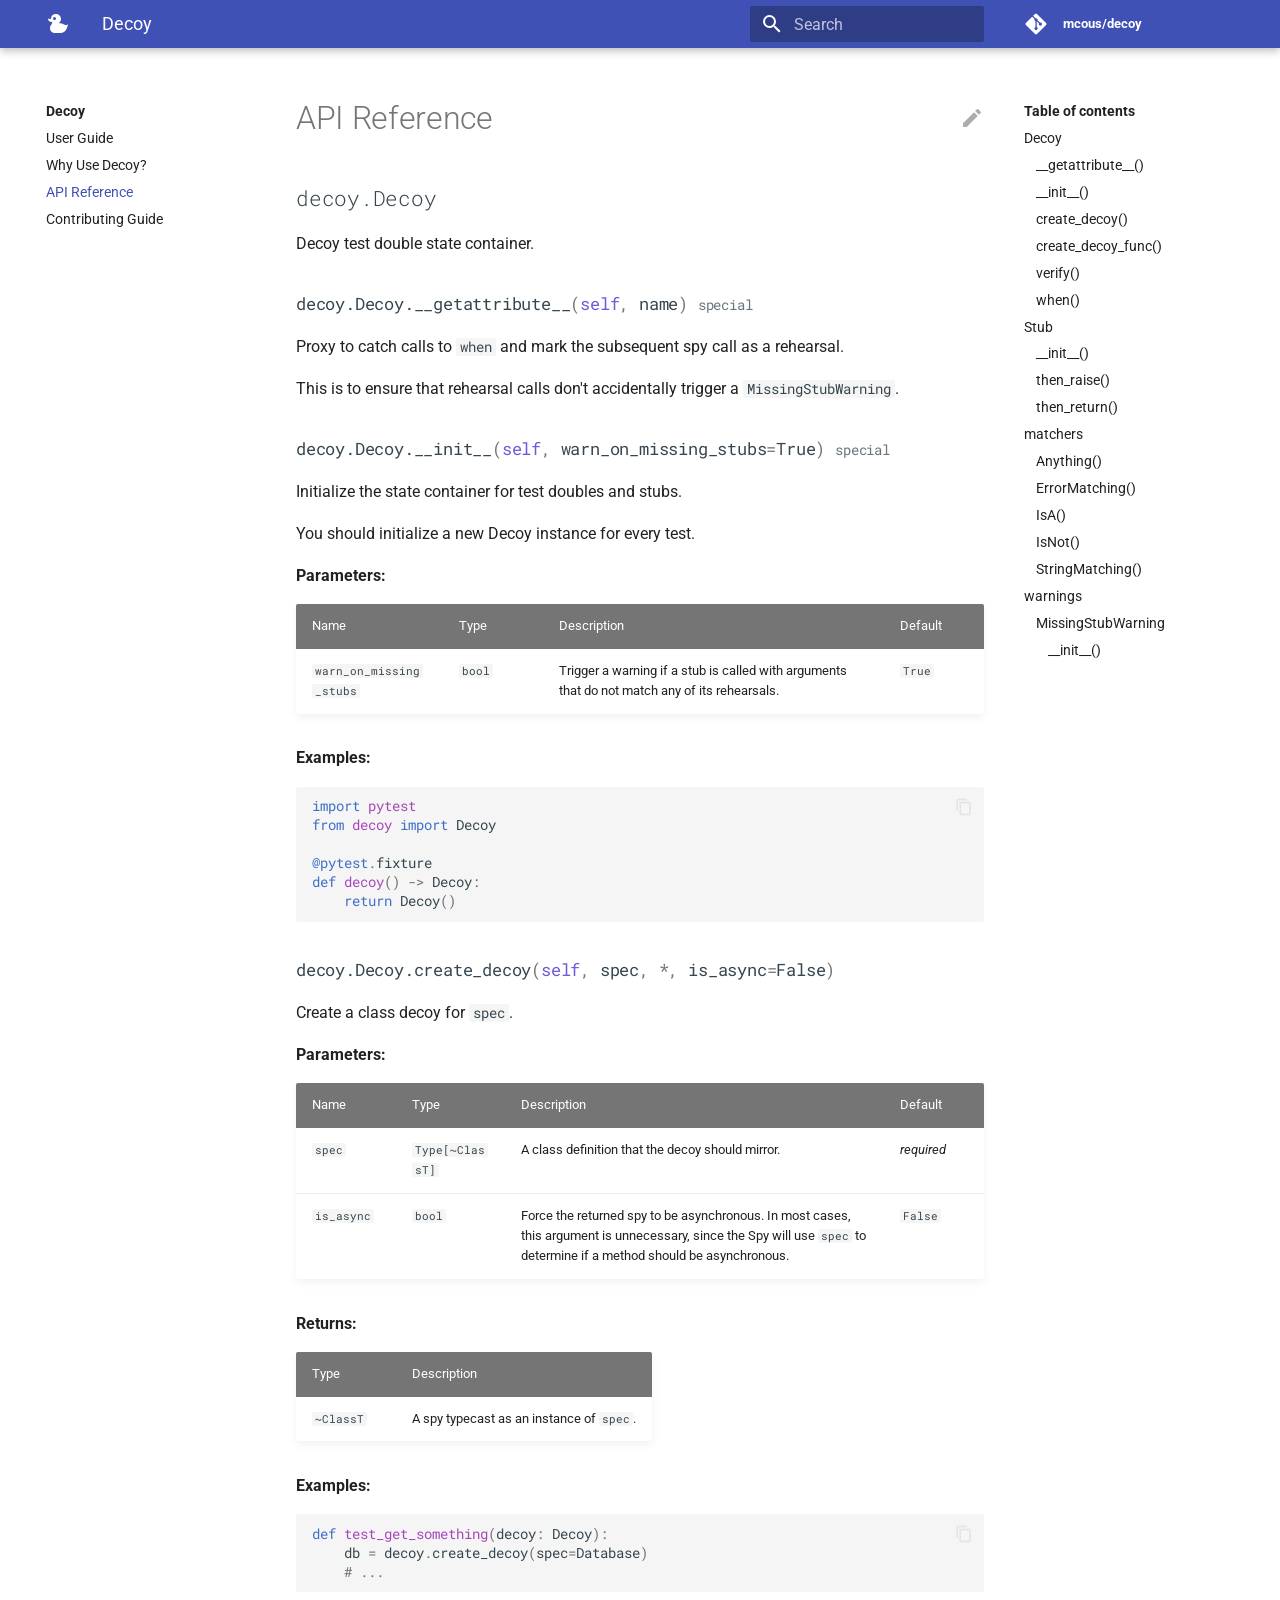
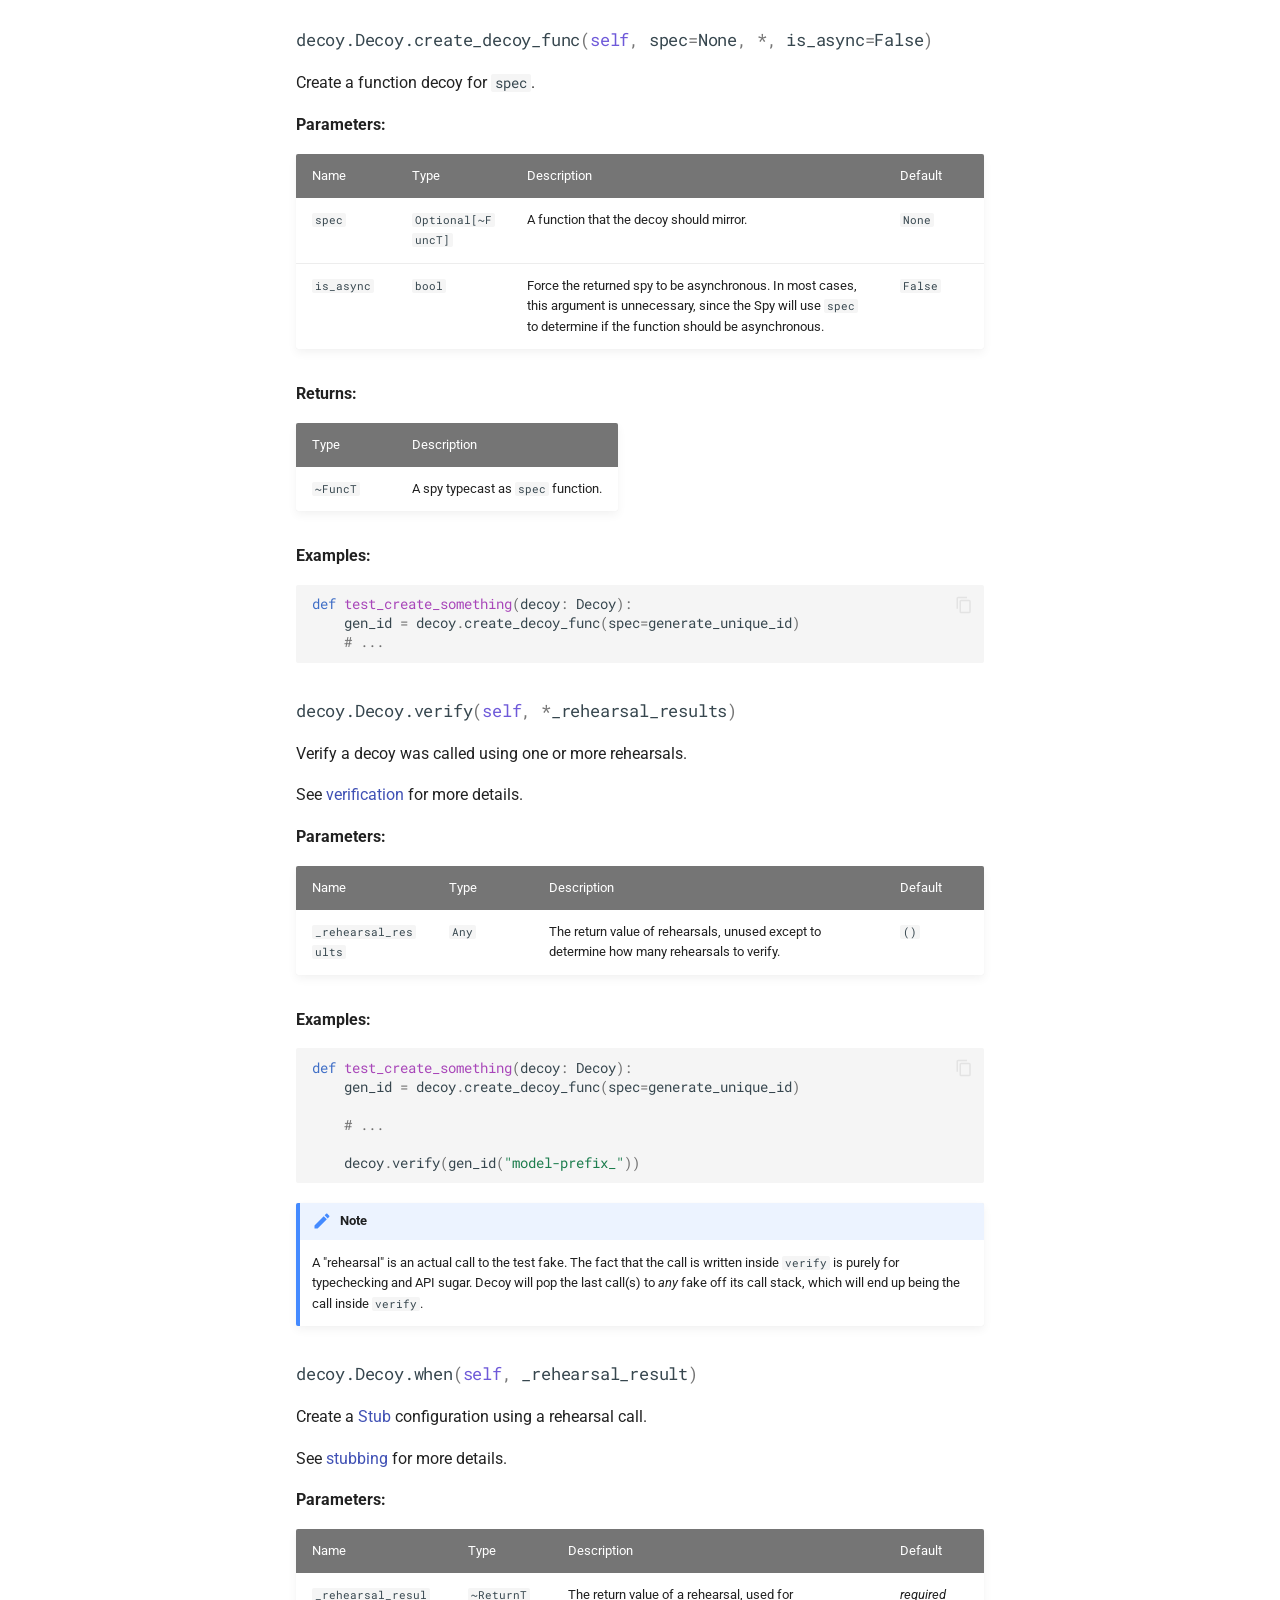
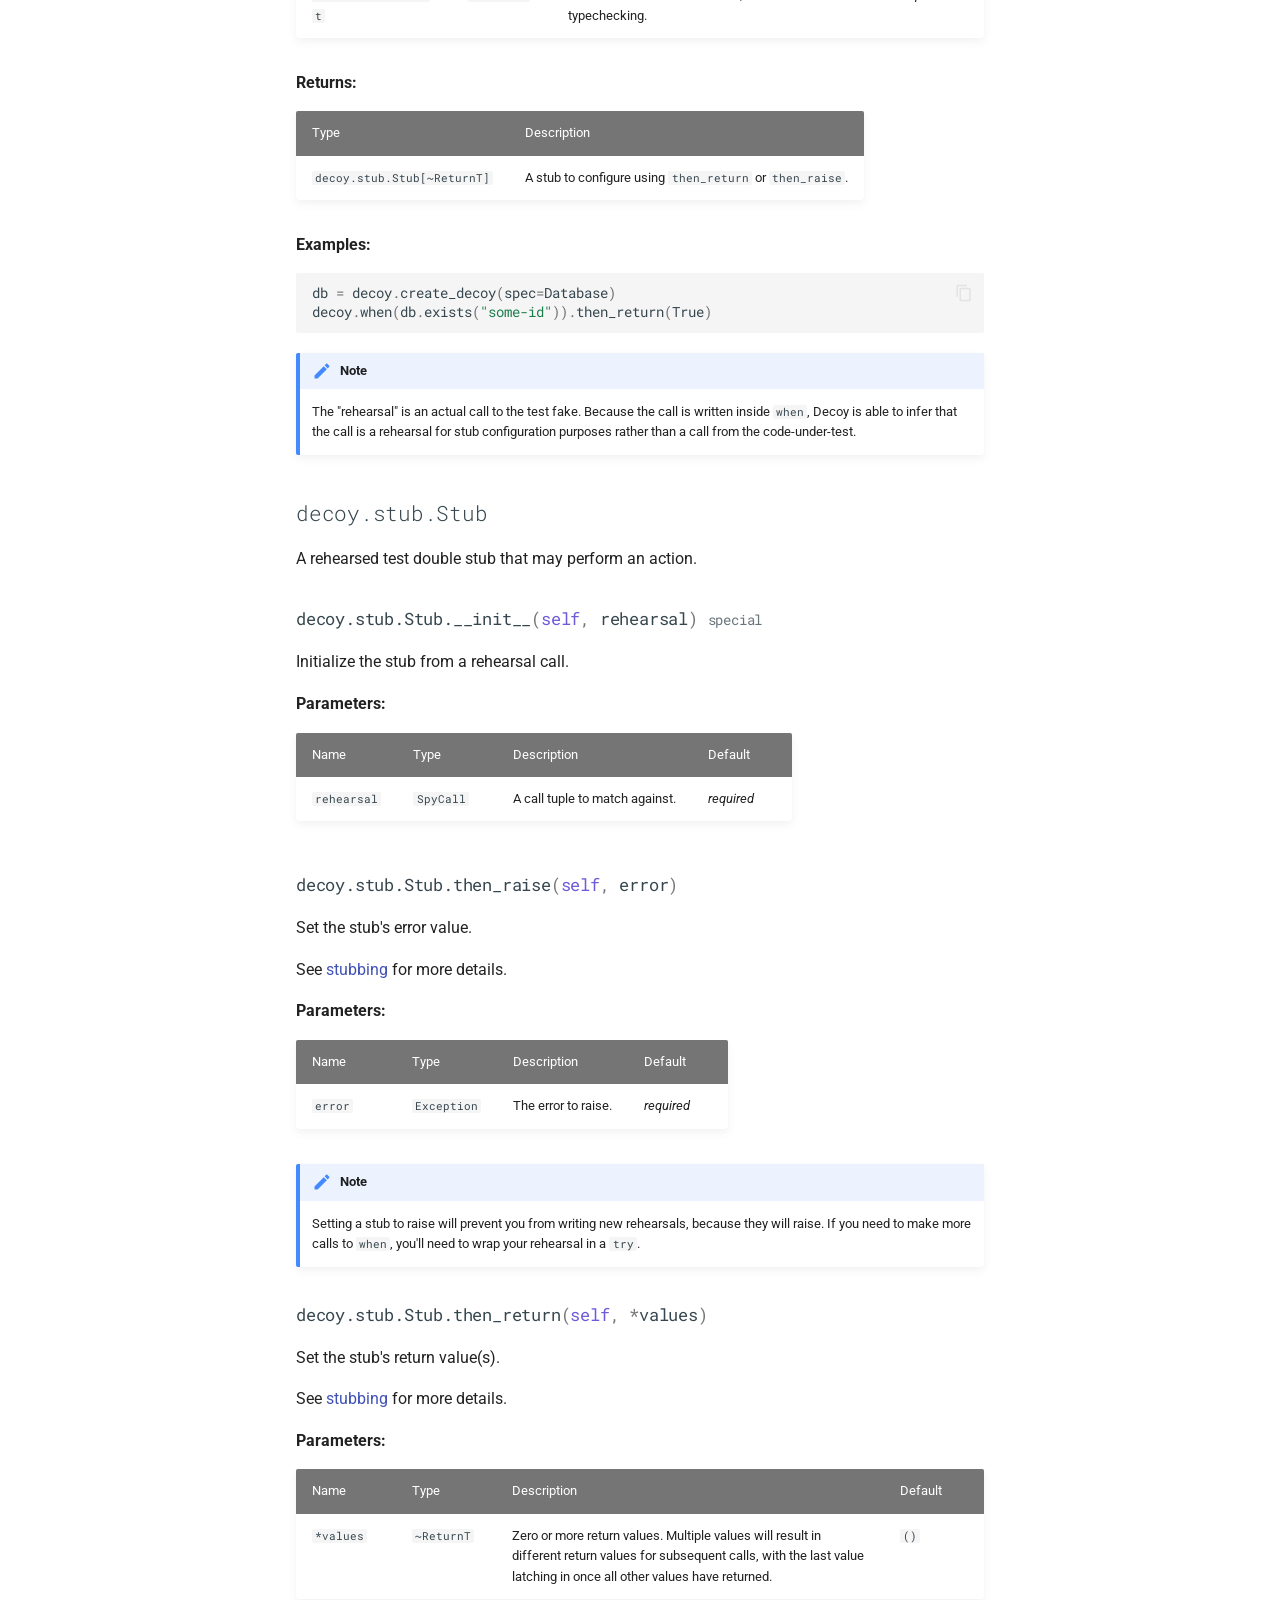
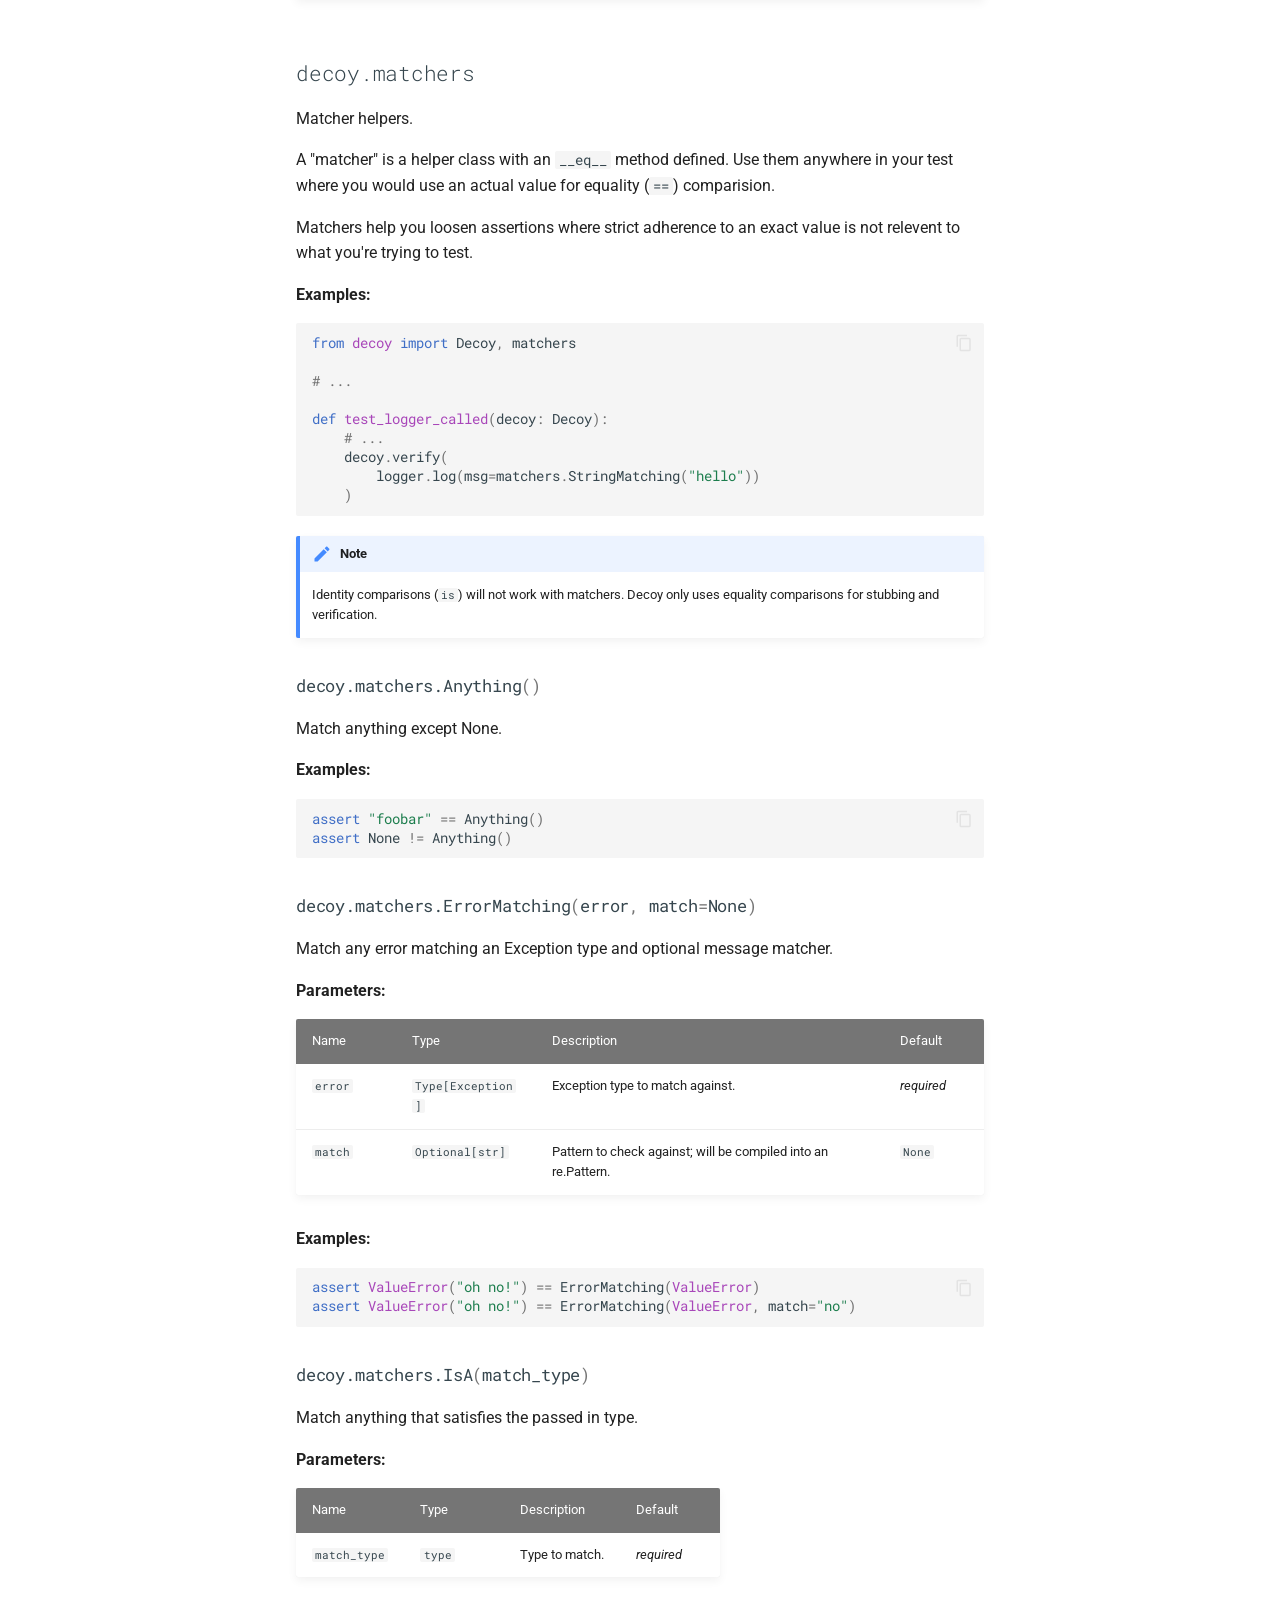
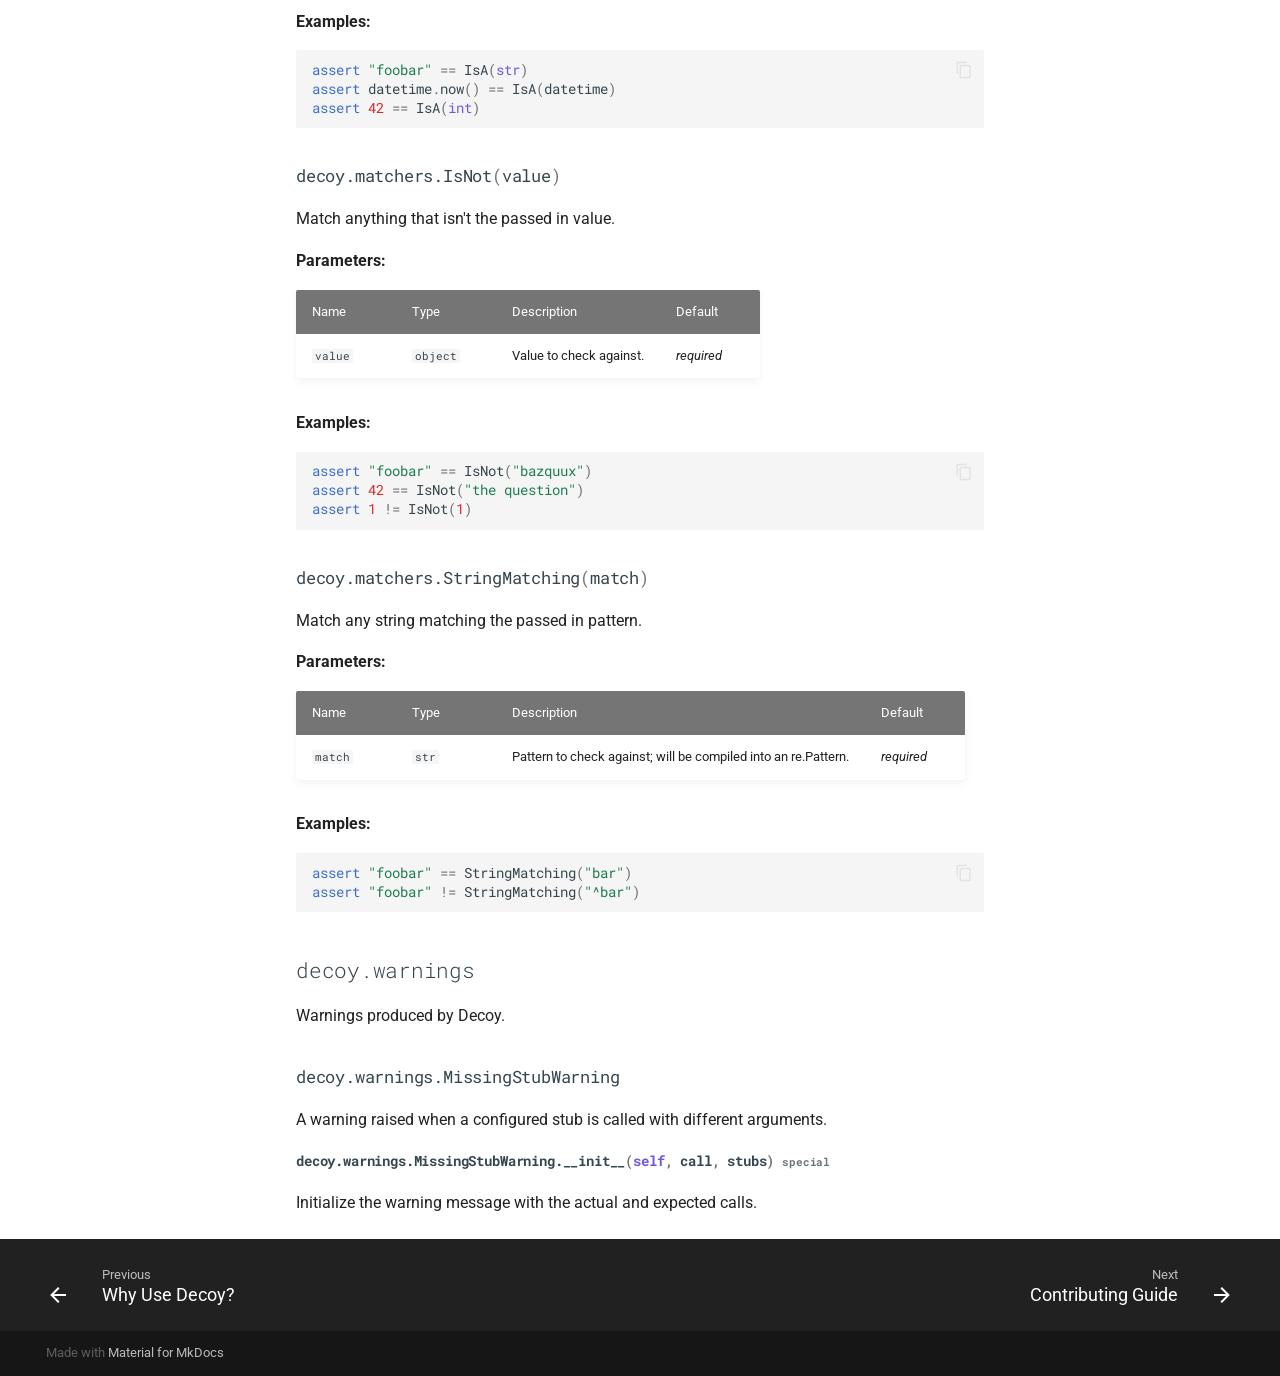
==== api/index.html @ 2e73f2b7 "Deployed 8b5aeaf with MkDocs version: 1.1.2" ====
<!DOCTYPE html>

<html class="no-js" lang="en">
<head>
<meta charset="utf-8"/>
<meta content="width=device-width,initial-scale=1" name="viewport"/>
<meta content="Opinionated, typed stubbing and verification library for Python." name="description"/>
<link href="https://mike.cousins.io/decoy/api/" rel="canonical"/>
<meta content="Mike Cousins" name="author"/>
<link href="../img/favicon.ico" rel="shortcut icon"/>
<meta content="mkdocs-1.1.2, mkdocs-material-6.1.6" name="generator"/>
<title>API Reference - Decoy</title>
<link href="../assets/stylesheets/main.6910b76c.min.css" rel="stylesheet"/>
<link href="../assets/stylesheets/palette.196e0c26.min.css" rel="stylesheet"/>
<link crossorigin="" href="https://fonts.gstatic.com" rel="preconnect"/>
<link href="https://fonts.googleapis.com/css?family=Roboto:300,400,400i,700%7CRoboto+Mono&amp;display=fallback" rel="stylesheet"/>
<style>body,input{font-family:"Roboto",-apple-system,BlinkMacSystemFont,Helvetica,Arial,sans-serif}code,kbd,pre{font-family:"Roboto Mono",SFMono-Regular,Consolas,Menlo,monospace}</style>
</head>
<body data-md-color-accent="" data-md-color-primary="" data-md-color-scheme="preference" dir="ltr">
<script>matchMedia("(prefers-color-scheme: dark)").matches&&document.body.setAttribute("data-md-color-scheme","slate")</script>
<input autocomplete="off" class="md-toggle" data-md-toggle="drawer" id="__drawer" type="checkbox"/>
<input autocomplete="off" class="md-toggle" data-md-toggle="search" id="__search" type="checkbox"/>
<label class="md-overlay" for="__drawer"></label>
<div data-md-component="skip">
<a class="md-skip" href="#api-reference">
          Skip to content
        </a>
</div>
<div data-md-component="announce">
</div>
<header class="md-header" data-md-component="header">
<nav aria-label="Header" class="md-header-nav md-grid">
<a aria-label="Decoy" class="md-header-nav__button md-logo" href="https://mike.cousins.io/decoy/" title="Decoy">
<svg viewbox="0 0 24 24" xmlns="http://www.w3.org/2000/svg"><path d="M8.5 5A1.5 1.5 0 007 6.5 1.5 1.5 0 008.5 8 1.5 1.5 0 0010 6.5 1.5 1.5 0 008.5 5M10 2a5 5 0 015 5c0 1.7-.85 3.2-2.14 4.1 1.58.15 3.36.51 5.14 1.4 3 1.5 4-.5 4-.5s-1 9-7 9H9s-5 0-5-5c0-3 3-4 2-6-4 0-4-3.5-4-3.5 1 .5 2.24.5 3 .15A5.02 5.02 0 0110 2z"></path></svg>
</a>
<label class="md-header-nav__button md-icon" for="__drawer">
<svg viewbox="0 0 24 24" xmlns="http://www.w3.org/2000/svg"><path d="M3 6h18v2H3V6m0 5h18v2H3v-2m0 5h18v2H3v-2z"></path></svg>
</label>
<div class="md-header-nav__title" data-md-component="header-title">
<div class="md-header-nav__ellipsis">
<span class="md-header-nav__topic md-ellipsis">
            Decoy
          </span>
<span class="md-header-nav__topic md-ellipsis">
            
              API Reference
            
          </span>
</div>
</div>
<label class="md-header-nav__button md-icon" for="__search">
<svg viewbox="0 0 24 24" xmlns="http://www.w3.org/2000/svg"><path d="M9.5 3A6.5 6.5 0 0116 9.5c0 1.61-.59 3.09-1.56 4.23l.27.27h.79l5 5-1.5 1.5-5-5v-.79l-.27-.27A6.516 6.516 0 019.5 16 6.5 6.5 0 013 9.5 6.5 6.5 0 019.5 3m0 2C7 5 5 7 5 9.5S7 14 9.5 14 14 12 14 9.5 12 5 9.5 5z"></path></svg>
</label>
<div class="md-search" data-md-component="search" role="dialog">
<label class="md-search__overlay" for="__search"></label>
<div class="md-search__inner" role="search">
<form class="md-search__form" name="search">
<input aria-label="Search" autocapitalize="off" autocomplete="off" autocorrect="off" class="md-search__input" data-md-component="search-query" data-md-state="active" name="query" placeholder="Search" required="" spellcheck="false" type="text"/>
<label class="md-search__icon md-icon" for="__search">
<svg viewbox="0 0 24 24" xmlns="http://www.w3.org/2000/svg"><path d="M9.5 3A6.5 6.5 0 0116 9.5c0 1.61-.59 3.09-1.56 4.23l.27.27h.79l5 5-1.5 1.5-5-5v-.79l-.27-.27A6.516 6.516 0 019.5 16 6.5 6.5 0 013 9.5 6.5 6.5 0 019.5 3m0 2C7 5 5 7 5 9.5S7 14 9.5 14 14 12 14 9.5 12 5 9.5 5z"></path></svg>
<svg viewbox="0 0 24 24" xmlns="http://www.w3.org/2000/svg"><path d="M20 11v2H8l5.5 5.5-1.42 1.42L4.16 12l7.92-7.92L13.5 5.5 8 11h12z"></path></svg>
</label>
<button aria-label="Clear" class="md-search__icon md-icon" data-md-component="search-reset" tabindex="-1" type="reset">
<svg viewbox="0 0 24 24" xmlns="http://www.w3.org/2000/svg"><path d="M19 6.41L17.59 5 12 10.59 6.41 5 5 6.41 10.59 12 5 17.59 6.41 19 12 13.41 17.59 19 19 17.59 13.41 12 19 6.41z"></path></svg>
</button>
</form>
<div class="md-search__output">
<div class="md-search__scrollwrap" data-md-scrollfix="">
<div class="md-search-result" data-md-component="search-result">
<div class="md-search-result__meta">
            Initializing search
          </div>
<ol class="md-search-result__list"></ol>
</div>
</div>
</div>
</div>
</div>
<div class="md-header-nav__source">
<a class="md-source" href="https://github.com/mcous/decoy/" title="Go to repository">
<div class="md-source__icon md-icon">
<svg viewbox="0 0 448 512" xmlns="http://www.w3.org/2000/svg"><path d="M439.55 236.05L244 40.45a28.87 28.87 0 00-40.81 0l-40.66 40.63 51.52 51.52c27.06-9.14 52.68 16.77 43.39 43.68l49.66 49.66c34.23-11.8 61.18 31 35.47 56.69-26.49 26.49-70.21-2.87-56-37.34L240.22 199v121.85c25.3 12.54 22.26 41.85 9.08 55a34.34 34.34 0 01-48.55 0c-17.57-17.6-11.07-46.91 11.25-56v-123c-20.8-8.51-24.6-30.74-18.64-45L142.57 101 8.45 235.14a28.86 28.86 0 000 40.81l195.61 195.6a28.86 28.86 0 0040.8 0l194.69-194.69a28.86 28.86 0 000-40.81z"></path></svg>
</div>
<div class="md-source__repository">
    mcous/decoy
  </div>
</a>
</div>
</nav>
</header>
<div class="md-container" data-md-component="container">
<main class="md-main" data-md-component="main">
<div class="md-main__inner md-grid">
<div class="md-sidebar md-sidebar--primary" data-md-component="navigation">
<div class="md-sidebar__scrollwrap">
<div class="md-sidebar__inner">
<nav aria-label="Navigation" class="md-nav md-nav--primary" data-md-level="0">
<label class="md-nav__title" for="__drawer">
<a aria-label="Decoy" class="md-nav__button md-logo" href="https://mike.cousins.io/decoy/" title="Decoy">
<svg viewbox="0 0 24 24" xmlns="http://www.w3.org/2000/svg"><path d="M8.5 5A1.5 1.5 0 007 6.5 1.5 1.5 0 008.5 8 1.5 1.5 0 0010 6.5 1.5 1.5 0 008.5 5M10 2a5 5 0 015 5c0 1.7-.85 3.2-2.14 4.1 1.58.15 3.36.51 5.14 1.4 3 1.5 4-.5 4-.5s-1 9-7 9H9s-5 0-5-5c0-3 3-4 2-6-4 0-4-3.5-4-3.5 1 .5 2.24.5 3 .15A5.02 5.02 0 0110 2z"></path></svg>
</a>
    Decoy
  </label>
<div class="md-nav__source">
<a class="md-source" href="https://github.com/mcous/decoy/" title="Go to repository">
<div class="md-source__icon md-icon">
<svg viewbox="0 0 448 512" xmlns="http://www.w3.org/2000/svg"><path d="M439.55 236.05L244 40.45a28.87 28.87 0 00-40.81 0l-40.66 40.63 51.52 51.52c27.06-9.14 52.68 16.77 43.39 43.68l49.66 49.66c34.23-11.8 61.18 31 35.47 56.69-26.49 26.49-70.21-2.87-56-37.34L240.22 199v121.85c25.3 12.54 22.26 41.85 9.08 55a34.34 34.34 0 01-48.55 0c-17.57-17.6-11.07-46.91 11.25-56v-123c-20.8-8.51-24.6-30.74-18.64-45L142.57 101 8.45 235.14a28.86 28.86 0 000 40.81l195.61 195.6a28.86 28.86 0 0040.8 0l194.69-194.69a28.86 28.86 0 000-40.81z"></path></svg>
</div>
<div class="md-source__repository">
    mcous/decoy
  </div>
</a>
</div>
<ul class="md-nav__list" data-md-scrollfix="">
<li class="md-nav__item">
<a class="md-nav__link" href="..">
      User Guide
    </a>
</li>
<li class="md-nav__item">
<a class="md-nav__link" href="../why/">
      Why Use Decoy?
    </a>
</li>
<li class="md-nav__item md-nav__item--active">
<input class="md-nav__toggle md-toggle" data-md-toggle="toc" id="__toc" type="checkbox"/>
<label class="md-nav__link md-nav__link--active" for="__toc">
        API Reference
        <span class="md-nav__icon md-icon"></span>
</label>
<a class="md-nav__link md-nav__link--active" href="./">
      API Reference
    </a>
<nav aria-label="Table of contents" class="md-nav md-nav--secondary">
<label class="md-nav__title" for="__toc">
<span class="md-nav__icon md-icon"></span>
      Table of contents
    </label>
<ul class="md-nav__list" data-md-scrollfix="">
<li class="md-nav__item">
<a class="md-nav__link" href="#decoy.Decoy">
    Decoy
  </a>
<nav aria-label="Decoy" class="md-nav">
<ul class="md-nav__list">
<li class="md-nav__item">
<a class="md-nav__link" href="#decoy.Decoy.__getattribute__">
    __getattribute__()
  </a>
</li>
<li class="md-nav__item">
<a class="md-nav__link" href="#decoy.Decoy.__init__">
    __init__()
  </a>
</li>
<li class="md-nav__item">
<a class="md-nav__link" href="#decoy.Decoy.create_decoy">
    create_decoy()
  </a>
</li>
<li class="md-nav__item">
<a class="md-nav__link" href="#decoy.Decoy.create_decoy_func">
    create_decoy_func()
  </a>
</li>
<li class="md-nav__item">
<a class="md-nav__link" href="#decoy.Decoy.verify">
    verify()
  </a>
</li>
<li class="md-nav__item">
<a class="md-nav__link" href="#decoy.Decoy.when">
    when()
  </a>
</li>
</ul>
</nav>
</li>
<li class="md-nav__item">
<a class="md-nav__link" href="#decoy.stub.Stub">
    Stub
  </a>
<nav aria-label="Stub" class="md-nav">
<ul class="md-nav__list">
<li class="md-nav__item">
<a class="md-nav__link" href="#decoy.stub.Stub.__init__">
    __init__()
  </a>
</li>
<li class="md-nav__item">
<a class="md-nav__link" href="#decoy.stub.Stub.then_raise">
    then_raise()
  </a>
</li>
<li class="md-nav__item">
<a class="md-nav__link" href="#decoy.stub.Stub.then_return">
    then_return()
  </a>
</li>
</ul>
</nav>
</li>
<li class="md-nav__item">
<a class="md-nav__link" href="#decoy.matchers">
    matchers
  </a>
<nav aria-label="matchers" class="md-nav">
<ul class="md-nav__list">
<li class="md-nav__item">
<a class="md-nav__link" href="#decoy.matchers.Anything">
    Anything()
  </a>
</li>
<li class="md-nav__item">
<a class="md-nav__link" href="#decoy.matchers.ErrorMatching">
    ErrorMatching()
  </a>
</li>
<li class="md-nav__item">
<a class="md-nav__link" href="#decoy.matchers.IsA">
    IsA()
  </a>
</li>
<li class="md-nav__item">
<a class="md-nav__link" href="#decoy.matchers.IsNot">
    IsNot()
  </a>
</li>
<li class="md-nav__item">
<a class="md-nav__link" href="#decoy.matchers.StringMatching">
    StringMatching()
  </a>
</li>
</ul>
</nav>
</li>
<li class="md-nav__item">
<a class="md-nav__link" href="#decoy.warnings">
    warnings
  </a>
<nav aria-label="warnings" class="md-nav">
<ul class="md-nav__list">
<li class="md-nav__item">
<a class="md-nav__link" href="#decoy.warnings.MissingStubWarning">
    MissingStubWarning
  </a>
<nav aria-label="MissingStubWarning" class="md-nav">
<ul class="md-nav__list">
<li class="md-nav__item">
<a class="md-nav__link" href="#decoy.warnings.MissingStubWarning.__init__">
    __init__()
  </a>
</li>
</ul>
</nav>
</li>
</ul>
</nav>
</li>
</ul>
</nav>
</li>
<li class="md-nav__item">
<a class="md-nav__link" href="../contributing/">
      Contributing Guide
    </a>
</li>
</ul>
</nav>
</div>
</div>
</div>
<div class="md-sidebar md-sidebar--secondary" data-md-component="toc">
<div class="md-sidebar__scrollwrap">
<div class="md-sidebar__inner">
<nav aria-label="Table of contents" class="md-nav md-nav--secondary">
<label class="md-nav__title" for="__toc">
<span class="md-nav__icon md-icon"></span>
      Table of contents
    </label>
<ul class="md-nav__list" data-md-scrollfix="">
<li class="md-nav__item">
<a class="md-nav__link" href="#decoy.Decoy">
    Decoy
  </a>
<nav aria-label="Decoy" class="md-nav">
<ul class="md-nav__list">
<li class="md-nav__item">
<a class="md-nav__link" href="#decoy.Decoy.__getattribute__">
    __getattribute__()
  </a>
</li>
<li class="md-nav__item">
<a class="md-nav__link" href="#decoy.Decoy.__init__">
    __init__()
  </a>
</li>
<li class="md-nav__item">
<a class="md-nav__link" href="#decoy.Decoy.create_decoy">
    create_decoy()
  </a>
</li>
<li class="md-nav__item">
<a class="md-nav__link" href="#decoy.Decoy.create_decoy_func">
    create_decoy_func()
  </a>
</li>
<li class="md-nav__item">
<a class="md-nav__link" href="#decoy.Decoy.verify">
    verify()
  </a>
</li>
<li class="md-nav__item">
<a class="md-nav__link" href="#decoy.Decoy.when">
    when()
  </a>
</li>
</ul>
</nav>
</li>
<li class="md-nav__item">
<a class="md-nav__link" href="#decoy.stub.Stub">
    Stub
  </a>
<nav aria-label="Stub" class="md-nav">
<ul class="md-nav__list">
<li class="md-nav__item">
<a class="md-nav__link" href="#decoy.stub.Stub.__init__">
    __init__()
  </a>
</li>
<li class="md-nav__item">
<a class="md-nav__link" href="#decoy.stub.Stub.then_raise">
    then_raise()
  </a>
</li>
<li class="md-nav__item">
<a class="md-nav__link" href="#decoy.stub.Stub.then_return">
    then_return()
  </a>
</li>
</ul>
</nav>
</li>
<li class="md-nav__item">
<a class="md-nav__link" href="#decoy.matchers">
    matchers
  </a>
<nav aria-label="matchers" class="md-nav">
<ul class="md-nav__list">
<li class="md-nav__item">
<a class="md-nav__link" href="#decoy.matchers.Anything">
    Anything()
  </a>
</li>
<li class="md-nav__item">
<a class="md-nav__link" href="#decoy.matchers.ErrorMatching">
    ErrorMatching()
  </a>
</li>
<li class="md-nav__item">
<a class="md-nav__link" href="#decoy.matchers.IsA">
    IsA()
  </a>
</li>
<li class="md-nav__item">
<a class="md-nav__link" href="#decoy.matchers.IsNot">
    IsNot()
  </a>
</li>
<li class="md-nav__item">
<a class="md-nav__link" href="#decoy.matchers.StringMatching">
    StringMatching()
  </a>
</li>
</ul>
</nav>
</li>
<li class="md-nav__item">
<a class="md-nav__link" href="#decoy.warnings">
    warnings
  </a>
<nav aria-label="warnings" class="md-nav">
<ul class="md-nav__list">
<li class="md-nav__item">
<a class="md-nav__link" href="#decoy.warnings.MissingStubWarning">
    MissingStubWarning
  </a>
<nav aria-label="MissingStubWarning" class="md-nav">
<ul class="md-nav__list">
<li class="md-nav__item">
<a class="md-nav__link" href="#decoy.warnings.MissingStubWarning.__init__">
    __init__()
  </a>
</li>
</ul>
</nav>
</li>
</ul>
</nav>
</li>
</ul>
</nav>
</div>
</div>
</div>
<div class="md-content">
<article class="md-content__inner md-typeset">
<a class="md-content__button md-icon" href="https://github.com/mcous/decoy/blob/main/docs/api.md" title="Edit this page">
<svg viewbox="0 0 24 24" xmlns="http://www.w3.org/2000/svg"><path d="M20.71 7.04c.39-.39.39-1.04 0-1.41l-2.34-2.34c-.37-.39-1.02-.39-1.41 0l-1.84 1.83 3.75 3.75M3 17.25V21h3.75L17.81 9.93l-3.75-3.75L3 17.25z"></path></svg>
</a>
<h1 id="api-reference">API Reference<a class="headerlink" href="#api-reference" title="Permanent link">#</a></h1>
<div class="doc doc-object doc-class">
<h2 class="doc doc-heading" id="decoy.Decoy">
<code>decoy.Decoy</code>
<a class="headerlink" href="#decoy.Decoy" title="Permanent link">#</a></h2>
<div class="doc doc-contents first">
<p>Decoy test double state container.</p>
<div class="doc doc-children">
<div class="doc doc-object doc-method">
<h3 class="doc doc-heading" id="decoy.Decoy.__getattribute__">
<code class="highlight language-python">
decoy.Decoy.__getattribute__<span class="p">(</span><span class="bp">self</span><span class="p">,</span> <span class="n">name</span><span class="p">)</span> </code>
<span class="doc doc-properties">
<small class="doc doc-property doc-property-special"><code>special</code></small>
</span>
<a class="headerlink" href="#decoy.Decoy.__getattribute__" title="Permanent link">#</a></h3>
<div class="doc doc-contents">
<p>Proxy to catch calls to <code>when</code> and mark the subsequent spy call as a rehearsal.</p>
<p>This is to ensure that rehearsal calls don't accidentally trigger a
<code>MissingStubWarning</code>.</p>
</div>
</div>
<div class="doc doc-object doc-method">
<h3 class="doc doc-heading" id="decoy.Decoy.__init__">
<code class="highlight language-python">
decoy.Decoy.__init__<span class="p">(</span><span class="bp">self</span><span class="p">,</span> <span class="n">warn_on_missing_stubs</span><span class="o">=</span><span class="kc">True</span><span class="p">)</span> </code>
<span class="doc doc-properties">
<small class="doc doc-property doc-property-special"><code>special</code></small>
</span>
<a class="headerlink" href="#decoy.Decoy.__init__" title="Permanent link">#</a></h3>
<div class="doc doc-contents">
<p>Initialize the state container for test doubles and stubs.</p>
<p>You should initialize a new Decoy instance for every test.</p>
<p><strong>Parameters:</strong></p>
<table>
<thead>
<tr>
<th>Name</th>
<th>Type</th>
<th>Description</th>
<th>Default</th>
</tr>
</thead>
<tbody>
<tr>
<td><code>warn_on_missing_stubs</code></td>
<td><code>bool</code></td>
<td>
<p>Trigger a warning if a stub is called
with arguments that do not match any of its rehearsals.</p>
</td>
<td><code>True</code></td>
</tr>
</tbody>
</table>
<p><strong>Examples:</strong></p>
<div class="highlight">
<pre><span></span><code><span class="kn">import</span> <span class="nn">pytest</span>
<span class="kn">from</span> <span class="nn">decoy</span> <span class="kn">import</span> <span class="n">Decoy</span>

<span class="nd">@pytest</span><span class="o">.</span><span class="n">fixture</span>
<span class="k">def</span> <span class="nf">decoy</span><span class="p">()</span> <span class="o">-&gt;</span> <span class="n">Decoy</span><span class="p">:</span>
    <span class="k">return</span> <span class="n">Decoy</span><span class="p">()</span>
</code></pre>
</div>
</div>
</div>
<div class="doc doc-object doc-method">
<h3 class="doc doc-heading" id="decoy.Decoy.create_decoy">
<code class="highlight language-python">
decoy.Decoy.create_decoy<span class="p">(</span><span class="bp">self</span><span class="p">,</span> <span class="n">spec</span><span class="p">,</span> <span class="o">*</span><span class="p">,</span> <span class="n">is_async</span><span class="o">=</span><span class="kc">False</span><span class="p">)</span> </code>
<a class="headerlink" href="#decoy.Decoy.create_decoy" title="Permanent link">#</a></h3>
<div class="doc doc-contents">
<p>Create a class decoy for <code>spec</code>.</p>
<p><strong>Parameters:</strong></p>
<table>
<thead>
<tr>
<th>Name</th>
<th>Type</th>
<th>Description</th>
<th>Default</th>
</tr>
</thead>
<tbody>
<tr>
<td><code>spec</code></td>
<td><code>Type[~ClassT]</code></td>
<td>
<p>A class definition that the decoy should mirror.</p>
</td>
<td><em>required</em></td>
</tr>
<tr>
<td><code>is_async</code></td>
<td><code>bool</code></td>
<td>
<p>Force the returned spy to be asynchronous. In most cases,
this argument is unnecessary, since the Spy will use <code>spec</code> to
determine if a method should be asynchronous.</p>
</td>
<td><code>False</code></td>
</tr>
</tbody>
</table>
<p><strong>Returns:</strong></p>
<table>
<thead>
<tr>
<th>Type</th>
<th>Description</th>
</tr>
</thead>
<tbody>
<tr>
<td><code>~ClassT</code></td>
<td>
<p>A spy typecast as an instance of <code>spec</code>.</p>
</td>
</tr>
</tbody>
</table>
<p><strong>Examples:</strong></p>
<div class="highlight">
<pre><span></span><code><span class="k">def</span> <span class="nf">test_get_something</span><span class="p">(</span><span class="n">decoy</span><span class="p">:</span> <span class="n">Decoy</span><span class="p">):</span>
    <span class="n">db</span> <span class="o">=</span> <span class="n">decoy</span><span class="o">.</span><span class="n">create_decoy</span><span class="p">(</span><span class="n">spec</span><span class="o">=</span><span class="n">Database</span><span class="p">)</span>
    <span class="c1"># ...</span>
</code></pre>
</div>
</div>
</div>
<div class="doc doc-object doc-method">
<h3 class="doc doc-heading" id="decoy.Decoy.create_decoy_func">
<code class="highlight language-python">
decoy.Decoy.create_decoy_func<span class="p">(</span><span class="bp">self</span><span class="p">,</span> <span class="n">spec</span><span class="o">=</span><span class="kc">None</span><span class="p">,</span> <span class="o">*</span><span class="p">,</span> <span class="n">is_async</span><span class="o">=</span><span class="kc">False</span><span class="p">)</span> </code>
<a class="headerlink" href="#decoy.Decoy.create_decoy_func" title="Permanent link">#</a></h3>
<div class="doc doc-contents">
<p>Create a function decoy for <code>spec</code>.</p>
<p><strong>Parameters:</strong></p>
<table>
<thead>
<tr>
<th>Name</th>
<th>Type</th>
<th>Description</th>
<th>Default</th>
</tr>
</thead>
<tbody>
<tr>
<td><code>spec</code></td>
<td><code>Optional[~FuncT]</code></td>
<td>
<p>A function that the decoy should mirror.</p>
</td>
<td><code>None</code></td>
</tr>
<tr>
<td><code>is_async</code></td>
<td><code>bool</code></td>
<td>
<p>Force the returned spy to be asynchronous. In most cases,
this argument is unnecessary, since the Spy will use <code>spec</code> to
determine if the function should be asynchronous.</p>
</td>
<td><code>False</code></td>
</tr>
</tbody>
</table>
<p><strong>Returns:</strong></p>
<table>
<thead>
<tr>
<th>Type</th>
<th>Description</th>
</tr>
</thead>
<tbody>
<tr>
<td><code>~FuncT</code></td>
<td>
<p>A spy typecast as <code>spec</code> function.</p>
</td>
</tr>
</tbody>
</table>
<p><strong>Examples:</strong></p>
<div class="highlight">
<pre><span></span><code><span class="k">def</span> <span class="nf">test_create_something</span><span class="p">(</span><span class="n">decoy</span><span class="p">:</span> <span class="n">Decoy</span><span class="p">):</span>
    <span class="n">gen_id</span> <span class="o">=</span> <span class="n">decoy</span><span class="o">.</span><span class="n">create_decoy_func</span><span class="p">(</span><span class="n">spec</span><span class="o">=</span><span class="n">generate_unique_id</span><span class="p">)</span>
    <span class="c1"># ...</span>
</code></pre>
</div>
</div>
</div>
<div class="doc doc-object doc-method">
<h3 class="doc doc-heading" id="decoy.Decoy.verify">
<code class="highlight language-python">
decoy.Decoy.verify<span class="p">(</span><span class="bp">self</span><span class="p">,</span> <span class="o">*</span><span class="n">_rehearsal_results</span><span class="p">)</span> </code>
<a class="headerlink" href="#decoy.Decoy.verify" title="Permanent link">#</a></h3>
<div class="doc doc-contents">
<p>Verify a decoy was called using one or more rehearsals.</p>
<p>See <a href="..#verification">verification</a> for more details.</p>
<p><strong>Parameters:</strong></p>
<table>
<thead>
<tr>
<th>Name</th>
<th>Type</th>
<th>Description</th>
<th>Default</th>
</tr>
</thead>
<tbody>
<tr>
<td><code>_rehearsal_results</code></td>
<td><code>Any</code></td>
<td>
<p>The return value of rehearsals, unused except
to determine how many rehearsals to verify.</p>
</td>
<td><code>()</code></td>
</tr>
</tbody>
</table>
<p><strong>Examples:</strong></p>
<div class="highlight">
<pre><span></span><code><span class="k">def</span> <span class="nf">test_create_something</span><span class="p">(</span><span class="n">decoy</span><span class="p">:</span> <span class="n">Decoy</span><span class="p">):</span>
    <span class="n">gen_id</span> <span class="o">=</span> <span class="n">decoy</span><span class="o">.</span><span class="n">create_decoy_func</span><span class="p">(</span><span class="n">spec</span><span class="o">=</span><span class="n">generate_unique_id</span><span class="p">)</span>

    <span class="c1"># ...</span>

    <span class="n">decoy</span><span class="o">.</span><span class="n">verify</span><span class="p">(</span><span class="n">gen_id</span><span class="p">(</span><span class="s2">"model-prefix_"</span><span class="p">))</span>
</code></pre>
</div>
<div class="admonition note">
<p class="admonition-title">Note</p>
<p>A "rehearsal" is an actual call to the test fake. The fact that
the call is written inside <code>verify</code> is purely for typechecking and
API sugar. Decoy will pop the last call(s) to <em>any</em> fake off its
call stack, which will end up being the call inside <code>verify</code>.</p>
</div>
</div>
</div>
<div class="doc doc-object doc-method">
<h3 class="doc doc-heading" id="decoy.Decoy.when">
<code class="highlight language-python">
decoy.Decoy.when<span class="p">(</span><span class="bp">self</span><span class="p">,</span> <span class="n">_rehearsal_result</span><span class="p">)</span> </code>
<a class="headerlink" href="#decoy.Decoy.when" title="Permanent link">#</a></h3>
<div class="doc doc-contents">
<p>Create a <a href="#decoy.stub.Stub">Stub</a> configuration using a rehearsal call.</p>
<p>See <a href="..#stubbing">stubbing</a> for more details.</p>
<p><strong>Parameters:</strong></p>
<table>
<thead>
<tr>
<th>Name</th>
<th>Type</th>
<th>Description</th>
<th>Default</th>
</tr>
</thead>
<tbody>
<tr>
<td><code>_rehearsal_result</code></td>
<td><code>~ReturnT</code></td>
<td>
<p>The return value of a rehearsal, used for typechecking.</p>
</td>
<td><em>required</em></td>
</tr>
</tbody>
</table>
<p><strong>Returns:</strong></p>
<table>
<thead>
<tr>
<th>Type</th>
<th>Description</th>
</tr>
</thead>
<tbody>
<tr>
<td><code>decoy.stub.Stub[~ReturnT]</code></td>
<td>
<p>A stub to configure using <code>then_return</code> or <code>then_raise</code>.</p>
</td>
</tr>
</tbody>
</table>
<p><strong>Examples:</strong></p>
<div class="highlight">
<pre><span></span><code><span class="n">db</span> <span class="o">=</span> <span class="n">decoy</span><span class="o">.</span><span class="n">create_decoy</span><span class="p">(</span><span class="n">spec</span><span class="o">=</span><span class="n">Database</span><span class="p">)</span>
<span class="n">decoy</span><span class="o">.</span><span class="n">when</span><span class="p">(</span><span class="n">db</span><span class="o">.</span><span class="n">exists</span><span class="p">(</span><span class="s2">"some-id"</span><span class="p">))</span><span class="o">.</span><span class="n">then_return</span><span class="p">(</span><span class="kc">True</span><span class="p">)</span>
</code></pre>
</div>
<div class="admonition note">
<p class="admonition-title">Note</p>
<p>The "rehearsal" is an actual call to the test fake. Because the
call is written inside <code>when</code>, Decoy is able to infer that the call
is a rehearsal for stub configuration purposes rather than a call
from the code-under-test.</p>
</div>
</div>
</div>
</div>
</div>
</div>
<div class="doc doc-object doc-class">
<h2 class="doc doc-heading" id="decoy.stub.Stub">
<code>decoy.stub.Stub</code>
<a class="headerlink" href="#decoy.stub.Stub" title="Permanent link">#</a></h2>
<div class="doc doc-contents first">
<p>A rehearsed test double stub that may perform an action.</p>
<div class="doc doc-children">
<div class="doc doc-object doc-method">
<h3 class="doc doc-heading" id="decoy.stub.Stub.__init__">
<code class="highlight language-python">
decoy.stub.Stub.__init__<span class="p">(</span><span class="bp">self</span><span class="p">,</span> <span class="n">rehearsal</span><span class="p">)</span> </code>
<span class="doc doc-properties">
<small class="doc doc-property doc-property-special"><code>special</code></small>
</span>
<a class="headerlink" href="#decoy.stub.Stub.__init__" title="Permanent link">#</a></h3>
<div class="doc doc-contents">
<p>Initialize the stub from a rehearsal call.</p>
<p><strong>Parameters:</strong></p>
<table>
<thead>
<tr>
<th>Name</th>
<th>Type</th>
<th>Description</th>
<th>Default</th>
</tr>
</thead>
<tbody>
<tr>
<td><code>rehearsal</code></td>
<td><code>SpyCall</code></td>
<td>
<p>A call tuple to match against.</p>
</td>
<td><em>required</em></td>
</tr>
</tbody>
</table>
</div>
</div>
<div class="doc doc-object doc-method">
<h3 class="doc doc-heading" id="decoy.stub.Stub.then_raise">
<code class="highlight language-python">
decoy.stub.Stub.then_raise<span class="p">(</span><span class="bp">self</span><span class="p">,</span> <span class="n">error</span><span class="p">)</span> </code>
<a class="headerlink" href="#decoy.stub.Stub.then_raise" title="Permanent link">#</a></h3>
<div class="doc doc-contents">
<p>Set the stub's error value.</p>
<p>See <a href="/#stubbing">stubbing</a> for more details.</p>
<p><strong>Parameters:</strong></p>
<table>
<thead>
<tr>
<th>Name</th>
<th>Type</th>
<th>Description</th>
<th>Default</th>
</tr>
</thead>
<tbody>
<tr>
<td><code>error</code></td>
<td><code>Exception</code></td>
<td>
<p>The error to raise.</p>
</td>
<td><em>required</em></td>
</tr>
</tbody>
</table>
<div class="admonition note">
<p class="admonition-title">Note</p>
<p>Setting a stub to raise will prevent you from writing new
rehearsals, because they will raise. If you need to make more calls
to <code>when</code>, you'll need to wrap your rehearsal in a <code>try</code>.</p>
</div>
</div>
</div>
<div class="doc doc-object doc-method">
<h3 class="doc doc-heading" id="decoy.stub.Stub.then_return">
<code class="highlight language-python">
decoy.stub.Stub.then_return<span class="p">(</span><span class="bp">self</span><span class="p">,</span> <span class="o">*</span><span class="n">values</span><span class="p">)</span> </code>
<a class="headerlink" href="#decoy.stub.Stub.then_return" title="Permanent link">#</a></h3>
<div class="doc doc-contents">
<p>Set the stub's return value(s).</p>
<p>See <a href="/#stubbing">stubbing</a> for more details.</p>
<p><strong>Parameters:</strong></p>
<table>
<thead>
<tr>
<th>Name</th>
<th>Type</th>
<th>Description</th>
<th>Default</th>
</tr>
</thead>
<tbody>
<tr>
<td><code>*values</code></td>
<td><code>~ReturnT</code></td>
<td>
<p>Zero or more return values. Multiple values will result
     in different return values for subsequent calls, with the
     last value latching in once all other values have returned.</p>
</td>
<td><code>()</code></td>
</tr>
</tbody>
</table>
</div>
</div>
</div>
</div>
</div>
<div class="doc doc-object doc-module">
<h2 class="doc doc-heading" id="decoy.matchers">
<code>decoy.matchers</code>
<a class="headerlink" href="#decoy.matchers" title="Permanent link">#</a></h2>
<div class="doc doc-contents first">
<p>Matcher helpers.</p>
<p>A "matcher" is a helper class with an <code>__eq__</code> method defined. Use them
anywhere in your test where you would use an actual value for equality
(<code>==</code>) comparision.</p>
<p>Matchers help you loosen assertions where strict adherence to an exact value
is not relevent to what you're trying to test.</p>
<p><strong>Examples:</strong></p>
<div class="highlight">
<pre><span></span><code><span class="kn">from</span> <span class="nn">decoy</span> <span class="kn">import</span> <span class="n">Decoy</span><span class="p">,</span> <span class="n">matchers</span>

<span class="c1"># ...</span>

<span class="k">def</span> <span class="nf">test_logger_called</span><span class="p">(</span><span class="n">decoy</span><span class="p">:</span> <span class="n">Decoy</span><span class="p">):</span>
    <span class="c1"># ...</span>
    <span class="n">decoy</span><span class="o">.</span><span class="n">verify</span><span class="p">(</span>
        <span class="n">logger</span><span class="o">.</span><span class="n">log</span><span class="p">(</span><span class="n">msg</span><span class="o">=</span><span class="n">matchers</span><span class="o">.</span><span class="n">StringMatching</span><span class="p">(</span><span class="s2">"hello"</span><span class="p">))</span>
    <span class="p">)</span>
</code></pre>
</div>
<div class="admonition note">
<p class="admonition-title">Note</p>
<p>Identity comparisons (<code>is</code>) will not work with matchers. Decoy only uses
equality comparisons for stubbing and verification.</p>
</div>
<div class="doc doc-children">
<div class="doc doc-object doc-function">
<h3 class="doc doc-heading" id="decoy.matchers.Anything">
<code class="highlight language-python">
decoy.matchers.Anything<span class="p">()</span> </code>
<a class="headerlink" href="#decoy.matchers.Anything" title="Permanent link">#</a></h3>
<div class="doc doc-contents">
<p>Match anything except None.</p>
<p><strong>Examples:</strong></p>
<div class="highlight">
<pre><span></span><code><span class="k">assert</span> <span class="s2">"foobar"</span> <span class="o">==</span> <span class="n">Anything</span><span class="p">()</span>
<span class="k">assert</span> <span class="kc">None</span> <span class="o">!=</span> <span class="n">Anything</span><span class="p">()</span>
</code></pre>
</div>
</div>
</div>
<div class="doc doc-object doc-function">
<h3 class="doc doc-heading" id="decoy.matchers.ErrorMatching">
<code class="highlight language-python">
decoy.matchers.ErrorMatching<span class="p">(</span><span class="n">error</span><span class="p">,</span> <span class="n">match</span><span class="o">=</span><span class="kc">None</span><span class="p">)</span> </code>
<a class="headerlink" href="#decoy.matchers.ErrorMatching" title="Permanent link">#</a></h3>
<div class="doc doc-contents">
<p>Match any error matching an Exception type and optional message matcher.</p>
<p><strong>Parameters:</strong></p>
<table>
<thead>
<tr>
<th>Name</th>
<th>Type</th>
<th>Description</th>
<th>Default</th>
</tr>
</thead>
<tbody>
<tr>
<td><code>error</code></td>
<td><code>Type[Exception]</code></td>
<td>
<p>Exception type to match against.</p>
</td>
<td><em>required</em></td>
</tr>
<tr>
<td><code>match</code></td>
<td><code>Optional[str]</code></td>
<td>
<p>Pattern to check against; will be compiled into an re.Pattern.</p>
</td>
<td><code>None</code></td>
</tr>
</tbody>
</table>
<p><strong>Examples:</strong></p>
<div class="highlight">
<pre><span></span><code><span class="k">assert</span> <span class="ne">ValueError</span><span class="p">(</span><span class="s2">"oh no!"</span><span class="p">)</span> <span class="o">==</span> <span class="n">ErrorMatching</span><span class="p">(</span><span class="ne">ValueError</span><span class="p">)</span>
<span class="k">assert</span> <span class="ne">ValueError</span><span class="p">(</span><span class="s2">"oh no!"</span><span class="p">)</span> <span class="o">==</span> <span class="n">ErrorMatching</span><span class="p">(</span><span class="ne">ValueError</span><span class="p">,</span> <span class="n">match</span><span class="o">=</span><span class="s2">"no"</span><span class="p">)</span>
</code></pre>
</div>
</div>
</div>
<div class="doc doc-object doc-function">
<h3 class="doc doc-heading" id="decoy.matchers.IsA">
<code class="highlight language-python">
decoy.matchers.IsA<span class="p">(</span><span class="n">match_type</span><span class="p">)</span> </code>
<a class="headerlink" href="#decoy.matchers.IsA" title="Permanent link">#</a></h3>
<div class="doc doc-contents">
<p>Match anything that satisfies the passed in type.</p>
<p><strong>Parameters:</strong></p>
<table>
<thead>
<tr>
<th>Name</th>
<th>Type</th>
<th>Description</th>
<th>Default</th>
</tr>
</thead>
<tbody>
<tr>
<td><code>match_type</code></td>
<td><code>type</code></td>
<td>
<p>Type to match.</p>
</td>
<td><em>required</em></td>
</tr>
</tbody>
</table>
<p><strong>Examples:</strong></p>
<div class="highlight">
<pre><span></span><code><span class="k">assert</span> <span class="s2">"foobar"</span> <span class="o">==</span> <span class="n">IsA</span><span class="p">(</span><span class="nb">str</span><span class="p">)</span>
<span class="k">assert</span> <span class="n">datetime</span><span class="o">.</span><span class="n">now</span><span class="p">()</span> <span class="o">==</span> <span class="n">IsA</span><span class="p">(</span><span class="n">datetime</span><span class="p">)</span>
<span class="k">assert</span> <span class="mi">42</span> <span class="o">==</span> <span class="n">IsA</span><span class="p">(</span><span class="nb">int</span><span class="p">)</span>
</code></pre>
</div>
</div>
</div>
<div class="doc doc-object doc-function">
<h3 class="doc doc-heading" id="decoy.matchers.IsNot">
<code class="highlight language-python">
decoy.matchers.IsNot<span class="p">(</span><span class="n">value</span><span class="p">)</span> </code>
<a class="headerlink" href="#decoy.matchers.IsNot" title="Permanent link">#</a></h3>
<div class="doc doc-contents">
<p>Match anything that isn't the passed in value.</p>
<p><strong>Parameters:</strong></p>
<table>
<thead>
<tr>
<th>Name</th>
<th>Type</th>
<th>Description</th>
<th>Default</th>
</tr>
</thead>
<tbody>
<tr>
<td><code>value</code></td>
<td><code>object</code></td>
<td>
<p>Value to check against.</p>
</td>
<td><em>required</em></td>
</tr>
</tbody>
</table>
<p><strong>Examples:</strong></p>
<div class="highlight">
<pre><span></span><code><span class="k">assert</span> <span class="s2">"foobar"</span> <span class="o">==</span> <span class="n">IsNot</span><span class="p">(</span><span class="s2">"bazquux"</span><span class="p">)</span>
<span class="k">assert</span> <span class="mi">42</span> <span class="o">==</span> <span class="n">IsNot</span><span class="p">(</span><span class="s2">"the question"</span><span class="p">)</span>
<span class="k">assert</span> <span class="mi">1</span> <span class="o">!=</span> <span class="n">IsNot</span><span class="p">(</span><span class="mi">1</span><span class="p">)</span>
</code></pre>
</div>
</div>
</div>
<div class="doc doc-object doc-function">
<h3 class="doc doc-heading" id="decoy.matchers.StringMatching">
<code class="highlight language-python">
decoy.matchers.StringMatching<span class="p">(</span><span class="n">match</span><span class="p">)</span> </code>
<a class="headerlink" href="#decoy.matchers.StringMatching" title="Permanent link">#</a></h3>
<div class="doc doc-contents">
<p>Match any string matching the passed in pattern.</p>
<p><strong>Parameters:</strong></p>
<table>
<thead>
<tr>
<th>Name</th>
<th>Type</th>
<th>Description</th>
<th>Default</th>
</tr>
</thead>
<tbody>
<tr>
<td><code>match</code></td>
<td><code>str</code></td>
<td>
<p>Pattern to check against; will be compiled into an re.Pattern.</p>
</td>
<td><em>required</em></td>
</tr>
</tbody>
</table>
<p><strong>Examples:</strong></p>
<div class="highlight">
<pre><span></span><code><span class="k">assert</span> <span class="s2">"foobar"</span> <span class="o">==</span> <span class="n">StringMatching</span><span class="p">(</span><span class="s2">"bar"</span><span class="p">)</span>
<span class="k">assert</span> <span class="s2">"foobar"</span> <span class="o">!=</span> <span class="n">StringMatching</span><span class="p">(</span><span class="s2">"^bar"</span><span class="p">)</span>
</code></pre>
</div>
</div>
</div>
</div>
</div>
</div>
<div class="doc doc-object doc-module">
<h2 class="doc doc-heading" id="decoy.warnings">
<code>decoy.warnings</code>
<a class="headerlink" href="#decoy.warnings" title="Permanent link">#</a></h2>
<div class="doc doc-contents first">
<p>Warnings produced by Decoy.</p>
<div class="doc doc-children">
<div class="doc doc-object doc-class">
<h3 class="doc doc-heading" id="decoy.warnings.MissingStubWarning">
<code>decoy.warnings.MissingStubWarning</code>
<a class="headerlink" href="#decoy.warnings.MissingStubWarning" title="Permanent link">#</a></h3>
<div class="doc doc-contents">
<p>A warning raised when a configured stub is called with different arguments.</p>
<div class="doc doc-children">
<div class="doc doc-object doc-method">
<h4 class="doc doc-heading" id="decoy.warnings.MissingStubWarning.__init__">
<code class="highlight language-python">
decoy.warnings.MissingStubWarning.__init__<span class="p">(</span><span class="bp">self</span><span class="p">,</span> <span class="n">call</span><span class="p">,</span> <span class="n">stubs</span><span class="p">)</span> </code>
<span class="doc doc-properties">
<small class="doc doc-property doc-property-special"><code>special</code></small>
</span>
<a class="headerlink" href="#decoy.warnings.MissingStubWarning.__init__" title="Permanent link">#</a></h4>
<div class="doc doc-contents">
<p>Initialize the warning message with the actual and expected calls.</p>
</div>
</div>
</div>
</div>
</div>
</div>
</div>
</div>
</article>
</div>
</div>
</main>
<footer class="md-footer">
<div class="md-footer-nav">
<nav aria-label="Footer" class="md-footer-nav__inner md-grid">
<a class="md-footer-nav__link md-footer-nav__link--prev" href="../why/" rel="prev">
<div class="md-footer-nav__button md-icon">
<svg viewbox="0 0 24 24" xmlns="http://www.w3.org/2000/svg"><path d="M20 11v2H8l5.5 5.5-1.42 1.42L4.16 12l7.92-7.92L13.5 5.5 8 11h12z"></path></svg>
</div>
<div class="md-footer-nav__title">
<div class="md-ellipsis">
<span class="md-footer-nav__direction">
                  Previous
                </span>
                Why Use Decoy?
              </div>
</div>
</a>
<a class="md-footer-nav__link md-footer-nav__link--next" href="../contributing/" rel="next">
<div class="md-footer-nav__title">
<div class="md-ellipsis">
<span class="md-footer-nav__direction">
                  Next
                </span>
                Contributing Guide
              </div>
</div>
<div class="md-footer-nav__button md-icon">
<svg viewbox="0 0 24 24" xmlns="http://www.w3.org/2000/svg"><path d="M4 11v2h12l-5.5 5.5 1.42 1.42L19.84 12l-7.92-7.92L10.5 5.5 16 11H4z"></path></svg>
</div>
</a>
</nav>
</div>
<div class="md-footer-meta md-typeset">
<div class="md-footer-meta__inner md-grid">
<div class="md-footer-copyright">
        
        Made with
        <a href="https://squidfunk.github.io/mkdocs-material/" rel="noopener" target="_blank">
          Material for MkDocs
        </a>
</div>
</div>
</div>
</footer>
</div>
<script src="../assets/javascripts/vendor.fd16492e.min.js"></script>
<script src="../assets/javascripts/bundle.7836ba4d.min.js"></script><script id="__lang" type="application/json">{"clipboard.copy": "Copy to clipboard", "clipboard.copied": "Copied to clipboard", "search.config.lang": "en", "search.config.pipeline": "trimmer, stopWordFilter", "search.config.separator": "[\\s\\-]+", "search.placeholder": "Search", "search.result.placeholder": "Type to start searching", "search.result.none": "No matching documents", "search.result.one": "1 matching document", "search.result.other": "# matching documents", "search.result.more.one": "1 more on this page", "search.result.more.other": "# more on this page", "search.result.term.missing": "Missing"}</script>
<script>
        app = initialize({
          base: "..",
          features: ['navigation.instant'],
          search: Object.assign({
            worker: "../assets/javascripts/worker/search.4ac00218.min.js"
          }, typeof search !== "undefined" && search)
        })
      </script>
</body>
</html>
---- assets/stylesheets/main.6910b76c.min.css ----
html{box-sizing:border-box;-webkit-text-size-adjust:none;-moz-text-size-adjust:none;-ms-text-size-adjust:none;text-size-adjust:none}*,*::before,*::after{box-sizing:inherit}body{margin:0}hr{box-sizing:content-box;overflow:visible}a,button,label,input{-webkit-tap-highlight-color:transparent}a{color:inherit;text-decoration:none}small{font-size:80%}sub,sup{line-height:1em}img{border-style:none}table{border-collapse:separate;border-spacing:0}td,th{font-weight:normal;vertical-align:top}button{margin:0;padding:0;font-size:inherit;background:transparent;border:0}input{border:0;outline:none}:root{--md-default-fg-color: hsla(0, 0%, 0%, 0.87);--md-default-fg-color--light: hsla(0, 0%, 0%, 0.54);--md-default-fg-color--lighter: hsla(0, 0%, 0%, 0.32);--md-default-fg-color--lightest: hsla(0, 0%, 0%, 0.07);--md-default-bg-color: hsla(0, 0%, 100%, 1);--md-default-bg-color--light: hsla(0, 0%, 100%, 0.7);--md-default-bg-color--lighter: hsla(0, 0%, 100%, 0.3);--md-default-bg-color--lightest: hsla(0, 0%, 100%, 0.12);--md-primary-fg-color: hsla(231, 48%, 48%, 1);--md-primary-fg-color--light: hsla(231, 44%, 56%, 1);--md-primary-fg-color--dark: hsla(232, 54%, 41%, 1);--md-primary-bg-color: hsla(0, 0%, 100%, 1);--md-primary-bg-color--light: hsla(0, 0%, 100%, 0.7);--md-accent-fg-color: hsla(231, 99%, 66%, 1);--md-accent-fg-color--transparent: hsla(231, 99%, 66%, 0.1);--md-accent-bg-color: hsla(0, 0%, 100%, 1);--md-accent-bg-color--light: hsla(0, 0%, 100%, 0.7)}:root>*{--md-code-fg-color: hsla(200, 18%, 26%, 1);--md-code-bg-color: hsla(0, 0%, 96%, 1);--md-code-hl-color: hsla(60, 100%, 50%, 0.5);--md-code-hl-number-color: hsla(0, 67%, 50%, 1);--md-code-hl-special-color: hsla(340, 83%, 47%, 1);--md-code-hl-function-color: hsla(291, 45%, 50%, 1);--md-code-hl-constant-color: hsla(250, 63%, 60%, 1);--md-code-hl-keyword-color: hsla(219, 54%, 51%, 1);--md-code-hl-string-color: hsla(150, 63%, 30%, 1);--md-code-hl-name-color: var(--md-code-fg-color);--md-code-hl-operator-color: var(--md-default-fg-color--light);--md-code-hl-punctuation-color: var(--md-default-fg-color--light);--md-code-hl-comment-color: var(--md-default-fg-color--light);--md-code-hl-generic-color: var(--md-default-fg-color--light);--md-code-hl-variable-color: var(--md-default-fg-color--light);--md-typeset-color: var(--md-default-fg-color);--md-typeset-a-color: var(--md-primary-fg-color);--md-typeset-mark-color: hsla(60, 100%, 50%, 0.5);--md-typeset-del-color: hsla(6, 90%, 60%, 0.15);--md-typeset-ins-color: hsla(150, 90%, 44%, 0.15);--md-typeset-kbd-color: hsla(0, 0%, 98%, 1);--md-typeset-kbd-accent-color: hsla(0, 100%, 100%, 1);--md-typeset-kbd-border-color: hsla(0, 0%, 72%, 1);--md-admonition-fg-color: var(--md-default-fg-color);--md-admonition-bg-color: var(--md-default-bg-color);--md-footer-fg-color: hsla(0, 0%, 100%, 1);--md-footer-fg-color--light: hsla(0, 0%, 100%, 0.7);--md-footer-fg-color--lighter: hsla(0, 0%, 100%, 0.3);--md-footer-bg-color: hsla(0, 0%, 0%, 0.87);--md-footer-bg-color--dark: hsla(0, 0%, 0%, 0.32)}.md-icon svg{display:block;width:1.2rem;height:1.2rem;margin:0 auto;fill:currentColor}body{-webkit-font-smoothing:antialiased;-moz-osx-font-smoothing:grayscale}body,input{color:var(--md-typeset-color);font-feature-settings:"kern","liga";font-family:-apple-system,BlinkMacSystemFont,Helvetica,Arial,sans-serif}code,pre,kbd{color:var(--md-typeset-color);font-feature-settings:"kern";font-family:SFMono-Regular,Consolas,Menlo,monospace}:root{--md-typeset-table--ascending: url("data:image/svg+xml;charset=utf-8,<?xml version='1.0' encoding='UTF-8'?><!DOCTYPE svg PUBLIC '-//W3C//DTD SVG 1.1//EN' 'http://www.w3.org/Graphics/SVG/1.1/DTD/svg11.dtd'><svg xmlns='http://www.w3.org/2000/svg' xmlns:xlink='http://www.w3.org/1999/xlink' version='1.1' id='mdi-arrow-down' width='24' height='24' viewBox='0 0 24 24'><path d='M11,4H13V16L18.5,10.5L19.92,11.92L12,19.84L4.08,11.92L5.5,10.5L11,16V4Z'/></svg>");--md-typeset-table--descending: url("data:image/svg+xml;charset=utf-8,<?xml version='1.0' encoding='UTF-8'?><!DOCTYPE svg PUBLIC '-//W3C//DTD SVG 1.1//EN' 'http://www.w3.org/Graphics/SVG/1.1/DTD/svg11.dtd'><svg xmlns='http://www.w3.org/2000/svg' xmlns:xlink='http://www.w3.org/1999/xlink' version='1.1' id='mdi-arrow-up' width='24' height='24' viewBox='0 0 24 24'><path d='M13,20H11V8L5.5,13.5L4.08,12.08L12,4.16L19.92,12.08L18.5,13.5L13,8V20Z'/></svg>")}.md-typeset{font-size:.8rem;line-height:1.6;-webkit-print-color-adjust:exact;color-adjust:exact}@media print{.md-typeset{font-size:.68rem}}.md-typeset p,.md-typeset ul,.md-typeset ol,.md-typeset blockquote{margin:1em 0}.md-typeset h1{margin:0 0 1.25em;color:var(--md-default-fg-color--light);font-weight:300;font-size:2em;line-height:1.3;letter-spacing:-0.01em}.md-typeset h2{margin:1.6em 0 .64em;font-weight:300;font-size:1.5625em;line-height:1.4;letter-spacing:-0.01em}.md-typeset h3{margin:1.6em 0 .8em;font-weight:400;font-size:1.25em;line-height:1.5;letter-spacing:-0.01em}.md-typeset h2+h3{margin-top:.8em}.md-typeset h4{margin:1em 0;font-weight:700;letter-spacing:-0.01em}.md-typeset h5,.md-typeset h6{margin:1.25em 0;color:var(--md-default-fg-color--light);font-weight:700;font-size:.8em;letter-spacing:-0.01em}.md-typeset h5{text-transform:uppercase}.md-typeset hr{margin:1.5em 0;border-bottom:.05rem dotted var(--md-default-fg-color--lighter)}.md-typeset a{color:var(--md-typeset-a-color);word-break:break-word}.md-typeset a,.md-typeset a::before{transition:color 125ms}.md-typeset a:focus,.md-typeset a:hover{color:var(--md-accent-fg-color)}.md-typeset code,.md-typeset pre,.md-typeset kbd{color:var(--md-code-fg-color);direction:ltr}@media print{.md-typeset code,.md-typeset pre,.md-typeset kbd{white-space:pre-wrap}}.md-typeset code{padding:0 .2941176471em;font-size:.85em;word-break:break-word;background-color:var(--md-code-bg-color);border-radius:.1rem;-webkit-box-decoration-break:clone;box-decoration-break:clone}.md-typeset code:not(.focus-visible){outline:none;-webkit-tap-highlight-color:transparent}.md-typeset h1 code,.md-typeset h2 code,.md-typeset h3 code,.md-typeset h4 code,.md-typeset h5 code,.md-typeset h6 code{margin:initial;padding:initial;background-color:transparent;box-shadow:none}.md-typeset a>code{color:currentColor}.md-typeset pre{position:relative;margin:1em 0;line-height:1.4}.md-typeset pre>code{display:block;margin:0;padding:.7720588235em 1.1764705882em;overflow:auto;word-break:normal;box-shadow:none;-webkit-box-decoration-break:slice;box-decoration-break:slice;touch-action:auto;scrollbar-width:thin;scrollbar-color:var(--md-default-fg-color--lighter) transparent}.md-typeset pre>code:hover{scrollbar-color:var(--md-accent-fg-color) transparent}.md-typeset pre>code::-webkit-scrollbar{width:.2rem;height:.2rem}.md-typeset pre>code::-webkit-scrollbar-thumb{background-color:var(--md-default-fg-color--lighter)}.md-typeset pre>code::-webkit-scrollbar-thumb:hover{background-color:var(--md-accent-fg-color)}@media screen and (max-width: 44.9375em){.md-typeset>pre{margin:1em -0.8rem}.md-typeset>pre code{border-radius:0}}.md-typeset kbd{display:inline-block;padding:0 .6666666667em;color:var(--md-default-fg-color);font-size:.75em;vertical-align:text-top;word-break:break-word;background-color:var(--md-typeset-kbd-color);border-radius:.1rem;box-shadow:0 .1rem 0 .05rem var(--md-typeset-kbd-border-color),0 .1rem 0 var(--md-typeset-kbd-border-color),0 -0.1rem .2rem var(--md-typeset-kbd-accent-color) inset}.md-typeset mark{color:inherit;word-break:break-word;background-color:var(--md-typeset-mark-color);-webkit-box-decoration-break:clone;box-decoration-break:clone}.md-typeset abbr{text-decoration:none;border-bottom:.05rem dotted var(--md-default-fg-color--light);cursor:help}@media(hover: none){.md-typeset abbr{position:relative}.md-typeset abbr[title]:focus::after,.md-typeset abbr[title]:hover::after{box-shadow:0 2px 2px 0 rgba(0,0,0,.14),0 1px 5px 0 rgba(0,0,0,.12),0 3px 1px -2px rgba(0,0,0,.2);position:absolute;left:0;display:inline-block;width:auto;min-width:-webkit-max-content;min-width:-moz-max-content;min-width:max-content;max-width:80%;margin-top:2em;padding:.2rem .3rem;color:var(--md-default-bg-color);font-size:.7rem;background:var(--md-default-fg-color);border-radius:.1rem;content:attr(title)}}.md-typeset small{opacity:.75}.md-typeset sup,.md-typeset sub{margin-left:.078125em}[dir=rtl] .md-typeset sup,[dir=rtl] .md-typeset sub{margin-right:.078125em;margin-left:initial}.md-typeset blockquote{padding-left:.6rem;color:var(--md-default-fg-color--light);border-left:.2rem solid var(--md-default-fg-color--lighter)}[dir=rtl] .md-typeset blockquote{padding-right:.6rem;padding-left:initial;border-right:.2rem solid var(--md-default-fg-color--lighter);border-left:initial}.md-typeset ul{list-style-type:disc}.md-typeset ul,.md-typeset ol{margin-left:.625em;padding:0}[dir=rtl] .md-typeset ul,[dir=rtl] .md-typeset ol{margin-right:.625em;margin-left:initial}.md-typeset ul ol,.md-typeset ol ol{list-style-type:lower-alpha}.md-typeset ul ol ol,.md-typeset ol ol ol{list-style-type:lower-roman}.md-typeset ul li,.md-typeset ol li{margin-bottom:.5em;margin-left:1.25em}[dir=rtl] .md-typeset ul li,[dir=rtl] .md-typeset ol li{margin-right:1.25em;margin-left:initial}.md-typeset ul li p,.md-typeset ul li blockquote,.md-typeset ol li p,.md-typeset ol li blockquote{margin:.5em 0}.md-typeset ul li:last-child,.md-typeset ol li:last-child{margin-bottom:0}.md-typeset ul li ul,.md-typeset ul li ol,.md-typeset ol li ul,.md-typeset ol li ol{margin:.5em 0 .5em .625em}[dir=rtl] .md-typeset ul li ul,[dir=rtl] .md-typeset ul li ol,[dir=rtl] .md-typeset ol li ul,[dir=rtl] .md-typeset ol li ol{margin-right:.625em;margin-left:initial}.md-typeset dd{margin:1em 0 1.5em 1.875em}[dir=rtl] .md-typeset dd{margin-right:1.875em;margin-left:initial}.md-typeset img,.md-typeset svg{max-width:100%;height:auto}.md-typeset img[align=left],.md-typeset svg[align=left]{margin:1em;margin-left:0}.md-typeset img[align=right],.md-typeset svg[align=right]{margin:1em;margin-right:0}.md-typeset img[align]:only-child,.md-typeset svg[align]:only-child{margin-top:0}.md-typeset figure{width:-webkit-fit-content;width:-moz-fit-content;width:fit-content;max-width:100%;margin:0 auto;text-align:center}.md-typeset figcaption{max-width:24rem;margin:.5em auto 2em;font-style:italic}.md-typeset iframe{max-width:100%}.md-typeset table:not([class]){display:inline-block;max-width:100%;overflow:auto;font-size:.64rem;background:var(--md-default-bg-color);border-radius:.1rem;box-shadow:0 .2rem .5rem rgba(0,0,0,.05),0 0 .05rem rgba(0,0,0,.1);touch-action:auto}@media print{.md-typeset table:not([class]){display:table}}.md-typeset table:not([class])+*{margin-top:1.5em}.md-typeset table:not([class]) th>*:first-child,.md-typeset table:not([class]) td>*:first-child{margin-top:0}.md-typeset table:not([class]) th>*:last-child,.md-typeset table:not([class]) td>*:last-child{margin-bottom:0}.md-typeset table:not([class]) th:not([align]),.md-typeset table:not([class]) td:not([align]){text-align:left}[dir=rtl] .md-typeset table:not([class]) th:not([align]),[dir=rtl] .md-typeset table:not([class]) td:not([align]){text-align:right}.md-typeset table:not([class]) th{min-width:5rem;padding:.9375em 1.25em;color:var(--md-default-bg-color);vertical-align:top;background-color:var(--md-default-fg-color--light)}.md-typeset table:not([class]) th a{color:inherit}.md-typeset table:not([class]) td{padding:.9375em 1.25em;vertical-align:top;border-top:.05rem solid var(--md-default-fg-color--lightest)}.md-typeset table:not([class]) tr{transition:background-color 125ms}.md-typeset table:not([class]) tr:hover{background-color:rgba(0,0,0,.035);box-shadow:0 .05rem 0 var(--md-default-bg-color) inset}.md-typeset table:not([class]) tr:first-child td{border-top:0}.md-typeset table:not([class]) a{word-break:normal}.md-typeset table th[role=columnheader]{cursor:pointer}.md-typeset table th[role=columnheader]::after{display:inline-block;width:1.2em;height:1.2em;margin-left:.5em;vertical-align:sub;-webkit-mask-repeat:no-repeat;mask-repeat:no-repeat;-webkit-mask-size:contain;mask-size:contain;content:""}.md-typeset table th[role=columnheader][aria-sort=ascending]::after{background-color:currentColor;-webkit-mask-image:var(--md-typeset-table--ascending);mask-image:var(--md-typeset-table--ascending)}.md-typeset table th[role=columnheader][aria-sort=descending]::after{background-color:currentColor;-webkit-mask-image:var(--md-typeset-table--descending);mask-image:var(--md-typeset-table--descending)}.md-typeset__scrollwrap{margin:1em -0.8rem;overflow-x:auto;touch-action:auto}.md-typeset__table{display:inline-block;margin-bottom:.5em;padding:0 .8rem}@media print{.md-typeset__table{display:block}}html .md-typeset__table table{display:table;width:100%;margin:0;overflow:hidden}html{height:100%;overflow-x:hidden;font-size:125%}@media screen and (min-width: 100em){html{font-size:137.5%}}@media screen and (min-width: 125em){html{font-size:150%}}body{position:relative;display:flex;flex-direction:column;width:100%;min-height:100%;font-size:.5rem;background-color:var(--md-default-bg-color)}@media screen and (max-width: 59.9375em){body[data-md-state=lock]{position:fixed}}@media print{body{display:block}}hr{display:block;height:.05rem;padding:0;border:0}.md-grid{max-width:61rem;margin-right:auto;margin-left:auto}.md-container{display:flex;flex-direction:column;flex-grow:1}@media print{.md-container{display:block}}.md-main{flex-grow:1}.md-main__inner{display:flex;height:100%;margin-top:1.5rem}.md-ellipsis{display:block;overflow:hidden;white-space:nowrap;text-overflow:ellipsis}.md-toggle{display:none}.md-overlay{position:fixed;top:0;z-index:3;width:0;height:0;background-color:rgba(0,0,0,.54);opacity:0;transition:width 0ms 250ms,height 0ms 250ms,opacity 250ms}@media screen and (max-width: 76.1875em){[data-md-toggle=drawer]:checked~.md-overlay{width:100%;height:100%;opacity:1;transition:width 0ms,height 0ms,opacity 250ms}}.md-skip{position:fixed;z-index:-1;margin:.5rem;padding:.3rem .5rem;color:var(--md-default-bg-color);font-size:.64rem;background-color:var(--md-default-fg-color);border-radius:.1rem;transform:translateY(0.4rem);opacity:0}.md-skip:focus{z-index:10;transform:translateY(0);opacity:1;transition:transform 250ms cubic-bezier(0.4, 0, 0.2, 1),opacity 175ms 75ms}@page{margin:25mm}.md-announce{overflow:auto;background-color:var(--md-footer-bg-color)}.md-announce__inner{margin:.6rem auto;padding:0 .8rem;color:var(--md-footer-fg-color);font-size:.7rem}@media print{.md-announce{display:none}}.md-typeset .md-button{display:inline-block;padding:.625em 2em;color:var(--md-primary-fg-color);font-weight:700;border:.1rem solid currentColor;border-radius:.1rem;transition:color 125ms,background-color 125ms,border-color 125ms}.md-typeset .md-button--primary{color:var(--md-primary-bg-color);background-color:var(--md-primary-fg-color);border-color:var(--md-primary-fg-color)}.md-typeset .md-button:focus,.md-typeset .md-button:hover{color:var(--md-accent-bg-color);background-color:var(--md-accent-fg-color);border-color:var(--md-accent-fg-color)}:root{--md-clipboard-icon: url("data:image/svg+xml;charset=utf-8,<?xml version='1.0' encoding='UTF-8'?><!DOCTYPE svg PUBLIC '-//W3C//DTD SVG 1.1//EN' 'http://www.w3.org/Graphics/SVG/1.1/DTD/svg11.dtd'><svg xmlns='http://www.w3.org/2000/svg' xmlns:xlink='http://www.w3.org/1999/xlink' version='1.1' id='mdi-content-copy' width='24' height='24' viewBox='0 0 24 24'><path d='M19,21H8V7H19M19,5H8A2,2 0 0,0 6,7V21A2,2 0 0,0 8,23H19A2,2 0 0,0 21,21V7A2,2 0 0,0 19,5M16,1H4A2,2 0 0,0 2,3V17H4V3H16V1Z'/></svg>")}.md-clipboard{position:absolute;top:.5em;right:.5em;z-index:1;width:1.5em;height:1.5em;color:var(--md-default-fg-color--lightest);border-radius:.1rem;cursor:pointer;transition:color 125ms}@media print{.md-clipboard{display:none}}.md-clipboard::after{display:block;width:1.125em;height:1.125em;margin:0 auto;background-color:currentColor;-webkit-mask-image:var(--md-clipboard-icon);mask-image:var(--md-clipboard-icon);-webkit-mask-repeat:no-repeat;mask-repeat:no-repeat;-webkit-mask-size:contain;mask-size:contain;content:""}pre:hover .md-clipboard{color:var(--md-default-fg-color--light)}pre .md-clipboard:focus,pre .md-clipboard:hover{color:var(--md-accent-fg-color)}.md-content{flex:1;max-width:100%}@media screen and (min-width: 60em)and (max-width: 76.1875em){.md-content{max-width:calc(100% - 12.1rem)}}@media screen and (min-width: 76.25em){.md-content{max-width:calc(100% - 12.1rem * 2)}}.md-content__inner{margin:0 .8rem 1.2rem;padding-top:.6rem}@media screen and (min-width: 76.25em){.md-content__inner{margin-right:1.2rem;margin-left:1.2rem}}.md-content__inner::before{display:block;height:.4rem;content:""}.md-content__inner>:last-child{margin-bottom:0}.md-content__button{float:right;margin:.4rem 0;margin-left:.4rem;padding:0}[dir=rtl] .md-content__button{float:left;margin-right:.4rem;margin-left:initial}[dir=rtl] .md-content__button svg{transform:scaleX(-1)}.md-typeset .md-content__button{color:var(--md-default-fg-color--lighter)}.md-content__button svg{display:inline;vertical-align:top}@media print{.md-content__button{display:none}}.md-dialog{box-shadow:0 2px 2px 0 rgba(0,0,0,.14),0 1px 5px 0 rgba(0,0,0,.12),0 3px 1px -2px rgba(0,0,0,.2);position:fixed;right:.8rem;bottom:.8rem;left:initial;z-index:2;display:block;min-width:11.1rem;padding:.4rem .6rem;color:var(--md-default-bg-color);font-size:.7rem;background:var(--md-default-fg-color);border:none;border-radius:.1rem;transform:translateY(100%);opacity:0;transition:transform 0ms 400ms,opacity 400ms}[dir=rtl] .md-dialog{right:initial;left:.8rem}.md-dialog[data-md-state=open]{transform:translateY(0);opacity:1;transition:transform 400ms cubic-bezier(0.075, 0.85, 0.175, 1),opacity 400ms}@media print{.md-dialog{display:none}}.md-header{position:-webkit-sticky;position:sticky;top:0;right:0;left:0;z-index:2;height:2.4rem;color:var(--md-primary-bg-color);background-color:var(--md-primary-fg-color);box-shadow:0 0 .2rem rgba(0,0,0,0),0 .2rem .4rem rgba(0,0,0,0);transition:color 250ms,background-color 250ms}.no-js .md-header{box-shadow:none;transition:none}.md-header[data-md-state=shadow]{box-shadow:0 0 .2rem rgba(0,0,0,.1),0 .2rem .4rem rgba(0,0,0,.2);transition:color 250ms,background-color 250ms,box-shadow 250ms}@media print{.md-header{display:none}}.md-header-nav{display:flex;padding:0 .2rem}.md-header-nav__button{position:relative;z-index:1;display:block;margin:.2rem;padding:.4rem;cursor:pointer;transition:opacity 250ms}[dir=rtl] .md-header-nav__button svg{transform:scaleX(-1)}.md-header-nav__button:focus,.md-header-nav__button:hover{opacity:.7}.md-header-nav__button.md-logo{margin:.2rem;padding:.4rem}.md-header-nav__button.md-logo img,.md-header-nav__button.md-logo svg{display:block;width:1.2rem;height:1.2rem;fill:currentColor}.no-js .md-header-nav__button[for=__search]{display:none}@media screen and (min-width: 60em){.md-header-nav__button[for=__search]{display:none}}@media screen and (max-width: 76.1875em){.md-header-nav__button.md-logo{display:none}}@media screen and (min-width: 76.25em){.md-header-nav__button[for=__drawer]{display:none}}.md-header-nav__topic{position:absolute;width:100%;transition:transform 400ms cubic-bezier(0.1, 0.7, 0.1, 1),opacity 150ms}.md-header-nav__topic+.md-header-nav__topic{z-index:-1;transform:translateX(1.25rem);opacity:0;transition:transform 400ms cubic-bezier(1, 0.7, 0.1, 0.1),opacity 150ms;pointer-events:none}[dir=rtl] .md-header-nav__topic+.md-header-nav__topic{transform:translateX(-1.25rem)}.no-js .md-header-nav__topic{position:initial}.no-js .md-header-nav__topic+.md-header-nav__topic{display:none}.md-header-nav__title{flex-grow:1;padding:0 1rem;font-size:.9rem;line-height:2.4rem}.md-header-nav__title[data-md-state=active] .md-header-nav__topic{z-index:-1;transform:translateX(-1.25rem);opacity:0;transition:transform 400ms cubic-bezier(1, 0.7, 0.1, 0.1),opacity 150ms;pointer-events:none}[dir=rtl] .md-header-nav__title[data-md-state=active] .md-header-nav__topic{transform:translateX(1.25rem)}.md-header-nav__title[data-md-state=active] .md-header-nav__topic+.md-header-nav__topic{z-index:0;transform:translateX(0);opacity:1;transition:transform 400ms cubic-bezier(0.1, 0.7, 0.1, 1),opacity 150ms;pointer-events:initial}.md-header-nav__title>.md-header-nav__ellipsis{position:relative;width:100%;height:100%}.md-header-nav__source{display:none}@media screen and (min-width: 60em){.md-header-nav__source{display:block;width:11.7rem;max-width:11.7rem;margin-left:1rem}[dir=rtl] .md-header-nav__source{margin-right:1rem;margin-left:initial}}@media screen and (min-width: 76.25em){.md-header-nav__source{margin-left:1.4rem}[dir=rtl] .md-header-nav__source{margin-right:1.4rem}}.md-footer{color:var(--md-footer-fg-color);background-color:var(--md-footer-bg-color)}@media print{.md-footer{display:none}}.md-footer-nav__inner{padding:.2rem;overflow:auto}.md-footer-nav__link{display:flex;padding-top:1.4rem;padding-bottom:.4rem;transition:opacity 250ms}@media screen and (min-width: 45em){.md-footer-nav__link{width:50%}}.md-footer-nav__link:focus,.md-footer-nav__link:hover{opacity:.7}.md-footer-nav__link--prev{float:left}[dir=rtl] .md-footer-nav__link--prev{float:right}[dir=rtl] .md-footer-nav__link--prev svg{transform:scaleX(-1)}@media screen and (max-width: 44.9375em){.md-footer-nav__link--prev{width:25%}.md-footer-nav__link--prev .md-footer-nav__title{display:none}}.md-footer-nav__link--next{float:right;text-align:right}[dir=rtl] .md-footer-nav__link--next{float:left;text-align:left}[dir=rtl] .md-footer-nav__link--next svg{transform:scaleX(-1)}@media screen and (max-width: 44.9375em){.md-footer-nav__link--next{width:75%}}.md-footer-nav__title{position:relative;flex-grow:1;max-width:calc(100% - 2.4rem);padding:0 1rem;font-size:.9rem;line-height:2.4rem}.md-footer-nav__button{margin:.2rem;padding:.4rem}.md-footer-nav__direction{position:absolute;right:0;left:0;margin-top:-1rem;padding:0 1rem;font-size:.64rem;opacity:.7}.md-footer-meta{background-color:var(--md-footer-bg-color--dark)}.md-footer-meta__inner{display:flex;flex-wrap:wrap;justify-content:space-between;padding:.2rem}html .md-footer-meta.md-typeset a{color:var(--md-footer-fg-color--light)}html .md-footer-meta.md-typeset a:focus,html .md-footer-meta.md-typeset a:hover{color:var(--md-footer-fg-color)}.md-footer-copyright{width:100%;margin:auto .6rem;padding:.4rem 0;color:var(--md-footer-fg-color--lighter);font-size:.64rem}@media screen and (min-width: 45em){.md-footer-copyright{width:auto}}.md-footer-copyright__highlight{color:var(--md-footer-fg-color--light)}.md-footer-social{margin:0 .4rem;padding:.2rem 0 .6rem}@media screen and (min-width: 45em){.md-footer-social{padding:.6rem 0}}.md-footer-social__link{display:inline-block;width:1.6rem;height:1.6rem;text-align:center}.md-footer-social__link::before{line-height:1.9}.md-footer-social__link svg{max-height:.8rem;vertical-align:-25%;fill:currentColor}:root{--md-nav-icon--prev: url("data:image/svg+xml;charset=utf-8,<?xml version='1.0' encoding='UTF-8'?><!DOCTYPE svg PUBLIC '-//W3C//DTD SVG 1.1//EN' 'http://www.w3.org/Graphics/SVG/1.1/DTD/svg11.dtd'><svg xmlns='http://www.w3.org/2000/svg' xmlns:xlink='http://www.w3.org/1999/xlink' version='1.1' id='mdi-arrow-left' width='24' height='24' viewBox='0 0 24 24'><path d='M20,11V13H8L13.5,18.5L12.08,19.92L4.16,12L12.08,4.08L13.5,5.5L8,11H20Z'/></svg>");--md-nav-icon--next: url("data:image/svg+xml;charset=utf-8,<?xml version='1.0' encoding='UTF-8'?><!DOCTYPE svg PUBLIC '-//W3C//DTD SVG 1.1//EN' 'http://www.w3.org/Graphics/SVG/1.1/DTD/svg11.dtd'><svg xmlns='http://www.w3.org/2000/svg' xmlns:xlink='http://www.w3.org/1999/xlink' version='1.1' id='mdi-chevron-right' width='24' height='24' viewBox='0 0 24 24'><path d='M8.59,16.58L13.17,12L8.59,7.41L10,6L16,12L10,18L8.59,16.58Z'/></svg>");--md-toc-icon: url("data:image/svg+xml;charset=utf-8,<?xml version='1.0' encoding='UTF-8'?><!DOCTYPE svg PUBLIC '-//W3C//DTD SVG 1.1//EN' 'http://www.w3.org/Graphics/SVG/1.1/DTD/svg11.dtd'><svg xmlns='http://www.w3.org/2000/svg' xmlns:xlink='http://www.w3.org/1999/xlink' version='1.1' id='mdi-table-of-contents' width='24' height='24' viewBox='0 0 24 24'><path d='M3,9H17V7H3V9M3,13H17V11H3V13M3,17H17V15H3V17M19,17H21V15H19V17M19,7V9H21V7H19M19,13H21V11H19V13Z'/></svg>")}.md-nav{font-size:.7rem;line-height:1.3}.md-nav__title{display:block;padding:0 .6rem;overflow:hidden;font-weight:700;text-overflow:ellipsis}.md-nav__title .md-nav__button{display:none}.md-nav__title .md-nav__button img{width:100%;height:auto}.md-nav__title .md-nav__button.md-logo img,.md-nav__title .md-nav__button.md-logo svg{display:block;width:2.4rem;height:2.4rem}.md-nav__title .md-nav__button.md-logo svg{fill:currentColor}.md-nav__list{margin:0;padding:0;list-style:none}.md-nav__item{padding:0 .6rem}.md-nav__item:last-child{padding-bottom:.6rem}.md-nav__item .md-nav__item{padding-right:0}[dir=rtl] .md-nav__item .md-nav__item{padding-right:.6rem;padding-left:0}.md-nav__item .md-nav__item:last-child{padding-bottom:0}.md-nav__link{display:block;margin-top:.625em;overflow:hidden;text-overflow:ellipsis;cursor:pointer;transition:color 125ms;scroll-snap-align:start}html .md-nav__link[for=__toc]{display:none}html .md-nav__link[for=__toc]~.md-nav{display:none}.md-nav__link[data-md-state=blur]{color:var(--md-default-fg-color--light)}.md-nav__item .md-nav__link--active{color:var(--md-typeset-a-color)}.md-nav__item--nested>.md-nav__link{color:inherit}.md-nav__link:focus,.md-nav__link:hover{color:var(--md-accent-fg-color)}.md-nav__source{display:none}@media screen and (max-width: 76.1875em){.md-nav--primary,.md-nav--primary .md-nav{position:absolute;top:0;right:0;left:0;z-index:1;display:flex;flex-direction:column;height:100%;background-color:var(--md-default-bg-color)}.md-nav--primary .md-nav__title,.md-nav--primary .md-nav__item{font-size:.8rem;line-height:1.5}.md-nav--primary .md-nav__title{position:relative;height:5.6rem;padding:3rem .8rem .2rem;color:var(--md-default-fg-color--light);font-weight:400;line-height:2.4rem;white-space:nowrap;background-color:var(--md-default-fg-color--lightest);cursor:pointer}.md-nav--primary .md-nav__title .md-nav__icon{position:absolute;top:.4rem;left:.4rem;display:block;width:1.2rem;height:1.2rem;margin:.2rem}.md-nav--primary .md-nav__title .md-nav__icon::after{display:block;width:100%;height:100%;background-color:currentColor;-webkit-mask-image:var(--md-nav-icon--prev);mask-image:var(--md-nav-icon--prev);-webkit-mask-repeat:no-repeat;mask-repeat:no-repeat;-webkit-mask-size:contain;mask-size:contain;content:""}[dir=rtl] .md-nav--primary .md-nav__title .md-nav__icon{right:.4rem;left:initial}.md-nav--primary .md-nav__title~.md-nav__list{overflow-y:auto;background-color:var(--md-default-bg-color);box-shadow:0 .05rem 0 var(--md-default-fg-color--lightest) inset;-webkit-scroll-snap-type:y mandatory;-ms-scroll-snap-type:y mandatory;scroll-snap-type:y mandatory;touch-action:pan-y}.md-nav--primary .md-nav__title~.md-nav__list>.md-nav__item:first-child{border-top:0}.md-nav--primary .md-nav__title[for=__drawer]{position:relative;color:var(--md-primary-bg-color);background-color:var(--md-primary-fg-color)}.md-nav--primary .md-nav__title[for=__drawer] .md-nav__button{position:absolute;top:.2rem;left:.2rem;display:block;margin:.2rem;padding:.4rem;font-size:2.4rem}html [dir=rtl] .md-nav--primary .md-nav__title[for=__drawer] .md-nav__button{right:.2rem;left:initial}.md-nav--primary .md-nav__list{flex:1}.md-nav--primary .md-nav__item{padding:0;border-top:.05rem solid var(--md-default-fg-color--lightest)}[dir=rtl] .md-nav--primary .md-nav__item{padding:0}.md-nav--primary .md-nav__item--nested>.md-nav__link{padding-right:2.4rem}[dir=rtl] .md-nav--primary .md-nav__item--nested>.md-nav__link{padding-right:.8rem;padding-left:2.4rem}.md-nav--primary .md-nav__item--active>.md-nav__link{color:var(--md-typeset-a-color)}.md-nav--primary .md-nav__item--active>.md-nav__link:focus,.md-nav--primary .md-nav__item--active>.md-nav__link:hover{color:var(--md-accent-fg-color)}.md-nav--primary .md-nav__link{position:relative;margin-top:0;padding:.6rem .8rem}.md-nav--primary .md-nav__link .md-nav__icon{position:absolute;top:50%;right:.6rem;width:1.2rem;height:1.2rem;margin-top:-0.6rem;color:inherit;font-size:1.2rem}.md-nav--primary .md-nav__link .md-nav__icon::after{display:block;width:100%;height:100%;background-color:currentColor;-webkit-mask-image:var(--md-nav-icon--next);mask-image:var(--md-nav-icon--next);-webkit-mask-repeat:no-repeat;mask-repeat:no-repeat;-webkit-mask-size:contain;mask-size:contain;content:""}[dir=rtl] .md-nav--primary .md-nav__link .md-nav__icon{right:initial;left:.6rem}[dir=rtl] .md-nav--primary .md-nav__icon::after{transform:scale(-1)}.md-nav--primary .md-nav--secondary .md-nav__link{position:static}.md-nav--primary .md-nav--secondary .md-nav{position:static;background-color:transparent}.md-nav--primary .md-nav--secondary .md-nav .md-nav__link{padding-left:1.4rem}[dir=rtl] .md-nav--primary .md-nav--secondary .md-nav .md-nav__link{padding-right:1.4rem;padding-left:initial}.md-nav--primary .md-nav--secondary .md-nav .md-nav .md-nav__link{padding-left:2rem}[dir=rtl] .md-nav--primary .md-nav--secondary .md-nav .md-nav .md-nav__link{padding-right:2rem;padding-left:initial}.md-nav--primary .md-nav--secondary .md-nav .md-nav .md-nav .md-nav__link{padding-left:2.6rem}[dir=rtl] .md-nav--primary .md-nav--secondary .md-nav .md-nav .md-nav .md-nav__link{padding-right:2.6rem;padding-left:initial}.md-nav--primary .md-nav--secondary .md-nav .md-nav .md-nav .md-nav .md-nav__link{padding-left:3.2rem}[dir=rtl] .md-nav--primary .md-nav--secondary .md-nav .md-nav .md-nav .md-nav .md-nav__link{padding-right:3.2rem;padding-left:initial}.md-nav--secondary{background-color:transparent}.md-nav__toggle~.md-nav{display:flex;transform:translateX(100%);opacity:0;transition:transform 250ms cubic-bezier(0.8, 0, 0.6, 1),opacity 125ms 50ms}[dir=rtl] .md-nav__toggle~.md-nav{transform:translateX(-100%)}.md-nav__toggle:checked~.md-nav{transform:translateX(0);opacity:1;transition:transform 250ms cubic-bezier(0.4, 0, 0.2, 1),opacity 125ms 125ms}.md-nav__toggle:checked~.md-nav>.md-nav__list{-webkit-backface-visibility:hidden;backface-visibility:hidden}}@media screen and (max-width: 59.9375em){html .md-nav__link[for=__toc]{display:block;padding-right:2.4rem}html .md-nav__link[for=__toc]+.md-nav__link{display:none}html .md-nav__link[for=__toc] .md-icon::after{display:block;width:100%;height:100%;-webkit-mask-image:var(--md-toc-icon);mask-image:var(--md-toc-icon);background-color:currentColor;content:""}html .md-nav__link[for=__toc]~.md-nav{display:flex}html [dir=rtl] .md-nav__link{padding-right:.8rem;padding-left:2.4rem}.md-nav__source{display:block;padding:0 .2rem;color:var(--md-primary-bg-color);background-color:var(--md-primary-fg-color--dark)}}@media screen and (min-width: 60em){.md-nav--secondary .md-nav__title[for=__toc]{scroll-snap-align:start}.md-nav--secondary .md-nav__title .md-nav__icon{display:none}}@media screen and (min-width: 76.25em){.md-nav{transition:max-height 250ms cubic-bezier(0.86, 0, 0.07, 1)}.md-nav--primary .md-nav__title[for=__drawer]{scroll-snap-align:start}.md-nav--primary .md-nav__title .md-nav__icon{display:none}.md-nav__toggle~.md-nav{display:none}.md-nav__toggle:checked~.md-nav{display:block}.md-nav__item--nested>.md-nav>.md-nav__title{display:none}.md-nav__icon{float:right;width:.9rem;height:.9rem;transition:transform 250ms}[dir=rtl] .md-nav__icon{float:left;transform:rotate(180deg)}.md-nav__icon::after{display:inline-block;width:100%;height:100%;vertical-align:-0.1rem;background-color:currentColor;-webkit-mask-image:var(--md-nav-icon--next);mask-image:var(--md-nav-icon--next);-webkit-mask-repeat:no-repeat;mask-repeat:no-repeat;-webkit-mask-size:contain;mask-size:contain;content:""}.md-nav__item--nested .md-nav__toggle:checked~.md-nav__link .md-nav__icon{transform:rotate(90deg)}}:root{--md-search-result-icon: url("data:image/svg+xml;charset=utf-8,<?xml version='1.0' encoding='UTF-8'?><!DOCTYPE svg PUBLIC '-//W3C//DTD SVG 1.1//EN' 'http://www.w3.org/Graphics/SVG/1.1/DTD/svg11.dtd'><svg xmlns='http://www.w3.org/2000/svg' xmlns:xlink='http://www.w3.org/1999/xlink' version='1.1' id='mdi-file-search-outline' width='24' height='24' viewBox='0 0 24 24'><path d='M14,2H6A2,2 0 0,0 4,4V20A2,2 0 0,0 6,22H13C12.59,21.75 12.2,21.44 11.86,21.1C11.53,20.77 11.25,20.4 11,20H6V4H13V9H18V10.18C18.71,10.34 19.39,10.61 20,11V8L14,2M20.31,18.9C21.64,16.79 21,14 18.91,12.68C16.8,11.35 14,12 12.69,14.08C11.35,16.19 12,18.97 14.09,20.3C15.55,21.23 17.41,21.23 18.88,20.32L22,23.39L23.39,22L20.31,18.9M16.5,19A2.5,2.5 0 0,1 14,16.5A2.5,2.5 0 0,1 16.5,14A2.5,2.5 0 0,1 19,16.5A2.5,2.5 0 0,1 16.5,19Z'/></svg>")}.md-search{position:relative}.no-js .md-search{display:none}@media screen and (min-width: 60em){.md-search{padding:.2rem 0}}.md-search__overlay{z-index:1;opacity:0}@media screen and (max-width: 59.9375em){.md-search__overlay{position:absolute;top:.2rem;left:-2.2rem;width:2rem;height:2rem;overflow:hidden;background-color:var(--md-default-bg-color);border-radius:1rem;transform-origin:center;transition:transform 300ms 100ms,opacity 200ms 200ms;pointer-events:none}[dir=rtl] .md-search__overlay{right:-2.2rem;left:initial}[data-md-toggle=search]:checked~.md-header .md-search__overlay{opacity:1;transition:transform 400ms,opacity 100ms}}@media screen and (max-width: 29.9375em){[data-md-toggle=search]:checked~.md-header .md-search__overlay{transform:scale(45)}}@media screen and (min-width: 30em)and (max-width: 44.9375em){[data-md-toggle=search]:checked~.md-header .md-search__overlay{transform:scale(60)}}@media screen and (min-width: 45em)and (max-width: 59.9375em){[data-md-toggle=search]:checked~.md-header .md-search__overlay{transform:scale(75)}}@media screen and (min-width: 60em){.md-search__overlay{position:fixed;top:0;left:0;width:0;height:0;background-color:rgba(0,0,0,.54);cursor:pointer;transition:width 0ms 250ms,height 0ms 250ms,opacity 250ms}[dir=rtl] .md-search__overlay{right:0;left:initial}[data-md-toggle=search]:checked~.md-header .md-search__overlay{width:100%;height:100%;opacity:1;transition:width 0ms,height 0ms,opacity 250ms}}.md-search__inner{-webkit-backface-visibility:hidden;backface-visibility:hidden}@media screen and (max-width: 59.9375em){.md-search__inner{position:fixed;top:0;left:100%;z-index:2;width:100%;height:100%;transform:translateX(5%);opacity:0;transition:right 0ms 300ms,left 0ms 300ms,transform 150ms 150ms cubic-bezier(0.4, 0, 0.2, 1),opacity 150ms 150ms}[data-md-toggle=search]:checked~.md-header .md-search__inner{left:0;transform:translateX(0);opacity:1;transition:right 0ms 0ms,left 0ms 0ms,transform 150ms 150ms cubic-bezier(0.1, 0.7, 0.1, 1),opacity 150ms 150ms}[dir=rtl] [data-md-toggle=search]:checked~.md-header .md-search__inner{right:0;left:initial}html [dir=rtl] .md-search__inner{right:100%;left:initial;transform:translateX(-5%)}}@media screen and (min-width: 60em){.md-search__inner{position:relative;float:right;width:11.7rem;padding:.1rem 0;transition:width 250ms cubic-bezier(0.1, 0.7, 0.1, 1)}[dir=rtl] .md-search__inner{float:left}}@media screen and (min-width: 60em)and (max-width: 76.1875em){[data-md-toggle=search]:checked~.md-header .md-search__inner{width:23.4rem}}@media screen and (min-width: 76.25em){[data-md-toggle=search]:checked~.md-header .md-search__inner{width:34.4rem}}.md-search__form{position:relative}@media screen and (min-width: 60em){.md-search__form{border-radius:.1rem}}.md-search__input{position:relative;z-index:2;padding:0 2.2rem 0 3.6rem;text-overflow:ellipsis;background-color:var(--md-default-bg-color);transition:color 250ms,background-color 250ms}[dir=rtl] .md-search__input{padding:0 3.6rem 0 2.2rem}.md-search__input::-webkit-input-placeholder{-webkit-transition:color 250ms;transition:color 250ms}.md-search__input::-moz-placeholder{-moz-transition:color 250ms;transition:color 250ms}.md-search__input::-ms-input-placeholder{-ms-transition:color 250ms;transition:color 250ms}.md-search__input::placeholder{transition:color 250ms}.md-search__input::-webkit-input-placeholder{color:var(--md-default-fg-color--light)}.md-search__input::-moz-placeholder{color:var(--md-default-fg-color--light)}.md-search__input::-ms-input-placeholder{color:var(--md-default-fg-color--light)}.md-search__input~.md-search__icon,.md-search__input::placeholder{color:var(--md-default-fg-color--light)}.md-search__input::-ms-clear{display:none}@media screen and (max-width: 59.9375em){.md-search__input{width:100%;height:2.4rem;font-size:.9rem}}@media screen and (min-width: 60em){.md-search__input{width:100%;height:1.8rem;padding-left:2.2rem;color:inherit;font-size:.8rem;background-color:rgba(0,0,0,.26);border-radius:.1rem}[dir=rtl] .md-search__input{padding-right:2.2rem}.md-search__input+.md-search__icon{color:var(--md-primary-bg-color)}.md-search__input::-webkit-input-placeholder{color:var(--md-primary-bg-color--light)}.md-search__input::-moz-placeholder{color:var(--md-primary-bg-color--light)}.md-search__input::-ms-input-placeholder{color:var(--md-primary-bg-color--light)}.md-search__input::placeholder{color:var(--md-primary-bg-color--light)}.md-search__input:hover{background-color:rgba(255,255,255,.12)}[data-md-toggle=search]:checked~.md-header .md-search__input{color:var(--md-default-fg-color);text-overflow:clip;background-color:var(--md-default-bg-color);border-radius:.1rem .1rem 0 0}[data-md-toggle=search]:checked~.md-header .md-search__input::-webkit-input-placeholder{color:var(--md-default-fg-color--light)}[data-md-toggle=search]:checked~.md-header .md-search__input::-moz-placeholder{color:var(--md-default-fg-color--light)}[data-md-toggle=search]:checked~.md-header .md-search__input::-ms-input-placeholder{color:var(--md-default-fg-color--light)}[data-md-toggle=search]:checked~.md-header .md-search__input+.md-search__icon,[data-md-toggle=search]:checked~.md-header .md-search__input::placeholder{color:var(--md-default-fg-color--light)}}.md-search__icon{position:absolute;z-index:2;width:1.2rem;height:1.2rem;cursor:pointer;transition:color 250ms,opacity 250ms}.md-search__icon:hover{opacity:.7}.md-search__icon[for=__search]{top:.3rem;left:.5rem}[dir=rtl] .md-search__icon[for=__search]{right:.5rem;left:initial}[dir=rtl] .md-search__icon[for=__search] svg{transform:scaleX(-1)}@media screen and (max-width: 59.9375em){.md-search__icon[for=__search]{top:.6rem;left:.8rem}[dir=rtl] .md-search__icon[for=__search]{right:.8rem;left:initial}.md-search__icon[for=__search] svg:first-child{display:none}}@media screen and (min-width: 60em){.md-search__icon[for=__search]{pointer-events:none}.md-search__icon[for=__search] svg:last-child{display:none}}.md-search__icon[type=reset]{top:.3rem;right:.5rem;transform:scale(0.75);opacity:0;transition:transform 150ms cubic-bezier(0.1, 0.7, 0.1, 1),opacity 150ms;pointer-events:none}[dir=rtl] .md-search__icon[type=reset]{right:initial;left:.5rem}@media screen and (max-width: 59.9375em){.md-search__icon[type=reset]{top:.6rem;right:.8rem}[dir=rtl] .md-search__icon[type=reset]{right:initial;left:.8rem}}[data-md-toggle=search]:checked~.md-header .md-search__input:valid~.md-search__icon[type=reset]{transform:scale(1);opacity:1;pointer-events:initial}[data-md-toggle=search]:checked~.md-header .md-search__input:valid~.md-search__icon[type=reset]:hover{opacity:.7}.md-search__output{position:absolute;z-index:1;width:100%;overflow:hidden;border-radius:0 0 .1rem .1rem}@media screen and (max-width: 59.9375em){.md-search__output{top:2.4rem;bottom:0}}@media screen and (min-width: 60em){.md-search__output{top:1.9rem;opacity:0;transition:opacity 400ms}[data-md-toggle=search]:checked~.md-header .md-search__output{box-shadow:0 6px 10px 0 rgba(0,0,0,.14),0 1px 18px 0 rgba(0,0,0,.12),0 3px 5px -1px rgba(0,0,0,.4);opacity:1}}.md-search__scrollwrap{height:100%;overflow-y:auto;background-color:var(--md-default-bg-color);-webkit-backface-visibility:hidden;backface-visibility:hidden;-webkit-scroll-snap-type:y mandatory;-ms-scroll-snap-type:y mandatory;scroll-snap-type:y mandatory;touch-action:pan-y}@media(-webkit-max-device-pixel-ratio: 1), (max-resolution: 1dppx){.md-search__scrollwrap{transform:translateZ(0)}}@media screen and (min-width: 60em)and (max-width: 76.1875em){.md-search__scrollwrap{width:23.4rem}}@media screen and (min-width: 76.25em){.md-search__scrollwrap{width:34.4rem}}@media screen and (min-width: 60em){.md-search__scrollwrap{max-height:0;scrollbar-width:thin;scrollbar-color:var(--md-default-fg-color--lighter) transparent}[data-md-toggle=search]:checked~.md-header .md-search__scrollwrap{max-height:75vh}.md-search__scrollwrap:hover{scrollbar-color:var(--md-accent-fg-color) transparent}.md-search__scrollwrap::-webkit-scrollbar{width:.2rem;height:.2rem}.md-search__scrollwrap::-webkit-scrollbar-thumb{background-color:var(--md-default-fg-color--lighter)}.md-search__scrollwrap::-webkit-scrollbar-thumb:hover{background-color:var(--md-accent-fg-color)}}.md-search-result{color:var(--md-default-fg-color);word-break:break-word}.md-search-result__meta{padding:0 .8rem;color:var(--md-default-fg-color--light);font-size:.64rem;line-height:1.8rem;background-color:var(--md-default-fg-color--lightest);scroll-snap-align:start}@media screen and (min-width: 60em){.md-search-result__meta{padding-left:2.2rem}[dir=rtl] .md-search-result__meta{padding-right:2.2rem;padding-left:initial}}.md-search-result__list{margin:0;padding:0;list-style:none}.md-search-result__item{box-shadow:0 -0.05rem 0 var(--md-default-fg-color--lightest)}.md-search-result__item:first-child{box-shadow:none}.md-search-result__link{display:block;outline:none;transition:background 250ms;scroll-snap-align:start}.md-search-result__link:focus,.md-search-result__link:hover{background-color:var(--md-accent-fg-color--transparent)}.md-search-result__link:focus .md-search-result__article::before,.md-search-result__link:hover .md-search-result__article::before{opacity:.7}.md-search-result__link:last-child p:last-child{margin-bottom:.6rem}.md-search-result__more summary{display:block;padding:.75em .8rem;color:var(--md-typeset-a-color);font-size:.64rem;outline:0;cursor:pointer;transition:color 250ms,background-color 250ms;scroll-snap-align:start}.md-search-result__more summary:focus,.md-search-result__more summary:hover{color:var(--md-accent-fg-color);background-color:var(--md-accent-fg-color--transparent)}@media screen and (min-width: 60em){.md-search-result__more summary{padding-left:2.2rem}[dir=rtl] .md-search-result__more summary{padding-right:2.2rem;padding-left:.8rem}}.md-search-result__more summary::-webkit-details-marker{display:none}.md-search-result__more summary~*>*{opacity:.65}.md-search-result__article{position:relative;padding:0 .8rem;overflow:hidden}@media screen and (min-width: 60em){.md-search-result__article{padding-left:2.2rem}[dir=rtl] .md-search-result__article{padding-right:2.2rem;padding-left:.8rem}}.md-search-result__article--document .md-search-result__title{margin:.55rem 0;font-weight:400;font-size:.8rem;line-height:1.4}.md-search-result__icon{position:absolute;left:0;width:1.2rem;height:1.2rem;margin:.5rem;color:var(--md-default-fg-color--light)}.md-search-result__icon::after{display:inline-block;width:100%;height:100%;background-color:currentColor;-webkit-mask-image:var(--md-search-result-icon);mask-image:var(--md-search-result-icon);-webkit-mask-repeat:no-repeat;mask-repeat:no-repeat;-webkit-mask-size:contain;mask-size:contain;content:""}[dir=rtl] .md-search-result__icon{right:0;left:initial}[dir=rtl] .md-search-result__icon::after{transform:scaleX(-1)}@media screen and (max-width: 59.9375em){.md-search-result__icon{display:none}}.md-search-result__title{margin:.5em 0;font-weight:700;font-size:.64rem;line-height:1.6}.md-search-result__teaser{display:-webkit-box;max-height:2rem;margin:.5em 0;overflow:hidden;color:var(--md-default-fg-color--light);font-size:.64rem;line-height:1.6;text-overflow:ellipsis;-webkit-box-orient:vertical;-webkit-line-clamp:2}@media screen and (max-width: 44.9375em){.md-search-result__teaser{max-height:3rem;-webkit-line-clamp:3}}@media screen and (min-width: 60em)and (max-width: 76.1875em){.md-search-result__teaser{max-height:3rem;-webkit-line-clamp:3}}.md-search-result__teaser mark{text-decoration:underline;background-color:transparent}.md-search-result__terms{margin:.5em 0;font-size:.64rem;font-style:italic}.md-search-result mark{color:var(--md-accent-fg-color);background-color:transparent}@-webkit-keyframes md-sidebar__scrollwrap--hack{0%,99%{-webkit-scroll-snap-type:none;scroll-snap-type:none}100%{-webkit-scroll-snap-type:y mandatory;scroll-snap-type:y mandatory}}@keyframes md-sidebar__scrollwrap--hack{0%,99%{-webkit-scroll-snap-type:none;-ms-scroll-snap-type:none;scroll-snap-type:none}100%{-webkit-scroll-snap-type:y mandatory;-ms-scroll-snap-type:y mandatory;scroll-snap-type:y mandatory}}.md-sidebar{position:-webkit-sticky;position:sticky;top:2.4rem;align-self:flex-start;width:12.1rem;height:0;padding:1.2rem 0}@media print{.md-sidebar{display:none}}@media screen and (max-width: 76.1875em){.md-sidebar--primary{position:fixed;top:0;left:-12.1rem;z-index:3;width:12.1rem;height:100%;background-color:var(--md-default-bg-color);transform:translateX(0);transition:transform 250ms cubic-bezier(0.4, 0, 0.2, 1),box-shadow 250ms}[dir=rtl] .md-sidebar--primary{right:-12.1rem;left:initial}[data-md-toggle=drawer]:checked~.md-container .md-sidebar--primary{box-shadow:0 8px 10px 1px rgba(0,0,0,.14),0 3px 14px 2px rgba(0,0,0,.12),0 5px 5px -3px rgba(0,0,0,.4);transform:translateX(12.1rem)}[dir=rtl] [data-md-toggle=drawer]:checked~.md-container .md-sidebar--primary{transform:translateX(-12.1rem)}.md-sidebar--primary .md-sidebar__scrollwrap{overflow:hidden}}@media screen and (min-width: 76.25em){.md-sidebar{height:0}.no-js .md-sidebar{height:auto}}.md-sidebar--secondary{display:none;order:2}@media screen and (min-width: 60em){.md-sidebar--secondary{display:block;height:0}.no-js .md-sidebar--secondary{height:auto}.md-sidebar--secondary .md-sidebar__scrollwrap{touch-action:pan-y}}.md-sidebar__scrollwrap{margin:0 .2rem;overflow-y:auto;-webkit-backface-visibility:hidden;backface-visibility:hidden;scrollbar-width:thin;scrollbar-color:var(--md-default-fg-color--lighter) transparent}.js .md-sidebar__scrollwrap{-webkit-animation:md-sidebar__scrollwrap--hack 1000ms forwards;animation:md-sidebar__scrollwrap--hack 1000ms forwards}@media screen and (max-width: 76.1875em){.md-sidebar--primary .md-sidebar__scrollwrap{position:absolute;top:0;right:0;bottom:0;left:0;margin:0;-webkit-scroll-snap-type:none;-ms-scroll-snap-type:none;scroll-snap-type:none}}.md-sidebar__scrollwrap:hover{scrollbar-color:var(--md-accent-fg-color) transparent}.md-sidebar__scrollwrap::-webkit-scrollbar{width:.2rem;height:.2rem}.md-sidebar__scrollwrap::-webkit-scrollbar-thumb{background-color:var(--md-default-fg-color--lighter)}.md-sidebar__scrollwrap::-webkit-scrollbar-thumb:hover{background-color:var(--md-accent-fg-color)}@-webkit-keyframes md-source__facts--done{0%{height:0}100%{height:.65rem}}@keyframes md-source__facts--done{0%{height:0}100%{height:.65rem}}@-webkit-keyframes md-source__fact--done{0%{transform:translateY(100%);opacity:0}50%{opacity:0}100%{transform:translateY(0%);opacity:1}}@keyframes md-source__fact--done{0%{transform:translateY(100%);opacity:0}50%{opacity:0}100%{transform:translateY(0%);opacity:1}}.md-source{display:block;font-size:.65rem;line-height:1.2;white-space:nowrap;-webkit-backface-visibility:hidden;backface-visibility:hidden;transition:opacity 250ms}.md-source:hover{opacity:.7}.md-source__icon{display:inline-block;width:2.4rem;height:2.4rem;vertical-align:middle}.md-source__icon svg{margin-top:.6rem;margin-left:.6rem}[dir=rtl] .md-source__icon svg{margin-right:.6rem;margin-left:initial}.md-source__icon+.md-source__repository{margin-left:-2rem;padding-left:2rem}[dir=rtl] .md-source__icon+.md-source__repository{margin-right:-2rem;margin-left:initial;padding-right:2rem;padding-left:initial}.md-source__repository{display:inline-block;max-width:calc(100% - 1.2rem);margin-left:.6rem;overflow:hidden;font-weight:700;text-overflow:ellipsis;vertical-align:middle}.md-source__facts{margin:0;padding:0;overflow:hidden;font-weight:700;font-size:.55rem;list-style-type:none;opacity:.75}[data-md-state=done] .md-source__facts{-webkit-animation:md-source__facts--done 250ms ease-in;animation:md-source__facts--done 250ms ease-in}.md-source__fact{float:left}[dir=rtl] .md-source__fact{float:right}[data-md-state=done] .md-source__fact{-webkit-animation:md-source__fact--done 400ms ease-out;animation:md-source__fact--done 400ms ease-out}.md-source__fact::before{margin:0 .1rem;content:"·"}.md-source__fact:first-child::before{display:none}.md-tabs{width:100%;overflow:auto;color:var(--md-primary-bg-color);background-color:var(--md-primary-fg-color);transition:background 250ms}.no-js .md-tabs{transition:none}@media screen and (max-width: 76.1875em){.md-tabs{display:none}}@media print{.md-tabs{display:none}}.md-tabs__list{margin:0;margin-left:.2rem;padding:0;white-space:nowrap;list-style:none;contain:content}[dir=rtl] .md-tabs__list{margin-right:.2rem;margin-left:initial}.md-tabs__item{display:inline-block;height:2.4rem;padding-right:.6rem;padding-left:.6rem}.md-tabs__link{display:block;margin-top:.8rem;font-size:.7rem;-webkit-backface-visibility:hidden;backface-visibility:hidden;opacity:.7;transition:transform 400ms cubic-bezier(0.1, 0.7, 0.1, 1),opacity 250ms}.no-js .md-tabs__link{transition:none}.md-tabs__link--active,.md-tabs__link:hover{color:inherit;opacity:1}.md-tabs__item:nth-child(2) .md-tabs__link{transition-delay:20ms}.md-tabs__item:nth-child(3) .md-tabs__link{transition-delay:40ms}.md-tabs__item:nth-child(4) .md-tabs__link{transition-delay:60ms}.md-tabs__item:nth-child(5) .md-tabs__link{transition-delay:80ms}.md-tabs__item:nth-child(6) .md-tabs__link{transition-delay:100ms}.md-tabs__item:nth-child(7) .md-tabs__link{transition-delay:120ms}.md-tabs__item:nth-child(8) .md-tabs__link{transition-delay:140ms}.md-tabs__item:nth-child(9) .md-tabs__link{transition-delay:160ms}.md-tabs__item:nth-child(10) .md-tabs__link{transition-delay:180ms}.md-tabs__item:nth-child(11) .md-tabs__link{transition-delay:200ms}.md-tabs__item:nth-child(12) .md-tabs__link{transition-delay:220ms}.md-tabs__item:nth-child(13) .md-tabs__link{transition-delay:240ms}.md-tabs__item:nth-child(14) .md-tabs__link{transition-delay:260ms}.md-tabs__item:nth-child(15) .md-tabs__link{transition-delay:280ms}.md-tabs__item:nth-child(16) .md-tabs__link{transition-delay:300ms}.md-tabs[data-md-state=hidden]{pointer-events:none}.md-tabs[data-md-state=hidden] .md-tabs__link{transform:translateY(50%);opacity:0;transition:transform 0ms 100ms,opacity 100ms}@media screen and (min-width: 76.25em){.md-tabs~.md-main .md-nav--primary>.md-nav__list>.md-nav__item--nested{display:none}.md-tabs--active~.md-main .md-nav--primary .md-nav__title{display:block;padding:0 .6rem;pointer-events:none;scroll-snap-align:start}.md-tabs--active~.md-main .md-nav--primary .md-nav__title[for=__drawer]{display:none}.md-tabs--active~.md-main .md-nav--primary>.md-nav__list>.md-nav__item{display:none}.md-tabs--active~.md-main .md-nav--primary>.md-nav__list>.md-nav__item--active{display:block;padding:0}.md-tabs--active~.md-main .md-nav--primary>.md-nav__list>.md-nav__item--active>.md-nav__link{display:none}.md-tabs--active~.md-main .md-nav[data-md-level="1"]{display:block}.md-tabs--active~.md-main .md-nav[data-md-level="1"]>.md-nav__list>.md-nav__item{padding:0 .6rem}.md-tabs--active~.md-main .md-nav[data-md-level="1"]>.md-nav__list>.md-nav__item:last-child{padding-bottom:.6rem}.md-tabs--active~.md-main .md-nav[data-md-level="1"]>.md-nav__list>.md-nav__item:last-child .md-nav__item{padding-bottom:0}.md-tabs--active~.md-main .md-nav[data-md-level="1"] .md-nav .md-nav__title{display:none}}:root{--md-admonition-icon--note: url("data:image/svg+xml;charset=utf-8,<?xml version='1.0' encoding='UTF-8'?><!DOCTYPE svg PUBLIC '-//W3C//DTD SVG 1.1//EN' 'http://www.w3.org/Graphics/SVG/1.1/DTD/svg11.dtd'><svg xmlns='http://www.w3.org/2000/svg' xmlns:xlink='http://www.w3.org/1999/xlink' version='1.1' id='mdi-pencil' width='24' height='24' viewBox='0 0 24 24'><path d='M20.71,7.04C21.1,6.65 21.1,6 20.71,5.63L18.37,3.29C18,2.9 17.35,2.9 16.96,3.29L15.12,5.12L18.87,8.87M3,17.25V21H6.75L17.81,9.93L14.06,6.18L3,17.25Z'/></svg>");--md-admonition-icon--abstract: url("data:image/svg+xml;charset=utf-8,<?xml version='1.0' encoding='UTF-8'?><!DOCTYPE svg PUBLIC '-//W3C//DTD SVG 1.1//EN' 'http://www.w3.org/Graphics/SVG/1.1/DTD/svg11.dtd'><svg xmlns='http://www.w3.org/2000/svg' xmlns:xlink='http://www.w3.org/1999/xlink' version='1.1' id='mdi-text-subject' width='24' height='24' viewBox='0 0 24 24'><path d='M4,5H20V7H4V5M4,9H20V11H4V9M4,13H20V15H4V13M4,17H14V19H4V17Z'/></svg>");--md-admonition-icon--info: url("data:image/svg+xml;charset=utf-8,<?xml version='1.0' encoding='UTF-8'?><!DOCTYPE svg PUBLIC '-//W3C//DTD SVG 1.1//EN' 'http://www.w3.org/Graphics/SVG/1.1/DTD/svg11.dtd'><svg xmlns='http://www.w3.org/2000/svg' xmlns:xlink='http://www.w3.org/1999/xlink' version='1.1' id='mdi-information' width='24' height='24' viewBox='0 0 24 24'><path d='M13,9H11V7H13M13,17H11V11H13M12,2A10,10 0 0,0 2,12A10,10 0 0,0 12,22A10,10 0 0,0 22,12A10,10 0 0,0 12,2Z'/></svg>");--md-admonition-icon--tip: url("data:image/svg+xml;charset=utf-8,<?xml version='1.0' encoding='UTF-8'?><!DOCTYPE svg PUBLIC '-//W3C//DTD SVG 1.1//EN' 'http://www.w3.org/Graphics/SVG/1.1/DTD/svg11.dtd'><svg xmlns='http://www.w3.org/2000/svg' xmlns:xlink='http://www.w3.org/1999/xlink' version='1.1' id='mdi-fire' width='24' height='24' viewBox='0 0 24 24'><path d='M17.66 11.2C17.43 10.9 17.15 10.64 16.89 10.38C16.22 9.78 15.46 9.35 14.82 8.72C13.33 7.26 13 4.85 13.95 3C13 3.23 12.17 3.75 11.46 4.32C8.87 6.4 7.85 10.07 9.07 13.22C9.11 13.32 9.15 13.42 9.15 13.55C9.15 13.77 9 13.97 8.8 14.05C8.57 14.15 8.33 14.09 8.14 13.93C8.08 13.88 8.04 13.83 8 13.76C6.87 12.33 6.69 10.28 7.45 8.64C5.78 10 4.87 12.3 5 14.47C5.06 14.97 5.12 15.47 5.29 15.97C5.43 16.57 5.7 17.17 6 17.7C7.08 19.43 8.95 20.67 10.96 20.92C13.1 21.19 15.39 20.8 17.03 19.32C18.86 17.66 19.5 15 18.56 12.72L18.43 12.46C18.22 12 17.66 11.2 17.66 11.2M14.5 17.5C14.22 17.74 13.76 18 13.4 18.1C12.28 18.5 11.16 17.94 10.5 17.28C11.69 17 12.4 16.12 12.61 15.23C12.78 14.43 12.46 13.77 12.33 13C12.21 12.26 12.23 11.63 12.5 10.94C12.69 11.32 12.89 11.7 13.13 12C13.9 13 15.11 13.44 15.37 14.8C15.41 14.94 15.43 15.08 15.43 15.23C15.46 16.05 15.1 16.95 14.5 17.5H14.5Z'/></svg>");--md-admonition-icon--success: url("data:image/svg+xml;charset=utf-8,<?xml version='1.0' encoding='UTF-8'?><!DOCTYPE svg PUBLIC '-//W3C//DTD SVG 1.1//EN' 'http://www.w3.org/Graphics/SVG/1.1/DTD/svg11.dtd'><svg xmlns='http://www.w3.org/2000/svg' xmlns:xlink='http://www.w3.org/1999/xlink' version='1.1' id='mdi-check-circle' width='24' height='24' viewBox='0 0 24 24'><path d='M12 2C6.5 2 2 6.5 2 12S6.5 22 12 22 22 17.5 22 12 17.5 2 12 2M10 17L5 12L6.41 10.59L10 14.17L17.59 6.58L19 8L10 17Z'/></svg>");--md-admonition-icon--question: url("data:image/svg+xml;charset=utf-8,<?xml version='1.0' encoding='UTF-8'?><!DOCTYPE svg PUBLIC '-//W3C//DTD SVG 1.1//EN' 'http://www.w3.org/Graphics/SVG/1.1/DTD/svg11.dtd'><svg xmlns='http://www.w3.org/2000/svg' xmlns:xlink='http://www.w3.org/1999/xlink' version='1.1' id='mdi-help-circle' width='24' height='24' viewBox='0 0 24 24'><path d='M15.07,11.25L14.17,12.17C13.45,12.89 13,13.5 13,15H11V14.5C11,13.39 11.45,12.39 12.17,11.67L13.41,10.41C13.78,10.05 14,9.55 14,9C14,7.89 13.1,7 12,7A2,2 0 0,0 10,9H8A4,4 0 0,1 12,5A4,4 0 0,1 16,9C16,9.88 15.64,10.67 15.07,11.25M13,19H11V17H13M12,2A10,10 0 0,0 2,12A10,10 0 0,0 12,22A10,10 0 0,0 22,12C22,6.47 17.5,2 12,2Z'/></svg>");--md-admonition-icon--warning: url("data:image/svg+xml;charset=utf-8,<?xml version='1.0' encoding='UTF-8'?><!DOCTYPE svg PUBLIC '-//W3C//DTD SVG 1.1//EN' 'http://www.w3.org/Graphics/SVG/1.1/DTD/svg11.dtd'><svg xmlns='http://www.w3.org/2000/svg' xmlns:xlink='http://www.w3.org/1999/xlink' version='1.1' id='mdi-alert' width='24' height='24' viewBox='0 0 24 24'><path d='M13 14H11V9H13M13 18H11V16H13M1 21H23L12 2L1 21Z'/></svg>");--md-admonition-icon--failure: url("data:image/svg+xml;charset=utf-8,<?xml version='1.0' encoding='UTF-8'?><!DOCTYPE svg PUBLIC '-//W3C//DTD SVG 1.1//EN' 'http://www.w3.org/Graphics/SVG/1.1/DTD/svg11.dtd'><svg xmlns='http://www.w3.org/2000/svg' xmlns:xlink='http://www.w3.org/1999/xlink' version='1.1' id='mdi-close-circle' width='24' height='24' viewBox='0 0 24 24'><path d='M12,2C17.53,2 22,6.47 22,12C22,17.53 17.53,22 12,22C6.47,22 2,17.53 2,12C2,6.47 6.47,2 12,2M15.59,7L12,10.59L8.41,7L7,8.41L10.59,12L7,15.59L8.41,17L12,13.41L15.59,17L17,15.59L13.41,12L17,8.41L15.59,7Z'/></svg>");--md-admonition-icon--danger: url("data:image/svg+xml;charset=utf-8,<?xml version='1.0' encoding='UTF-8'?><!DOCTYPE svg PUBLIC '-//W3C//DTD SVG 1.1//EN' 'http://www.w3.org/Graphics/SVG/1.1/DTD/svg11.dtd'><svg xmlns='http://www.w3.org/2000/svg' xmlns:xlink='http://www.w3.org/1999/xlink' version='1.1' id='mdi-flash-circle' width='24' height='24' viewBox='0 0 24 24'><path d='M11.5,20L16.36,10.27H13V4L8,13.73H11.5V20M12,2C14.75,2 17.1,3 19.05,4.95C21,6.9 22,9.25 22,12C22,14.75 21,17.1 19.05,19.05C17.1,21 14.75,22 12,22C9.25,22 6.9,21 4.95,19.05C3,17.1 2,14.75 2,12C2,9.25 3,6.9 4.95,4.95C6.9,3 9.25,2 12,2Z'/></svg>");--md-admonition-icon--bug: url("data:image/svg+xml;charset=utf-8,<?xml version='1.0' encoding='UTF-8'?><!DOCTYPE svg PUBLIC '-//W3C//DTD SVG 1.1//EN' 'http://www.w3.org/Graphics/SVG/1.1/DTD/svg11.dtd'><svg xmlns='http://www.w3.org/2000/svg' xmlns:xlink='http://www.w3.org/1999/xlink' version='1.1' id='mdi-bug' width='24' height='24' viewBox='0 0 24 24'><path d='M14,12H10V10H14M14,16H10V14H14M20,8H17.19C16.74,7.22 16.12,6.55 15.37,6.04L17,4.41L15.59,3L13.42,5.17C12.96,5.06 12.5,5 12,5C11.5,5 11.04,5.06 10.59,5.17L8.41,3L7,4.41L8.62,6.04C7.88,6.55 7.26,7.22 6.81,8H4V10H6.09C6.04,10.33 6,10.66 6,11V12H4V14H6V15C6,15.34 6.04,15.67 6.09,16H4V18H6.81C7.85,19.79 9.78,21 12,21C14.22,21 16.15,19.79 17.19,18H20V16H17.91C17.96,15.67 18,15.34 18,15V14H20V12H18V11C18,10.66 17.96,10.33 17.91,10H20V8Z'/></svg>");--md-admonition-icon--example: url("data:image/svg+xml;charset=utf-8,<?xml version='1.0' encoding='UTF-8'?><!DOCTYPE svg PUBLIC '-//W3C//DTD SVG 1.1//EN' 'http://www.w3.org/Graphics/SVG/1.1/DTD/svg11.dtd'><svg xmlns='http://www.w3.org/2000/svg' xmlns:xlink='http://www.w3.org/1999/xlink' version='1.1' id='mdi-format-list-numbered' width='24' height='24' viewBox='0 0 24 24'><path d='M7,13V11H21V13H7M7,19V17H21V19H7M7,7V5H21V7H7M3,8V5H2V4H4V8H3M2,17V16H5V20H2V19H4V18.5H3V17.5H4V17H2M4.25,10A0.75,0.75 0 0,1 5,10.75C5,10.95 4.92,11.14 4.79,11.27L3.12,13H5V14H2V13.08L4,11H2V10H4.25Z'/></svg>");--md-admonition-icon--quote: url("data:image/svg+xml;charset=utf-8,<?xml version='1.0' encoding='UTF-8'?><!DOCTYPE svg PUBLIC '-//W3C//DTD SVG 1.1//EN' 'http://www.w3.org/Graphics/SVG/1.1/DTD/svg11.dtd'><svg xmlns='http://www.w3.org/2000/svg' xmlns:xlink='http://www.w3.org/1999/xlink' version='1.1' id='mdi-format-quote-close' width='24' height='24' viewBox='0 0 24 24'><path d='M14,17H17L19,13V7H13V13H16M6,17H9L11,13V7H5V13H8L6,17Z'/></svg>")}.md-typeset .admonition,.md-typeset details{margin:1.5625em 0;padding:0 .6rem;overflow:hidden;color:var(--md-admonition-fg-color);font-size:.64rem;page-break-inside:avoid;background-color:var(--md-admonition-bg-color);border-left:.2rem solid #448aff;border-radius:.1rem;box-shadow:0 .2rem .5rem rgba(0,0,0,.05),0 0 .05rem rgba(0,0,0,.1)}[dir=rtl] .md-typeset .admonition,[dir=rtl] .md-typeset details{border-right:.2rem solid #448aff;border-left:none}@media print{.md-typeset .admonition,.md-typeset details{box-shadow:none}}html .md-typeset .admonition>:last-child,html .md-typeset details>:last-child{margin-bottom:.6rem}.md-typeset .admonition .admonition,.md-typeset details .admonition,.md-typeset .admonition details,.md-typeset details details{margin:1em 0}.md-typeset .admonition .md-typeset__scrollwrap,.md-typeset details .md-typeset__scrollwrap{margin:1em -0.6rem}.md-typeset .admonition .md-typeset__table,.md-typeset details .md-typeset__table{padding:0 .6rem}.md-typeset .admonition>.tabbed-set:only-child,.md-typeset details>.tabbed-set:only-child{margin-top:0}.md-typeset .admonition-title,.md-typeset summary{position:relative;margin:0 -0.6rem 0 -0.8rem;padding:.4rem .6rem .4rem 2rem;font-weight:700;background-color:rgba(68,138,255,.1);border-left:.2rem solid #448aff}[dir=rtl] .md-typeset .admonition-title,[dir=rtl] .md-typeset summary{margin:0 -0.8rem 0 -0.6rem;padding:.4rem 2rem .4rem .6rem}html .md-typeset .admonition-title:last-child,html .md-typeset summary:last-child{margin-bottom:0}.md-typeset .admonition-title::before,.md-typeset summary::before{position:absolute;left:.6rem;width:1rem;height:1rem;background-color:#448aff;-webkit-mask-image:var(--md-admonition-icon--note);mask-image:var(--md-admonition-icon--note);-webkit-mask-repeat:no-repeat;mask-repeat:no-repeat;-webkit-mask-size:contain;mask-size:contain;content:""}[dir=rtl] .md-typeset .admonition-title::before,[dir=rtl] .md-typeset summary::before{right:.8rem;left:initial}.md-typeset .admonition-title code,.md-typeset summary code{margin:initial;padding:initial;color:currentColor;background-color:transparent;border-radius:initial;box-shadow:none}.md-typeset .admonition-title+.tabbed-set:last-child,.md-typeset summary+.tabbed-set:last-child{margin-top:0}.md-typeset .admonition.note,.md-typeset details.note{border-color:#448aff}.md-typeset .note>.admonition-title,.md-typeset .note>summary{background-color:rgba(68,138,255,.1);border-color:#448aff}.md-typeset .note>.admonition-title::before,.md-typeset .note>summary::before{background-color:#448aff;-webkit-mask-image:var(--md-admonition-icon--note);mask-image:var(--md-admonition-icon--note);-webkit-mask-repeat:no-repeat;mask-repeat:no-repeat;-webkit-mask-size:contain;mask-size:contain}.md-typeset .admonition.abstract,.md-typeset details.abstract,.md-typeset .admonition.tldr,.md-typeset details.tldr,.md-typeset .admonition.summary,.md-typeset details.summary{border-color:#00b0ff}.md-typeset .abstract>.admonition-title,.md-typeset .abstract>summary,.md-typeset .tldr>.admonition-title,.md-typeset .tldr>summary,.md-typeset .summary>.admonition-title,.md-typeset .summary>summary{background-color:rgba(0,176,255,.1);border-color:#00b0ff}.md-typeset .abstract>.admonition-title::before,.md-typeset .abstract>summary::before,.md-typeset .tldr>.admonition-title::before,.md-typeset .tldr>summary::before,.md-typeset .summary>.admonition-title::before,.md-typeset .summary>summary::before{background-color:#00b0ff;-webkit-mask-image:var(--md-admonition-icon--abstract);mask-image:var(--md-admonition-icon--abstract);-webkit-mask-repeat:no-repeat;mask-repeat:no-repeat;-webkit-mask-size:contain;mask-size:contain}.md-typeset .admonition.info,.md-typeset details.info,.md-typeset .admonition.todo,.md-typeset details.todo{border-color:#00b8d4}.md-typeset .info>.admonition-title,.md-typeset .info>summary,.md-typeset .todo>.admonition-title,.md-typeset .todo>summary{background-color:rgba(0,184,212,.1);border-color:#00b8d4}.md-typeset .info>.admonition-title::before,.md-typeset .info>summary::before,.md-typeset .todo>.admonition-title::before,.md-typeset .todo>summary::before{background-color:#00b8d4;-webkit-mask-image:var(--md-admonition-icon--info);mask-image:var(--md-admonition-icon--info);-webkit-mask-repeat:no-repeat;mask-repeat:no-repeat;-webkit-mask-size:contain;mask-size:contain}.md-typeset .admonition.tip,.md-typeset details.tip,.md-typeset .admonition.important,.md-typeset details.important,.md-typeset .admonition.hint,.md-typeset details.hint{border-color:#00bfa5}.md-typeset .tip>.admonition-title,.md-typeset .tip>summary,.md-typeset .important>.admonition-title,.md-typeset .important>summary,.md-typeset .hint>.admonition-title,.md-typeset .hint>summary{background-color:rgba(0,191,165,.1);border-color:#00bfa5}.md-typeset .tip>.admonition-title::before,.md-typeset .tip>summary::before,.md-typeset .important>.admonition-title::before,.md-typeset .important>summary::before,.md-typeset .hint>.admonition-title::before,.md-typeset .hint>summary::before{background-color:#00bfa5;-webkit-mask-image:var(--md-admonition-icon--tip);mask-image:var(--md-admonition-icon--tip);-webkit-mask-repeat:no-repeat;mask-repeat:no-repeat;-webkit-mask-size:contain;mask-size:contain}.md-typeset .admonition.success,.md-typeset details.success,.md-typeset .admonition.done,.md-typeset details.done,.md-typeset .admonition.check,.md-typeset details.check{border-color:#00c853}.md-typeset .success>.admonition-title,.md-typeset .success>summary,.md-typeset .done>.admonition-title,.md-typeset .done>summary,.md-typeset .check>.admonition-title,.md-typeset .check>summary{background-color:rgba(0,200,83,.1);border-color:#00c853}.md-typeset .success>.admonition-title::before,.md-typeset .success>summary::before,.md-typeset .done>.admonition-title::before,.md-typeset .done>summary::before,.md-typeset .check>.admonition-title::before,.md-typeset .check>summary::before{background-color:#00c853;-webkit-mask-image:var(--md-admonition-icon--success);mask-image:var(--md-admonition-icon--success);-webkit-mask-repeat:no-repeat;mask-repeat:no-repeat;-webkit-mask-size:contain;mask-size:contain}.md-typeset .admonition.question,.md-typeset details.question,.md-typeset .admonition.faq,.md-typeset details.faq,.md-typeset .admonition.help,.md-typeset details.help{border-color:#64dd17}.md-typeset .question>.admonition-title,.md-typeset .question>summary,.md-typeset .faq>.admonition-title,.md-typeset .faq>summary,.md-typeset .help>.admonition-title,.md-typeset .help>summary{background-color:rgba(100,221,23,.1);border-color:#64dd17}.md-typeset .question>.admonition-title::before,.md-typeset .question>summary::before,.md-typeset .faq>.admonition-title::before,.md-typeset .faq>summary::before,.md-typeset .help>.admonition-title::before,.md-typeset .help>summary::before{background-color:#64dd17;-webkit-mask-image:var(--md-admonition-icon--question);mask-image:var(--md-admonition-icon--question);-webkit-mask-repeat:no-repeat;mask-repeat:no-repeat;-webkit-mask-size:contain;mask-size:contain}.md-typeset .admonition.warning,.md-typeset details.warning,.md-typeset .admonition.attention,.md-typeset details.attention,.md-typeset .admonition.caution,.md-typeset details.caution{border-color:#ff9100}.md-typeset .warning>.admonition-title,.md-typeset .warning>summary,.md-typeset .attention>.admonition-title,.md-typeset .attention>summary,.md-typeset .caution>.admonition-title,.md-typeset .caution>summary{background-color:rgba(255,145,0,.1);border-color:#ff9100}.md-typeset .warning>.admonition-title::before,.md-typeset .warning>summary::before,.md-typeset .attention>.admonition-title::before,.md-typeset .attention>summary::before,.md-typeset .caution>.admonition-title::before,.md-typeset .caution>summary::before{background-color:#ff9100;-webkit-mask-image:var(--md-admonition-icon--warning);mask-image:var(--md-admonition-icon--warning);-webkit-mask-repeat:no-repeat;mask-repeat:no-repeat;-webkit-mask-size:contain;mask-size:contain}.md-typeset .admonition.failure,.md-typeset details.failure,.md-typeset .admonition.missing,.md-typeset details.missing,.md-typeset .admonition.fail,.md-typeset details.fail{border-color:#ff5252}.md-typeset .failure>.admonition-title,.md-typeset .failure>summary,.md-typeset .missing>.admonition-title,.md-typeset .missing>summary,.md-typeset .fail>.admonition-title,.md-typeset .fail>summary{background-color:rgba(255,82,82,.1);border-color:#ff5252}.md-typeset .failure>.admonition-title::before,.md-typeset .failure>summary::before,.md-typeset .missing>.admonition-title::before,.md-typeset .missing>summary::before,.md-typeset .fail>.admonition-title::before,.md-typeset .fail>summary::before{background-color:#ff5252;-webkit-mask-image:var(--md-admonition-icon--failure);mask-image:var(--md-admonition-icon--failure);-webkit-mask-repeat:no-repeat;mask-repeat:no-repeat;-webkit-mask-size:contain;mask-size:contain}.md-typeset .admonition.danger,.md-typeset details.danger,.md-typeset .admonition.error,.md-typeset details.error{border-color:#ff1744}.md-typeset .danger>.admonition-title,.md-typeset .danger>summary,.md-typeset .error>.admonition-title,.md-typeset .error>summary{background-color:rgba(255,23,68,.1);border-color:#ff1744}.md-typeset .danger>.admonition-title::before,.md-typeset .danger>summary::before,.md-typeset .error>.admonition-title::before,.md-typeset .error>summary::before{background-color:#ff1744;-webkit-mask-image:var(--md-admonition-icon--danger);mask-image:var(--md-admonition-icon--danger);-webkit-mask-repeat:no-repeat;mask-repeat:no-repeat;-webkit-mask-size:contain;mask-size:contain}.md-typeset .admonition.bug,.md-typeset details.bug{border-color:#f50057}.md-typeset .bug>.admonition-title,.md-typeset .bug>summary{background-color:rgba(245,0,87,.1);border-color:#f50057}.md-typeset .bug>.admonition-title::before,.md-typeset .bug>summary::before{background-color:#f50057;-webkit-mask-image:var(--md-admonition-icon--bug);mask-image:var(--md-admonition-icon--bug);-webkit-mask-repeat:no-repeat;mask-repeat:no-repeat;-webkit-mask-size:contain;mask-size:contain}.md-typeset .admonition.example,.md-typeset details.example{border-color:#651fff}.md-typeset .example>.admonition-title,.md-typeset .example>summary{background-color:rgba(101,31,255,.1);border-color:#651fff}.md-typeset .example>.admonition-title::before,.md-typeset .example>summary::before{background-color:#651fff;-webkit-mask-image:var(--md-admonition-icon--example);mask-image:var(--md-admonition-icon--example);-webkit-mask-repeat:no-repeat;mask-repeat:no-repeat;-webkit-mask-size:contain;mask-size:contain}.md-typeset .admonition.quote,.md-typeset details.quote,.md-typeset .admonition.cite,.md-typeset details.cite{border-color:#9e9e9e}.md-typeset .quote>.admonition-title,.md-typeset .quote>summary,.md-typeset .cite>.admonition-title,.md-typeset .cite>summary{background-color:rgba(158,158,158,.1);border-color:#9e9e9e}.md-typeset .quote>.admonition-title::before,.md-typeset .quote>summary::before,.md-typeset .cite>.admonition-title::before,.md-typeset .cite>summary::before{background-color:#9e9e9e;-webkit-mask-image:var(--md-admonition-icon--quote);mask-image:var(--md-admonition-icon--quote);-webkit-mask-repeat:no-repeat;mask-repeat:no-repeat;-webkit-mask-size:contain;mask-size:contain}.codehilite .o,.highlight .o,.codehilite .ow,.highlight .ow{color:var(--md-code-hl-operator-color)}.codehilite .p,.highlight .p{color:var(--md-code-hl-punctuation-color)}.codehilite .cpf,.highlight .cpf,.codehilite .l,.highlight .l,.codehilite .s,.highlight .s,.codehilite .sb,.highlight .sb,.codehilite .sc,.highlight .sc,.codehilite .s2,.highlight .s2,.codehilite .si,.highlight .si,.codehilite .s1,.highlight .s1,.codehilite .ss,.highlight .ss{color:var(--md-code-hl-string-color)}.codehilite .cp,.highlight .cp,.codehilite .se,.highlight .se,.codehilite .sh,.highlight .sh,.codehilite .sr,.highlight .sr,.codehilite .sx,.highlight .sx{color:var(--md-code-hl-special-color)}.codehilite .m,.highlight .m,.codehilite .mf,.highlight .mf,.codehilite .mh,.highlight .mh,.codehilite .mi,.highlight .mi,.codehilite .il,.highlight .il,.codehilite .mo,.highlight .mo{color:var(--md-code-hl-number-color)}.codehilite .k,.highlight .k,.codehilite .kd,.highlight .kd,.codehilite .kn,.highlight .kn,.codehilite .kp,.highlight .kp,.codehilite .kr,.highlight .kr,.codehilite .kt,.highlight .kt{color:var(--md-code-hl-keyword-color)}.codehilite .kc,.highlight .kc,.codehilite .n,.highlight .n{color:var(--md-code-hl-name-color)}.codehilite .no,.highlight .no,.codehilite .nb,.highlight .nb,.codehilite .bp,.highlight .bp{color:var(--md-code-hl-constant-color)}.codehilite .nc,.highlight .nc,.codehilite .ne,.highlight .ne,.codehilite .nf,.highlight .nf,.codehilite .nn,.highlight .nn{color:var(--md-code-hl-function-color)}.codehilite .nd,.highlight .nd,.codehilite .ni,.highlight .ni,.codehilite .nl,.highlight .nl,.codehilite .nt,.highlight .nt{color:var(--md-code-hl-keyword-color)}.codehilite .c,.highlight .c,.codehilite .cm,.highlight .cm,.codehilite .c1,.highlight .c1,.codehilite .ch,.highlight .ch,.codehilite .cs,.highlight .cs,.codehilite .sd,.highlight .sd{color:var(--md-code-hl-comment-color)}.codehilite .na,.highlight .na,.codehilite .nv,.highlight .nv,.codehilite .vc,.highlight .vc,.codehilite .vg,.highlight .vg,.codehilite .vi,.highlight .vi{color:var(--md-code-hl-variable-color)}.codehilite .ge,.highlight .ge,.codehilite .gr,.highlight .gr,.codehilite .gh,.highlight .gh,.codehilite .go,.highlight .go,.codehilite .gp,.highlight .gp,.codehilite .gs,.highlight .gs,.codehilite .gu,.highlight .gu,.codehilite .gt,.highlight .gt{color:var(--md-code-hl-generic-color)}.codehilite .gd,.highlight .gd,.codehilite .gi,.highlight .gi{margin:0 -0.125em;padding:0 .125em;border-radius:.1rem}.codehilite .gd,.highlight .gd{background-color:var(--md-typeset-del-color)}.codehilite .gi,.highlight .gi{background-color:var(--md-typeset-ins-color)}.codehilite .hll,.highlight .hll{display:block;margin:0 -1.1764705882em;padding:0 1.1764705882em;background-color:var(--md-code-hl-color)}.codehilitetable,.highlighttable{display:block;overflow:hidden}.codehilitetable tbody,.highlighttable tbody,.codehilitetable td,.highlighttable td{display:block;padding:0}.codehilitetable tr,.highlighttable tr{display:flex}.codehilitetable pre,.highlighttable pre{margin:0}.codehilitetable .linenos,.highlighttable .linenos{padding:.7720588235em 1.1764705882em;padding-right:0;font-size:.85em;background-color:var(--md-code-bg-color);-webkit-user-select:none;-moz-user-select:none;-ms-user-select:none;user-select:none}.codehilitetable .linenodiv,.highlighttable .linenodiv{padding-right:.5882352941em;box-shadow:-0.05rem 0 var(--md-default-fg-color--lighter) inset}.codehilitetable .linenodiv pre,.highlighttable .linenodiv pre{color:var(--md-default-fg-color--light);text-align:right}.codehilitetable .code,.highlighttable .code{flex:1;overflow:hidden}.md-typeset .codehilitetable,.md-typeset .highlighttable{margin:1em 0;direction:ltr;border-radius:.1rem}.md-typeset .codehilitetable code,.md-typeset .highlighttable code{border-radius:0}@media screen and (max-width: 44.9375em){.md-typeset>.codehilite,.md-typeset>.highlight{margin:1em -0.8rem}.md-typeset>.codehilite .hll,.md-typeset>.highlight .hll{margin:0 -0.8rem;padding:0 .8rem}.md-typeset>.codehilite code,.md-typeset>.highlight code{border-radius:0}.md-typeset>.codehilitetable,.md-typeset>.highlighttable{margin:1em -0.8rem;border-radius:0}.md-typeset>.codehilitetable .hll,.md-typeset>.highlighttable .hll{margin:0 -0.8rem;padding:0 .8rem}}:root{--md-footnotes-icon: url("data:image/svg+xml;charset=utf-8,<?xml version='1.0' encoding='UTF-8'?><!DOCTYPE svg PUBLIC '-//W3C//DTD SVG 1.1//EN' 'http://www.w3.org/Graphics/SVG/1.1/DTD/svg11.dtd'><svg xmlns='http://www.w3.org/2000/svg' xmlns:xlink='http://www.w3.org/1999/xlink' version='1.1' id='mdi-keyboard-return' width='24' height='24' viewBox='0 0 24 24'><path d='M19,7V11H5.83L9.41,7.41L8,6L2,12L8,18L9.41,16.58L5.83,13H21V7H19Z'/></svg>")}.md-typeset [id^="fnref:"]{display:inline-block}.md-typeset [id^="fnref:"]:target{margin-top:-3.8rem;padding-top:3.8rem;pointer-events:none;scroll-margin-top:initial}.md-typeset [id^="fn:"]::before{display:none;height:0;content:""}.md-typeset [id^="fn:"]:target{scroll-margin-top:initial}.md-typeset [id^="fn:"]:target::before{display:block;margin-top:-3.5rem;padding-top:3.5rem;pointer-events:none}.md-typeset .footnote{color:var(--md-default-fg-color--light);font-size:.64rem}.md-typeset .footnote ol{margin-left:0}.md-typeset .footnote li{transition:color 125ms}.md-typeset .footnote li:target{color:var(--md-default-fg-color)}.md-typeset .footnote li :first-child{margin-top:0}.md-typeset .footnote li:hover .footnote-backref,.md-typeset .footnote li:target .footnote-backref{transform:translateX(0);opacity:1}.md-typeset .footnote li:hover .footnote-backref:hover{color:var(--md-accent-fg-color)}.md-typeset .footnote-ref{display:inline-block;pointer-events:initial}.md-typeset .footnote-backref{display:inline-block;color:var(--md-typeset-a-color);font-size:0;vertical-align:text-bottom;transform:translateX(0.25rem);opacity:0;transition:color 250ms,transform 250ms 250ms,opacity 125ms 250ms}[dir=rtl] .md-typeset .footnote-backref{transform:translateX(-0.25rem)}.md-typeset .footnote-backref::before{display:inline-block;width:.8rem;height:.8rem;background-color:currentColor;-webkit-mask-image:var(--md-footnotes-icon);mask-image:var(--md-footnotes-icon);-webkit-mask-repeat:no-repeat;mask-repeat:no-repeat;-webkit-mask-size:contain;mask-size:contain;content:""}[dir=rtl] .md-typeset .footnote-backref::before svg{transform:scaleX(-1)}@media print{.md-typeset .footnote-backref{color:var(--md-typeset-a-color);transform:translateX(0);opacity:1}}.md-typeset .headerlink{display:inline-block;margin-left:.5rem;visibility:hidden;opacity:0;transition:color 250ms,visibility 0ms 500ms,opacity 125ms}[dir=rtl] .md-typeset .headerlink{margin-right:.5rem;margin-left:initial}html body .md-typeset .headerlink{color:var(--md-default-fg-color--lighter)}@media print{.md-typeset .headerlink{display:none}}.md-typeset :hover>.headerlink,.md-typeset :target>.headerlink,.md-typeset .headerlink:focus{visibility:visible;opacity:1;transition:color 250ms,visibility 0ms,opacity 125ms}.md-typeset :target>.headerlink,.md-typeset .headerlink:focus,.md-typeset .headerlink:hover{color:var(--md-accent-fg-color)}.md-typeset :target{scroll-margin-top:3.6rem}.md-typeset h3[id]:target,.md-typeset h2[id]:target,.md-typeset h1[id]:target{scroll-margin-top:initial}.md-typeset h3[id]::before,.md-typeset h2[id]::before,.md-typeset h1[id]::before{display:block;margin-top:-0.4rem;padding-top:.4rem;content:""}.md-typeset h3[id]:target::before,.md-typeset h2[id]:target::before,.md-typeset h1[id]:target::before{margin-top:-3.4rem;padding-top:3.4rem}.md-typeset h4[id]:target{scroll-margin-top:initial}.md-typeset h4[id]::before{display:block;margin-top:-0.45rem;padding-top:.45rem;content:""}.md-typeset h4[id]:target::before{margin-top:-3.45rem;padding-top:3.45rem}.md-typeset h6[id]:target,.md-typeset h5[id]:target{scroll-margin-top:initial}.md-typeset h6[id]::before,.md-typeset h5[id]::before{display:block;margin-top:-0.6rem;padding-top:.6rem;content:""}.md-typeset h6[id]:target::before,.md-typeset h5[id]:target::before{margin-top:-3.6rem;padding-top:3.6rem}.md-typeset div.arithmatex{overflow:auto}@media screen and (max-width: 44.9375em){.md-typeset div.arithmatex{margin:0 -0.8rem}}.md-typeset div.arithmatex>*{width:-webkit-min-content;width:-moz-min-content;width:min-content;margin:1em auto !important;padding:0 .8rem;overflow:auto;touch-action:auto}.md-typeset del.critic,.md-typeset ins.critic,.md-typeset .critic.comment{-webkit-box-decoration-break:clone;box-decoration-break:clone}.md-typeset del.critic{background-color:var(--md-typeset-del-color)}.md-typeset ins.critic{background-color:var(--md-typeset-ins-color)}.md-typeset .critic.comment{color:var(--md-code-hl-comment-color)}.md-typeset .critic.comment::before{content:"/* "}.md-typeset .critic.comment::after{content:" */"}.md-typeset .critic.block{display:block;margin:1em 0;padding-right:.8rem;padding-left:.8rem;overflow:auto;box-shadow:none}.md-typeset .critic.block :first-child{margin-top:.5em}.md-typeset .critic.block :last-child{margin-bottom:.5em}:root{--md-details-icon: url("data:image/svg+xml;charset=utf-8,<?xml version='1.0' encoding='UTF-8'?><!DOCTYPE svg PUBLIC '-//W3C//DTD SVG 1.1//EN' 'http://www.w3.org/Graphics/SVG/1.1/DTD/svg11.dtd'><svg xmlns='http://www.w3.org/2000/svg' xmlns:xlink='http://www.w3.org/1999/xlink' version='1.1' id='mdi-chevron-right' width='24' height='24' viewBox='0 0 24 24'><path d='M8.59,16.58L13.17,12L8.59,7.41L10,6L16,12L10,18L8.59,16.58Z'/></svg>")}.md-typeset details{display:block;padding-top:0;overflow:visible}.md-typeset details[open]>summary::after{transform:rotate(90deg)}.md-typeset details:not([open]){padding-bottom:0}.md-typeset details:not([open])>summary{border-radius:.1rem}.md-typeset details::after{display:table;content:""}.md-typeset summary{display:block;min-height:1rem;padding:.4rem 1.8rem .4rem 2rem;border-top-left-radius:.1rem;border-top-right-radius:.1rem;cursor:pointer}.md-typeset summary:not(.focus-visible){outline:none;-webkit-tap-highlight-color:transparent}[dir=rtl] .md-typeset summary{padding:.4rem 2.2rem .4rem 1.8rem}.md-typeset summary::-webkit-details-marker{display:none}.md-typeset summary::after{position:absolute;top:.4rem;right:.4rem;width:1rem;height:1rem;background-color:currentColor;-webkit-mask-image:var(--md-details-icon);mask-image:var(--md-details-icon);-webkit-mask-repeat:no-repeat;mask-repeat:no-repeat;-webkit-mask-size:contain;mask-size:contain;transform:rotate(0deg);transition:transform 250ms;content:""}[dir=rtl] .md-typeset summary::after{right:initial;left:.4rem;transform:rotate(180deg)}.md-typeset img.emojione,.md-typeset img.twemoji,.md-typeset img.gemoji{width:1.125em;max-height:100%;vertical-align:-15%}.md-typeset span.twemoji{display:inline-block;height:1.125em;vertical-align:text-top}.md-typeset span.twemoji svg{width:1.125em;max-height:100%;fill:currentColor}.highlight [data-linenos]::before{position:-webkit-sticky;position:sticky;left:-1.1764705882em;float:left;margin-right:1.1764705882em;margin-left:-1.1764705882em;padding-left:1.1764705882em;color:var(--md-default-fg-color--light);background-color:var(--md-code-bg-color);box-shadow:-0.05rem 0 var(--md-default-fg-color--lighter) inset;content:attr(data-linenos);-webkit-user-select:none;-moz-user-select:none;-ms-user-select:none;user-select:none}.md-typeset .keys kbd::before,.md-typeset .keys kbd::after{position:relative;margin:0;color:inherit;-moz-osx-font-smoothing:initial;-webkit-font-smoothing:initial}.md-typeset .keys span{padding:0 .2em;color:var(--md-default-fg-color--light)}.md-typeset .keys .key-alt::before{padding-right:.4em;content:"⎇"}.md-typeset .keys .key-left-alt::before{padding-right:.4em;content:"⎇"}.md-typeset .keys .key-right-alt::before{padding-right:.4em;content:"⎇"}.md-typeset .keys .key-command::before{padding-right:.4em;content:"⌘"}.md-typeset .keys .key-left-command::before{padding-right:.4em;content:"⌘"}.md-typeset .keys .key-right-command::before{padding-right:.4em;content:"⌘"}.md-typeset .keys .key-control::before{padding-right:.4em;content:"⌃"}.md-typeset .keys .key-left-control::before{padding-right:.4em;content:"⌃"}.md-typeset .keys .key-right-control::before{padding-right:.4em;content:"⌃"}.md-typeset .keys .key-meta::before{padding-right:.4em;content:"◆"}.md-typeset .keys .key-left-meta::before{padding-right:.4em;content:"◆"}.md-typeset .keys .key-right-meta::before{padding-right:.4em;content:"◆"}.md-typeset .keys .key-option::before{padding-right:.4em;content:"⌥"}.md-typeset .keys .key-left-option::before{padding-right:.4em;content:"⌥"}.md-typeset .keys .key-right-option::before{padding-right:.4em;content:"⌥"}.md-typeset .keys .key-shift::before{padding-right:.4em;content:"⇧"}.md-typeset .keys .key-left-shift::before{padding-right:.4em;content:"⇧"}.md-typeset .keys .key-right-shift::before{padding-right:.4em;content:"⇧"}.md-typeset .keys .key-super::before{padding-right:.4em;content:"❖"}.md-typeset .keys .key-left-super::before{padding-right:.4em;content:"❖"}.md-typeset .keys .key-right-super::before{padding-right:.4em;content:"❖"}.md-typeset .keys .key-windows::before{padding-right:.4em;content:"⊞"}.md-typeset .keys .key-left-windows::before{padding-right:.4em;content:"⊞"}.md-typeset .keys .key-right-windows::before{padding-right:.4em;content:"⊞"}.md-typeset .keys .key-arrow-down::before{padding-right:.4em;content:"↓"}.md-typeset .keys .key-arrow-left::before{padding-right:.4em;content:"←"}.md-typeset .keys .key-arrow-right::before{padding-right:.4em;content:"→"}.md-typeset .keys .key-arrow-up::before{padding-right:.4em;content:"↑"}.md-typeset .keys .key-backspace::before{padding-right:.4em;content:"⌫"}.md-typeset .keys .key-backtab::before{padding-right:.4em;content:"⇤"}.md-typeset .keys .key-caps-lock::before{padding-right:.4em;content:"⇪"}.md-typeset .keys .key-clear::before{padding-right:.4em;content:"⌧"}.md-typeset .keys .key-context-menu::before{padding-right:.4em;content:"☰"}.md-typeset .keys .key-delete::before{padding-right:.4em;content:"⌦"}.md-typeset .keys .key-eject::before{padding-right:.4em;content:"⏏"}.md-typeset .keys .key-end::before{padding-right:.4em;content:"⤓"}.md-typeset .keys .key-escape::before{padding-right:.4em;content:"⎋"}.md-typeset .keys .key-home::before{padding-right:.4em;content:"⤒"}.md-typeset .keys .key-insert::before{padding-right:.4em;content:"⎀"}.md-typeset .keys .key-page-down::before{padding-right:.4em;content:"⇟"}.md-typeset .keys .key-page-up::before{padding-right:.4em;content:"⇞"}.md-typeset .keys .key-print-screen::before{padding-right:.4em;content:"⎙"}.md-typeset .keys .key-tab::after{padding-left:.4em;content:"⇥"}.md-typeset .keys .key-num-enter::after{padding-left:.4em;content:"⌤"}.md-typeset .keys .key-enter::after{padding-left:.4em;content:"⏎"}.md-typeset .tabbed-content{display:none;order:99;width:100%;box-shadow:0 -0.05rem var(--md-default-fg-color--lightest)}@media print{.md-typeset .tabbed-content{display:block;order:initial}}.md-typeset .tabbed-content>pre:only-child,.md-typeset .tabbed-content>.codehilite:only-child pre,.md-typeset .tabbed-content>.codehilitetable:only-child,.md-typeset .tabbed-content>.highlight:only-child pre,.md-typeset .tabbed-content>.highlighttable:only-child{margin:0}.md-typeset .tabbed-content>pre:only-child>code,.md-typeset .tabbed-content>.codehilite:only-child pre>code,.md-typeset .tabbed-content>.codehilitetable:only-child>code,.md-typeset .tabbed-content>.highlight:only-child pre>code,.md-typeset .tabbed-content>.highlighttable:only-child>code{border-top-left-radius:0;border-top-right-radius:0}.md-typeset .tabbed-content>.tabbed-set{margin:0}.md-typeset .tabbed-set{position:relative;display:flex;flex-wrap:wrap;margin:1em 0;border-radius:.1rem}.md-typeset .tabbed-set>input{position:absolute;width:0;height:0;opacity:0}.md-typeset .tabbed-set>input:checked+label{color:var(--md-accent-fg-color);border-color:var(--md-accent-fg-color)}.md-typeset .tabbed-set>input:checked+label+.tabbed-content{display:block}.md-typeset .tabbed-set>input:focus+label{outline-style:auto}.md-typeset .tabbed-set>input:not(.focus-visible)+label{outline:none;-webkit-tap-highlight-color:transparent}.md-typeset .tabbed-set>label{z-index:1;width:auto;padding:.9375em 1.25em .78125em;color:var(--md-default-fg-color--light);font-weight:700;font-size:.64rem;border-bottom:.1rem solid transparent;cursor:pointer;transition:color 250ms}html .md-typeset .tabbed-set>label:hover{color:var(--md-accent-fg-color)}:root{--md-tasklist-icon: url( "data:image/svg+xml;charset=utf-8,<svg xmlns='http://www.w3.org/2000/svg' width='24' height='24' viewBox='0 0 24 24'><path fill-rule='evenodd' d='M1 12C1 5.925 5.925 1 12 1s11 4.925 11 11-4.925 11-11 11S1 18.075 1 12zm16.28-2.72a.75.75 0 00-1.06-1.06l-5.97 5.97-2.47-2.47a.75.75 0 00-1.06 1.06l3 3a.75.75 0 001.06 0l6.5-6.5z'/></svg>" );--md-tasklist-icon--checked: url( "data:image/svg+xml;charset=utf-8,<svg xmlns='http://www.w3.org/2000/svg' width='24' height='24' viewBox='0 0 24 24'><path fill-rule='evenodd' d='M1 12C1 5.925 5.925 1 12 1s11 4.925 11 11-4.925 11-11 11S1 18.075 1 12zm16.28-2.72a.75.75 0 00-1.06-1.06l-5.97 5.97-2.47-2.47a.75.75 0 00-1.06 1.06l3 3a.75.75 0 001.06 0l6.5-6.5z'/></svg>" )}.md-typeset .task-list-item{position:relative;list-style-type:none}.md-typeset .task-list-item [type=checkbox]{position:absolute;top:.45em;left:-2em}[dir=rtl] .md-typeset .task-list-item [type=checkbox]{right:-2em;left:initial}.md-typeset .task-list-control .task-list-indicator::before{position:absolute;top:.15em;left:-1.5em;width:1.25em;height:1.25em;background-color:var(--md-default-fg-color--lightest);-webkit-mask-image:var(--md-tasklist-icon);mask-image:var(--md-tasklist-icon);-webkit-mask-repeat:no-repeat;mask-repeat:no-repeat;-webkit-mask-size:contain;mask-size:contain;content:""}[dir=rtl] .md-typeset .task-list-control .task-list-indicator::before{right:-1.5em;left:initial}.md-typeset .task-list-control [type=checkbox]:checked+.task-list-indicator::before{background-color:#00e676;-webkit-mask-image:var(--md-tasklist-icon--checked);mask-image:var(--md-tasklist-icon--checked)}.md-typeset .task-list-control [type=checkbox]{z-index:-1;opacity:0}

/*# sourceMappingURL=main.6910b76c.min.css.map*/
---- assets/stylesheets/palette.196e0c26.min.css ----
[data-md-color-accent=red]{--md-accent-fg-color: hsla(348, 100%, 55%, 1);--md-accent-fg-color--transparent: hsla(348, 100%, 55%, 0.1);--md-accent-bg-color: hsla(0, 0%, 100%, 1);--md-accent-bg-color--light: hsla(0, 0%, 100%, 0.7)}[data-md-color-accent=pink]{--md-accent-fg-color: hsla(339, 100%, 48%, 1);--md-accent-fg-color--transparent: hsla(339, 100%, 48%, 0.1);--md-accent-bg-color: hsla(0, 0%, 100%, 1);--md-accent-bg-color--light: hsla(0, 0%, 100%, 0.7)}[data-md-color-accent=purple]{--md-accent-fg-color: hsla(291, 96%, 62%, 1);--md-accent-fg-color--transparent: hsla(291, 96%, 62%, 0.1);--md-accent-bg-color: hsla(0, 0%, 100%, 1);--md-accent-bg-color--light: hsla(0, 0%, 100%, 0.7)}[data-md-color-accent=deep-purple]{--md-accent-fg-color: hsla(256, 100%, 65%, 1);--md-accent-fg-color--transparent: hsla(256, 100%, 65%, 0.1);--md-accent-bg-color: hsla(0, 0%, 100%, 1);--md-accent-bg-color--light: hsla(0, 0%, 100%, 0.7)}[data-md-color-accent=indigo]{--md-accent-fg-color: hsla(231, 99%, 66%, 1);--md-accent-fg-color--transparent: hsla(231, 99%, 66%, 0.1);--md-accent-bg-color: hsla(0, 0%, 100%, 1);--md-accent-bg-color--light: hsla(0, 0%, 100%, 0.7)}[data-md-color-accent=blue]{--md-accent-fg-color: hsla(218, 100%, 63%, 1);--md-accent-fg-color--transparent: hsla(218, 100%, 63%, 0.1);--md-accent-bg-color: hsla(0, 0%, 100%, 1);--md-accent-bg-color--light: hsla(0, 0%, 100%, 0.7)}[data-md-color-accent=light-blue]{--md-accent-fg-color: hsla(203, 100%, 46%, 1);--md-accent-fg-color--transparent: hsla(203, 100%, 46%, 0.1);--md-accent-bg-color: hsla(0, 0%, 100%, 1);--md-accent-bg-color--light: hsla(0, 0%, 100%, 0.7)}[data-md-color-accent=cyan]{--md-accent-fg-color: hsla(188, 100%, 42%, 1);--md-accent-fg-color--transparent: hsla(188, 100%, 42%, 0.1);--md-accent-bg-color: hsla(0, 0%, 100%, 1);--md-accent-bg-color--light: hsla(0, 0%, 100%, 0.7)}[data-md-color-accent=teal]{--md-accent-fg-color: hsla(172, 100%, 37%, 1);--md-accent-fg-color--transparent: hsla(172, 100%, 37%, 0.1);--md-accent-bg-color: hsla(0, 0%, 100%, 1);--md-accent-bg-color--light: hsla(0, 0%, 100%, 0.7)}[data-md-color-accent=green]{--md-accent-fg-color: hsla(145, 100%, 39%, 1);--md-accent-fg-color--transparent: hsla(145, 100%, 39%, 0.1);--md-accent-bg-color: hsla(0, 0%, 100%, 1);--md-accent-bg-color--light: hsla(0, 0%, 100%, 0.7)}[data-md-color-accent=light-green]{--md-accent-fg-color: hsla(97, 81%, 48%, 1);--md-accent-fg-color--transparent: hsla(97, 81%, 48%, 0.1);--md-accent-bg-color: hsla(0, 0%, 100%, 1);--md-accent-bg-color--light: hsla(0, 0%, 100%, 0.7)}[data-md-color-accent=lime]{--md-accent-fg-color: hsla(75, 100%, 46%, 1);--md-accent-fg-color--transparent: hsla(75, 100%, 46%, 0.1);--md-accent-bg-color: hsla(0, 0%, 0%, 0.87);--md-accent-bg-color--light: hsla(0, 0%, 0%, 0.54)}[data-md-color-accent=yellow]{--md-accent-fg-color: hsla(50, 100%, 50%, 1);--md-accent-fg-color--transparent: hsla(50, 100%, 50%, 0.1);--md-accent-bg-color: hsla(0, 0%, 0%, 0.87);--md-accent-bg-color--light: hsla(0, 0%, 0%, 0.54)}[data-md-color-accent=amber]{--md-accent-fg-color: hsla(40, 100%, 50%, 1);--md-accent-fg-color--transparent: hsla(40, 100%, 50%, 0.1);--md-accent-bg-color: hsla(0, 0%, 0%, 0.87);--md-accent-bg-color--light: hsla(0, 0%, 0%, 0.54)}[data-md-color-accent=orange]{--md-accent-fg-color: hsla(34, 100%, 50%, 1);--md-accent-fg-color--transparent: hsla(34, 100%, 50%, 0.1);--md-accent-bg-color: hsla(0, 0%, 0%, 0.87);--md-accent-bg-color--light: hsla(0, 0%, 0%, 0.54)}[data-md-color-accent=deep-orange]{--md-accent-fg-color: hsla(14, 100%, 63%, 1);--md-accent-fg-color--transparent: hsla(14, 100%, 63%, 0.1);--md-accent-bg-color: hsla(0, 0%, 100%, 1);--md-accent-bg-color--light: hsla(0, 0%, 100%, 0.7)}[data-md-color-primary=red]{--md-primary-fg-color: hsla(1, 83%, 63%, 1);--md-primary-fg-color--light: hsla(0, 69%, 67%, 1);--md-primary-fg-color--dark: hsla(1, 77%, 55%, 1);--md-primary-bg-color: hsla(0, 0%, 100%, 1);--md-primary-bg-color--light: hsla(0, 0%, 100%, 0.7)}[data-md-color-primary=pink]{--md-primary-fg-color: hsla(340, 82%, 52%, 1);--md-primary-fg-color--light: hsla(340, 82%, 59%, 1);--md-primary-fg-color--dark: hsla(336, 78%, 43%, 1);--md-primary-bg-color: hsla(0, 0%, 100%, 1);--md-primary-bg-color--light: hsla(0, 0%, 100%, 0.7)}[data-md-color-primary=purple]{--md-primary-fg-color: hsla(291, 47%, 51%, 1);--md-primary-fg-color--light: hsla(291, 47%, 60%, 1);--md-primary-fg-color--dark: hsla(287, 65%, 40%, 1);--md-primary-bg-color: hsla(0, 0%, 100%, 1);--md-primary-bg-color--light: hsla(0, 0%, 100%, 0.7)}[data-md-color-primary=deep-purple]{--md-primary-fg-color: hsla(262, 47%, 55%, 1);--md-primary-fg-color--light: hsla(262, 47%, 63%, 1);--md-primary-fg-color--dark: hsla(262, 52%, 47%, 1);--md-primary-bg-color: hsla(0, 0%, 100%, 1);--md-primary-bg-color--light: hsla(0, 0%, 100%, 0.7)}[data-md-color-primary=indigo]{--md-primary-fg-color: hsla(231, 48%, 48%, 1);--md-primary-fg-color--light: hsla(231, 44%, 56%, 1);--md-primary-fg-color--dark: hsla(232, 54%, 41%, 1);--md-primary-bg-color: hsla(0, 0%, 100%, 1);--md-primary-bg-color--light: hsla(0, 0%, 100%, 0.7)}[data-md-color-primary=blue]{--md-primary-fg-color: hsla(207, 90%, 54%, 1);--md-primary-fg-color--light: hsla(207, 90%, 61%, 1);--md-primary-fg-color--dark: hsla(210, 79%, 46%, 1);--md-primary-bg-color: hsla(0, 0%, 100%, 1);--md-primary-bg-color--light: hsla(0, 0%, 100%, 0.7)}[data-md-color-primary=light-blue]{--md-primary-fg-color: hsla(199, 98%, 48%, 1);--md-primary-fg-color--light: hsla(199, 92%, 56%, 1);--md-primary-fg-color--dark: hsla(201, 98%, 41%, 1);--md-primary-bg-color: hsla(0, 0%, 100%, 1);--md-primary-bg-color--light: hsla(0, 0%, 100%, 0.7)}[data-md-color-primary=cyan]{--md-primary-fg-color: hsla(187, 100%, 42%, 1);--md-primary-fg-color--light: hsla(187, 71%, 50%, 1);--md-primary-fg-color--dark: hsla(186, 100%, 33%, 1);--md-primary-bg-color: hsla(0, 0%, 100%, 1);--md-primary-bg-color--light: hsla(0, 0%, 100%, 0.7)}[data-md-color-primary=teal]{--md-primary-fg-color: hsla(174, 100%, 29%, 1);--md-primary-fg-color--light: hsla(174, 63%, 40%, 1);--md-primary-fg-color--dark: hsla(173, 100%, 24%, 1);--md-primary-bg-color: hsla(0, 0%, 100%, 1);--md-primary-bg-color--light: hsla(0, 0%, 100%, 0.7)}[data-md-color-primary=green]{--md-primary-fg-color: hsla(122, 39%, 49%, 1);--md-primary-fg-color--light: hsla(123, 38%, 57%, 1);--md-primary-fg-color--dark: hsla(123, 43%, 39%, 1);--md-primary-bg-color: hsla(0, 0%, 100%, 1);--md-primary-bg-color--light: hsla(0, 0%, 100%, 0.7)}[data-md-color-primary=light-green]{--md-primary-fg-color: hsla(88, 50%, 53%, 1);--md-primary-fg-color--light: hsla(88, 50%, 60%, 1);--md-primary-fg-color--dark: hsla(92, 48%, 42%, 1);--md-primary-bg-color: hsla(0, 0%, 100%, 1);--md-primary-bg-color--light: hsla(0, 0%, 100%, 0.7)}[data-md-color-primary=lime]{--md-primary-fg-color: hsla(66, 70%, 54%, 1);--md-primary-fg-color--light: hsla(66, 70%, 61%, 1);--md-primary-fg-color--dark: hsla(62, 61%, 44%, 1);--md-primary-bg-color: hsla(0, 0%, 0%, 0.87);--md-primary-bg-color--light: hsla(0, 0%, 0%, 0.54)}[data-md-color-primary=yellow]{--md-primary-fg-color: hsla(54, 100%, 62%, 1);--md-primary-fg-color--light: hsla(54, 100%, 67%, 1);--md-primary-fg-color--dark: hsla(43, 96%, 58%, 1);--md-primary-bg-color: hsla(0, 0%, 0%, 0.87);--md-primary-bg-color--light: hsla(0, 0%, 0%, 0.54)}[data-md-color-primary=amber]{--md-primary-fg-color: hsla(45, 100%, 51%, 1);--md-primary-fg-color--light: hsla(45, 100%, 58%, 1);--md-primary-fg-color--dark: hsla(38, 100%, 50%, 1);--md-primary-bg-color: hsla(0, 0%, 0%, 0.87);--md-primary-bg-color--light: hsla(0, 0%, 0%, 0.54)}[data-md-color-primary=orange]{--md-primary-fg-color: hsla(36, 100%, 57%, 1);--md-primary-fg-color--light: hsla(36, 100%, 57%, 1);--md-primary-fg-color--dark: hsla(33, 100%, 49%, 1);--md-primary-bg-color: hsla(0, 0%, 0%, 0.87);--md-primary-bg-color--light: hsla(0, 0%, 0%, 0.54)}[data-md-color-primary=deep-orange]{--md-primary-fg-color: hsla(14, 100%, 63%, 1);--md-primary-fg-color--light: hsla(14, 100%, 70%, 1);--md-primary-fg-color--dark: hsla(14, 91%, 54%, 1);--md-primary-bg-color: hsla(0, 0%, 100%, 1);--md-primary-bg-color--light: hsla(0, 0%, 100%, 0.7)}[data-md-color-primary=brown]{--md-primary-fg-color: hsla(16, 25%, 38%, 1);--md-primary-fg-color--light: hsla(16, 18%, 47%, 1);--md-primary-fg-color--dark: hsla(14, 26%, 29%, 1);--md-primary-bg-color: hsla(0, 0%, 100%, 1);--md-primary-bg-color--light: hsla(0, 0%, 100%, 0.7)}[data-md-color-primary=grey]{--md-primary-fg-color: hsla(0, 0%, 46%, 1);--md-primary-fg-color--light: hsla(0, 0%, 62%, 1);--md-primary-fg-color--dark: hsla(0, 0%, 38%, 1);--md-primary-bg-color: hsla(0, 0%, 100%, 1);--md-primary-bg-color--light: hsla(0, 0%, 100%, 0.7)}[data-md-color-primary=blue-grey]{--md-primary-fg-color: hsla(199, 18%, 40%, 1);--md-primary-fg-color--light: hsla(200, 18%, 46%, 1);--md-primary-fg-color--dark: hsla(199, 18%, 33%, 1);--md-primary-bg-color: hsla(0, 0%, 100%, 1);--md-primary-bg-color--light: hsla(0, 0%, 100%, 0.7)}[data-md-color-primary=white]{--md-primary-fg-color: hsla(0, 0%, 100%, 1);--md-primary-fg-color--light: hsla(0, 0%, 100%, 0.7);--md-primary-fg-color--dark: hsla(0, 0%, 0%, 0.07);--md-primary-bg-color: hsla(0, 0%, 0%, 0.87);--md-primary-bg-color--light: hsla(0, 0%, 0%, 0.54);--md-typeset-a-color: hsla(231, 48%, 48%, 1)}@media screen and (min-width: 60em){[data-md-color-primary=white] .md-search__input{background-color:rgba(0,0,0,.07)}[data-md-color-primary=white] .md-search__input+.md-search__icon{color:rgba(0,0,0,.87)}[data-md-color-primary=white] .md-search__input::-webkit-input-placeholder{color:rgba(0,0,0,.54)}[data-md-color-primary=white] .md-search__input::-moz-placeholder{color:rgba(0,0,0,.54)}[data-md-color-primary=white] .md-search__input::-ms-input-placeholder{color:rgba(0,0,0,.54)}[data-md-color-primary=white] .md-search__input::placeholder{color:rgba(0,0,0,.54)}[data-md-color-primary=white] .md-search__input:hover{background-color:rgba(0,0,0,.32)}}@media screen and (min-width: 76.25em){[data-md-color-primary=white] .md-tabs{border-bottom:.05rem solid rgba(0,0,0,.07)}}[data-md-color-primary=black]{--md-primary-fg-color: hsla(0, 0%, 0%, 1);--md-primary-fg-color--light: hsla(0, 0%, 0%, 0.54);--md-primary-fg-color--dark: hsla(0, 0%, 0%, 1);--md-primary-bg-color: hsla(0, 0%, 100%, 1);--md-primary-bg-color--light: hsla(0, 0%, 100%, 0.7);--md-typeset-a-color: hsla(231, 48%, 48%, 1)}[data-md-color-primary=black] .md-header{background-color:#000}@media screen and (max-width: 59.9375em){[data-md-color-primary=black] .md-nav__source{background-color:rgba(0,0,0,.87)}}@media screen and (min-width: 60em){[data-md-color-primary=black] .md-search__input{background-color:rgba(255,255,255,.12)}[data-md-color-primary=black] .md-search__input:hover{background-color:rgba(255,255,255,.3)}}@media screen and (max-width: 76.1875em){html [data-md-color-primary=black] .md-nav--primary .md-nav__title[for=__drawer]{background-color:#000}}@media screen and (min-width: 76.25em){[data-md-color-primary=black] .md-tabs{background-color:#000}}@media screen{[data-md-color-scheme=slate]{--md-hue: 232;--md-default-fg-color: hsla(var(--md-hue), 75%, 95%, 1);--md-default-fg-color--light: hsla(var(--md-hue), 75%, 90%, 0.62);--md-default-fg-color--lighter: hsla(var(--md-hue), 75%, 90%, 0.32);--md-default-fg-color--lightest: hsla(var(--md-hue), 75%, 90%, 0.12);--md-default-bg-color: hsla(var(--md-hue), 15%, 21%, 1);--md-default-bg-color--light: hsla(var(--md-hue), 15%, 21%, 0.54);--md-default-bg-color--lighter: hsla(var(--md-hue), 15%, 21%, 0.26);--md-default-bg-color--lightest: hsla(var(--md-hue), 15%, 21%, 0.07);--md-code-fg-color: hsla(var(--md-hue), 18%, 86%, 1);--md-code-bg-color: hsla(var(--md-hue), 15%, 15%, 1);--md-code-hl-color: hsla(218, 100%, 63%, 0.15);--md-code-hl-number-color: hsla(6, 74%, 63%, 1);--md-code-hl-special-color: hsla(340, 83%, 66%, 1);--md-code-hl-function-color: hsla(291, 57%, 65%, 1);--md-code-hl-constant-color: hsla(250, 62%, 70%, 1);--md-code-hl-keyword-color: hsla(219, 66%, 64%, 1);--md-code-hl-string-color: hsla(150, 58%, 44%, 1);--md-typeset-a-color: var(--md-primary-fg-color--light);--md-typeset-mark-color: hsla(218, 100%, 63%, 0.3);--md-typeset-kbd-color: hsla(var(--md-hue), 15%, 94%, 0.12);--md-typeset-kbd-accent-color: hsla(var(--md-hue), 15%, 94%, 0.2);--md-typeset-kbd-border-color: hsla(var(--md-hue), 15%, 14%, 1);--md-admonition-bg-color: hsla(var(--md-hue), 0%, 100%, 0.025);--md-footer-bg-color: hsla(var(--md-hue), 15%, 12%, 0.87);--md-footer-bg-color--dark: hsla(var(--md-hue), 15%, 10%, 1)}[data-md-color-scheme=slate][data-md-color-primary=black],[data-md-color-scheme=slate][data-md-color-primary=white]{--md-typeset-a-color: hsla(231, 44%, 56%, 1)}}

/*# sourceMappingURL=palette.196e0c26.min.css.map*/
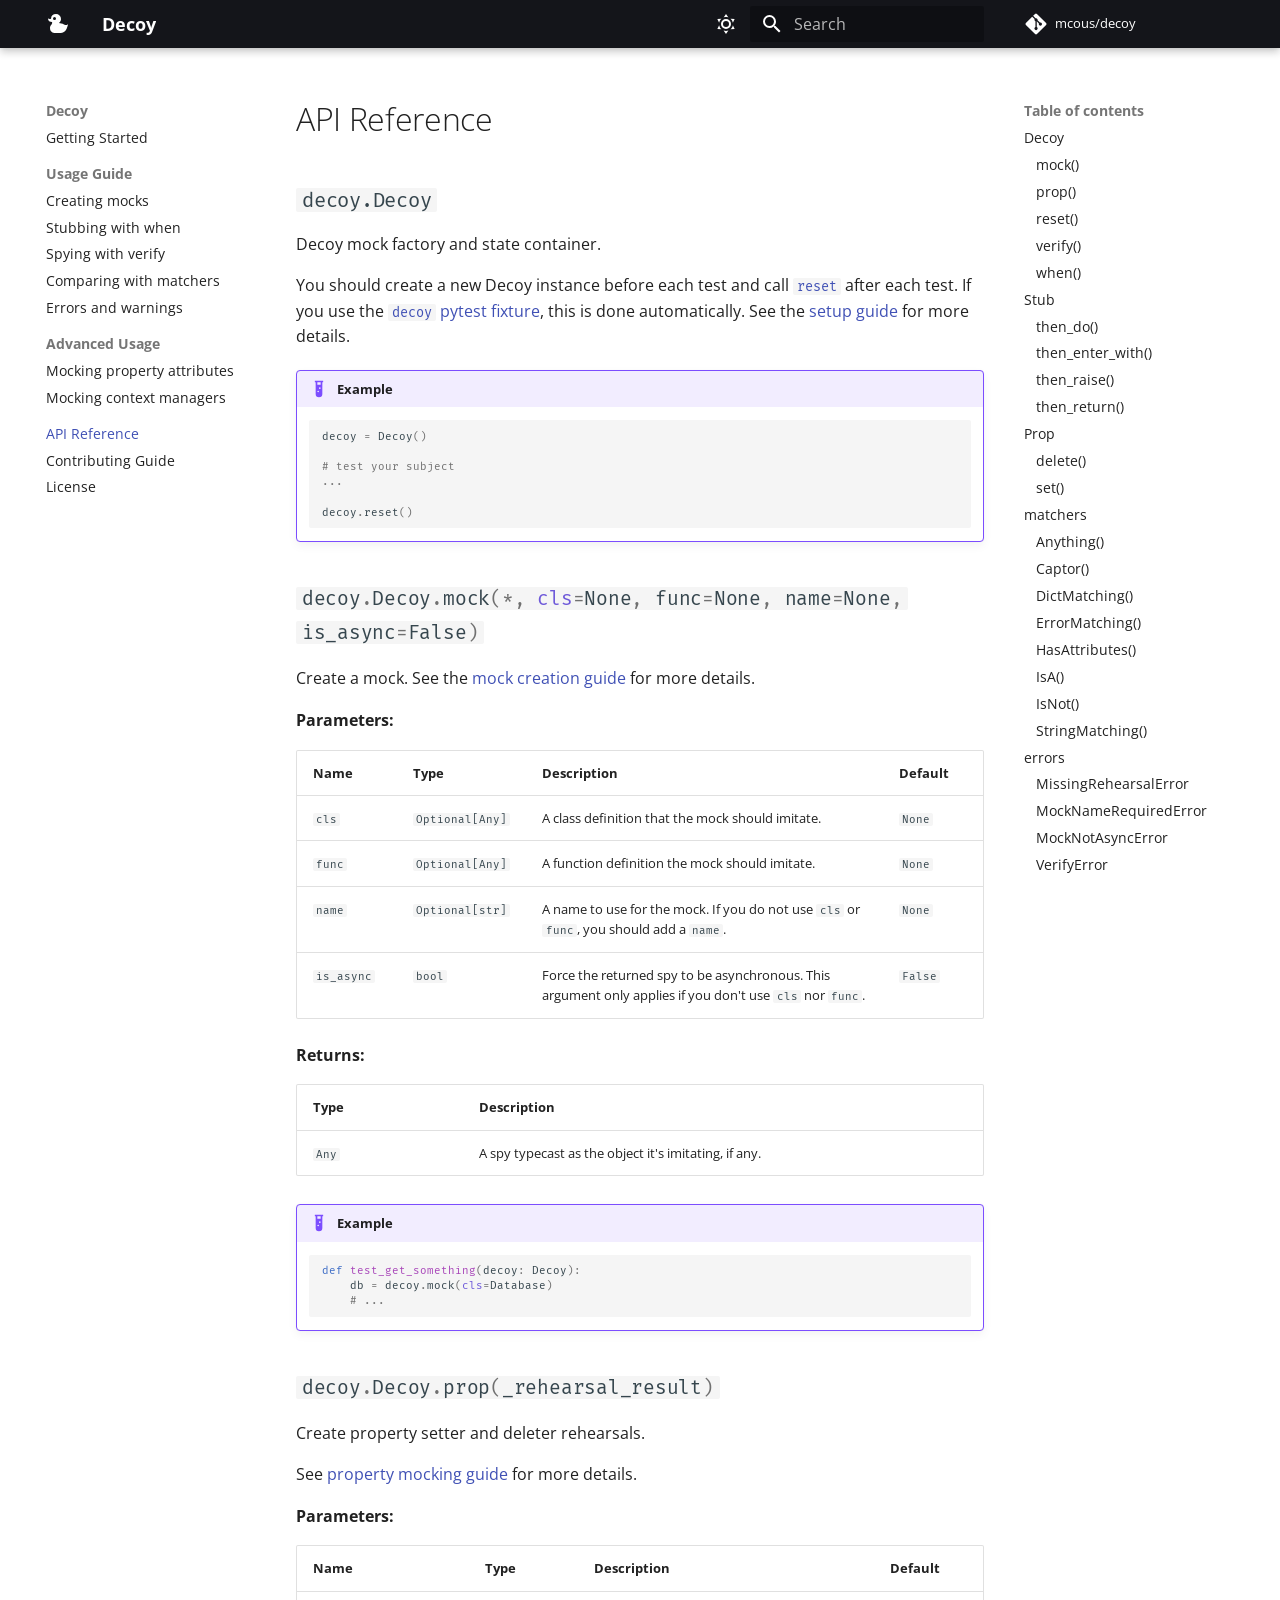
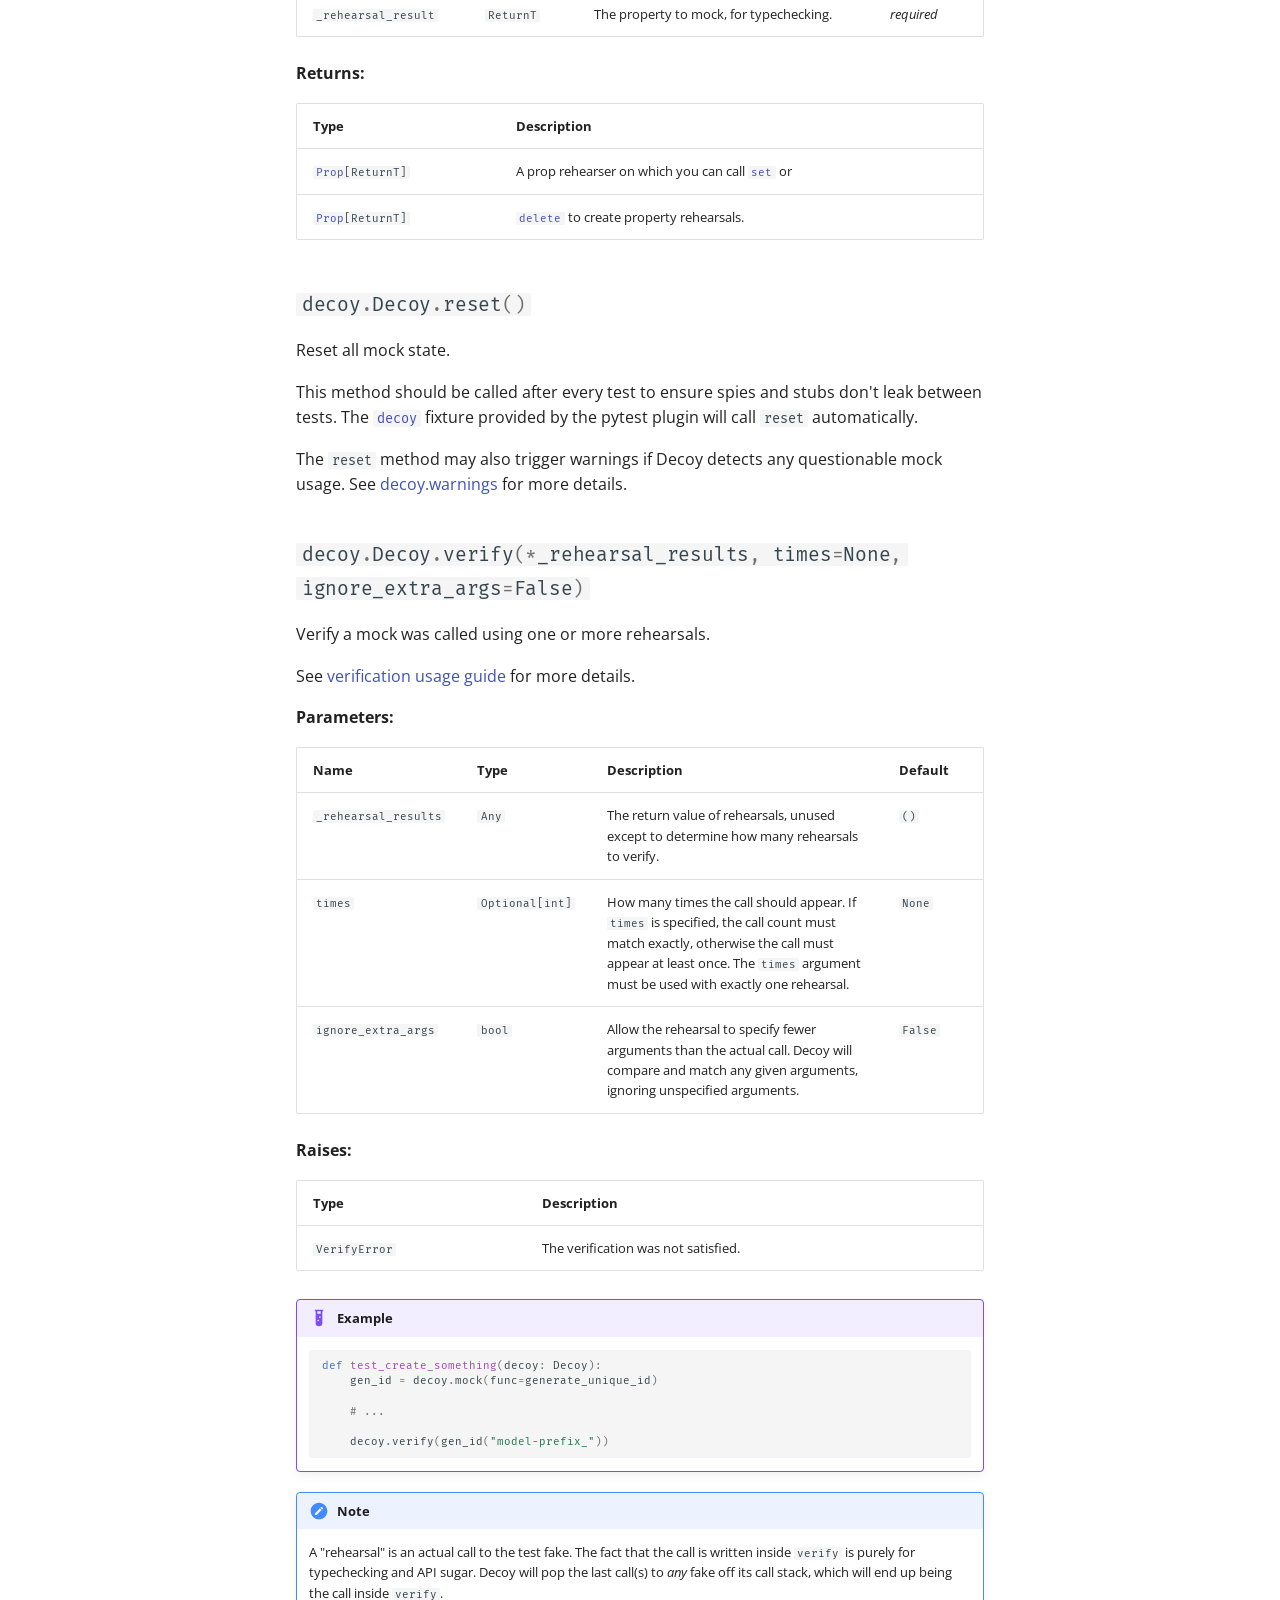
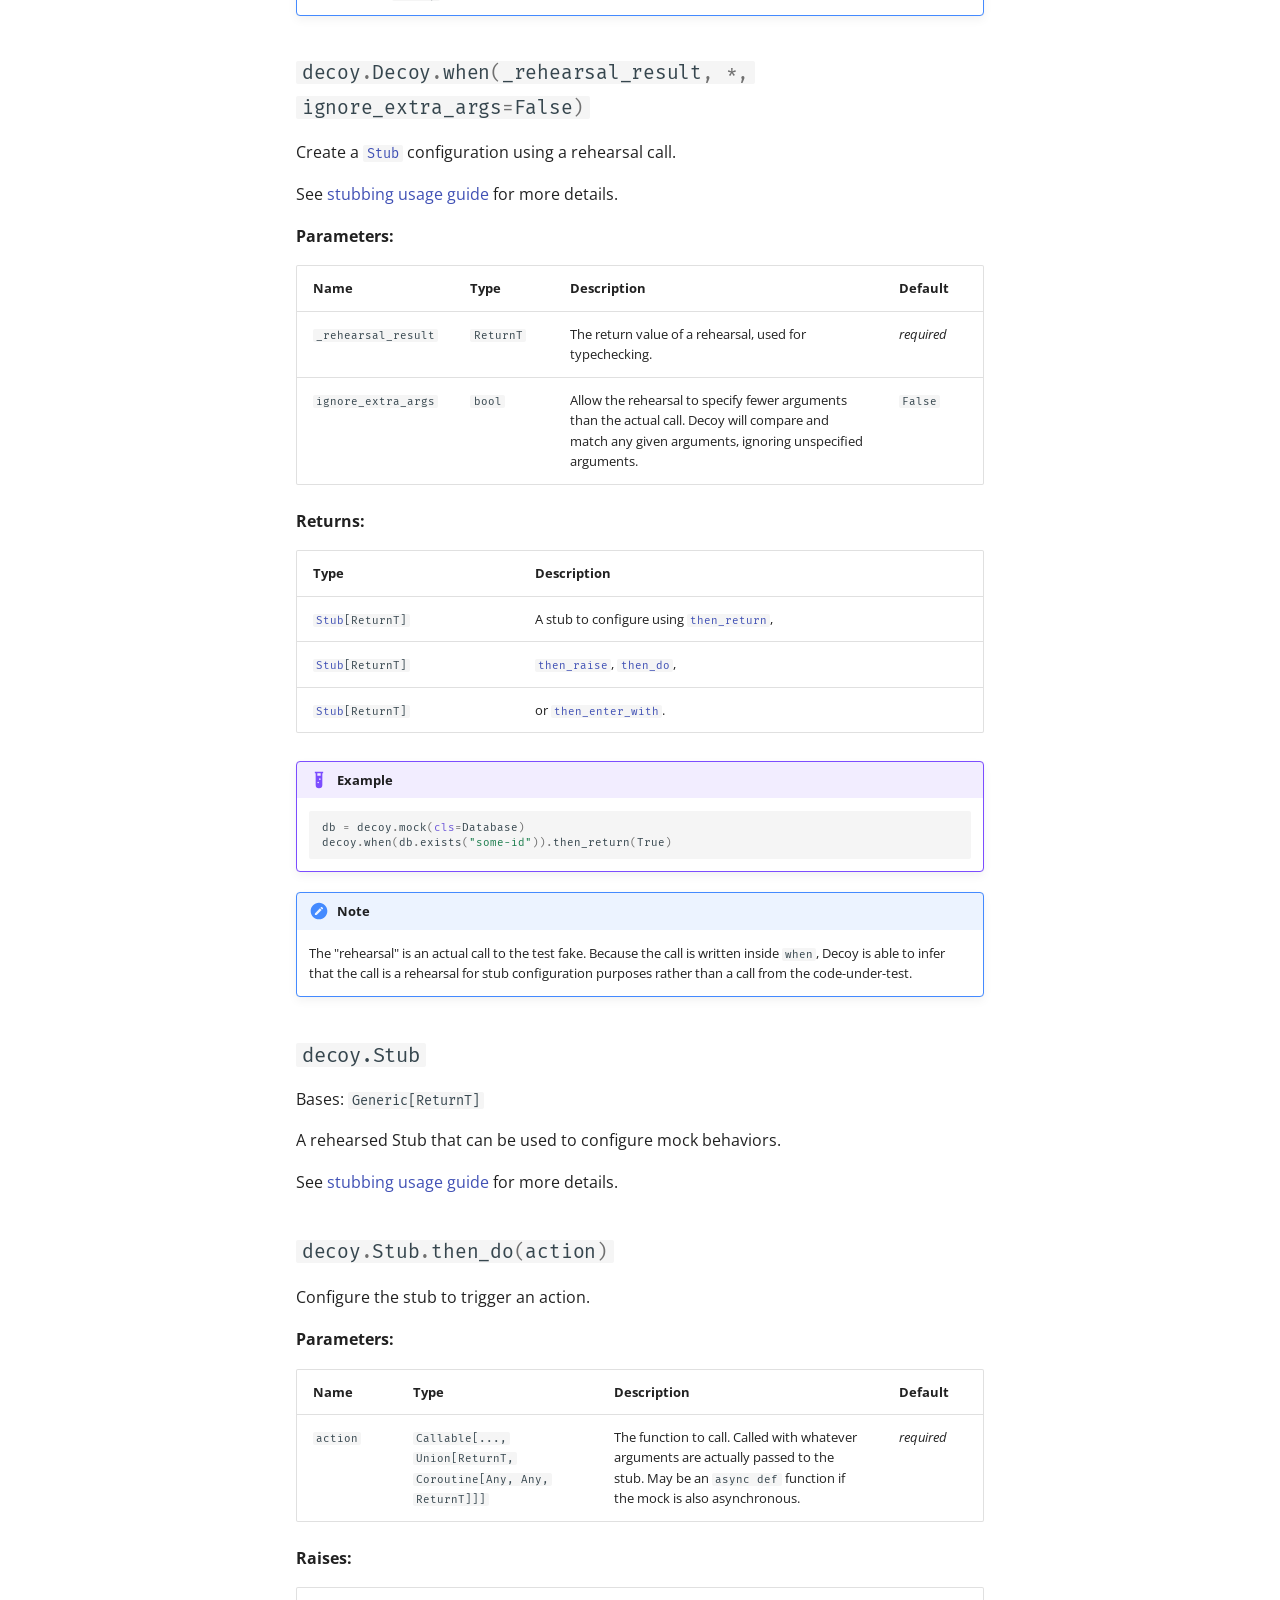
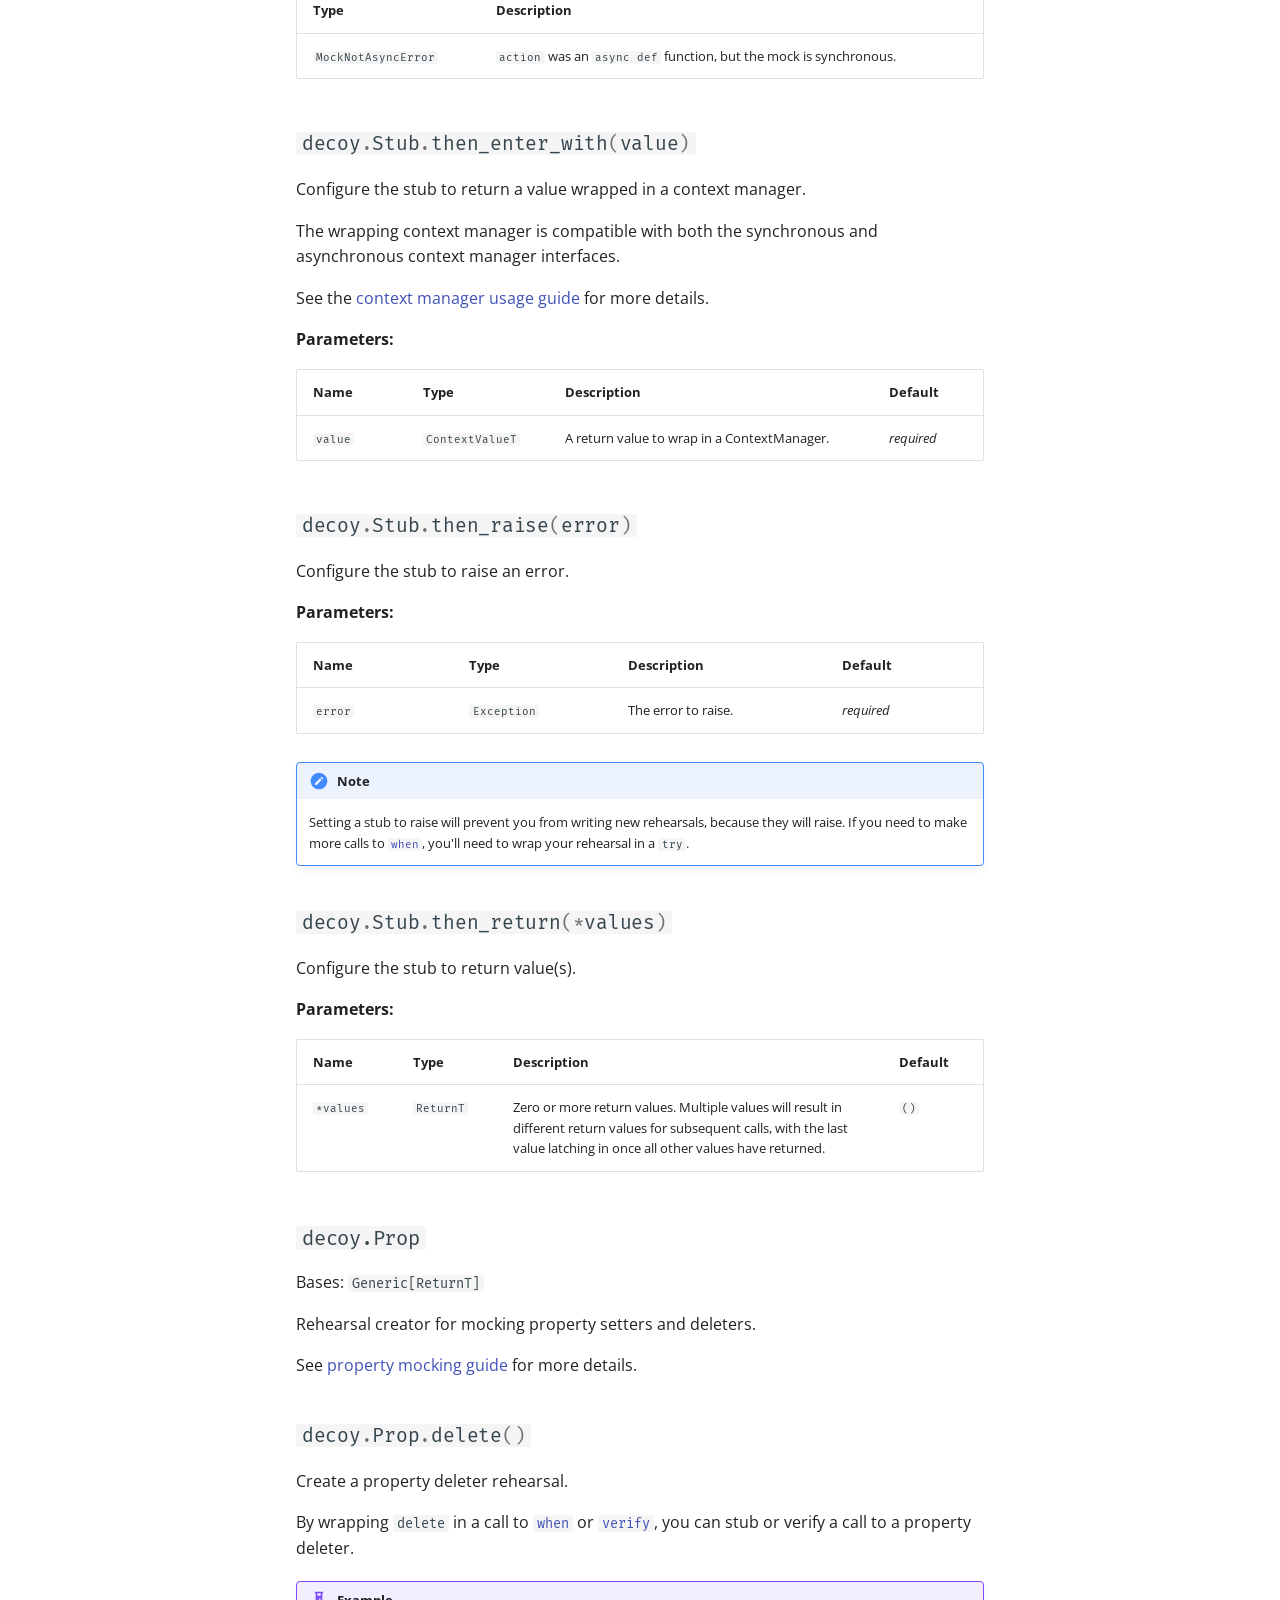
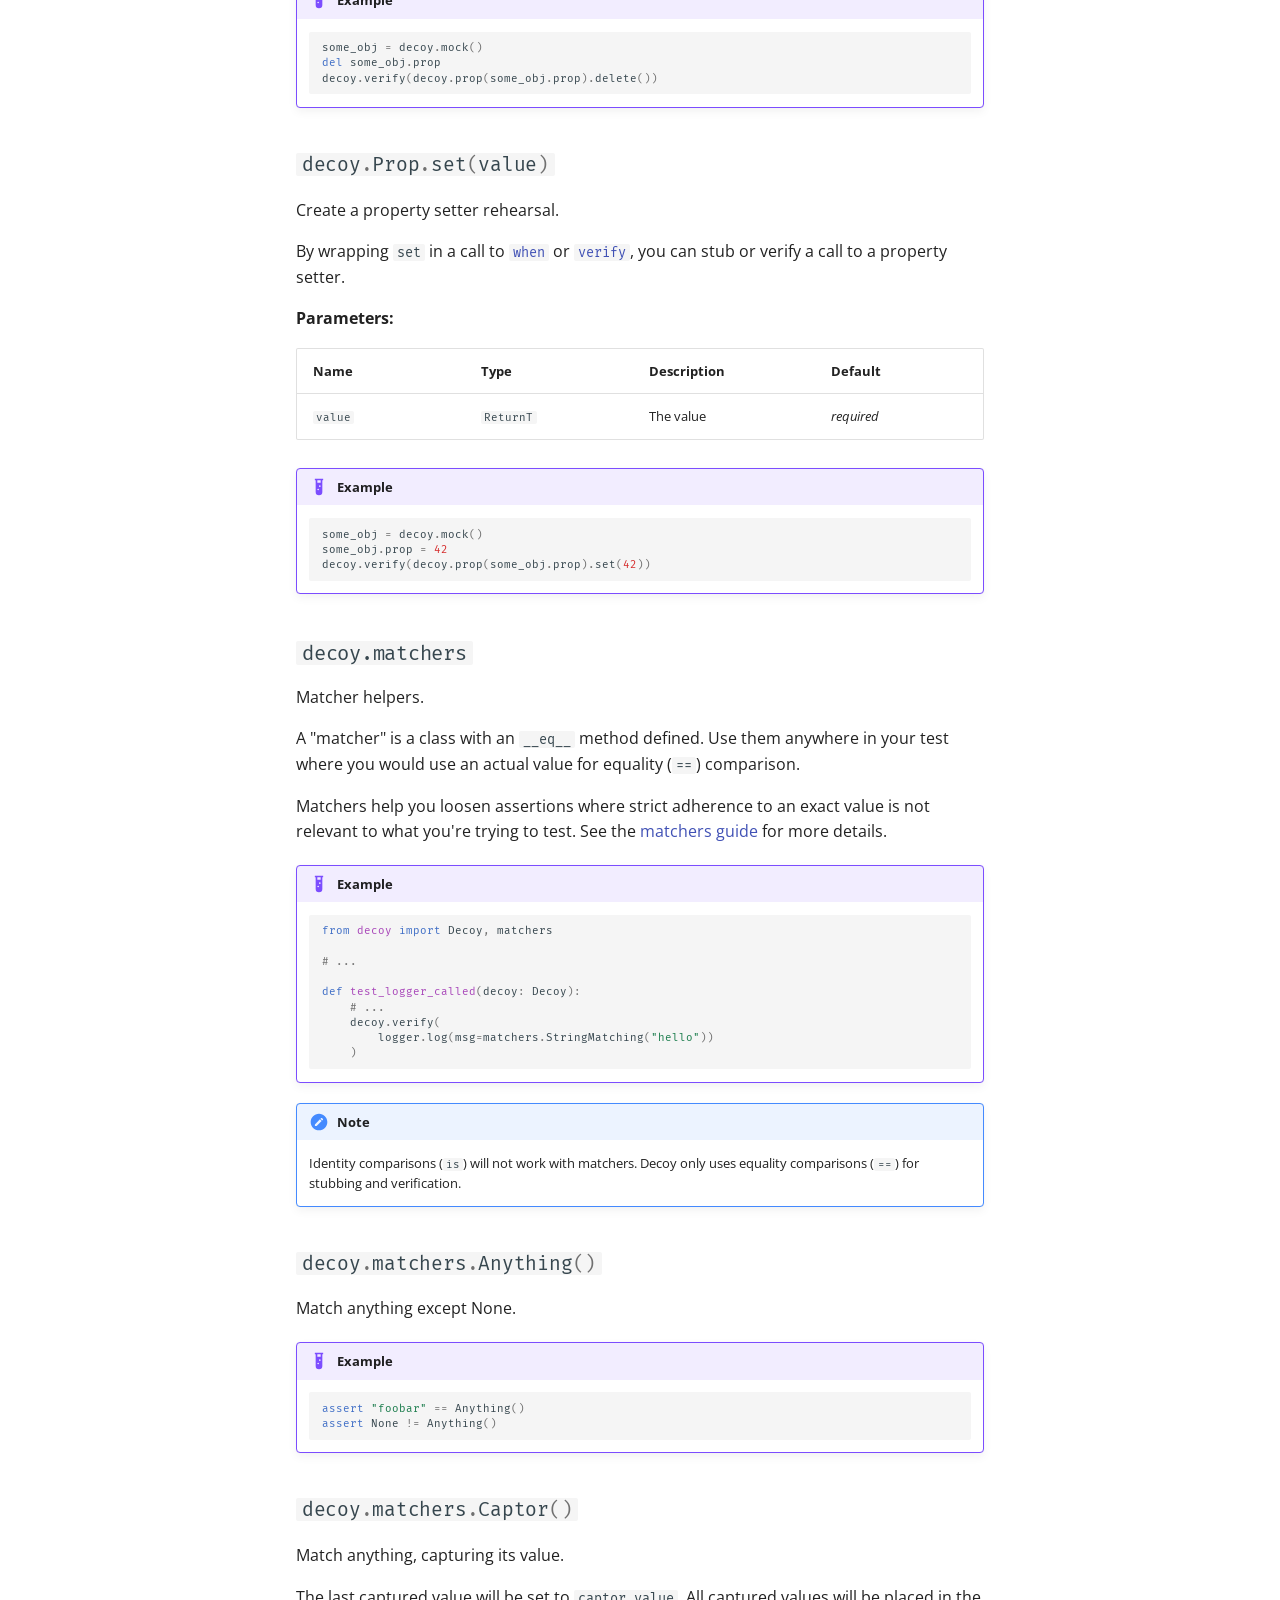
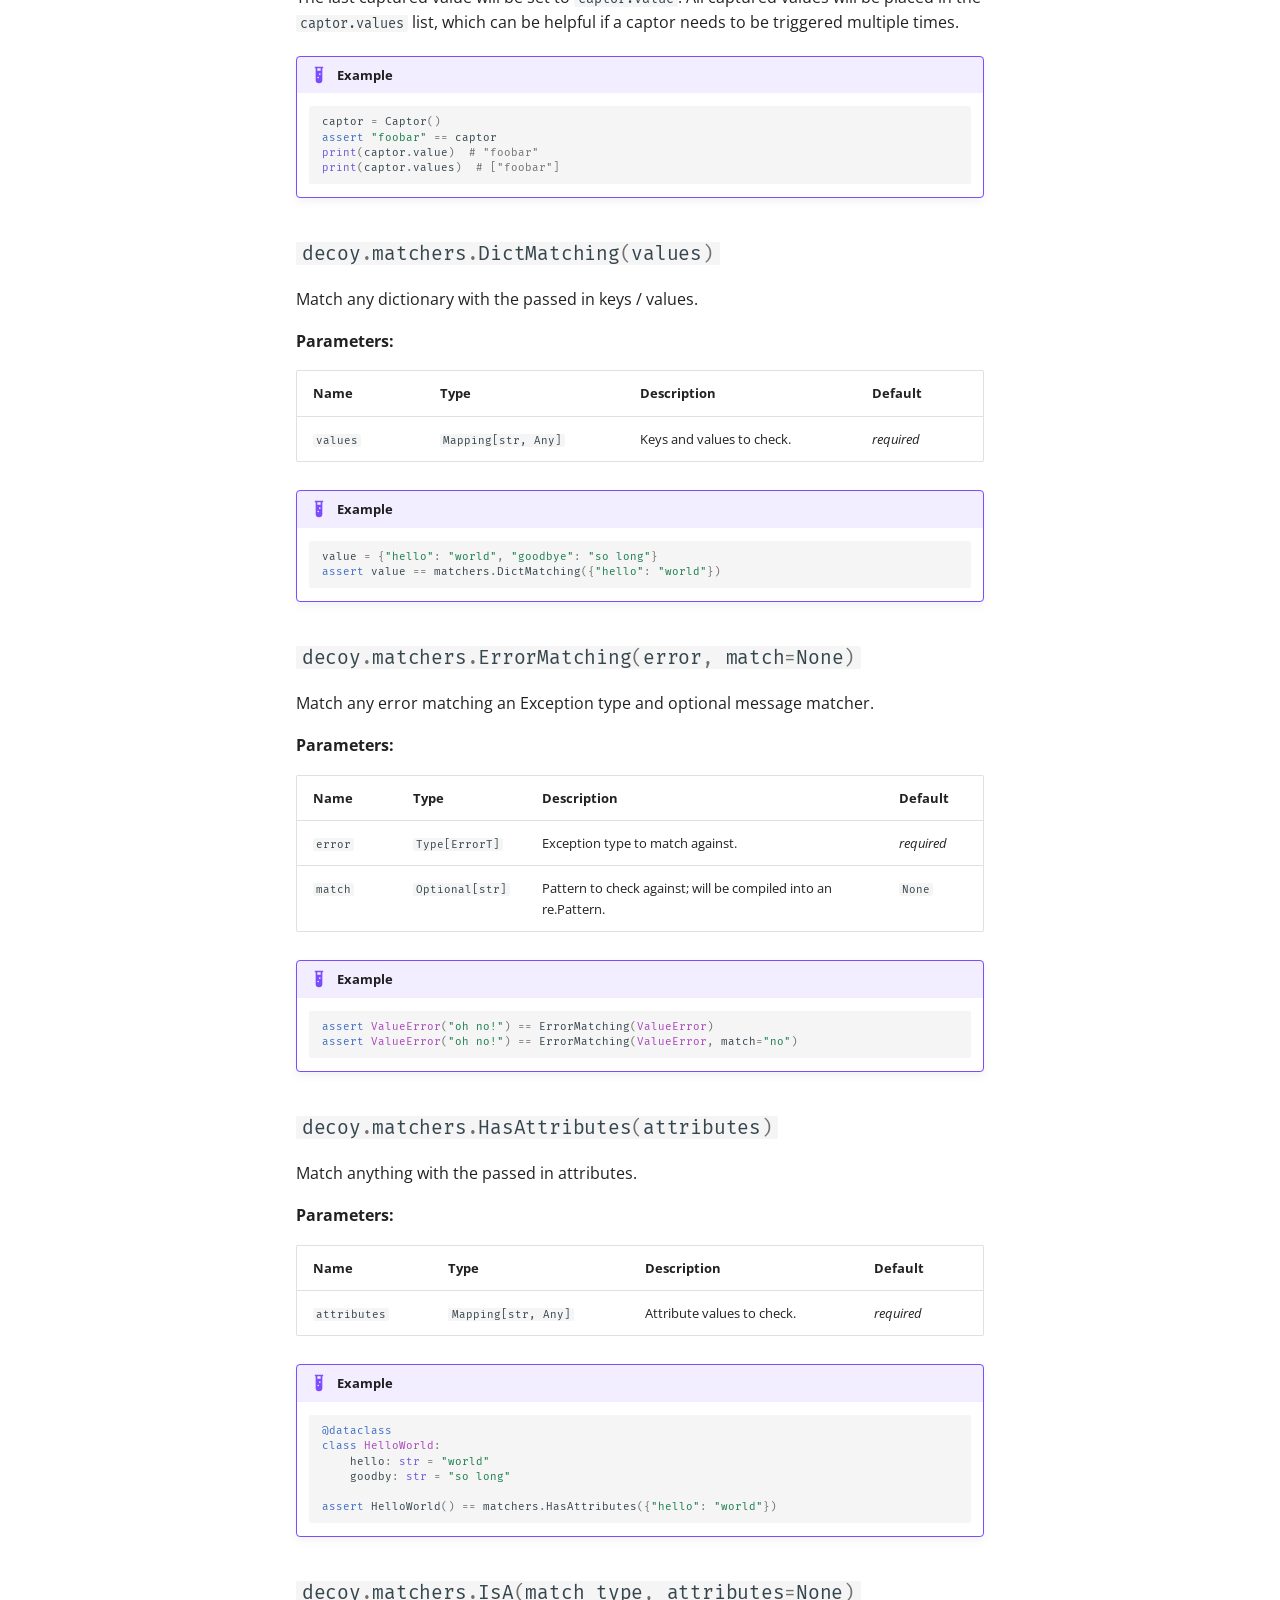
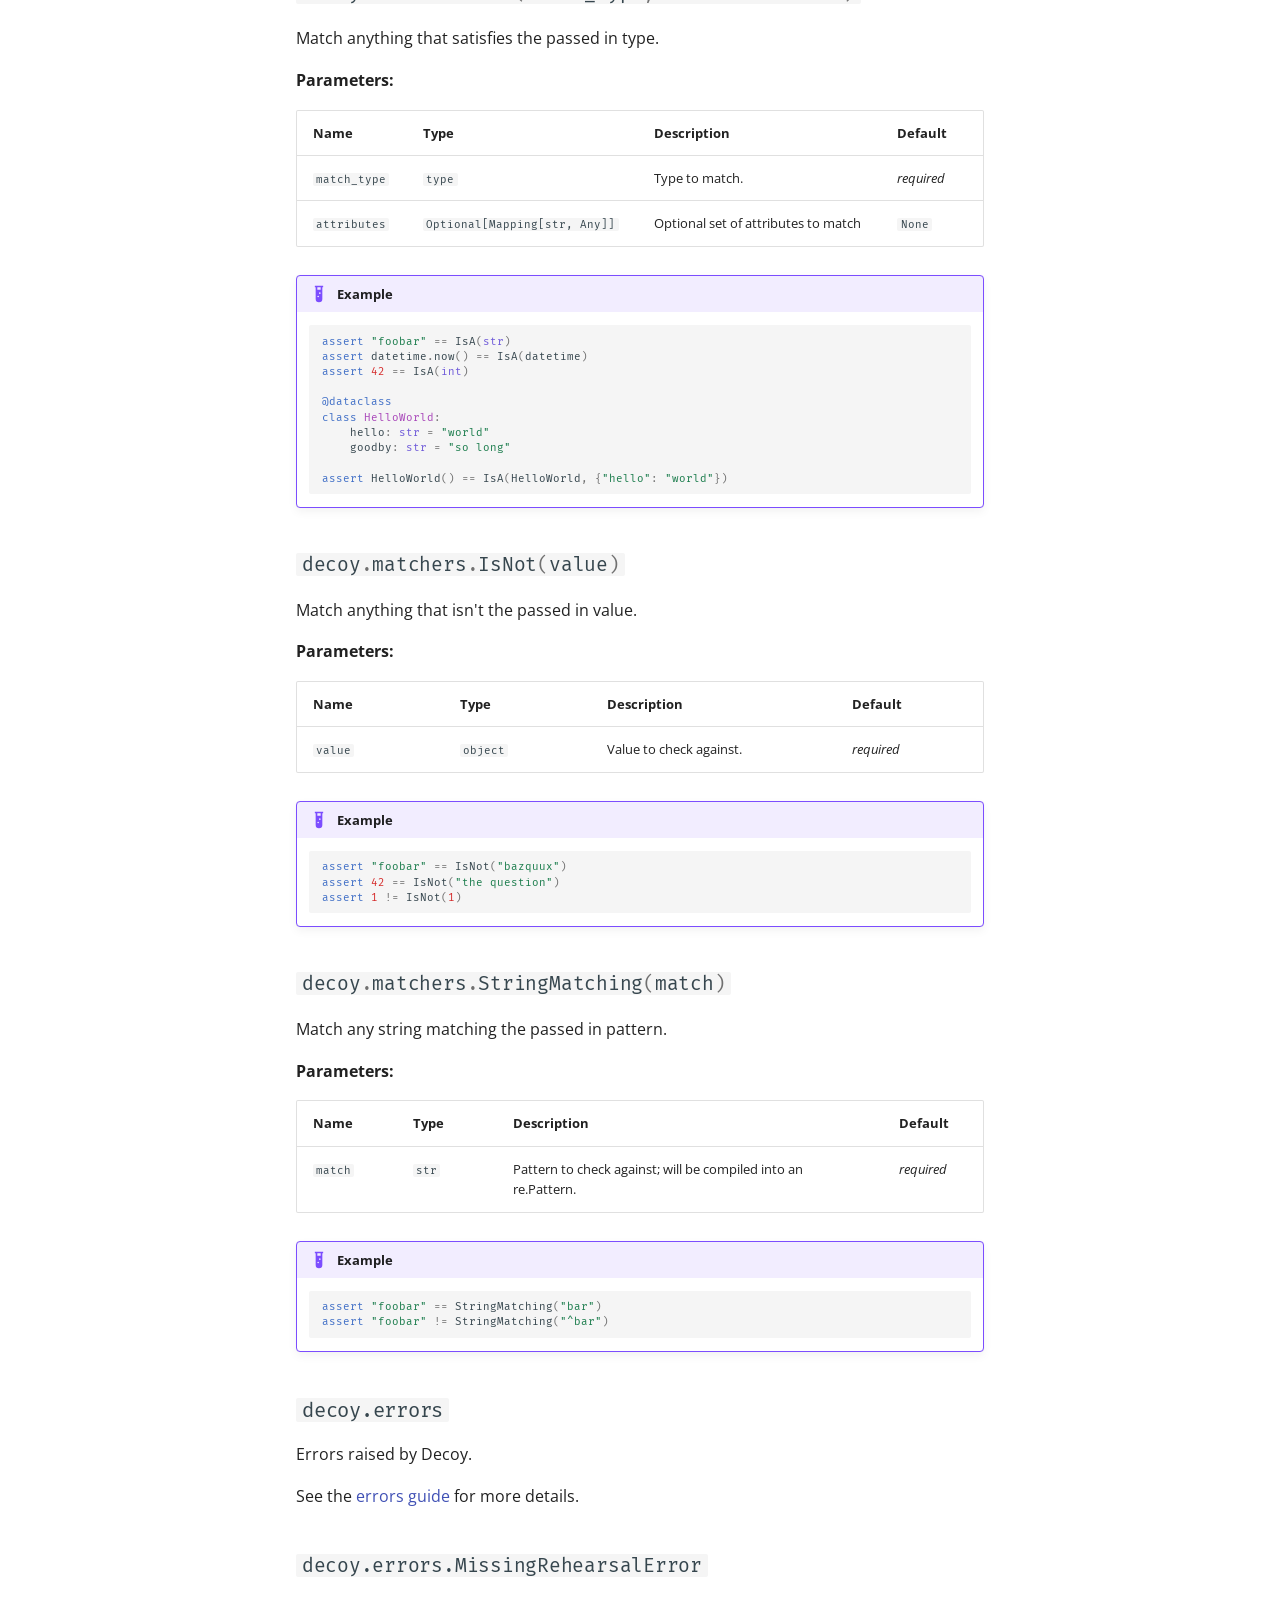
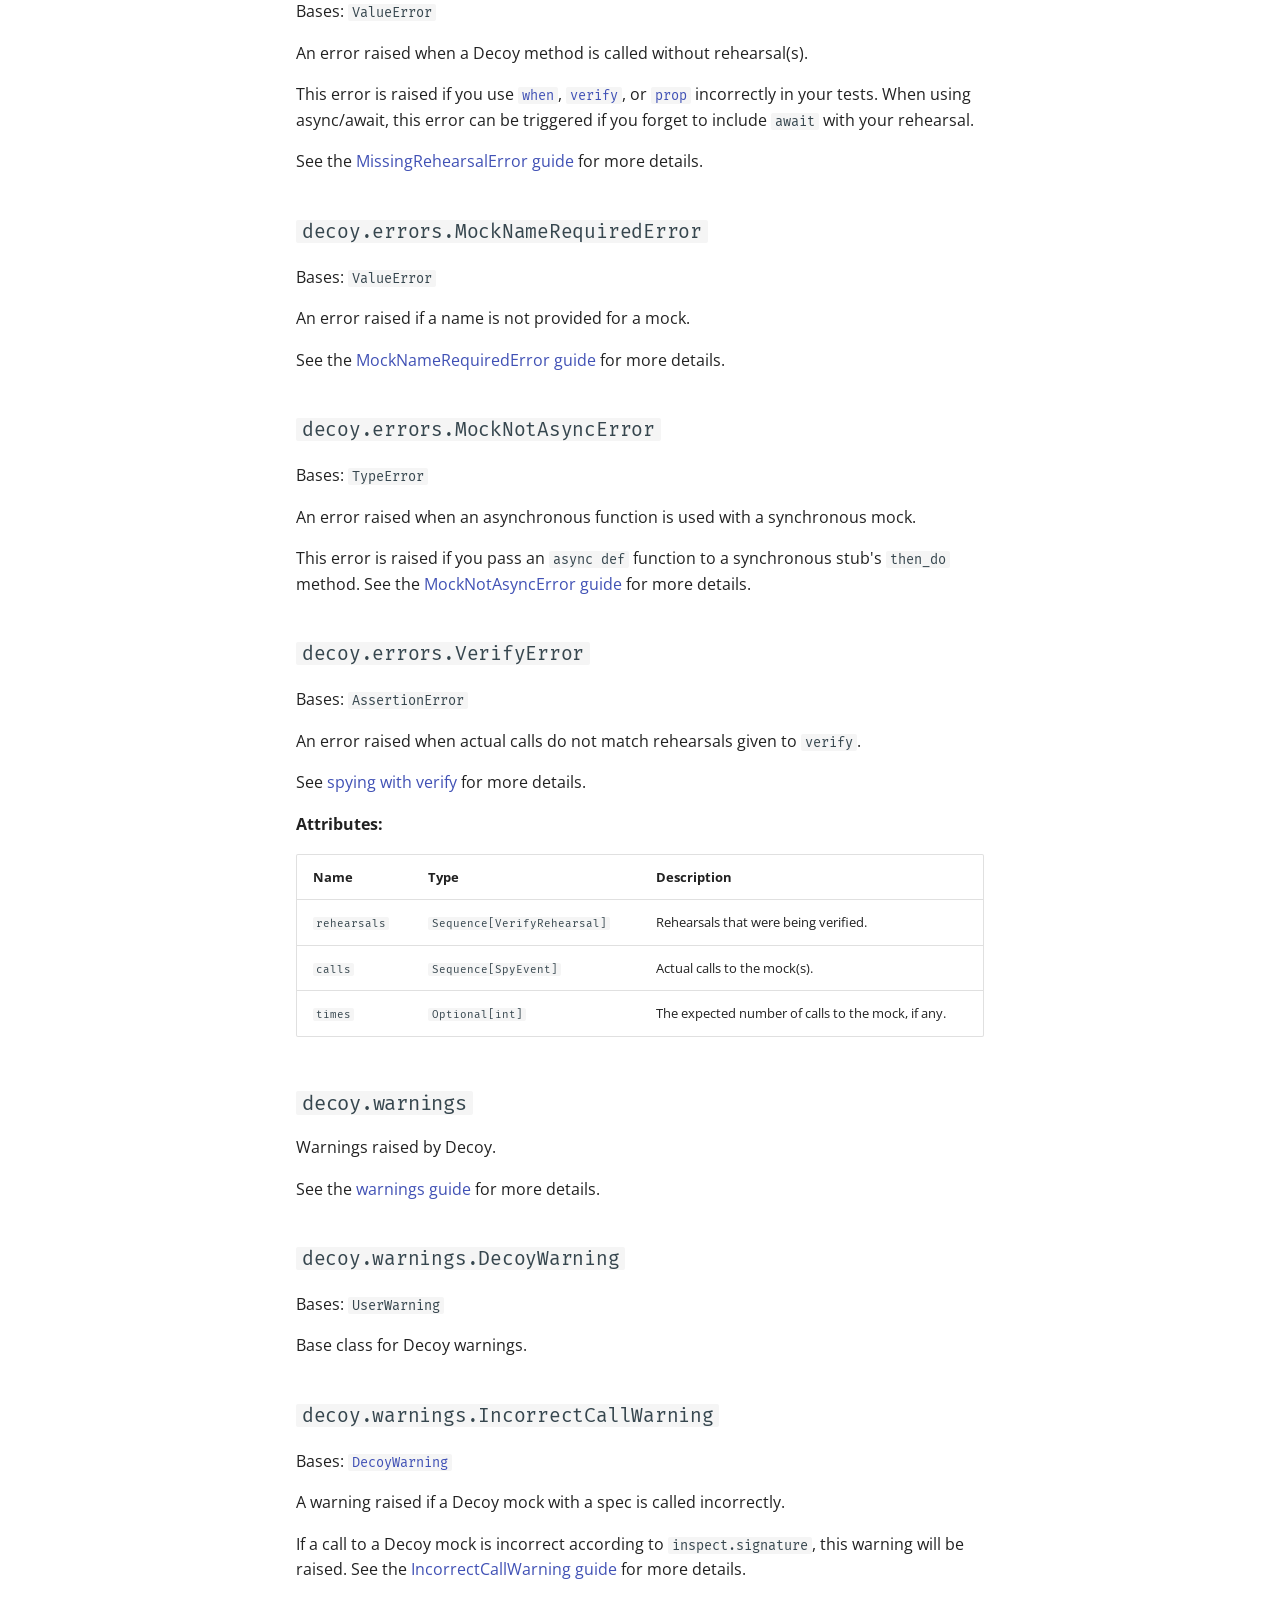
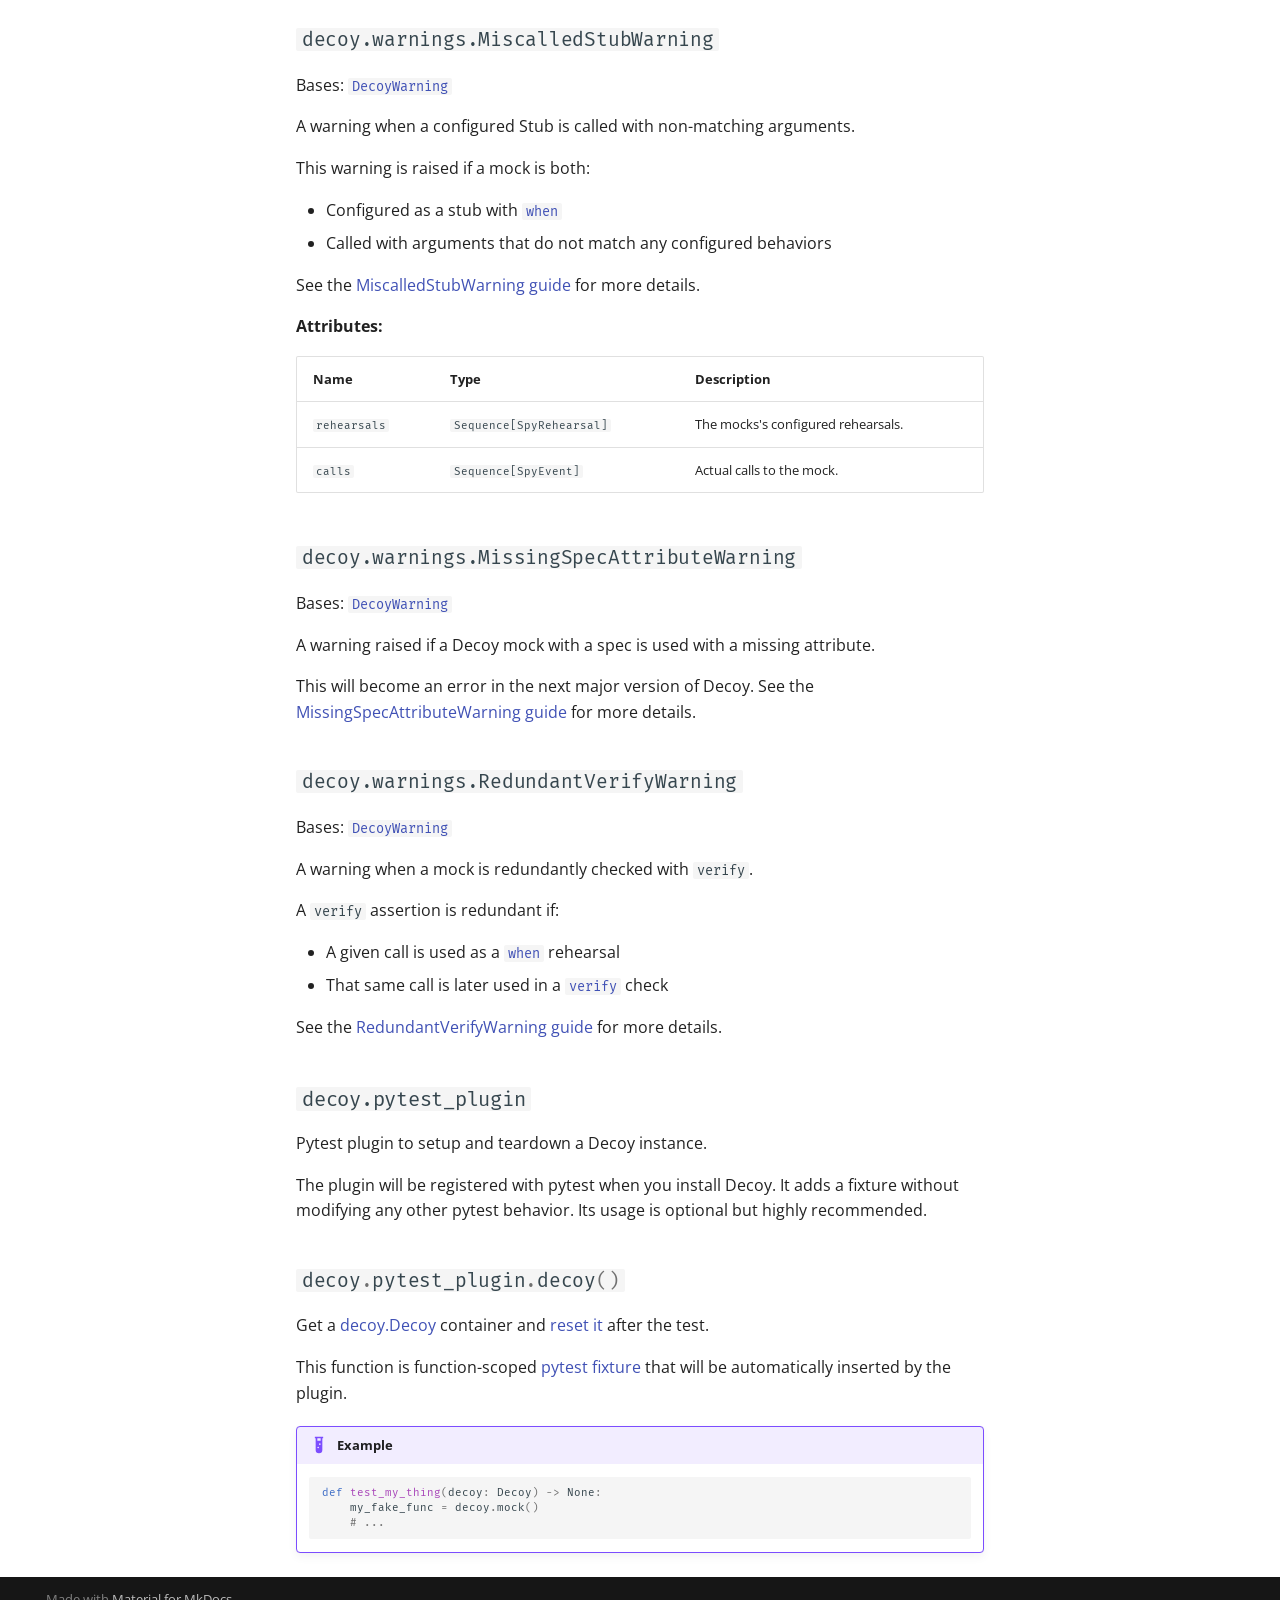
==== commit 2e2d41d1: "Deployed ed3b22b with MkDocs version: 1.5.3" ====
--- a/api/index.html
+++ b/api/index.html
@@ -1,649 +1,1626 @@
 
-<!DOCTYPE html>
-
-<html class="no-js" lang="en">
-<head>
-<meta charset="utf-8"/>
-<meta content="width=device-width,initial-scale=1" name="viewport"/>
-<meta content="Opinionated, typed stubbing and verification library for Python." name="description"/>
-<link href="https://mike.cousins.io/decoy/api/" rel="canonical"/>
-<meta content="Mike Cousins" name="author"/>
-<link href="../img/favicon.ico" rel="shortcut icon"/>
-<meta content="mkdocs-1.1.2, mkdocs-material-6.1.6" name="generator"/>
-<title>API Reference - Decoy</title>
-<link href="../assets/stylesheets/main.6910b76c.min.css" rel="stylesheet"/>
-<link href="../assets/stylesheets/palette.196e0c26.min.css" rel="stylesheet"/>
-<link crossorigin="" href="https://fonts.gstatic.com" rel="preconnect"/>
-<link href="https://fonts.googleapis.com/css?family=Roboto:300,400,400i,700%7CRoboto+Mono&amp;display=fallback" rel="stylesheet"/>
-<style>body,input{font-family:"Roboto",-apple-system,BlinkMacSystemFont,Helvetica,Arial,sans-serif}code,kbd,pre{font-family:"Roboto Mono",SFMono-Regular,Consolas,Menlo,monospace}</style>
-</head>
-<body data-md-color-accent="" data-md-color-primary="" data-md-color-scheme="preference" dir="ltr">
-<script>matchMedia("(prefers-color-scheme: dark)").matches&&document.body.setAttribute("data-md-color-scheme","slate")</script>
-<input autocomplete="off" class="md-toggle" data-md-toggle="drawer" id="__drawer" type="checkbox"/>
-<input autocomplete="off" class="md-toggle" data-md-toggle="search" id="__search" type="checkbox"/>
-<label class="md-overlay" for="__drawer"></label>
-<div data-md-component="skip">
-<a class="md-skip" href="#api-reference">
+<!doctype html>
+<html lang="en" class="no-js">
+  <head>
+    
+      <meta charset="utf-8">
+      <meta name="viewport" content="width=device-width,initial-scale=1">
+      
+        <meta name="description" content="Opinionated mocking library for Python.">
+      
+      
+        <meta name="author" content="Michael Cousins">
+      
+      
+        <link rel="canonical" href="https://michael.cousins.io/decoy/api/">
+      
+      
+        <link rel="prev" href="../advanced/context-managers/">
+      
+      
+        <link rel="next" href="../contributing/">
+      
+      
+      <link rel="icon" href="../img/favicon.ico">
+      <meta name="generator" content="mkdocs-1.5.3, mkdocs-material-9.4.8">
+    
+    
+      
+        <title>API Reference - Decoy</title>
+      
+    
+    
+      <link rel="stylesheet" href="../assets/stylesheets/main.4b4a2bd9.min.css">
+      
+        
+        <link rel="stylesheet" href="../assets/stylesheets/palette.356b1318.min.css">
+      
+      
+
+
+    
+    
+      
+    
+    
+      
+        
+        
+        <link rel="preconnect" href="https://fonts.gstatic.com" crossorigin>
+        <link rel="stylesheet" href="https://fonts.googleapis.com/css?family=Open+Sans:300,300i,400,400i,700,700i%7CFira+Mono:400,400i,700,700i&display=fallback">
+        <style>:root{--md-text-font:"Open Sans";--md-code-font:"Fira Mono"}</style>
+      
+    
+    
+      <link rel="stylesheet" href="../assets/_mkdocstrings.css">
+    
+      <link rel="stylesheet" href="../stylesheets/extra.css">
+    
+    <script>__md_scope=new URL("..",location),__md_hash=e=>[...e].reduce((e,_)=>(e<<5)-e+_.charCodeAt(0),0),__md_get=(e,_=localStorage,t=__md_scope)=>JSON.parse(_.getItem(t.pathname+"."+e)),__md_set=(e,_,t=localStorage,a=__md_scope)=>{try{t.setItem(a.pathname+"."+e,JSON.stringify(_))}catch(e){}}</script>
+    
+      
+
+    
+    
+    
+  </head>
+  
+  
+    
+    
+      
+    
+    
+    
+    
+    <body dir="ltr" data-md-color-scheme="default" data-md-color-primary="black" data-md-color-accent="indigo">
+  
+    
+    
+      <script>var palette=__md_get("__palette");if(palette&&"object"==typeof palette.color)for(var key of Object.keys(palette.color))document.body.setAttribute("data-md-color-"+key,palette.color[key])</script>
+    
+    <input class="md-toggle" data-md-toggle="drawer" type="checkbox" id="__drawer" autocomplete="off">
+    <input class="md-toggle" data-md-toggle="search" type="checkbox" id="__search" autocomplete="off">
+    <label class="md-overlay" for="__drawer"></label>
+    <div data-md-component="skip">
+      
+        
+        <a href="#api-reference" class="md-skip">
           Skip to content
         </a>
-</div>
-<div data-md-component="announce">
-</div>
-<header class="md-header" data-md-component="header">
-<nav aria-label="Header" class="md-header-nav md-grid">
-<a aria-label="Decoy" class="md-header-nav__button md-logo" href="https://mike.cousins.io/decoy/" title="Decoy">
-<svg viewbox="0 0 24 24" xmlns="http://www.w3.org/2000/svg"><path d="M8.5 5A1.5 1.5 0 007 6.5 1.5 1.5 0 008.5 8 1.5 1.5 0 0010 6.5 1.5 1.5 0 008.5 5M10 2a5 5 0 015 5c0 1.7-.85 3.2-2.14 4.1 1.58.15 3.36.51 5.14 1.4 3 1.5 4-.5 4-.5s-1 9-7 9H9s-5 0-5-5c0-3 3-4 2-6-4 0-4-3.5-4-3.5 1 .5 2.24.5 3 .15A5.02 5.02 0 0110 2z"></path></svg>
-</a>
-<label class="md-header-nav__button md-icon" for="__drawer">
-<svg viewbox="0 0 24 24" xmlns="http://www.w3.org/2000/svg"><path d="M3 6h18v2H3V6m0 5h18v2H3v-2m0 5h18v2H3v-2z"></path></svg>
-</label>
-<div class="md-header-nav__title" data-md-component="header-title">
-<div class="md-header-nav__ellipsis">
-<span class="md-header-nav__topic md-ellipsis">
+      
+    </div>
+    <div data-md-component="announce">
+      
+    </div>
+    
+    
+      
+
+  
+
+<header class="md-header md-header--shadow" data-md-component="header">
+  <nav class="md-header__inner md-grid" aria-label="Header">
+    <a href=".." title="Decoy" class="md-header__button md-logo" aria-label="Decoy" data-md-component="logo">
+      
+  
+  <svg xmlns="http://www.w3.org/2000/svg" viewBox="0 0 24 24"><path d="M8.5 5A1.5 1.5 0 0 0 7 6.5 1.5 1.5 0 0 0 8.5 8 1.5 1.5 0 0 0 10 6.5 1.5 1.5 0 0 0 8.5 5M10 2a5 5 0 0 1 5 5c0 1.7-.85 3.2-2.14 4.1 1.58.15 3.36.51 5.14 1.4 3 1.5 4-.5 4-.5s-1 9-7 9H9s-5 0-5-5c0-3 3-4 2-6-4 0-4-3.5-4-3.5 1 .5 2.24.5 3 .15A5.02 5.02 0 0 1 10 2Z"/></svg>
+
+    </a>
+    <label class="md-header__button md-icon" for="__drawer">
+      
+      <svg xmlns="http://www.w3.org/2000/svg" viewBox="0 0 24 24"><path d="M3 6h18v2H3V6m0 5h18v2H3v-2m0 5h18v2H3v-2Z"/></svg>
+    </label>
+    <div class="md-header__title" data-md-component="header-title">
+      <div class="md-header__ellipsis">
+        <div class="md-header__topic">
+          <span class="md-ellipsis">
             Decoy
           </span>
-<span class="md-header-nav__topic md-ellipsis">
+        </div>
+        <div class="md-header__topic" data-md-component="header-topic">
+          <span class="md-ellipsis">
             
               API Reference
             
           </span>
-</div>
-</div>
-<label class="md-header-nav__button md-icon" for="__search">
-<svg viewbox="0 0 24 24" xmlns="http://www.w3.org/2000/svg"><path d="M9.5 3A6.5 6.5 0 0116 9.5c0 1.61-.59 3.09-1.56 4.23l.27.27h.79l5 5-1.5 1.5-5-5v-.79l-.27-.27A6.516 6.516 0 019.5 16 6.5 6.5 0 013 9.5 6.5 6.5 0 019.5 3m0 2C7 5 5 7 5 9.5S7 14 9.5 14 14 12 14 9.5 12 5 9.5 5z"></path></svg>
-</label>
-<div class="md-search" data-md-component="search" role="dialog">
-<label class="md-search__overlay" for="__search"></label>
-<div class="md-search__inner" role="search">
-<form class="md-search__form" name="search">
-<input aria-label="Search" autocapitalize="off" autocomplete="off" autocorrect="off" class="md-search__input" data-md-component="search-query" data-md-state="active" name="query" placeholder="Search" required="" spellcheck="false" type="text"/>
-<label class="md-search__icon md-icon" for="__search">
-<svg viewbox="0 0 24 24" xmlns="http://www.w3.org/2000/svg"><path d="M9.5 3A6.5 6.5 0 0116 9.5c0 1.61-.59 3.09-1.56 4.23l.27.27h.79l5 5-1.5 1.5-5-5v-.79l-.27-.27A6.516 6.516 0 019.5 16 6.5 6.5 0 013 9.5 6.5 6.5 0 019.5 3m0 2C7 5 5 7 5 9.5S7 14 9.5 14 14 12 14 9.5 12 5 9.5 5z"></path></svg>
-<svg viewbox="0 0 24 24" xmlns="http://www.w3.org/2000/svg"><path d="M20 11v2H8l5.5 5.5-1.42 1.42L4.16 12l7.92-7.92L13.5 5.5 8 11h12z"></path></svg>
-</label>
-<button aria-label="Clear" class="md-search__icon md-icon" data-md-component="search-reset" tabindex="-1" type="reset">
-<svg viewbox="0 0 24 24" xmlns="http://www.w3.org/2000/svg"><path d="M19 6.41L17.59 5 12 10.59 6.41 5 5 6.41 10.59 12 5 17.59 6.41 19 12 13.41 17.59 19 19 17.59 13.41 12 19 6.41z"></path></svg>
-</button>
+        </div>
+      </div>
+    </div>
+    
+      
+        <form class="md-header__option" data-md-component="palette">
+  
+    
+    
+    
+    <input class="md-option" data-md-color-media="(prefers-color-scheme: light)" data-md-color-scheme="default" data-md-color-primary="black" data-md-color-accent="indigo"  aria-label="Switch to dark mode"  type="radio" name="__palette" id="__palette_1">
+    
+      <label class="md-header__button md-icon" title="Switch to dark mode" for="__palette_2" hidden>
+        <svg xmlns="http://www.w3.org/2000/svg" viewBox="0 0 24 24"><path d="M12 7a5 5 0 0 1 5 5 5 5 0 0 1-5 5 5 5 0 0 1-5-5 5 5 0 0 1 5-5m0 2a3 3 0 0 0-3 3 3 3 0 0 0 3 3 3 3 0 0 0 3-3 3 3 0 0 0-3-3m0-7 2.39 3.42C13.65 5.15 12.84 5 12 5c-.84 0-1.65.15-2.39.42L12 2M3.34 7l4.16-.35A7.2 7.2 0 0 0 5.94 8.5c-.44.74-.69 1.5-.83 2.29L3.34 7m.02 10 1.76-3.77a7.131 7.131 0 0 0 2.38 4.14L3.36 17M20.65 7l-1.77 3.79a7.023 7.023 0 0 0-2.38-4.15l4.15.36m-.01 10-4.14.36c.59-.51 1.12-1.14 1.54-1.86.42-.73.69-1.5.83-2.29L20.64 17M12 22l-2.41-3.44c.74.27 1.55.44 2.41.44.82 0 1.63-.17 2.37-.44L12 22Z"/></svg>
+      </label>
+    
+  
+    
+    
+    
+    <input class="md-option" data-md-color-media="(prefers-color-scheme: dark)" data-md-color-scheme="slate" data-md-color-primary="amber" data-md-color-accent="yellow"  aria-label="Switch to light mode"  type="radio" name="__palette" id="__palette_2">
+    
+      <label class="md-header__button md-icon" title="Switch to light mode" for="__palette_1" hidden>
+        <svg xmlns="http://www.w3.org/2000/svg" viewBox="0 0 24 24"><path d="m17.75 4.09-2.53 1.94.91 3.06-2.63-1.81-2.63 1.81.91-3.06-2.53-1.94L12.44 4l1.06-3 1.06 3 3.19.09m3.5 6.91-1.64 1.25.59 1.98-1.7-1.17-1.7 1.17.59-1.98L15.75 11l2.06-.05L18.5 9l.69 1.95 2.06.05m-2.28 4.95c.83-.08 1.72 1.1 1.19 1.85-.32.45-.66.87-1.08 1.27C15.17 23 8.84 23 4.94 19.07c-3.91-3.9-3.91-10.24 0-14.14.4-.4.82-.76 1.27-1.08.75-.53 1.93.36 1.85 1.19-.27 2.86.69 5.83 2.89 8.02a9.96 9.96 0 0 0 8.02 2.89m-1.64 2.02a12.08 12.08 0 0 1-7.8-3.47c-2.17-2.19-3.33-5-3.49-7.82-2.81 3.14-2.7 7.96.31 10.98 3.02 3.01 7.84 3.12 10.98.31Z"/></svg>
+      </label>
+    
+  
 </form>
-<div class="md-search__output">
-<div class="md-search__scrollwrap" data-md-scrollfix="">
-<div class="md-search-result" data-md-component="search-result">
-<div class="md-search-result__meta">
+      
+    
+    
+    
+      <label class="md-header__button md-icon" for="__search">
+        
+        <svg xmlns="http://www.w3.org/2000/svg" viewBox="0 0 24 24"><path d="M9.5 3A6.5 6.5 0 0 1 16 9.5c0 1.61-.59 3.09-1.56 4.23l.27.27h.79l5 5-1.5 1.5-5-5v-.79l-.27-.27A6.516 6.516 0 0 1 9.5 16 6.5 6.5 0 0 1 3 9.5 6.5 6.5 0 0 1 9.5 3m0 2C7 5 5 7 5 9.5S7 14 9.5 14 14 12 14 9.5 12 5 9.5 5Z"/></svg>
+      </label>
+      <div class="md-search" data-md-component="search" role="dialog">
+  <label class="md-search__overlay" for="__search"></label>
+  <div class="md-search__inner" role="search">
+    <form class="md-search__form" name="search">
+      <input type="text" class="md-search__input" name="query" aria-label="Search" placeholder="Search" autocapitalize="off" autocorrect="off" autocomplete="off" spellcheck="false" data-md-component="search-query" required>
+      <label class="md-search__icon md-icon" for="__search">
+        
+        <svg xmlns="http://www.w3.org/2000/svg" viewBox="0 0 24 24"><path d="M9.5 3A6.5 6.5 0 0 1 16 9.5c0 1.61-.59 3.09-1.56 4.23l.27.27h.79l5 5-1.5 1.5-5-5v-.79l-.27-.27A6.516 6.516 0 0 1 9.5 16 6.5 6.5 0 0 1 3 9.5 6.5 6.5 0 0 1 9.5 3m0 2C7 5 5 7 5 9.5S7 14 9.5 14 14 12 14 9.5 12 5 9.5 5Z"/></svg>
+        
+        <svg xmlns="http://www.w3.org/2000/svg" viewBox="0 0 24 24"><path d="M20 11v2H8l5.5 5.5-1.42 1.42L4.16 12l7.92-7.92L13.5 5.5 8 11h12Z"/></svg>
+      </label>
+      <nav class="md-search__options" aria-label="Search">
+        
+        <button type="reset" class="md-search__icon md-icon" title="Clear" aria-label="Clear" tabindex="-1">
+          
+          <svg xmlns="http://www.w3.org/2000/svg" viewBox="0 0 24 24"><path d="M19 6.41 17.59 5 12 10.59 6.41 5 5 6.41 10.59 12 5 17.59 6.41 19 12 13.41 17.59 19 19 17.59 13.41 12 19 6.41Z"/></svg>
+        </button>
+      </nav>
+      
+    </form>
+    <div class="md-search__output">
+      <div class="md-search__scrollwrap" data-md-scrollfix>
+        <div class="md-search-result" data-md-component="search-result">
+          <div class="md-search-result__meta">
             Initializing search
           </div>
-<ol class="md-search-result__list"></ol>
-</div>
-</div>
-</div>
-</div>
-</div>
-<div class="md-header-nav__source">
-<a class="md-source" href="https://github.com/mcous/decoy/" title="Go to repository">
-<div class="md-source__icon md-icon">
-<svg viewbox="0 0 448 512" xmlns="http://www.w3.org/2000/svg"><path d="M439.55 236.05L244 40.45a28.87 28.87 0 00-40.81 0l-40.66 40.63 51.52 51.52c27.06-9.14 52.68 16.77 43.39 43.68l49.66 49.66c34.23-11.8 61.18 31 35.47 56.69-26.49 26.49-70.21-2.87-56-37.34L240.22 199v121.85c25.3 12.54 22.26 41.85 9.08 55a34.34 34.34 0 01-48.55 0c-17.57-17.6-11.07-46.91 11.25-56v-123c-20.8-8.51-24.6-30.74-18.64-45L142.57 101 8.45 235.14a28.86 28.86 0 000 40.81l195.61 195.6a28.86 28.86 0 0040.8 0l194.69-194.69a28.86 28.86 0 000-40.81z"></path></svg>
-</div>
-<div class="md-source__repository">
+          <ol class="md-search-result__list" role="presentation"></ol>
+        </div>
+      </div>
+    </div>
+  </div>
+</div>
+    
+    
+      <div class="md-header__source">
+        <a href="https://github.com/mcous/decoy" title="Go to repository" class="md-source" data-md-component="source">
+  <div class="md-source__icon md-icon">
+    
+    <svg xmlns="http://www.w3.org/2000/svg" viewBox="0 0 448 512"><!--! Font Awesome Free 6.4.2 by @fontawesome - https://fontawesome.com License - https://fontawesome.com/license/free (Icons: CC BY 4.0, Fonts: SIL OFL 1.1, Code: MIT License) Copyright 2023 Fonticons, Inc.--><path d="M439.55 236.05 244 40.45a28.87 28.87 0 0 0-40.81 0l-40.66 40.63 51.52 51.52c27.06-9.14 52.68 16.77 43.39 43.68l49.66 49.66c34.23-11.8 61.18 31 35.47 56.69-26.49 26.49-70.21-2.87-56-37.34L240.22 199v121.85c25.3 12.54 22.26 41.85 9.08 55a34.34 34.34 0 0 1-48.55 0c-17.57-17.6-11.07-46.91 11.25-56v-123c-20.8-8.51-24.6-30.74-18.64-45L142.57 101 8.45 235.14a28.86 28.86 0 0 0 0 40.81l195.61 195.6a28.86 28.86 0 0 0 40.8 0l194.69-194.69a28.86 28.86 0 0 0 0-40.81z"/></svg>
+  </div>
+  <div class="md-source__repository">
     mcous/decoy
   </div>
 </a>
-</div>
-</nav>
+      </div>
+    
+  </nav>
+  
 </header>
-<div class="md-container" data-md-component="container">
-<main class="md-main" data-md-component="main">
-<div class="md-main__inner md-grid">
-<div class="md-sidebar md-sidebar--primary" data-md-component="navigation">
-<div class="md-sidebar__scrollwrap">
-<div class="md-sidebar__inner">
-<nav aria-label="Navigation" class="md-nav md-nav--primary" data-md-level="0">
-<label class="md-nav__title" for="__drawer">
-<a aria-label="Decoy" class="md-nav__button md-logo" href="https://mike.cousins.io/decoy/" title="Decoy">
-<svg viewbox="0 0 24 24" xmlns="http://www.w3.org/2000/svg"><path d="M8.5 5A1.5 1.5 0 007 6.5 1.5 1.5 0 008.5 8 1.5 1.5 0 0010 6.5 1.5 1.5 0 008.5 5M10 2a5 5 0 015 5c0 1.7-.85 3.2-2.14 4.1 1.58.15 3.36.51 5.14 1.4 3 1.5 4-.5 4-.5s-1 9-7 9H9s-5 0-5-5c0-3 3-4 2-6-4 0-4-3.5-4-3.5 1 .5 2.24.5 3 .15A5.02 5.02 0 0110 2z"></path></svg>
-</a>
+    
+    <div class="md-container" data-md-component="container">
+      
+      
+        
+          
+        
+      
+      <main class="md-main" data-md-component="main">
+        <div class="md-main__inner md-grid">
+          
+            
+              
+              <div class="md-sidebar md-sidebar--primary" data-md-component="sidebar" data-md-type="navigation" >
+                <div class="md-sidebar__scrollwrap">
+                  <div class="md-sidebar__inner">
+                    
+
+
+
+<nav class="md-nav md-nav--primary" aria-label="Navigation" data-md-level="0">
+  <label class="md-nav__title" for="__drawer">
+    <a href=".." title="Decoy" class="md-nav__button md-logo" aria-label="Decoy" data-md-component="logo">
+      
+  
+  <svg xmlns="http://www.w3.org/2000/svg" viewBox="0 0 24 24"><path d="M8.5 5A1.5 1.5 0 0 0 7 6.5 1.5 1.5 0 0 0 8.5 8 1.5 1.5 0 0 0 10 6.5 1.5 1.5 0 0 0 8.5 5M10 2a5 5 0 0 1 5 5c0 1.7-.85 3.2-2.14 4.1 1.58.15 3.36.51 5.14 1.4 3 1.5 4-.5 4-.5s-1 9-7 9H9s-5 0-5-5c0-3 3-4 2-6-4 0-4-3.5-4-3.5 1 .5 2.24.5 3 .15A5.02 5.02 0 0 1 10 2Z"/></svg>
+
+    </a>
     Decoy
   </label>
-<div class="md-nav__source">
-<a class="md-source" href="https://github.com/mcous/decoy/" title="Go to repository">
-<div class="md-source__icon md-icon">
-<svg viewbox="0 0 448 512" xmlns="http://www.w3.org/2000/svg"><path d="M439.55 236.05L244 40.45a28.87 28.87 0 00-40.81 0l-40.66 40.63 51.52 51.52c27.06-9.14 52.68 16.77 43.39 43.68l49.66 49.66c34.23-11.8 61.18 31 35.47 56.69-26.49 26.49-70.21-2.87-56-37.34L240.22 199v121.85c25.3 12.54 22.26 41.85 9.08 55a34.34 34.34 0 01-48.55 0c-17.57-17.6-11.07-46.91 11.25-56v-123c-20.8-8.51-24.6-30.74-18.64-45L142.57 101 8.45 235.14a28.86 28.86 0 000 40.81l195.61 195.6a28.86 28.86 0 0040.8 0l194.69-194.69a28.86 28.86 0 000-40.81z"></path></svg>
-</div>
-<div class="md-source__repository">
+  
+    <div class="md-nav__source">
+      <a href="https://github.com/mcous/decoy" title="Go to repository" class="md-source" data-md-component="source">
+  <div class="md-source__icon md-icon">
+    
+    <svg xmlns="http://www.w3.org/2000/svg" viewBox="0 0 448 512"><!--! Font Awesome Free 6.4.2 by @fontawesome - https://fontawesome.com License - https://fontawesome.com/license/free (Icons: CC BY 4.0, Fonts: SIL OFL 1.1, Code: MIT License) Copyright 2023 Fonticons, Inc.--><path d="M439.55 236.05 244 40.45a28.87 28.87 0 0 0-40.81 0l-40.66 40.63 51.52 51.52c27.06-9.14 52.68 16.77 43.39 43.68l49.66 49.66c34.23-11.8 61.18 31 35.47 56.69-26.49 26.49-70.21-2.87-56-37.34L240.22 199v121.85c25.3 12.54 22.26 41.85 9.08 55a34.34 34.34 0 0 1-48.55 0c-17.57-17.6-11.07-46.91 11.25-56v-123c-20.8-8.51-24.6-30.74-18.64-45L142.57 101 8.45 235.14a28.86 28.86 0 0 0 0 40.81l195.61 195.6a28.86 28.86 0 0 0 40.8 0l194.69-194.69a28.86 28.86 0 0 0 0-40.81z"/></svg>
+  </div>
+  <div class="md-source__repository">
     mcous/decoy
   </div>
 </a>
-</div>
-<ul class="md-nav__list" data-md-scrollfix="">
-<li class="md-nav__item">
-<a class="md-nav__link" href="..">
-      User Guide
-    </a>
-</li>
-<li class="md-nav__item">
-<a class="md-nav__link" href="../why/">
-      Why Use Decoy?
-    </a>
-</li>
-<li class="md-nav__item md-nav__item--active">
-<input class="md-nav__toggle md-toggle" data-md-toggle="toc" id="__toc" type="checkbox"/>
-<label class="md-nav__link md-nav__link--active" for="__toc">
-        API Reference
-        <span class="md-nav__icon md-icon"></span>
-</label>
-<a class="md-nav__link md-nav__link--active" href="./">
-      API Reference
-    </a>
-<nav aria-label="Table of contents" class="md-nav md-nav--secondary">
-<label class="md-nav__title" for="__toc">
-<span class="md-nav__icon md-icon"></span>
+    </div>
+  
+  <ul class="md-nav__list" data-md-scrollfix>
+    
+      
+      
+  
+  
+  
+    <li class="md-nav__item">
+      <a href=".." class="md-nav__link">
+        
+  
+  <span class="md-ellipsis">
+    Getting Started
+  </span>
+  
+
+      </a>
+    </li>
+  
+
+    
+      
+      
+  
+  
+  
+    
+    
+    
+    
+    
+      
+      
+    
+    <li class="md-nav__item md-nav__item--section md-nav__item--nested">
+      
+        
+        
+        
+        <input class="md-nav__toggle md-toggle " type="checkbox" id="__nav_2" >
+        
+          
+          <label class="md-nav__link" for="__nav_2" id="__nav_2_label" tabindex="">
+            
+  
+  <span class="md-ellipsis">
+    Usage Guide
+  </span>
+  
+
+            <span class="md-nav__icon md-icon"></span>
+          </label>
+        
+        <nav class="md-nav" data-md-level="1" aria-labelledby="__nav_2_label" aria-expanded="false">
+          <label class="md-nav__title" for="__nav_2">
+            <span class="md-nav__icon md-icon"></span>
+            Usage Guide
+          </label>
+          <ul class="md-nav__list" data-md-scrollfix>
+            
+              
+                
+  
+  
+  
+    <li class="md-nav__item">
+      <a href="../usage/create/" class="md-nav__link">
+        
+  
+  <span class="md-ellipsis">
+    Creating mocks
+  </span>
+  
+
+      </a>
+    </li>
+  
+
+              
+            
+              
+                
+  
+  
+  
+    <li class="md-nav__item">
+      <a href="../usage/when/" class="md-nav__link">
+        
+  
+  <span class="md-ellipsis">
+    Stubbing with when
+  </span>
+  
+
+      </a>
+    </li>
+  
+
+              
+            
+              
+                
+  
+  
+  
+    <li class="md-nav__item">
+      <a href="../usage/verify/" class="md-nav__link">
+        
+  
+  <span class="md-ellipsis">
+    Spying with verify
+  </span>
+  
+
+      </a>
+    </li>
+  
+
+              
+            
+              
+                
+  
+  
+  
+    <li class="md-nav__item">
+      <a href="../usage/matchers/" class="md-nav__link">
+        
+  
+  <span class="md-ellipsis">
+    Comparing with matchers
+  </span>
+  
+
+      </a>
+    </li>
+  
+
+              
+            
+              
+                
+  
+  
+  
+    <li class="md-nav__item">
+      <a href="../usage/errors-and-warnings/" class="md-nav__link">
+        
+  
+  <span class="md-ellipsis">
+    Errors and warnings
+  </span>
+  
+
+      </a>
+    </li>
+  
+
+              
+            
+          </ul>
+        </nav>
+      
+    </li>
+  
+
+    
+      
+      
+  
+  
+  
+    
+    
+    
+    
+    
+      
+      
+    
+    <li class="md-nav__item md-nav__item--section md-nav__item--nested">
+      
+        
+        
+        
+        <input class="md-nav__toggle md-toggle " type="checkbox" id="__nav_3" >
+        
+          
+          <label class="md-nav__link" for="__nav_3" id="__nav_3_label" tabindex="">
+            
+  
+  <span class="md-ellipsis">
+    Advanced Usage
+  </span>
+  
+
+            <span class="md-nav__icon md-icon"></span>
+          </label>
+        
+        <nav class="md-nav" data-md-level="1" aria-labelledby="__nav_3_label" aria-expanded="false">
+          <label class="md-nav__title" for="__nav_3">
+            <span class="md-nav__icon md-icon"></span>
+            Advanced Usage
+          </label>
+          <ul class="md-nav__list" data-md-scrollfix>
+            
+              
+                
+  
+  
+  
+    <li class="md-nav__item">
+      <a href="../advanced/properties/" class="md-nav__link">
+        
+  
+  <span class="md-ellipsis">
+    Mocking property attributes
+  </span>
+  
+
+      </a>
+    </li>
+  
+
+              
+            
+              
+                
+  
+  
+  
+    <li class="md-nav__item">
+      <a href="../advanced/context-managers/" class="md-nav__link">
+        
+  
+  <span class="md-ellipsis">
+    Mocking context managers
+  </span>
+  
+
+      </a>
+    </li>
+  
+
+              
+            
+          </ul>
+        </nav>
+      
+    </li>
+  
+
+    
+      
+      
+  
+  
+    
+  
+  
+    <li class="md-nav__item md-nav__item--active">
+      
+      <input class="md-nav__toggle md-toggle" type="checkbox" id="__toc">
+      
+      
+        
+      
+      
+        <label class="md-nav__link md-nav__link--active" for="__toc">
+          
+  
+  <span class="md-ellipsis">
+    API Reference
+  </span>
+  
+
+          <span class="md-nav__icon md-icon"></span>
+        </label>
+      
+      <a href="./" class="md-nav__link md-nav__link--active">
+        
+  
+  <span class="md-ellipsis">
+    API Reference
+  </span>
+  
+
+      </a>
+      
+        
+
+<nav class="md-nav md-nav--secondary" aria-label="Table of contents">
+  
+  
+  
+    
+  
+  
+    <label class="md-nav__title" for="__toc">
+      <span class="md-nav__icon md-icon"></span>
       Table of contents
     </label>
-<ul class="md-nav__list" data-md-scrollfix="">
-<li class="md-nav__item">
-<a class="md-nav__link" href="#decoy.Decoy">
+    <ul class="md-nav__list" data-md-component="toc" data-md-scrollfix>
+      
+        <li class="md-nav__item">
+  <a href="#decoy.Decoy" class="md-nav__link">
     Decoy
   </a>
-<nav aria-label="Decoy" class="md-nav">
-<ul class="md-nav__list">
-<li class="md-nav__item">
-<a class="md-nav__link" href="#decoy.Decoy.__getattribute__">
-    __getattribute__()
-  </a>
-</li>
-<li class="md-nav__item">
-<a class="md-nav__link" href="#decoy.Decoy.__init__">
-    __init__()
-  </a>
-</li>
-<li class="md-nav__item">
-<a class="md-nav__link" href="#decoy.Decoy.create_decoy">
-    create_decoy()
-  </a>
-</li>
-<li class="md-nav__item">
-<a class="md-nav__link" href="#decoy.Decoy.create_decoy_func">
-    create_decoy_func()
-  </a>
-</li>
-<li class="md-nav__item">
-<a class="md-nav__link" href="#decoy.Decoy.verify">
+  
+    <nav class="md-nav" aria-label="Decoy">
+      <ul class="md-nav__list">
+        
+          <li class="md-nav__item">
+  <a href="#decoy.Decoy.mock" class="md-nav__link">
+    mock()
+  </a>
+  
+</li>
+        
+          <li class="md-nav__item">
+  <a href="#decoy.Decoy.prop" class="md-nav__link">
+    prop()
+  </a>
+  
+</li>
+        
+          <li class="md-nav__item">
+  <a href="#decoy.Decoy.reset" class="md-nav__link">
+    reset()
+  </a>
+  
+</li>
+        
+          <li class="md-nav__item">
+  <a href="#decoy.Decoy.verify" class="md-nav__link">
     verify()
   </a>
-</li>
-<li class="md-nav__item">
-<a class="md-nav__link" href="#decoy.Decoy.when">
+  
+</li>
+        
+          <li class="md-nav__item">
+  <a href="#decoy.Decoy.when" class="md-nav__link">
     when()
   </a>
-</li>
-</ul>
+  
+</li>
+        
+      </ul>
+    </nav>
+  
+</li>
+      
+        <li class="md-nav__item">
+  <a href="#decoy.Stub" class="md-nav__link">
+    Stub
+  </a>
+  
+    <nav class="md-nav" aria-label="Stub">
+      <ul class="md-nav__list">
+        
+          <li class="md-nav__item">
+  <a href="#decoy.Stub.then_do" class="md-nav__link">
+    then_do()
+  </a>
+  
+</li>
+        
+          <li class="md-nav__item">
+  <a href="#decoy.Stub.then_enter_with" class="md-nav__link">
+    then_enter_with()
+  </a>
+  
+</li>
+        
+          <li class="md-nav__item">
+  <a href="#decoy.Stub.then_raise" class="md-nav__link">
+    then_raise()
+  </a>
+  
+</li>
+        
+          <li class="md-nav__item">
+  <a href="#decoy.Stub.then_return" class="md-nav__link">
+    then_return()
+  </a>
+  
+</li>
+        
+      </ul>
+    </nav>
+  
+</li>
+      
+        <li class="md-nav__item">
+  <a href="#decoy.Prop" class="md-nav__link">
+    Prop
+  </a>
+  
+    <nav class="md-nav" aria-label="Prop">
+      <ul class="md-nav__list">
+        
+          <li class="md-nav__item">
+  <a href="#decoy.Prop.delete" class="md-nav__link">
+    delete()
+  </a>
+  
+</li>
+        
+          <li class="md-nav__item">
+  <a href="#decoy.Prop.set" class="md-nav__link">
+    set()
+  </a>
+  
+</li>
+        
+      </ul>
+    </nav>
+  
+</li>
+      
+        <li class="md-nav__item">
+  <a href="#decoy.matchers" class="md-nav__link">
+    matchers
+  </a>
+  
+    <nav class="md-nav" aria-label="matchers">
+      <ul class="md-nav__list">
+        
+          <li class="md-nav__item">
+  <a href="#decoy.matchers.Anything" class="md-nav__link">
+    Anything()
+  </a>
+  
+</li>
+        
+          <li class="md-nav__item">
+  <a href="#decoy.matchers.Captor" class="md-nav__link">
+    Captor()
+  </a>
+  
+</li>
+        
+          <li class="md-nav__item">
+  <a href="#decoy.matchers.DictMatching" class="md-nav__link">
+    DictMatching()
+  </a>
+  
+</li>
+        
+          <li class="md-nav__item">
+  <a href="#decoy.matchers.ErrorMatching" class="md-nav__link">
+    ErrorMatching()
+  </a>
+  
+</li>
+        
+          <li class="md-nav__item">
+  <a href="#decoy.matchers.HasAttributes" class="md-nav__link">
+    HasAttributes()
+  </a>
+  
+</li>
+        
+          <li class="md-nav__item">
+  <a href="#decoy.matchers.IsA" class="md-nav__link">
+    IsA()
+  </a>
+  
+</li>
+        
+          <li class="md-nav__item">
+  <a href="#decoy.matchers.IsNot" class="md-nav__link">
+    IsNot()
+  </a>
+  
+</li>
+        
+          <li class="md-nav__item">
+  <a href="#decoy.matchers.StringMatching" class="md-nav__link">
+    StringMatching()
+  </a>
+  
+</li>
+        
+      </ul>
+    </nav>
+  
+</li>
+      
+        <li class="md-nav__item">
+  <a href="#decoy.errors" class="md-nav__link">
+    errors
+  </a>
+  
+    <nav class="md-nav" aria-label="errors">
+      <ul class="md-nav__list">
+        
+          <li class="md-nav__item">
+  <a href="#decoy.errors.MissingRehearsalError" class="md-nav__link">
+    MissingRehearsalError
+  </a>
+  
+</li>
+        
+          <li class="md-nav__item">
+  <a href="#decoy.errors.MockNameRequiredError" class="md-nav__link">
+    MockNameRequiredError
+  </a>
+  
+</li>
+        
+          <li class="md-nav__item">
+  <a href="#decoy.errors.MockNotAsyncError" class="md-nav__link">
+    MockNotAsyncError
+  </a>
+  
+</li>
+        
+          <li class="md-nav__item">
+  <a href="#decoy.errors.VerifyError" class="md-nav__link">
+    VerifyError
+  </a>
+  
+</li>
+        
+      </ul>
+    </nav>
+  
+</li>
+      
+        <li class="md-nav__item">
+  <a href="#decoy.warnings" class="md-nav__link">
+    warnings
+  </a>
+  
+    <nav class="md-nav" aria-label="warnings">
+      <ul class="md-nav__list">
+        
+          <li class="md-nav__item">
+  <a href="#decoy.warnings.DecoyWarning" class="md-nav__link">
+    DecoyWarning
+  </a>
+  
+</li>
+        
+          <li class="md-nav__item">
+  <a href="#decoy.warnings.IncorrectCallWarning" class="md-nav__link">
+    IncorrectCallWarning
+  </a>
+  
+</li>
+        
+          <li class="md-nav__item">
+  <a href="#decoy.warnings.MiscalledStubWarning" class="md-nav__link">
+    MiscalledStubWarning
+  </a>
+  
+</li>
+        
+          <li class="md-nav__item">
+  <a href="#decoy.warnings.MissingSpecAttributeWarning" class="md-nav__link">
+    MissingSpecAttributeWarning
+  </a>
+  
+</li>
+        
+          <li class="md-nav__item">
+  <a href="#decoy.warnings.RedundantVerifyWarning" class="md-nav__link">
+    RedundantVerifyWarning
+  </a>
+  
+</li>
+        
+      </ul>
+    </nav>
+  
+</li>
+      
+        <li class="md-nav__item">
+  <a href="#decoy.pytest_plugin" class="md-nav__link">
+    pytest_plugin
+  </a>
+  
+    <nav class="md-nav" aria-label="pytest_plugin">
+      <ul class="md-nav__list">
+        
+          <li class="md-nav__item">
+  <a href="#decoy.pytest_plugin.decoy" class="md-nav__link">
+    decoy()
+  </a>
+  
+</li>
+        
+      </ul>
+    </nav>
+  
+</li>
+      
+    </ul>
+  
 </nav>
-</li>
-<li class="md-nav__item">
-<a class="md-nav__link" href="#decoy.stub.Stub">
-    Stub
-  </a>
-<nav aria-label="Stub" class="md-nav">
-<ul class="md-nav__list">
-<li class="md-nav__item">
-<a class="md-nav__link" href="#decoy.stub.Stub.__init__">
-    __init__()
-  </a>
-</li>
-<li class="md-nav__item">
-<a class="md-nav__link" href="#decoy.stub.Stub.then_raise">
-    then_raise()
-  </a>
-</li>
-<li class="md-nav__item">
-<a class="md-nav__link" href="#decoy.stub.Stub.then_return">
-    then_return()
-  </a>
-</li>
-</ul>
+      
+    </li>
+  
+
+    
+      
+      
+  
+  
+  
+    <li class="md-nav__item">
+      <a href="../contributing/" class="md-nav__link">
+        
+  
+  <span class="md-ellipsis">
+    Contributing Guide
+  </span>
+  
+
+      </a>
+    </li>
+  
+
+    
+      
+      
+  
+  
+  
+    <li class="md-nav__item">
+      <a href="../license/" class="md-nav__link">
+        
+  
+  <span class="md-ellipsis">
+    License
+  </span>
+  
+
+      </a>
+    </li>
+  
+
+    
+  </ul>
 </nav>
-</li>
-<li class="md-nav__item">
-<a class="md-nav__link" href="#decoy.matchers">
-    matchers
-  </a>
-<nav aria-label="matchers" class="md-nav">
-<ul class="md-nav__list">
-<li class="md-nav__item">
-<a class="md-nav__link" href="#decoy.matchers.Anything">
-    Anything()
-  </a>
-</li>
-<li class="md-nav__item">
-<a class="md-nav__link" href="#decoy.matchers.ErrorMatching">
-    ErrorMatching()
-  </a>
-</li>
-<li class="md-nav__item">
-<a class="md-nav__link" href="#decoy.matchers.IsA">
-    IsA()
-  </a>
-</li>
-<li class="md-nav__item">
-<a class="md-nav__link" href="#decoy.matchers.IsNot">
-    IsNot()
-  </a>
-</li>
-<li class="md-nav__item">
-<a class="md-nav__link" href="#decoy.matchers.StringMatching">
-    StringMatching()
-  </a>
-</li>
-</ul>
-</nav>
-</li>
-<li class="md-nav__item">
-<a class="md-nav__link" href="#decoy.warnings">
-    warnings
-  </a>
-<nav aria-label="warnings" class="md-nav">
-<ul class="md-nav__list">
-<li class="md-nav__item">
-<a class="md-nav__link" href="#decoy.warnings.MissingStubWarning">
-    MissingStubWarning
-  </a>
-<nav aria-label="MissingStubWarning" class="md-nav">
-<ul class="md-nav__list">
-<li class="md-nav__item">
-<a class="md-nav__link" href="#decoy.warnings.MissingStubWarning.__init__">
-    __init__()
-  </a>
-</li>
-</ul>
-</nav>
-</li>
-</ul>
-</nav>
-</li>
-</ul>
-</nav>
-</li>
-<li class="md-nav__item">
-<a class="md-nav__link" href="../contributing/">
-      Contributing Guide
-    </a>
-</li>
-</ul>
-</nav>
-</div>
-</div>
-</div>
-<div class="md-sidebar md-sidebar--secondary" data-md-component="toc">
-<div class="md-sidebar__scrollwrap">
-<div class="md-sidebar__inner">
-<nav aria-label="Table of contents" class="md-nav md-nav--secondary">
-<label class="md-nav__title" for="__toc">
-<span class="md-nav__icon md-icon"></span>
+                  </div>
+                </div>
+              </div>
+            
+            
+              
+              <div class="md-sidebar md-sidebar--secondary" data-md-component="sidebar" data-md-type="toc" >
+                <div class="md-sidebar__scrollwrap">
+                  <div class="md-sidebar__inner">
+                    
+
+<nav class="md-nav md-nav--secondary" aria-label="Table of contents">
+  
+  
+  
+    
+  
+  
+    <label class="md-nav__title" for="__toc">
+      <span class="md-nav__icon md-icon"></span>
       Table of contents
     </label>
-<ul class="md-nav__list" data-md-scrollfix="">
-<li class="md-nav__item">
-<a class="md-nav__link" href="#decoy.Decoy">
+    <ul class="md-nav__list" data-md-component="toc" data-md-scrollfix>
+      
+        <li class="md-nav__item">
+  <a href="#decoy.Decoy" class="md-nav__link">
     Decoy
   </a>
-<nav aria-label="Decoy" class="md-nav">
-<ul class="md-nav__list">
-<li class="md-nav__item">
-<a class="md-nav__link" href="#decoy.Decoy.__getattribute__">
-    __getattribute__()
-  </a>
-</li>
-<li class="md-nav__item">
-<a class="md-nav__link" href="#decoy.Decoy.__init__">
-    __init__()
-  </a>
-</li>
-<li class="md-nav__item">
-<a class="md-nav__link" href="#decoy.Decoy.create_decoy">
-    create_decoy()
-  </a>
-</li>
-<li class="md-nav__item">
-<a class="md-nav__link" href="#decoy.Decoy.create_decoy_func">
-    create_decoy_func()
-  </a>
-</li>
-<li class="md-nav__item">
-<a class="md-nav__link" href="#decoy.Decoy.verify">
+  
+    <nav class="md-nav" aria-label="Decoy">
+      <ul class="md-nav__list">
+        
+          <li class="md-nav__item">
+  <a href="#decoy.Decoy.mock" class="md-nav__link">
+    mock()
+  </a>
+  
+</li>
+        
+          <li class="md-nav__item">
+  <a href="#decoy.Decoy.prop" class="md-nav__link">
+    prop()
+  </a>
+  
+</li>
+        
+          <li class="md-nav__item">
+  <a href="#decoy.Decoy.reset" class="md-nav__link">
+    reset()
+  </a>
+  
+</li>
+        
+          <li class="md-nav__item">
+  <a href="#decoy.Decoy.verify" class="md-nav__link">
     verify()
   </a>
-</li>
-<li class="md-nav__item">
-<a class="md-nav__link" href="#decoy.Decoy.when">
+  
+</li>
+        
+          <li class="md-nav__item">
+  <a href="#decoy.Decoy.when" class="md-nav__link">
     when()
   </a>
-</li>
-</ul>
+  
+</li>
+        
+      </ul>
+    </nav>
+  
+</li>
+      
+        <li class="md-nav__item">
+  <a href="#decoy.Stub" class="md-nav__link">
+    Stub
+  </a>
+  
+    <nav class="md-nav" aria-label="Stub">
+      <ul class="md-nav__list">
+        
+          <li class="md-nav__item">
+  <a href="#decoy.Stub.then_do" class="md-nav__link">
+    then_do()
+  </a>
+  
+</li>
+        
+          <li class="md-nav__item">
+  <a href="#decoy.Stub.then_enter_with" class="md-nav__link">
+    then_enter_with()
+  </a>
+  
+</li>
+        
+          <li class="md-nav__item">
+  <a href="#decoy.Stub.then_raise" class="md-nav__link">
+    then_raise()
+  </a>
+  
+</li>
+        
+          <li class="md-nav__item">
+  <a href="#decoy.Stub.then_return" class="md-nav__link">
+    then_return()
+  </a>
+  
+</li>
+        
+      </ul>
+    </nav>
+  
+</li>
+      
+        <li class="md-nav__item">
+  <a href="#decoy.Prop" class="md-nav__link">
+    Prop
+  </a>
+  
+    <nav class="md-nav" aria-label="Prop">
+      <ul class="md-nav__list">
+        
+          <li class="md-nav__item">
+  <a href="#decoy.Prop.delete" class="md-nav__link">
+    delete()
+  </a>
+  
+</li>
+        
+          <li class="md-nav__item">
+  <a href="#decoy.Prop.set" class="md-nav__link">
+    set()
+  </a>
+  
+</li>
+        
+      </ul>
+    </nav>
+  
+</li>
+      
+        <li class="md-nav__item">
+  <a href="#decoy.matchers" class="md-nav__link">
+    matchers
+  </a>
+  
+    <nav class="md-nav" aria-label="matchers">
+      <ul class="md-nav__list">
+        
+          <li class="md-nav__item">
+  <a href="#decoy.matchers.Anything" class="md-nav__link">
+    Anything()
+  </a>
+  
+</li>
+        
+          <li class="md-nav__item">
+  <a href="#decoy.matchers.Captor" class="md-nav__link">
+    Captor()
+  </a>
+  
+</li>
+        
+          <li class="md-nav__item">
+  <a href="#decoy.matchers.DictMatching" class="md-nav__link">
+    DictMatching()
+  </a>
+  
+</li>
+        
+          <li class="md-nav__item">
+  <a href="#decoy.matchers.ErrorMatching" class="md-nav__link">
+    ErrorMatching()
+  </a>
+  
+</li>
+        
+          <li class="md-nav__item">
+  <a href="#decoy.matchers.HasAttributes" class="md-nav__link">
+    HasAttributes()
+  </a>
+  
+</li>
+        
+          <li class="md-nav__item">
+  <a href="#decoy.matchers.IsA" class="md-nav__link">
+    IsA()
+  </a>
+  
+</li>
+        
+          <li class="md-nav__item">
+  <a href="#decoy.matchers.IsNot" class="md-nav__link">
+    IsNot()
+  </a>
+  
+</li>
+        
+          <li class="md-nav__item">
+  <a href="#decoy.matchers.StringMatching" class="md-nav__link">
+    StringMatching()
+  </a>
+  
+</li>
+        
+      </ul>
+    </nav>
+  
+</li>
+      
+        <li class="md-nav__item">
+  <a href="#decoy.errors" class="md-nav__link">
+    errors
+  </a>
+  
+    <nav class="md-nav" aria-label="errors">
+      <ul class="md-nav__list">
+        
+          <li class="md-nav__item">
+  <a href="#decoy.errors.MissingRehearsalError" class="md-nav__link">
+    MissingRehearsalError
+  </a>
+  
+</li>
+        
+          <li class="md-nav__item">
+  <a href="#decoy.errors.MockNameRequiredError" class="md-nav__link">
+    MockNameRequiredError
+  </a>
+  
+</li>
+        
+          <li class="md-nav__item">
+  <a href="#decoy.errors.MockNotAsyncError" class="md-nav__link">
+    MockNotAsyncError
+  </a>
+  
+</li>
+        
+          <li class="md-nav__item">
+  <a href="#decoy.errors.VerifyError" class="md-nav__link">
+    VerifyError
+  </a>
+  
+</li>
+        
+      </ul>
+    </nav>
+  
+</li>
+      
+        <li class="md-nav__item">
+  <a href="#decoy.warnings" class="md-nav__link">
+    warnings
+  </a>
+  
+    <nav class="md-nav" aria-label="warnings">
+      <ul class="md-nav__list">
+        
+          <li class="md-nav__item">
+  <a href="#decoy.warnings.DecoyWarning" class="md-nav__link">
+    DecoyWarning
+  </a>
+  
+</li>
+        
+          <li class="md-nav__item">
+  <a href="#decoy.warnings.IncorrectCallWarning" class="md-nav__link">
+    IncorrectCallWarning
+  </a>
+  
+</li>
+        
+          <li class="md-nav__item">
+  <a href="#decoy.warnings.MiscalledStubWarning" class="md-nav__link">
+    MiscalledStubWarning
+  </a>
+  
+</li>
+        
+          <li class="md-nav__item">
+  <a href="#decoy.warnings.MissingSpecAttributeWarning" class="md-nav__link">
+    MissingSpecAttributeWarning
+  </a>
+  
+</li>
+        
+          <li class="md-nav__item">
+  <a href="#decoy.warnings.RedundantVerifyWarning" class="md-nav__link">
+    RedundantVerifyWarning
+  </a>
+  
+</li>
+        
+      </ul>
+    </nav>
+  
+</li>
+      
+        <li class="md-nav__item">
+  <a href="#decoy.pytest_plugin" class="md-nav__link">
+    pytest_plugin
+  </a>
+  
+    <nav class="md-nav" aria-label="pytest_plugin">
+      <ul class="md-nav__list">
+        
+          <li class="md-nav__item">
+  <a href="#decoy.pytest_plugin.decoy" class="md-nav__link">
+    decoy()
+  </a>
+  
+</li>
+        
+      </ul>
+    </nav>
+  
+</li>
+      
+    </ul>
+  
 </nav>
-</li>
-<li class="md-nav__item">
-<a class="md-nav__link" href="#decoy.stub.Stub">
-    Stub
-  </a>
-<nav aria-label="Stub" class="md-nav">
-<ul class="md-nav__list">
-<li class="md-nav__item">
-<a class="md-nav__link" href="#decoy.stub.Stub.__init__">
-    __init__()
-  </a>
-</li>
-<li class="md-nav__item">
-<a class="md-nav__link" href="#decoy.stub.Stub.then_raise">
-    then_raise()
-  </a>
-</li>
-<li class="md-nav__item">
-<a class="md-nav__link" href="#decoy.stub.Stub.then_return">
-    then_return()
-  </a>
-</li>
-</ul>
-</nav>
-</li>
-<li class="md-nav__item">
-<a class="md-nav__link" href="#decoy.matchers">
-    matchers
-  </a>
-<nav aria-label="matchers" class="md-nav">
-<ul class="md-nav__list">
-<li class="md-nav__item">
-<a class="md-nav__link" href="#decoy.matchers.Anything">
-    Anything()
-  </a>
-</li>
-<li class="md-nav__item">
-<a class="md-nav__link" href="#decoy.matchers.ErrorMatching">
-    ErrorMatching()
-  </a>
-</li>
-<li class="md-nav__item">
-<a class="md-nav__link" href="#decoy.matchers.IsA">
-    IsA()
-  </a>
-</li>
-<li class="md-nav__item">
-<a class="md-nav__link" href="#decoy.matchers.IsNot">
-    IsNot()
-  </a>
-</li>
-<li class="md-nav__item">
-<a class="md-nav__link" href="#decoy.matchers.StringMatching">
-    StringMatching()
-  </a>
-</li>
-</ul>
-</nav>
-</li>
-<li class="md-nav__item">
-<a class="md-nav__link" href="#decoy.warnings">
-    warnings
-  </a>
-<nav aria-label="warnings" class="md-nav">
-<ul class="md-nav__list">
-<li class="md-nav__item">
-<a class="md-nav__link" href="#decoy.warnings.MissingStubWarning">
-    MissingStubWarning
-  </a>
-<nav aria-label="MissingStubWarning" class="md-nav">
-<ul class="md-nav__list">
-<li class="md-nav__item">
-<a class="md-nav__link" href="#decoy.warnings.MissingStubWarning.__init__">
-    __init__()
-  </a>
-</li>
-</ul>
-</nav>
-</li>
-</ul>
-</nav>
-</li>
-</ul>
-</nav>
-</div>
-</div>
-</div>
-<div class="md-content">
-<article class="md-content__inner md-typeset">
-<a class="md-content__button md-icon" href="https://github.com/mcous/decoy/blob/main/docs/api.md" title="Edit this page">
-<svg viewbox="0 0 24 24" xmlns="http://www.w3.org/2000/svg"><path d="M20.71 7.04c.39-.39.39-1.04 0-1.41l-2.34-2.34c-.37-.39-1.02-.39-1.41 0l-1.84 1.83 3.75 3.75M3 17.25V21h3.75L17.81 9.93l-3.75-3.75L3 17.25z"></path></svg>
-</a>
+                  </div>
+                </div>
+              </div>
+            
+          
+          
+            <div class="md-content" data-md-component="content">
+              <article class="md-content__inner md-typeset">
+                
+                  
+
+
 <h1 id="api-reference">API Reference<a class="headerlink" href="#api-reference" title="Permanent link">#</a></h1>
+
+
 <div class="doc doc-object doc-class">
-<h2 class="doc doc-heading" id="decoy.Decoy">
-<code>decoy.Decoy</code>
-<a class="headerlink" href="#decoy.Decoy" title="Permanent link">#</a></h2>
-<div class="doc doc-contents first">
-<p>Decoy test double state container.</p>
-<div class="doc doc-children">
-<div class="doc doc-object doc-method">
-<h3 class="doc doc-heading" id="decoy.Decoy.__getattribute__">
-<code class="highlight language-python">
-decoy.Decoy.__getattribute__<span class="p">(</span><span class="bp">self</span><span class="p">,</span> <span class="n">name</span><span class="p">)</span> </code>
-<span class="doc doc-properties">
-<small class="doc doc-property doc-property-special"><code>special</code></small>
-</span>
-<a class="headerlink" href="#decoy.Decoy.__getattribute__" title="Permanent link">#</a></h3>
-<div class="doc doc-contents">
-<p>Proxy to catch calls to <code>when</code> and mark the subsequent spy call as a rehearsal.</p>
-<p>This is to ensure that rehearsal calls don't accidentally trigger a
-<code>MissingStubWarning</code>.</p>
-</div>
-</div>
-<div class="doc doc-object doc-method">
-<h3 class="doc doc-heading" id="decoy.Decoy.__init__">
-<code class="highlight language-python">
-decoy.Decoy.__init__<span class="p">(</span><span class="bp">self</span><span class="p">,</span> <span class="n">warn_on_missing_stubs</span><span class="o">=</span><span class="kc">True</span><span class="p">)</span> </code>
-<span class="doc doc-properties">
-<small class="doc doc-property doc-property-special"><code>special</code></small>
-</span>
-<a class="headerlink" href="#decoy.Decoy.__init__" title="Permanent link">#</a></h3>
-<div class="doc doc-contents">
-<p>Initialize the state container for test doubles and stubs.</p>
-<p>You should initialize a new Decoy instance for every test.</p>
-<p><strong>Parameters:</strong></p>
-<table>
-<thead>
-<tr>
-<th>Name</th>
-<th>Type</th>
-<th>Description</th>
-<th>Default</th>
-</tr>
-</thead>
-<tbody>
-<tr>
-<td><code>warn_on_missing_stubs</code></td>
-<td><code>bool</code></td>
-<td>
-<p>Trigger a warning if a stub is called
-with arguments that do not match any of its rehearsals.</p>
-</td>
-<td><code>True</code></td>
-</tr>
-</tbody>
-</table>
-<p><strong>Examples:</strong></p>
-<div class="highlight">
-<pre><span></span><code><span class="kn">import</span> <span class="nn">pytest</span>
-<span class="kn">from</span> <span class="nn">decoy</span> <span class="kn">import</span> <span class="n">Decoy</span>
-
-<span class="nd">@pytest</span><span class="o">.</span><span class="n">fixture</span>
-<span class="k">def</span> <span class="nf">decoy</span><span class="p">()</span> <span class="o">-&gt;</span> <span class="n">Decoy</span><span class="p">:</span>
-    <span class="k">return</span> <span class="n">Decoy</span><span class="p">()</span>
-</code></pre>
-</div>
-</div>
-</div>
-<div class="doc doc-object doc-method">
-<h3 class="doc doc-heading" id="decoy.Decoy.create_decoy">
-<code class="highlight language-python">
-decoy.Decoy.create_decoy<span class="p">(</span><span class="bp">self</span><span class="p">,</span> <span class="n">spec</span><span class="p">,</span> <span class="o">*</span><span class="p">,</span> <span class="n">is_async</span><span class="o">=</span><span class="kc">False</span><span class="p">)</span> </code>
-<a class="headerlink" href="#decoy.Decoy.create_decoy" title="Permanent link">#</a></h3>
-<div class="doc doc-contents">
-<p>Create a class decoy for <code>spec</code>.</p>
-<p><strong>Parameters:</strong></p>
-<table>
-<thead>
-<tr>
-<th>Name</th>
-<th>Type</th>
-<th>Description</th>
-<th>Default</th>
-</tr>
-</thead>
-<tbody>
-<tr>
-<td><code>spec</code></td>
-<td><code>Type[~ClassT]</code></td>
-<td>
-<p>A class definition that the decoy should mirror.</p>
-</td>
-<td><em>required</em></td>
-</tr>
-<tr>
-<td><code>is_async</code></td>
-<td><code>bool</code></td>
-<td>
-<p>Force the returned spy to be asynchronous. In most cases,
-this argument is unnecessary, since the Spy will use <code>spec</code> to
-determine if a method should be asynchronous.</p>
-</td>
-<td><code>False</code></td>
-</tr>
-</tbody>
-</table>
-<p><strong>Returns:</strong></p>
-<table>
-<thead>
-<tr>
-<th>Type</th>
-<th>Description</th>
-</tr>
-</thead>
-<tbody>
-<tr>
-<td><code>~ClassT</code></td>
-<td>
-<p>A spy typecast as an instance of <code>spec</code>.</p>
-</td>
-</tr>
-</tbody>
-</table>
-<p><strong>Examples:</strong></p>
-<div class="highlight">
-<pre><span></span><code><span class="k">def</span> <span class="nf">test_get_something</span><span class="p">(</span><span class="n">decoy</span><span class="p">:</span> <span class="n">Decoy</span><span class="p">):</span>
-    <span class="n">db</span> <span class="o">=</span> <span class="n">decoy</span><span class="o">.</span><span class="n">create_decoy</span><span class="p">(</span><span class="n">spec</span><span class="o">=</span><span class="n">Database</span><span class="p">)</span>
+
+
+
+<h2 id="decoy.Decoy" class="doc doc-heading">
+          <code>decoy.Decoy</code>
+
+
+<a href="#decoy.Decoy" class="headerlink" title="Permanent link">#</a></h2>
+
+
+  <div class="doc doc-contents first">
+
+  
+      <p>Decoy mock factory and state container.</p>
+<p>You should create a new Decoy instance before each test and call
+<a class="autorefs autorefs-internal" href="#decoy.Decoy.reset"><code>reset</code></a> after each test. If you use the
+<a class="autorefs autorefs-internal" href="#decoy.pytest_plugin.decoy"><code>decoy</code> pytest fixture</a>, this is done
+automatically. See the <a href="../#setup">setup guide</a> for more details.</p>
+<div class="admonition example">
+<p class="admonition-title">Example</p>
+<div class="highlight"><pre><span></span><code><span class="n">decoy</span> <span class="o">=</span> <span class="n">Decoy</span><span class="p">()</span>
+
+<span class="c1"># test your subject</span>
+<span class="o">...</span>
+
+<span class="n">decoy</span><span class="o">.</span><span class="n">reset</span><span class="p">()</span>
+</code></pre></div>
+</div>
+
+
+  
+
+  <div class="doc doc-children">
+
+
+
+
+
+
+
+
+
+
+<div class="doc doc-object doc-function">
+
+
+
+<h3 id="decoy.Decoy.mock" class="doc doc-heading">
+<code class="highlight language-python"><span class="n">decoy</span><span class="o">.</span><span class="n">Decoy</span><span class="o">.</span><span class="n">mock</span><span class="p">(</span><span class="o">*</span><span class="p">,</span> <span class="bp">cls</span><span class="o">=</span><span class="kc">None</span><span class="p">,</span> <span class="n">func</span><span class="o">=</span><span class="kc">None</span><span class="p">,</span> <span class="n">name</span><span class="o">=</span><span class="kc">None</span><span class="p">,</span> <span class="n">is_async</span><span class="o">=</span><span class="kc">False</span><span class="p">)</span></code>
+
+<a href="#decoy.Decoy.mock" class="headerlink" title="Permanent link">#</a></h3>
+
+
+  <div class="doc doc-contents ">
+  
+      <p>Create a mock. See the <a href="../usage/create/">mock creation guide</a> for more details.</p>
+
+
+
+  <p><strong>Parameters:</strong></p>
+  <table>
+    <thead>
+      <tr>
+        <th>Name</th>
+        <th>Type</th>
+        <th>Description</th>
+        <th>Default</th>
+      </tr>
+    </thead>
+    <tbody>
+        <tr>
+          <td><code>cls</code></td>
+          <td>
+                <code><span title="typing.Optional">Optional</span>[<span title="typing.Any">Any</span>]</code>
+          </td>
+          <td>
+            <div class="doc-md-description">
+              <p>A class definition that the mock should imitate.</p>
+            </div>
+          </td>
+          <td>
+                <code>None</code>
+          </td>
+        </tr>
+        <tr>
+          <td><code>func</code></td>
+          <td>
+                <code><span title="typing.Optional">Optional</span>[<span title="typing.Any">Any</span>]</code>
+          </td>
+          <td>
+            <div class="doc-md-description">
+              <p>A function definition the mock should imitate.</p>
+            </div>
+          </td>
+          <td>
+                <code>None</code>
+          </td>
+        </tr>
+        <tr>
+          <td><code>name</code></td>
+          <td>
+                <code><span title="typing.Optional">Optional</span>[str]</code>
+          </td>
+          <td>
+            <div class="doc-md-description">
+              <p>A name to use for the mock. If you do not use
+<code>cls</code> or <code>func</code>, you should add a <code>name</code>.</p>
+            </div>
+          </td>
+          <td>
+                <code>None</code>
+          </td>
+        </tr>
+        <tr>
+          <td><code>is_async</code></td>
+          <td>
+                <code>bool</code>
+          </td>
+          <td>
+            <div class="doc-md-description">
+              <p>Force the returned spy to be asynchronous. This argument
+only applies if you don't use <code>cls</code> nor <code>func</code>.</p>
+            </div>
+          </td>
+          <td>
+                <code>False</code>
+          </td>
+        </tr>
+    </tbody>
+  </table>
+
+
+
+  <p><strong>Returns:</strong></p>
+  <table>
+    <thead>
+      <tr>
+        <th>Type</th>
+        <th>Description</th>
+      </tr>
+    </thead>
+    <tbody>
+        <tr>
+          <td>
+                <code><span title="typing.Any">Any</span></code>
+          </td>
+          <td>
+            <div class="doc-md-description">
+              <p>A spy typecast as the object it's imitating, if any.</p>
+            </div>
+          </td>
+        </tr>
+    </tbody>
+  </table>
+      <div class="admonition example">
+<p class="admonition-title">Example</p>
+<div class="highlight"><pre><span></span><code><span class="k">def</span> <span class="nf">test_get_something</span><span class="p">(</span><span class="n">decoy</span><span class="p">:</span> <span class="n">Decoy</span><span class="p">):</span>
+    <span class="n">db</span> <span class="o">=</span> <span class="n">decoy</span><span class="o">.</span><span class="n">mock</span><span class="p">(</span><span class="bp">cls</span><span class="o">=</span><span class="n">Database</span><span class="p">)</span>
     <span class="c1"># ...</span>
-</code></pre>
-</div>
-</div>
-</div>
-<div class="doc doc-object doc-method">
-<h3 class="doc doc-heading" id="decoy.Decoy.create_decoy_func">
-<code class="highlight language-python">
-decoy.Decoy.create_decoy_func<span class="p">(</span><span class="bp">self</span><span class="p">,</span> <span class="n">spec</span><span class="o">=</span><span class="kc">None</span><span class="p">,</span> <span class="o">*</span><span class="p">,</span> <span class="n">is_async</span><span class="o">=</span><span class="kc">False</span><span class="p">)</span> </code>
-<a class="headerlink" href="#decoy.Decoy.create_decoy_func" title="Permanent link">#</a></h3>
-<div class="doc doc-contents">
-<p>Create a function decoy for <code>spec</code>.</p>
-<p><strong>Parameters:</strong></p>
-<table>
-<thead>
-<tr>
-<th>Name</th>
-<th>Type</th>
-<th>Description</th>
-<th>Default</th>
-</tr>
-</thead>
-<tbody>
-<tr>
-<td><code>spec</code></td>
-<td><code>Optional[~FuncT]</code></td>
-<td>
-<p>A function that the decoy should mirror.</p>
-</td>
-<td><code>None</code></td>
-</tr>
-<tr>
-<td><code>is_async</code></td>
-<td><code>bool</code></td>
-<td>
-<p>Force the returned spy to be asynchronous. In most cases,
-this argument is unnecessary, since the Spy will use <code>spec</code> to
-determine if the function should be asynchronous.</p>
-</td>
-<td><code>False</code></td>
-</tr>
-</tbody>
-</table>
-<p><strong>Returns:</strong></p>
-<table>
-<thead>
-<tr>
-<th>Type</th>
-<th>Description</th>
-</tr>
-</thead>
-<tbody>
-<tr>
-<td><code>~FuncT</code></td>
-<td>
-<p>A spy typecast as <code>spec</code> function.</p>
-</td>
-</tr>
-</tbody>
-</table>
-<p><strong>Examples:</strong></p>
-<div class="highlight">
-<pre><span></span><code><span class="k">def</span> <span class="nf">test_create_something</span><span class="p">(</span><span class="n">decoy</span><span class="p">:</span> <span class="n">Decoy</span><span class="p">):</span>
-    <span class="n">gen_id</span> <span class="o">=</span> <span class="n">decoy</span><span class="o">.</span><span class="n">create_decoy_func</span><span class="p">(</span><span class="n">spec</span><span class="o">=</span><span class="n">generate_unique_id</span><span class="p">)</span>
+</code></pre></div>
+</div>
+
+  </div>
+
+</div>
+
+
+<div class="doc doc-object doc-function">
+
+
+
+<h3 id="decoy.Decoy.prop" class="doc doc-heading">
+<code class="highlight language-python"><span class="n">decoy</span><span class="o">.</span><span class="n">Decoy</span><span class="o">.</span><span class="n">prop</span><span class="p">(</span><span class="n">_rehearsal_result</span><span class="p">)</span></code>
+
+<a href="#decoy.Decoy.prop" class="headerlink" title="Permanent link">#</a></h3>
+
+
+  <div class="doc doc-contents ">
+  
+      <p>Create property setter and deleter rehearsals.</p>
+<p>See <a href="../advanced/properties/">property mocking guide</a> for more details.</p>
+
+
+
+  <p><strong>Parameters:</strong></p>
+  <table>
+    <thead>
+      <tr>
+        <th>Name</th>
+        <th>Type</th>
+        <th>Description</th>
+        <th>Default</th>
+      </tr>
+    </thead>
+    <tbody>
+        <tr>
+          <td><code>_rehearsal_result</code></td>
+          <td>
+                <code><span title="decoy.types.ReturnT">ReturnT</span></code>
+          </td>
+          <td>
+            <div class="doc-md-description">
+              <p>The property to mock, for typechecking.</p>
+            </div>
+          </td>
+          <td>
+              <em>required</em>
+          </td>
+        </tr>
+    </tbody>
+  </table>
+
+
+
+  <p><strong>Returns:</strong></p>
+  <table>
+    <thead>
+      <tr>
+        <th>Type</th>
+        <th>Description</th>
+      </tr>
+    </thead>
+    <tbody>
+        <tr>
+          <td>
+                <code><a class="autorefs autorefs-internal" title="decoy.Prop" href="#decoy.Prop">Prop</a>[<span title="decoy.types.ReturnT">ReturnT</span>]</code>
+          </td>
+          <td>
+            <div class="doc-md-description">
+              <p>A prop rehearser on which you can call <a class="autorefs autorefs-internal" href="#decoy.Prop.set"><code>set</code></a> or</p>
+            </div>
+          </td>
+        </tr>
+        <tr>
+          <td>
+                <code><a class="autorefs autorefs-internal" title="decoy.Prop" href="#decoy.Prop">Prop</a>[<span title="decoy.types.ReturnT">ReturnT</span>]</code>
+          </td>
+          <td>
+            <div class="doc-md-description">
+              <p><a class="autorefs autorefs-internal" href="#decoy.Prop.delete"><code>delete</code></a> to create property rehearsals.</p>
+            </div>
+          </td>
+        </tr>
+    </tbody>
+  </table>
+
+  </div>
+
+</div>
+
+
+<div class="doc doc-object doc-function">
+
+
+
+<h3 id="decoy.Decoy.reset" class="doc doc-heading">
+<code class="highlight language-python"><span class="n">decoy</span><span class="o">.</span><span class="n">Decoy</span><span class="o">.</span><span class="n">reset</span><span class="p">()</span></code>
+
+<a href="#decoy.Decoy.reset" class="headerlink" title="Permanent link">#</a></h3>
+
+
+  <div class="doc doc-contents ">
+  
+      <p>Reset all mock state.</p>
+<p>This method should be called after every test to ensure spies and stubs
+don't leak between tests. The <a class="autorefs autorefs-internal" href="#decoy.pytest_plugin.decoy"><code>decoy</code></a> fixture
+provided by the pytest plugin will call <code>reset</code> automatically.</p>
+<p>The <code>reset</code> method may also trigger warnings if Decoy detects any questionable
+mock usage. See <a class="autorefs autorefs-internal" href="#decoy.warnings">decoy.warnings</a> for more details.</p>
+
+  </div>
+
+</div>
+
+
+<div class="doc doc-object doc-function">
+
+
+
+<h3 id="decoy.Decoy.verify" class="doc doc-heading">
+<code class="highlight language-python"><span class="n">decoy</span><span class="o">.</span><span class="n">Decoy</span><span class="o">.</span><span class="n">verify</span><span class="p">(</span><span class="o">*</span><span class="n">_rehearsal_results</span><span class="p">,</span> <span class="n">times</span><span class="o">=</span><span class="kc">None</span><span class="p">,</span> <span class="n">ignore_extra_args</span><span class="o">=</span><span class="kc">False</span><span class="p">)</span></code>
+
+<a href="#decoy.Decoy.verify" class="headerlink" title="Permanent link">#</a></h3>
+
+
+  <div class="doc doc-contents ">
+  
+      <p>Verify a mock was called using one or more rehearsals.</p>
+<p>See <a href="../usage/verify/">verification usage guide</a> for more details.</p>
+
+
+
+  <p><strong>Parameters:</strong></p>
+  <table>
+    <thead>
+      <tr>
+        <th>Name</th>
+        <th>Type</th>
+        <th>Description</th>
+        <th>Default</th>
+      </tr>
+    </thead>
+    <tbody>
+        <tr>
+          <td><code>_rehearsal_results</code></td>
+          <td>
+                <code><span title="typing.Any">Any</span></code>
+          </td>
+          <td>
+            <div class="doc-md-description">
+              <p>The return value of rehearsals, unused except
+to determine how many rehearsals to verify.</p>
+            </div>
+          </td>
+          <td>
+                <code>()</code>
+          </td>
+        </tr>
+        <tr>
+          <td><code>times</code></td>
+          <td>
+                <code><span title="typing.Optional">Optional</span>[int]</code>
+          </td>
+          <td>
+            <div class="doc-md-description">
+              <p>How many times the call should appear. If <code>times</code> is specified,
+the call count must match exactly, otherwise the call must appear
+at least once. The <code>times</code> argument must be used with exactly one
+rehearsal.</p>
+            </div>
+          </td>
+          <td>
+                <code>None</code>
+          </td>
+        </tr>
+        <tr>
+          <td><code>ignore_extra_args</code></td>
+          <td>
+                <code>bool</code>
+          </td>
+          <td>
+            <div class="doc-md-description">
+              <p>Allow the rehearsal to specify fewer arguments than
+the actual call. Decoy will compare and match any given arguments,
+ignoring unspecified arguments.</p>
+            </div>
+          </td>
+          <td>
+                <code>False</code>
+          </td>
+        </tr>
+    </tbody>
+  </table>
+
+
+
+  <p><strong>Raises:</strong></p>
+  <table>
+    <thead>
+      <tr>
+        <th>Type</th>
+        <th>Description</th>
+      </tr>
+    </thead>
+    <tbody>
+        <tr>
+          <td>
+                <code>VerifyError</code>
+          </td>
+          <td>
+            <div class="doc-md-description">
+              <p>The verification was not satisfied.</p>
+            </div>
+          </td>
+        </tr>
+    </tbody>
+  </table>
+      <div class="admonition example">
+<p class="admonition-title">Example</p>
+<div class="highlight"><pre><span></span><code><span class="k">def</span> <span class="nf">test_create_something</span><span class="p">(</span><span class="n">decoy</span><span class="p">:</span> <span class="n">Decoy</span><span class="p">):</span>
+    <span class="n">gen_id</span> <span class="o">=</span> <span class="n">decoy</span><span class="o">.</span><span class="n">mock</span><span class="p">(</span><span class="n">func</span><span class="o">=</span><span class="n">generate_unique_id</span><span class="p">)</span>
+
     <span class="c1"># ...</span>
-</code></pre>
-</div>
-</div>
-</div>
-<div class="doc doc-object doc-method">
-<h3 class="doc doc-heading" id="decoy.Decoy.verify">
-<code class="highlight language-python">
-decoy.Decoy.verify<span class="p">(</span><span class="bp">self</span><span class="p">,</span> <span class="o">*</span><span class="n">_rehearsal_results</span><span class="p">)</span> </code>
-<a class="headerlink" href="#decoy.Decoy.verify" title="Permanent link">#</a></h3>
-<div class="doc doc-contents">
-<p>Verify a decoy was called using one or more rehearsals.</p>
-<p>See <a href="..#verification">verification</a> for more details.</p>
-<p><strong>Parameters:</strong></p>
-<table>
-<thead>
-<tr>
-<th>Name</th>
-<th>Type</th>
-<th>Description</th>
-<th>Default</th>
-</tr>
-</thead>
-<tbody>
-<tr>
-<td><code>_rehearsal_results</code></td>
-<td><code>Any</code></td>
-<td>
-<p>The return value of rehearsals, unused except
-to determine how many rehearsals to verify.</p>
-</td>
-<td><code>()</code></td>
-</tr>
-</tbody>
-</table>
-<p><strong>Examples:</strong></p>
-<div class="highlight">
-<pre><span></span><code><span class="k">def</span> <span class="nf">test_create_something</span><span class="p">(</span><span class="n">decoy</span><span class="p">:</span> <span class="n">Decoy</span><span class="p">):</span>
-    <span class="n">gen_id</span> <span class="o">=</span> <span class="n">decoy</span><span class="o">.</span><span class="n">create_decoy_func</span><span class="p">(</span><span class="n">spec</span><span class="o">=</span><span class="n">generate_unique_id</span><span class="p">)</span>
-
-    <span class="c1"># ...</span>
-
-    <span class="n">decoy</span><span class="o">.</span><span class="n">verify</span><span class="p">(</span><span class="n">gen_id</span><span class="p">(</span><span class="s2">"model-prefix_"</span><span class="p">))</span>
-</code></pre>
+
+    <span class="n">decoy</span><span class="o">.</span><span class="n">verify</span><span class="p">(</span><span class="n">gen_id</span><span class="p">(</span><span class="s2">&quot;model-prefix_&quot;</span><span class="p">))</span>
+</code></pre></div>
 </div>
 <div class="admonition note">
 <p class="admonition-title">Note</p>
@@ -652,59 +1629,121 @@
 API sugar. Decoy will pop the last call(s) to <em>any</em> fake off its
 call stack, which will end up being the call inside <code>verify</code>.</p>
 </div>
-</div>
-</div>
-<div class="doc doc-object doc-method">
-<h3 class="doc doc-heading" id="decoy.Decoy.when">
-<code class="highlight language-python">
-decoy.Decoy.when<span class="p">(</span><span class="bp">self</span><span class="p">,</span> <span class="n">_rehearsal_result</span><span class="p">)</span> </code>
-<a class="headerlink" href="#decoy.Decoy.when" title="Permanent link">#</a></h3>
-<div class="doc doc-contents">
-<p>Create a <a href="#decoy.stub.Stub">Stub</a> configuration using a rehearsal call.</p>
-<p>See <a href="..#stubbing">stubbing</a> for more details.</p>
-<p><strong>Parameters:</strong></p>
-<table>
-<thead>
-<tr>
-<th>Name</th>
-<th>Type</th>
-<th>Description</th>
-<th>Default</th>
-</tr>
-</thead>
-<tbody>
-<tr>
-<td><code>_rehearsal_result</code></td>
-<td><code>~ReturnT</code></td>
-<td>
-<p>The return value of a rehearsal, used for typechecking.</p>
-</td>
-<td><em>required</em></td>
-</tr>
-</tbody>
-</table>
-<p><strong>Returns:</strong></p>
-<table>
-<thead>
-<tr>
-<th>Type</th>
-<th>Description</th>
-</tr>
-</thead>
-<tbody>
-<tr>
-<td><code>decoy.stub.Stub[~ReturnT]</code></td>
-<td>
-<p>A stub to configure using <code>then_return</code> or <code>then_raise</code>.</p>
-</td>
-</tr>
-</tbody>
-</table>
-<p><strong>Examples:</strong></p>
-<div class="highlight">
-<pre><span></span><code><span class="n">db</span> <span class="o">=</span> <span class="n">decoy</span><span class="o">.</span><span class="n">create_decoy</span><span class="p">(</span><span class="n">spec</span><span class="o">=</span><span class="n">Database</span><span class="p">)</span>
-<span class="n">decoy</span><span class="o">.</span><span class="n">when</span><span class="p">(</span><span class="n">db</span><span class="o">.</span><span class="n">exists</span><span class="p">(</span><span class="s2">"some-id"</span><span class="p">))</span><span class="o">.</span><span class="n">then_return</span><span class="p">(</span><span class="kc">True</span><span class="p">)</span>
-</code></pre>
+
+  </div>
+
+</div>
+
+
+<div class="doc doc-object doc-function">
+
+
+
+<h3 id="decoy.Decoy.when" class="doc doc-heading">
+<code class="highlight language-python"><span class="n">decoy</span><span class="o">.</span><span class="n">Decoy</span><span class="o">.</span><span class="n">when</span><span class="p">(</span><span class="n">_rehearsal_result</span><span class="p">,</span> <span class="o">*</span><span class="p">,</span> <span class="n">ignore_extra_args</span><span class="o">=</span><span class="kc">False</span><span class="p">)</span></code>
+
+<a href="#decoy.Decoy.when" class="headerlink" title="Permanent link">#</a></h3>
+
+
+  <div class="doc doc-contents ">
+  
+      <p>Create a <a class="autorefs autorefs-internal" href="#decoy.Stub"><code>Stub</code></a> configuration using a rehearsal call.</p>
+<p>See <a href="../usage/when/">stubbing usage guide</a> for more details.</p>
+
+
+
+  <p><strong>Parameters:</strong></p>
+  <table>
+    <thead>
+      <tr>
+        <th>Name</th>
+        <th>Type</th>
+        <th>Description</th>
+        <th>Default</th>
+      </tr>
+    </thead>
+    <tbody>
+        <tr>
+          <td><code>_rehearsal_result</code></td>
+          <td>
+                <code><span title="decoy.types.ReturnT">ReturnT</span></code>
+          </td>
+          <td>
+            <div class="doc-md-description">
+              <p>The return value of a rehearsal, used for typechecking.</p>
+            </div>
+          </td>
+          <td>
+              <em>required</em>
+          </td>
+        </tr>
+        <tr>
+          <td><code>ignore_extra_args</code></td>
+          <td>
+                <code>bool</code>
+          </td>
+          <td>
+            <div class="doc-md-description">
+              <p>Allow the rehearsal to specify fewer arguments than
+the actual call. Decoy will compare and match any given arguments,
+ignoring unspecified arguments.</p>
+            </div>
+          </td>
+          <td>
+                <code>False</code>
+          </td>
+        </tr>
+    </tbody>
+  </table>
+
+
+
+  <p><strong>Returns:</strong></p>
+  <table>
+    <thead>
+      <tr>
+        <th>Type</th>
+        <th>Description</th>
+      </tr>
+    </thead>
+    <tbody>
+        <tr>
+          <td>
+                <code><a class="autorefs autorefs-internal" title="decoy.Stub" href="#decoy.Stub">Stub</a>[<span title="decoy.types.ReturnT">ReturnT</span>]</code>
+          </td>
+          <td>
+            <div class="doc-md-description">
+              <p>A stub to configure using <a class="autorefs autorefs-internal" href="#decoy.Stub.then_return"><code>then_return</code></a>,</p>
+            </div>
+          </td>
+        </tr>
+        <tr>
+          <td>
+                <code><a class="autorefs autorefs-internal" title="decoy.Stub" href="#decoy.Stub">Stub</a>[<span title="decoy.types.ReturnT">ReturnT</span>]</code>
+          </td>
+          <td>
+            <div class="doc-md-description">
+              <p><a class="autorefs autorefs-internal" href="#decoy.Stub.then_raise"><code>then_raise</code></a>, <a class="autorefs autorefs-internal" href="#decoy.Stub.then_do"><code>then_do</code></a>,</p>
+            </div>
+          </td>
+        </tr>
+        <tr>
+          <td>
+                <code><a class="autorefs autorefs-internal" title="decoy.Stub" href="#decoy.Stub">Stub</a>[<span title="decoy.types.ReturnT">ReturnT</span>]</code>
+          </td>
+          <td>
+            <div class="doc-md-description">
+              <p>or <a class="autorefs autorefs-internal" href="#decoy.Stub.then_enter_with"><code>then_enter_with</code></a>.</p>
+            </div>
+          </td>
+        </tr>
+    </tbody>
+  </table>
+      <div class="admonition example">
+<p class="admonition-title">Example</p>
+<div class="highlight"><pre><span></span><code><span class="n">db</span> <span class="o">=</span> <span class="n">decoy</span><span class="o">.</span><span class="n">mock</span><span class="p">(</span><span class="bp">cls</span><span class="o">=</span><span class="n">Database</span><span class="p">)</span>
+<span class="n">decoy</span><span class="o">.</span><span class="n">when</span><span class="p">(</span><span class="n">db</span><span class="o">.</span><span class="n">exists</span><span class="p">(</span><span class="s2">&quot;some-id&quot;</span><span class="p">))</span><span class="o">.</span><span class="n">then_return</span><span class="p">(</span><span class="kc">True</span><span class="p">)</span>
+</code></pre></div>
 </div>
 <div class="admonition note">
 <p class="admonition-title">Note</p>
@@ -713,416 +1752,1482 @@
 is a rehearsal for stub configuration purposes rather than a call
 from the code-under-test.</p>
 </div>
-</div>
-</div>
-</div>
-</div>
-</div>
+
+  </div>
+
+</div>
+
+
+
+  </div>
+
+  </div>
+
+</div>
+
 <div class="doc doc-object doc-class">
-<h2 class="doc doc-heading" id="decoy.stub.Stub">
-<code>decoy.stub.Stub</code>
-<a class="headerlink" href="#decoy.stub.Stub" title="Permanent link">#</a></h2>
-<div class="doc doc-contents first">
-<p>A rehearsed test double stub that may perform an action.</p>
-<div class="doc doc-children">
-<div class="doc doc-object doc-method">
-<h3 class="doc doc-heading" id="decoy.stub.Stub.__init__">
-<code class="highlight language-python">
-decoy.stub.Stub.__init__<span class="p">(</span><span class="bp">self</span><span class="p">,</span> <span class="n">rehearsal</span><span class="p">)</span> </code>
-<span class="doc doc-properties">
-<small class="doc doc-property doc-property-special"><code>special</code></small>
-</span>
-<a class="headerlink" href="#decoy.stub.Stub.__init__" title="Permanent link">#</a></h3>
-<div class="doc doc-contents">
-<p>Initialize the stub from a rehearsal call.</p>
-<p><strong>Parameters:</strong></p>
-<table>
-<thead>
-<tr>
-<th>Name</th>
-<th>Type</th>
-<th>Description</th>
-<th>Default</th>
-</tr>
-</thead>
-<tbody>
-<tr>
-<td><code>rehearsal</code></td>
-<td><code>SpyCall</code></td>
-<td>
-<p>A call tuple to match against.</p>
-</td>
-<td><em>required</em></td>
-</tr>
-</tbody>
-</table>
-</div>
-</div>
-<div class="doc doc-object doc-method">
-<h3 class="doc doc-heading" id="decoy.stub.Stub.then_raise">
-<code class="highlight language-python">
-decoy.stub.Stub.then_raise<span class="p">(</span><span class="bp">self</span><span class="p">,</span> <span class="n">error</span><span class="p">)</span> </code>
-<a class="headerlink" href="#decoy.stub.Stub.then_raise" title="Permanent link">#</a></h3>
-<div class="doc doc-contents">
-<p>Set the stub's error value.</p>
-<p>See <a href="/#stubbing">stubbing</a> for more details.</p>
-<p><strong>Parameters:</strong></p>
-<table>
-<thead>
-<tr>
-<th>Name</th>
-<th>Type</th>
-<th>Description</th>
-<th>Default</th>
-</tr>
-</thead>
-<tbody>
-<tr>
-<td><code>error</code></td>
-<td><code>Exception</code></td>
-<td>
-<p>The error to raise.</p>
-</td>
-<td><em>required</em></td>
-</tr>
-</tbody>
-</table>
-<div class="admonition note">
+
+
+
+<h2 id="decoy.Stub" class="doc doc-heading">
+          <code>decoy.Stub</code>
+
+
+<a href="#decoy.Stub" class="headerlink" title="Permanent link">#</a></h2>
+
+
+  <div class="doc doc-contents first">
+          <p class="doc doc-class-bases">
+            Bases: <code><span title="typing.Generic">Generic</span>[<span title="decoy.types.ReturnT">ReturnT</span>]</code></p>
+
+  
+      <p>A rehearsed Stub that can be used to configure mock behaviors.</p>
+<p>See <a href="../usage/when/">stubbing usage guide</a> for more details.</p>
+
+
+  
+
+  <div class="doc doc-children">
+
+
+
+
+
+
+
+
+
+
+<div class="doc doc-object doc-function">
+
+
+
+<h3 id="decoy.Stub.then_do" class="doc doc-heading">
+<code class="highlight language-python"><span class="n">decoy</span><span class="o">.</span><span class="n">Stub</span><span class="o">.</span><span class="n">then_do</span><span class="p">(</span><span class="n">action</span><span class="p">)</span></code>
+
+<a href="#decoy.Stub.then_do" class="headerlink" title="Permanent link">#</a></h3>
+
+
+  <div class="doc doc-contents ">
+  
+      <p>Configure the stub to trigger an action.</p>
+
+
+
+  <p><strong>Parameters:</strong></p>
+  <table>
+    <thead>
+      <tr>
+        <th>Name</th>
+        <th>Type</th>
+        <th>Description</th>
+        <th>Default</th>
+      </tr>
+    </thead>
+    <tbody>
+        <tr>
+          <td><code>action</code></td>
+          <td>
+                <code><span title="typing.Callable">Callable</span>[..., <span title="typing.Union">Union</span>[<span title="decoy.types.ReturnT">ReturnT</span>, <span title="typing.Coroutine">Coroutine</span>[<span title="typing.Any">Any</span>, <span title="typing.Any">Any</span>, <span title="decoy.types.ReturnT">ReturnT</span>]]]</code>
+          </td>
+          <td>
+            <div class="doc-md-description">
+              <p>The function to call. Called with whatever arguments
+are actually passed to the stub. May be an <code>async def</code>
+function if the mock is also asynchronous.</p>
+            </div>
+          </td>
+          <td>
+              <em>required</em>
+          </td>
+        </tr>
+    </tbody>
+  </table>
+
+
+
+  <p><strong>Raises:</strong></p>
+  <table>
+    <thead>
+      <tr>
+        <th>Type</th>
+        <th>Description</th>
+      </tr>
+    </thead>
+    <tbody>
+        <tr>
+          <td>
+                <code>MockNotAsyncError</code>
+          </td>
+          <td>
+            <div class="doc-md-description">
+              <p><code>action</code> was an <code>async def</code> function,
+but the mock is synchronous.</p>
+            </div>
+          </td>
+        </tr>
+    </tbody>
+  </table>
+
+  </div>
+
+</div>
+
+
+<div class="doc doc-object doc-function">
+
+
+
+<h3 id="decoy.Stub.then_enter_with" class="doc doc-heading">
+<code class="highlight language-python"><span class="n">decoy</span><span class="o">.</span><span class="n">Stub</span><span class="o">.</span><span class="n">then_enter_with</span><span class="p">(</span><span class="n">value</span><span class="p">)</span></code>
+
+<a href="#decoy.Stub.then_enter_with" class="headerlink" title="Permanent link">#</a></h3>
+
+
+  <div class="doc doc-contents ">
+  
+      <p>Configure the stub to return a value wrapped in a context manager.</p>
+<p>The wrapping context manager is compatible with both the synchronous and
+asynchronous context manager interfaces.</p>
+<p>See the <a href="../advanced/context-managers/">context manager usage guide</a>
+for more details.</p>
+
+
+
+  <p><strong>Parameters:</strong></p>
+  <table>
+    <thead>
+      <tr>
+        <th>Name</th>
+        <th>Type</th>
+        <th>Description</th>
+        <th>Default</th>
+      </tr>
+    </thead>
+    <tbody>
+        <tr>
+          <td><code>value</code></td>
+          <td>
+                <code><span title="decoy.types.ContextValueT">ContextValueT</span></code>
+          </td>
+          <td>
+            <div class="doc-md-description">
+              <p>A return value to wrap in a ContextManager.</p>
+            </div>
+          </td>
+          <td>
+              <em>required</em>
+          </td>
+        </tr>
+    </tbody>
+  </table>
+
+  </div>
+
+</div>
+
+
+<div class="doc doc-object doc-function">
+
+
+
+<h3 id="decoy.Stub.then_raise" class="doc doc-heading">
+<code class="highlight language-python"><span class="n">decoy</span><span class="o">.</span><span class="n">Stub</span><span class="o">.</span><span class="n">then_raise</span><span class="p">(</span><span class="n">error</span><span class="p">)</span></code>
+
+<a href="#decoy.Stub.then_raise" class="headerlink" title="Permanent link">#</a></h3>
+
+
+  <div class="doc doc-contents ">
+  
+      <p>Configure the stub to raise an error.</p>
+
+
+
+  <p><strong>Parameters:</strong></p>
+  <table>
+    <thead>
+      <tr>
+        <th>Name</th>
+        <th>Type</th>
+        <th>Description</th>
+        <th>Default</th>
+      </tr>
+    </thead>
+    <tbody>
+        <tr>
+          <td><code>error</code></td>
+          <td>
+                <code>Exception</code>
+          </td>
+          <td>
+            <div class="doc-md-description">
+              <p>The error to raise.</p>
+            </div>
+          </td>
+          <td>
+              <em>required</em>
+          </td>
+        </tr>
+    </tbody>
+  </table>
+      <div class="admonition note">
 <p class="admonition-title">Note</p>
 <p>Setting a stub to raise will prevent you from writing new
 rehearsals, because they will raise. If you need to make more calls
-to <code>when</code>, you'll need to wrap your rehearsal in a <code>try</code>.</p>
-</div>
-</div>
-</div>
-<div class="doc doc-object doc-method">
-<h3 class="doc doc-heading" id="decoy.stub.Stub.then_return">
-<code class="highlight language-python">
-decoy.stub.Stub.then_return<span class="p">(</span><span class="bp">self</span><span class="p">,</span> <span class="o">*</span><span class="n">values</span><span class="p">)</span> </code>
-<a class="headerlink" href="#decoy.stub.Stub.then_return" title="Permanent link">#</a></h3>
-<div class="doc doc-contents">
-<p>Set the stub's return value(s).</p>
-<p>See <a href="/#stubbing">stubbing</a> for more details.</p>
-<p><strong>Parameters:</strong></p>
-<table>
-<thead>
-<tr>
-<th>Name</th>
-<th>Type</th>
-<th>Description</th>
-<th>Default</th>
-</tr>
-</thead>
-<tbody>
-<tr>
-<td><code>*values</code></td>
-<td><code>~ReturnT</code></td>
-<td>
-<p>Zero or more return values. Multiple values will result
+to <a class="autorefs autorefs-internal" href="#decoy.Decoy.when"><code>when</code></a>, you'll need to wrap your rehearsal
+in a <code>try</code>.</p>
+</div>
+
+  </div>
+
+</div>
+
+
+<div class="doc doc-object doc-function">
+
+
+
+<h3 id="decoy.Stub.then_return" class="doc doc-heading">
+<code class="highlight language-python"><span class="n">decoy</span><span class="o">.</span><span class="n">Stub</span><span class="o">.</span><span class="n">then_return</span><span class="p">(</span><span class="o">*</span><span class="n">values</span><span class="p">)</span></code>
+
+<a href="#decoy.Stub.then_return" class="headerlink" title="Permanent link">#</a></h3>
+
+
+  <div class="doc doc-contents ">
+  
+      <p>Configure the stub to return value(s).</p>
+
+
+
+  <p><strong>Parameters:</strong></p>
+  <table>
+    <thead>
+      <tr>
+        <th>Name</th>
+        <th>Type</th>
+        <th>Description</th>
+        <th>Default</th>
+      </tr>
+    </thead>
+    <tbody>
+        <tr>
+          <td><code>*values</code></td>
+          <td>
+                <code><span title="decoy.types.ReturnT">ReturnT</span></code>
+          </td>
+          <td>
+            <div class="doc-md-description">
+              <p>Zero or more return values. Multiple values will result
      in different return values for subsequent calls, with the
      last value latching in once all other values have returned.</p>
-</td>
-<td><code>()</code></td>
-</tr>
-</tbody>
-</table>
-</div>
-</div>
-</div>
-</div>
-</div>
+            </div>
+          </td>
+          <td>
+                <code>()</code>
+          </td>
+        </tr>
+    </tbody>
+  </table>
+
+  </div>
+
+</div>
+
+
+
+  </div>
+
+  </div>
+
+</div>
+
+<div class="doc doc-object doc-class">
+
+
+
+<h2 id="decoy.Prop" class="doc doc-heading">
+          <code>decoy.Prop</code>
+
+
+<a href="#decoy.Prop" class="headerlink" title="Permanent link">#</a></h2>
+
+
+  <div class="doc doc-contents first">
+          <p class="doc doc-class-bases">
+            Bases: <code><span title="typing.Generic">Generic</span>[<span title="decoy.types.ReturnT">ReturnT</span>]</code></p>
+
+  
+      <p>Rehearsal creator for mocking property setters and deleters.</p>
+<p>See <a href="../advanced/properties/">property mocking guide</a> for more details.</p>
+
+
+  
+
+  <div class="doc doc-children">
+
+
+
+
+
+
+
+
+
+
+<div class="doc doc-object doc-function">
+
+
+
+<h3 id="decoy.Prop.delete" class="doc doc-heading">
+<code class="highlight language-python"><span class="n">decoy</span><span class="o">.</span><span class="n">Prop</span><span class="o">.</span><span class="n">delete</span><span class="p">()</span></code>
+
+<a href="#decoy.Prop.delete" class="headerlink" title="Permanent link">#</a></h3>
+
+
+  <div class="doc doc-contents ">
+  
+      <p>Create a property deleter rehearsal.</p>
+<p>By wrapping <code>delete</code> in a call to <a class="autorefs autorefs-internal" href="#decoy.Decoy.when"><code>when</code></a> or
+<a class="autorefs autorefs-internal" href="#decoy.Decoy.verify"><code>verify</code></a>, you can stub or verify a call
+to a property deleter.</p>
+<div class="admonition example">
+<p class="admonition-title">Example</p>
+<div class="highlight"><pre><span></span><code><span class="n">some_obj</span> <span class="o">=</span> <span class="n">decoy</span><span class="o">.</span><span class="n">mock</span><span class="p">()</span>
+<span class="k">del</span> <span class="n">some_obj</span><span class="o">.</span><span class="n">prop</span>
+<span class="n">decoy</span><span class="o">.</span><span class="n">verify</span><span class="p">(</span><span class="n">decoy</span><span class="o">.</span><span class="n">prop</span><span class="p">(</span><span class="n">some_obj</span><span class="o">.</span><span class="n">prop</span><span class="p">)</span><span class="o">.</span><span class="n">delete</span><span class="p">())</span>
+</code></pre></div>
+</div>
+
+  </div>
+
+</div>
+
+
+<div class="doc doc-object doc-function">
+
+
+
+<h3 id="decoy.Prop.set" class="doc doc-heading">
+<code class="highlight language-python"><span class="n">decoy</span><span class="o">.</span><span class="n">Prop</span><span class="o">.</span><span class="n">set</span><span class="p">(</span><span class="n">value</span><span class="p">)</span></code>
+
+<a href="#decoy.Prop.set" class="headerlink" title="Permanent link">#</a></h3>
+
+
+  <div class="doc doc-contents ">
+  
+      <p>Create a property setter rehearsal.</p>
+<p>By wrapping <code>set</code> in a call to <a class="autorefs autorefs-internal" href="#decoy.Decoy.when"><code>when</code></a> or
+<a class="autorefs autorefs-internal" href="#decoy.Decoy.verify"><code>verify</code></a>, you can stub or verify a call
+to a property setter.</p>
+
+
+
+  <p><strong>Parameters:</strong></p>
+  <table>
+    <thead>
+      <tr>
+        <th>Name</th>
+        <th>Type</th>
+        <th>Description</th>
+        <th>Default</th>
+      </tr>
+    </thead>
+    <tbody>
+        <tr>
+          <td><code>value</code></td>
+          <td>
+                <code><span title="decoy.types.ReturnT">ReturnT</span></code>
+          </td>
+          <td>
+            <div class="doc-md-description">
+              <p>The value</p>
+            </div>
+          </td>
+          <td>
+              <em>required</em>
+          </td>
+        </tr>
+    </tbody>
+  </table>
+      <div class="admonition example">
+<p class="admonition-title">Example</p>
+<div class="highlight"><pre><span></span><code><span class="n">some_obj</span> <span class="o">=</span> <span class="n">decoy</span><span class="o">.</span><span class="n">mock</span><span class="p">()</span>
+<span class="n">some_obj</span><span class="o">.</span><span class="n">prop</span> <span class="o">=</span> <span class="mi">42</span>
+<span class="n">decoy</span><span class="o">.</span><span class="n">verify</span><span class="p">(</span><span class="n">decoy</span><span class="o">.</span><span class="n">prop</span><span class="p">(</span><span class="n">some_obj</span><span class="o">.</span><span class="n">prop</span><span class="p">)</span><span class="o">.</span><span class="n">set</span><span class="p">(</span><span class="mi">42</span><span class="p">))</span>
+</code></pre></div>
+</div>
+
+  </div>
+
+</div>
+
+
+
+  </div>
+
+  </div>
+
+</div>
+
 <div class="doc doc-object doc-module">
-<h2 class="doc doc-heading" id="decoy.matchers">
-<code>decoy.matchers</code>
-<a class="headerlink" href="#decoy.matchers" title="Permanent link">#</a></h2>
-<div class="doc doc-contents first">
-<p>Matcher helpers.</p>
-<p>A "matcher" is a helper class with an <code>__eq__</code> method defined. Use them
-anywhere in your test where you would use an actual value for equality
-(<code>==</code>) comparision.</p>
+
+
+
+<h2 id="decoy.matchers" class="doc doc-heading">
+            <code>decoy.matchers</code>
+
+
+<a href="#decoy.matchers" class="headerlink" title="Permanent link">#</a></h2>
+
+  <div class="doc doc-contents first">
+  
+      <p>Matcher helpers.</p>
+<p>A "matcher" is a class with an <code>__eq__</code> method defined. Use them anywhere
+in your test where you would use an actual value for equality (<code>==</code>) comparison.</p>
 <p>Matchers help you loosen assertions where strict adherence to an exact value
-is not relevent to what you're trying to test.</p>
-<p><strong>Examples:</strong></p>
-<div class="highlight">
-<pre><span></span><code><span class="kn">from</span> <span class="nn">decoy</span> <span class="kn">import</span> <span class="n">Decoy</span><span class="p">,</span> <span class="n">matchers</span>
+is not relevant to what you're trying to test.
+See the <a href="../usage/matchers/">matchers guide</a> for more details.</p>
+<div class="admonition example">
+<p class="admonition-title">Example</p>
+<div class="highlight"><pre><span></span><code><span class="kn">from</span> <span class="nn">decoy</span> <span class="kn">import</span> <span class="n">Decoy</span><span class="p">,</span> <span class="n">matchers</span>
 
 <span class="c1"># ...</span>
 
 <span class="k">def</span> <span class="nf">test_logger_called</span><span class="p">(</span><span class="n">decoy</span><span class="p">:</span> <span class="n">Decoy</span><span class="p">):</span>
     <span class="c1"># ...</span>
     <span class="n">decoy</span><span class="o">.</span><span class="n">verify</span><span class="p">(</span>
-        <span class="n">logger</span><span class="o">.</span><span class="n">log</span><span class="p">(</span><span class="n">msg</span><span class="o">=</span><span class="n">matchers</span><span class="o">.</span><span class="n">StringMatching</span><span class="p">(</span><span class="s2">"hello"</span><span class="p">))</span>
+        <span class="n">logger</span><span class="o">.</span><span class="n">log</span><span class="p">(</span><span class="n">msg</span><span class="o">=</span><span class="n">matchers</span><span class="o">.</span><span class="n">StringMatching</span><span class="p">(</span><span class="s2">&quot;hello&quot;</span><span class="p">))</span>
     <span class="p">)</span>
-</code></pre>
+</code></pre></div>
 </div>
 <div class="admonition note">
 <p class="admonition-title">Note</p>
 <p>Identity comparisons (<code>is</code>) will not work with matchers. Decoy only uses
-equality comparisons for stubbing and verification.</p>
-</div>
-<div class="doc doc-children">
+equality comparisons (<code>==</code>) for stubbing and verification.</p>
+</div>
+
+  
+
+  <div class="doc doc-children">
+
+
+
+
+
+
+
+
+
+
 <div class="doc doc-object doc-function">
-<h3 class="doc doc-heading" id="decoy.matchers.Anything">
-<code class="highlight language-python">
-decoy.matchers.Anything<span class="p">()</span> </code>
-<a class="headerlink" href="#decoy.matchers.Anything" title="Permanent link">#</a></h3>
-<div class="doc doc-contents">
-<p>Match anything except None.</p>
-<p><strong>Examples:</strong></p>
-<div class="highlight">
-<pre><span></span><code><span class="k">assert</span> <span class="s2">"foobar"</span> <span class="o">==</span> <span class="n">Anything</span><span class="p">()</span>
+
+
+
+<h3 id="decoy.matchers.Anything" class="doc doc-heading">
+<code class="highlight language-python"><span class="n">decoy</span><span class="o">.</span><span class="n">matchers</span><span class="o">.</span><span class="n">Anything</span><span class="p">()</span></code>
+
+<a href="#decoy.matchers.Anything" class="headerlink" title="Permanent link">#</a></h3>
+
+
+  <div class="doc doc-contents ">
+  
+      <p>Match anything except None.</p>
+<div class="admonition example">
+<p class="admonition-title">Example</p>
+<div class="highlight"><pre><span></span><code><span class="k">assert</span> <span class="s2">&quot;foobar&quot;</span> <span class="o">==</span> <span class="n">Anything</span><span class="p">()</span>
 <span class="k">assert</span> <span class="kc">None</span> <span class="o">!=</span> <span class="n">Anything</span><span class="p">()</span>
-</code></pre>
-</div>
-</div>
-</div>
+</code></pre></div>
+</div>
+
+  </div>
+
+</div>
+
+
 <div class="doc doc-object doc-function">
-<h3 class="doc doc-heading" id="decoy.matchers.ErrorMatching">
-<code class="highlight language-python">
-decoy.matchers.ErrorMatching<span class="p">(</span><span class="n">error</span><span class="p">,</span> <span class="n">match</span><span class="o">=</span><span class="kc">None</span><span class="p">)</span> </code>
-<a class="headerlink" href="#decoy.matchers.ErrorMatching" title="Permanent link">#</a></h3>
-<div class="doc doc-contents">
-<p>Match any error matching an Exception type and optional message matcher.</p>
-<p><strong>Parameters:</strong></p>
-<table>
-<thead>
-<tr>
-<th>Name</th>
-<th>Type</th>
-<th>Description</th>
-<th>Default</th>
-</tr>
-</thead>
-<tbody>
-<tr>
-<td><code>error</code></td>
-<td><code>Type[Exception]</code></td>
-<td>
-<p>Exception type to match against.</p>
-</td>
-<td><em>required</em></td>
-</tr>
-<tr>
-<td><code>match</code></td>
-<td><code>Optional[str]</code></td>
-<td>
-<p>Pattern to check against; will be compiled into an re.Pattern.</p>
-</td>
-<td><code>None</code></td>
-</tr>
-</tbody>
-</table>
-<p><strong>Examples:</strong></p>
-<div class="highlight">
-<pre><span></span><code><span class="k">assert</span> <span class="ne">ValueError</span><span class="p">(</span><span class="s2">"oh no!"</span><span class="p">)</span> <span class="o">==</span> <span class="n">ErrorMatching</span><span class="p">(</span><span class="ne">ValueError</span><span class="p">)</span>
-<span class="k">assert</span> <span class="ne">ValueError</span><span class="p">(</span><span class="s2">"oh no!"</span><span class="p">)</span> <span class="o">==</span> <span class="n">ErrorMatching</span><span class="p">(</span><span class="ne">ValueError</span><span class="p">,</span> <span class="n">match</span><span class="o">=</span><span class="s2">"no"</span><span class="p">)</span>
-</code></pre>
-</div>
-</div>
-</div>
+
+
+
+<h3 id="decoy.matchers.Captor" class="doc doc-heading">
+<code class="highlight language-python"><span class="n">decoy</span><span class="o">.</span><span class="n">matchers</span><span class="o">.</span><span class="n">Captor</span><span class="p">()</span></code>
+
+<a href="#decoy.matchers.Captor" class="headerlink" title="Permanent link">#</a></h3>
+
+
+  <div class="doc doc-contents ">
+  
+      <p>Match anything, capturing its value.</p>
+<p>The last captured value will be set to <code>captor.value</code>. All captured
+values will be placed in the <code>captor.values</code> list, which can be
+helpful if a captor needs to be triggered multiple times.</p>
+<div class="admonition example">
+<p class="admonition-title">Example</p>
+<div class="highlight"><pre><span></span><code><span class="n">captor</span> <span class="o">=</span> <span class="n">Captor</span><span class="p">()</span>
+<span class="k">assert</span> <span class="s2">&quot;foobar&quot;</span> <span class="o">==</span> <span class="n">captor</span>
+<span class="nb">print</span><span class="p">(</span><span class="n">captor</span><span class="o">.</span><span class="n">value</span><span class="p">)</span>  <span class="c1"># &quot;foobar&quot;</span>
+<span class="nb">print</span><span class="p">(</span><span class="n">captor</span><span class="o">.</span><span class="n">values</span><span class="p">)</span>  <span class="c1"># [&quot;foobar&quot;]</span>
+</code></pre></div>
+</div>
+
+  </div>
+
+</div>
+
+
 <div class="doc doc-object doc-function">
-<h3 class="doc doc-heading" id="decoy.matchers.IsA">
-<code class="highlight language-python">
-decoy.matchers.IsA<span class="p">(</span><span class="n">match_type</span><span class="p">)</span> </code>
-<a class="headerlink" href="#decoy.matchers.IsA" title="Permanent link">#</a></h3>
-<div class="doc doc-contents">
-<p>Match anything that satisfies the passed in type.</p>
-<p><strong>Parameters:</strong></p>
-<table>
-<thead>
-<tr>
-<th>Name</th>
-<th>Type</th>
-<th>Description</th>
-<th>Default</th>
-</tr>
-</thead>
-<tbody>
-<tr>
-<td><code>match_type</code></td>
-<td><code>type</code></td>
-<td>
-<p>Type to match.</p>
-</td>
-<td><em>required</em></td>
-</tr>
-</tbody>
-</table>
-<p><strong>Examples:</strong></p>
-<div class="highlight">
-<pre><span></span><code><span class="k">assert</span> <span class="s2">"foobar"</span> <span class="o">==</span> <span class="n">IsA</span><span class="p">(</span><span class="nb">str</span><span class="p">)</span>
+
+
+
+<h3 id="decoy.matchers.DictMatching" class="doc doc-heading">
+<code class="highlight language-python"><span class="n">decoy</span><span class="o">.</span><span class="n">matchers</span><span class="o">.</span><span class="n">DictMatching</span><span class="p">(</span><span class="n">values</span><span class="p">)</span></code>
+
+<a href="#decoy.matchers.DictMatching" class="headerlink" title="Permanent link">#</a></h3>
+
+
+  <div class="doc doc-contents ">
+  
+      <p>Match any dictionary with the passed in keys / values.</p>
+
+
+
+  <p><strong>Parameters:</strong></p>
+  <table>
+    <thead>
+      <tr>
+        <th>Name</th>
+        <th>Type</th>
+        <th>Description</th>
+        <th>Default</th>
+      </tr>
+    </thead>
+    <tbody>
+        <tr>
+          <td><code>values</code></td>
+          <td>
+                <code><span title="typing.Mapping">Mapping</span>[str, <span title="typing.Any">Any</span>]</code>
+          </td>
+          <td>
+            <div class="doc-md-description">
+              <p>Keys and values to check.</p>
+            </div>
+          </td>
+          <td>
+              <em>required</em>
+          </td>
+        </tr>
+    </tbody>
+  </table>
+      <div class="admonition example">
+<p class="admonition-title">Example</p>
+<div class="highlight"><pre><span></span><code><span class="n">value</span> <span class="o">=</span> <span class="p">{</span><span class="s2">&quot;hello&quot;</span><span class="p">:</span> <span class="s2">&quot;world&quot;</span><span class="p">,</span> <span class="s2">&quot;goodbye&quot;</span><span class="p">:</span> <span class="s2">&quot;so long&quot;</span><span class="p">}</span>
+<span class="k">assert</span> <span class="n">value</span> <span class="o">==</span> <span class="n">matchers</span><span class="o">.</span><span class="n">DictMatching</span><span class="p">({</span><span class="s2">&quot;hello&quot;</span><span class="p">:</span> <span class="s2">&quot;world&quot;</span><span class="p">})</span>
+</code></pre></div>
+</div>
+
+  </div>
+
+</div>
+
+
+<div class="doc doc-object doc-function">
+
+
+
+<h3 id="decoy.matchers.ErrorMatching" class="doc doc-heading">
+<code class="highlight language-python"><span class="n">decoy</span><span class="o">.</span><span class="n">matchers</span><span class="o">.</span><span class="n">ErrorMatching</span><span class="p">(</span><span class="n">error</span><span class="p">,</span> <span class="n">match</span><span class="o">=</span><span class="kc">None</span><span class="p">)</span></code>
+
+<a href="#decoy.matchers.ErrorMatching" class="headerlink" title="Permanent link">#</a></h3>
+
+
+  <div class="doc doc-contents ">
+  
+      <p>Match any error matching an Exception type and optional message matcher.</p>
+
+
+
+  <p><strong>Parameters:</strong></p>
+  <table>
+    <thead>
+      <tr>
+        <th>Name</th>
+        <th>Type</th>
+        <th>Description</th>
+        <th>Default</th>
+      </tr>
+    </thead>
+    <tbody>
+        <tr>
+          <td><code>error</code></td>
+          <td>
+                <code><span title="typing.Type">Type</span>[<span title="decoy.matchers.ErrorT">ErrorT</span>]</code>
+          </td>
+          <td>
+            <div class="doc-md-description">
+              <p>Exception type to match against.</p>
+            </div>
+          </td>
+          <td>
+              <em>required</em>
+          </td>
+        </tr>
+        <tr>
+          <td><code>match</code></td>
+          <td>
+                <code><span title="typing.Optional">Optional</span>[str]</code>
+          </td>
+          <td>
+            <div class="doc-md-description">
+              <p>Pattern to check against; will be compiled into an re.Pattern.</p>
+            </div>
+          </td>
+          <td>
+                <code>None</code>
+          </td>
+        </tr>
+    </tbody>
+  </table>
+      <div class="admonition example">
+<p class="admonition-title">Example</p>
+<div class="highlight"><pre><span></span><code><span class="k">assert</span> <span class="ne">ValueError</span><span class="p">(</span><span class="s2">&quot;oh no!&quot;</span><span class="p">)</span> <span class="o">==</span> <span class="n">ErrorMatching</span><span class="p">(</span><span class="ne">ValueError</span><span class="p">)</span>
+<span class="k">assert</span> <span class="ne">ValueError</span><span class="p">(</span><span class="s2">&quot;oh no!&quot;</span><span class="p">)</span> <span class="o">==</span> <span class="n">ErrorMatching</span><span class="p">(</span><span class="ne">ValueError</span><span class="p">,</span> <span class="n">match</span><span class="o">=</span><span class="s2">&quot;no&quot;</span><span class="p">)</span>
+</code></pre></div>
+</div>
+
+  </div>
+
+</div>
+
+
+<div class="doc doc-object doc-function">
+
+
+
+<h3 id="decoy.matchers.HasAttributes" class="doc doc-heading">
+<code class="highlight language-python"><span class="n">decoy</span><span class="o">.</span><span class="n">matchers</span><span class="o">.</span><span class="n">HasAttributes</span><span class="p">(</span><span class="n">attributes</span><span class="p">)</span></code>
+
+<a href="#decoy.matchers.HasAttributes" class="headerlink" title="Permanent link">#</a></h3>
+
+
+  <div class="doc doc-contents ">
+  
+      <p>Match anything with the passed in attributes.</p>
+
+
+
+  <p><strong>Parameters:</strong></p>
+  <table>
+    <thead>
+      <tr>
+        <th>Name</th>
+        <th>Type</th>
+        <th>Description</th>
+        <th>Default</th>
+      </tr>
+    </thead>
+    <tbody>
+        <tr>
+          <td><code>attributes</code></td>
+          <td>
+                <code><span title="typing.Mapping">Mapping</span>[str, <span title="typing.Any">Any</span>]</code>
+          </td>
+          <td>
+            <div class="doc-md-description">
+              <p>Attribute values to check.</p>
+            </div>
+          </td>
+          <td>
+              <em>required</em>
+          </td>
+        </tr>
+    </tbody>
+  </table>
+      <div class="admonition example">
+<p class="admonition-title">Example</p>
+<div class="highlight"><pre><span></span><code><span class="nd">@dataclass</span>
+<span class="k">class</span> <span class="nc">HelloWorld</span><span class="p">:</span>
+    <span class="n">hello</span><span class="p">:</span> <span class="nb">str</span> <span class="o">=</span> <span class="s2">&quot;world&quot;</span>
+    <span class="n">goodby</span><span class="p">:</span> <span class="nb">str</span> <span class="o">=</span> <span class="s2">&quot;so long&quot;</span>
+
+<span class="k">assert</span> <span class="n">HelloWorld</span><span class="p">()</span> <span class="o">==</span> <span class="n">matchers</span><span class="o">.</span><span class="n">HasAttributes</span><span class="p">({</span><span class="s2">&quot;hello&quot;</span><span class="p">:</span> <span class="s2">&quot;world&quot;</span><span class="p">})</span>
+</code></pre></div>
+</div>
+
+  </div>
+
+</div>
+
+
+<div class="doc doc-object doc-function">
+
+
+
+<h3 id="decoy.matchers.IsA" class="doc doc-heading">
+<code class="highlight language-python"><span class="n">decoy</span><span class="o">.</span><span class="n">matchers</span><span class="o">.</span><span class="n">IsA</span><span class="p">(</span><span class="n">match_type</span><span class="p">,</span> <span class="n">attributes</span><span class="o">=</span><span class="kc">None</span><span class="p">)</span></code>
+
+<a href="#decoy.matchers.IsA" class="headerlink" title="Permanent link">#</a></h3>
+
+
+  <div class="doc doc-contents ">
+  
+      <p>Match anything that satisfies the passed in type.</p>
+
+
+
+  <p><strong>Parameters:</strong></p>
+  <table>
+    <thead>
+      <tr>
+        <th>Name</th>
+        <th>Type</th>
+        <th>Description</th>
+        <th>Default</th>
+      </tr>
+    </thead>
+    <tbody>
+        <tr>
+          <td><code>match_type</code></td>
+          <td>
+                <code>type</code>
+          </td>
+          <td>
+            <div class="doc-md-description">
+              <p>Type to match.</p>
+            </div>
+          </td>
+          <td>
+              <em>required</em>
+          </td>
+        </tr>
+        <tr>
+          <td><code>attributes</code></td>
+          <td>
+                <code><span title="typing.Optional">Optional</span>[<span title="typing.Mapping">Mapping</span>[str, <span title="typing.Any">Any</span>]]</code>
+          </td>
+          <td>
+            <div class="doc-md-description">
+              <p>Optional set of attributes to match</p>
+            </div>
+          </td>
+          <td>
+                <code>None</code>
+          </td>
+        </tr>
+    </tbody>
+  </table>
+      <div class="admonition example">
+<p class="admonition-title">Example</p>
+<div class="highlight"><pre><span></span><code><span class="k">assert</span> <span class="s2">&quot;foobar&quot;</span> <span class="o">==</span> <span class="n">IsA</span><span class="p">(</span><span class="nb">str</span><span class="p">)</span>
 <span class="k">assert</span> <span class="n">datetime</span><span class="o">.</span><span class="n">now</span><span class="p">()</span> <span class="o">==</span> <span class="n">IsA</span><span class="p">(</span><span class="n">datetime</span><span class="p">)</span>
 <span class="k">assert</span> <span class="mi">42</span> <span class="o">==</span> <span class="n">IsA</span><span class="p">(</span><span class="nb">int</span><span class="p">)</span>
-</code></pre>
-</div>
-</div>
-</div>
+
+<span class="nd">@dataclass</span>
+<span class="k">class</span> <span class="nc">HelloWorld</span><span class="p">:</span>
+    <span class="n">hello</span><span class="p">:</span> <span class="nb">str</span> <span class="o">=</span> <span class="s2">&quot;world&quot;</span>
+    <span class="n">goodby</span><span class="p">:</span> <span class="nb">str</span> <span class="o">=</span> <span class="s2">&quot;so long&quot;</span>
+
+<span class="k">assert</span> <span class="n">HelloWorld</span><span class="p">()</span> <span class="o">==</span> <span class="n">IsA</span><span class="p">(</span><span class="n">HelloWorld</span><span class="p">,</span> <span class="p">{</span><span class="s2">&quot;hello&quot;</span><span class="p">:</span> <span class="s2">&quot;world&quot;</span><span class="p">})</span>
+</code></pre></div>
+</div>
+
+  </div>
+
+</div>
+
+
 <div class="doc doc-object doc-function">
-<h3 class="doc doc-heading" id="decoy.matchers.IsNot">
-<code class="highlight language-python">
-decoy.matchers.IsNot<span class="p">(</span><span class="n">value</span><span class="p">)</span> </code>
-<a class="headerlink" href="#decoy.matchers.IsNot" title="Permanent link">#</a></h3>
-<div class="doc doc-contents">
-<p>Match anything that isn't the passed in value.</p>
-<p><strong>Parameters:</strong></p>
-<table>
-<thead>
-<tr>
-<th>Name</th>
-<th>Type</th>
-<th>Description</th>
-<th>Default</th>
-</tr>
-</thead>
-<tbody>
-<tr>
-<td><code>value</code></td>
-<td><code>object</code></td>
-<td>
-<p>Value to check against.</p>
-</td>
-<td><em>required</em></td>
-</tr>
-</tbody>
-</table>
-<p><strong>Examples:</strong></p>
-<div class="highlight">
-<pre><span></span><code><span class="k">assert</span> <span class="s2">"foobar"</span> <span class="o">==</span> <span class="n">IsNot</span><span class="p">(</span><span class="s2">"bazquux"</span><span class="p">)</span>
-<span class="k">assert</span> <span class="mi">42</span> <span class="o">==</span> <span class="n">IsNot</span><span class="p">(</span><span class="s2">"the question"</span><span class="p">)</span>
+
+
+
+<h3 id="decoy.matchers.IsNot" class="doc doc-heading">
+<code class="highlight language-python"><span class="n">decoy</span><span class="o">.</span><span class="n">matchers</span><span class="o">.</span><span class="n">IsNot</span><span class="p">(</span><span class="n">value</span><span class="p">)</span></code>
+
+<a href="#decoy.matchers.IsNot" class="headerlink" title="Permanent link">#</a></h3>
+
+
+  <div class="doc doc-contents ">
+  
+      <p>Match anything that isn't the passed in value.</p>
+
+
+
+  <p><strong>Parameters:</strong></p>
+  <table>
+    <thead>
+      <tr>
+        <th>Name</th>
+        <th>Type</th>
+        <th>Description</th>
+        <th>Default</th>
+      </tr>
+    </thead>
+    <tbody>
+        <tr>
+          <td><code>value</code></td>
+          <td>
+                <code>object</code>
+          </td>
+          <td>
+            <div class="doc-md-description">
+              <p>Value to check against.</p>
+            </div>
+          </td>
+          <td>
+              <em>required</em>
+          </td>
+        </tr>
+    </tbody>
+  </table>
+      <div class="admonition example">
+<p class="admonition-title">Example</p>
+<div class="highlight"><pre><span></span><code><span class="k">assert</span> <span class="s2">&quot;foobar&quot;</span> <span class="o">==</span> <span class="n">IsNot</span><span class="p">(</span><span class="s2">&quot;bazquux&quot;</span><span class="p">)</span>
+<span class="k">assert</span> <span class="mi">42</span> <span class="o">==</span> <span class="n">IsNot</span><span class="p">(</span><span class="s2">&quot;the question&quot;</span><span class="p">)</span>
 <span class="k">assert</span> <span class="mi">1</span> <span class="o">!=</span> <span class="n">IsNot</span><span class="p">(</span><span class="mi">1</span><span class="p">)</span>
-</code></pre>
-</div>
-</div>
-</div>
+</code></pre></div>
+</div>
+
+  </div>
+
+</div>
+
+
 <div class="doc doc-object doc-function">
-<h3 class="doc doc-heading" id="decoy.matchers.StringMatching">
-<code class="highlight language-python">
-decoy.matchers.StringMatching<span class="p">(</span><span class="n">match</span><span class="p">)</span> </code>
-<a class="headerlink" href="#decoy.matchers.StringMatching" title="Permanent link">#</a></h3>
-<div class="doc doc-contents">
-<p>Match any string matching the passed in pattern.</p>
-<p><strong>Parameters:</strong></p>
-<table>
-<thead>
-<tr>
-<th>Name</th>
-<th>Type</th>
-<th>Description</th>
-<th>Default</th>
-</tr>
-</thead>
-<tbody>
-<tr>
-<td><code>match</code></td>
-<td><code>str</code></td>
-<td>
-<p>Pattern to check against; will be compiled into an re.Pattern.</p>
-</td>
-<td><em>required</em></td>
-</tr>
-</tbody>
-</table>
-<p><strong>Examples:</strong></p>
-<div class="highlight">
-<pre><span></span><code><span class="k">assert</span> <span class="s2">"foobar"</span> <span class="o">==</span> <span class="n">StringMatching</span><span class="p">(</span><span class="s2">"bar"</span><span class="p">)</span>
-<span class="k">assert</span> <span class="s2">"foobar"</span> <span class="o">!=</span> <span class="n">StringMatching</span><span class="p">(</span><span class="s2">"^bar"</span><span class="p">)</span>
-</code></pre>
-</div>
-</div>
-</div>
-</div>
-</div>
-</div>
+
+
+
+<h3 id="decoy.matchers.StringMatching" class="doc doc-heading">
+<code class="highlight language-python"><span class="n">decoy</span><span class="o">.</span><span class="n">matchers</span><span class="o">.</span><span class="n">StringMatching</span><span class="p">(</span><span class="n">match</span><span class="p">)</span></code>
+
+<a href="#decoy.matchers.StringMatching" class="headerlink" title="Permanent link">#</a></h3>
+
+
+  <div class="doc doc-contents ">
+  
+      <p>Match any string matching the passed in pattern.</p>
+
+
+
+  <p><strong>Parameters:</strong></p>
+  <table>
+    <thead>
+      <tr>
+        <th>Name</th>
+        <th>Type</th>
+        <th>Description</th>
+        <th>Default</th>
+      </tr>
+    </thead>
+    <tbody>
+        <tr>
+          <td><code>match</code></td>
+          <td>
+                <code>str</code>
+          </td>
+          <td>
+            <div class="doc-md-description">
+              <p>Pattern to check against; will be compiled into an re.Pattern.</p>
+            </div>
+          </td>
+          <td>
+              <em>required</em>
+          </td>
+        </tr>
+    </tbody>
+  </table>
+      <div class="admonition example">
+<p class="admonition-title">Example</p>
+<div class="highlight"><pre><span></span><code><span class="k">assert</span> <span class="s2">&quot;foobar&quot;</span> <span class="o">==</span> <span class="n">StringMatching</span><span class="p">(</span><span class="s2">&quot;bar&quot;</span><span class="p">)</span>
+<span class="k">assert</span> <span class="s2">&quot;foobar&quot;</span> <span class="o">!=</span> <span class="n">StringMatching</span><span class="p">(</span><span class="s2">&quot;^bar&quot;</span><span class="p">)</span>
+</code></pre></div>
+</div>
+
+  </div>
+
+</div>
+
+
+
+  </div>
+
+  </div>
+
+</div>
+
 <div class="doc doc-object doc-module">
-<h2 class="doc doc-heading" id="decoy.warnings">
-<code>decoy.warnings</code>
-<a class="headerlink" href="#decoy.warnings" title="Permanent link">#</a></h2>
-<div class="doc doc-contents first">
-<p>Warnings produced by Decoy.</p>
-<div class="doc doc-children">
+
+
+
+<h2 id="decoy.errors" class="doc doc-heading">
+            <code>decoy.errors</code>
+
+
+<a href="#decoy.errors" class="headerlink" title="Permanent link">#</a></h2>
+
+  <div class="doc doc-contents first">
+  
+      <p>Errors raised by Decoy.</p>
+<p>See the <a href="../usage/errors-and-warnings/#errors">errors guide</a> for more details.</p>
+
+  
+
+  <div class="doc doc-children">
+
+
+
+
+
+
+
+
 <div class="doc doc-object doc-class">
-<h3 class="doc doc-heading" id="decoy.warnings.MissingStubWarning">
-<code>decoy.warnings.MissingStubWarning</code>
-<a class="headerlink" href="#decoy.warnings.MissingStubWarning" title="Permanent link">#</a></h3>
-<div class="doc doc-contents">
-<p>A warning raised when a configured stub is called with different arguments.</p>
-<div class="doc doc-children">
-<div class="doc doc-object doc-method">
-<h4 class="doc doc-heading" id="decoy.warnings.MissingStubWarning.__init__">
-<code class="highlight language-python">
-decoy.warnings.MissingStubWarning.__init__<span class="p">(</span><span class="bp">self</span><span class="p">,</span> <span class="n">call</span><span class="p">,</span> <span class="n">stubs</span><span class="p">)</span> </code>
-<span class="doc doc-properties">
-<small class="doc doc-property doc-property-special"><code>special</code></small>
-</span>
-<a class="headerlink" href="#decoy.warnings.MissingStubWarning.__init__" title="Permanent link">#</a></h4>
-<div class="doc doc-contents">
-<p>Initialize the warning message with the actual and expected calls.</p>
-</div>
-</div>
-</div>
-</div>
-</div>
-</div>
-</div>
-</div>
-</article>
-</div>
-</div>
-</main>
-<footer class="md-footer">
-<div class="md-footer-nav">
-<nav aria-label="Footer" class="md-footer-nav__inner md-grid">
-<a class="md-footer-nav__link md-footer-nav__link--prev" href="../why/" rel="prev">
-<div class="md-footer-nav__button md-icon">
-<svg viewbox="0 0 24 24" xmlns="http://www.w3.org/2000/svg"><path d="M20 11v2H8l5.5 5.5-1.42 1.42L4.16 12l7.92-7.92L13.5 5.5 8 11h12z"></path></svg>
-</div>
-<div class="md-footer-nav__title">
-<div class="md-ellipsis">
-<span class="md-footer-nav__direction">
-                  Previous
-                </span>
-                Why Use Decoy?
-              </div>
-</div>
-</a>
-<a class="md-footer-nav__link md-footer-nav__link--next" href="../contributing/" rel="next">
-<div class="md-footer-nav__title">
-<div class="md-ellipsis">
-<span class="md-footer-nav__direction">
-                  Next
-                </span>
-                Contributing Guide
-              </div>
-</div>
-<div class="md-footer-nav__button md-icon">
-<svg viewbox="0 0 24 24" xmlns="http://www.w3.org/2000/svg"><path d="M4 11v2h12l-5.5 5.5 1.42 1.42L19.84 12l-7.92-7.92L10.5 5.5 16 11H4z"></path></svg>
-</div>
-</a>
-</nav>
-</div>
-<div class="md-footer-meta md-typeset">
-<div class="md-footer-meta__inner md-grid">
-<div class="md-footer-copyright">
-        
-        Made with
-        <a href="https://squidfunk.github.io/mkdocs-material/" rel="noopener" target="_blank">
-          Material for MkDocs
-        </a>
-</div>
-</div>
-</div>
+
+
+
+<h3 id="decoy.errors.MissingRehearsalError" class="doc doc-heading">
+          <code>decoy.errors.MissingRehearsalError</code>
+
+
+<a href="#decoy.errors.MissingRehearsalError" class="headerlink" title="Permanent link">#</a></h3>
+
+
+  <div class="doc doc-contents ">
+          <p class="doc doc-class-bases">
+            Bases: <code>ValueError</code></p>
+
+  
+      <p>An error raised when a Decoy method is called without rehearsal(s).</p>
+<p>This error is raised if you use <a class="autorefs autorefs-internal" href="#decoy.Decoy.when"><code>when</code></a>,
+<a class="autorefs autorefs-internal" href="#decoy.Decoy.verify"><code>verify</code></a>, or <a class="autorefs autorefs-internal" href="#decoy.Decoy.prop"><code>prop</code></a> incorrectly
+in your tests. When using async/await, this error can be triggered if you
+forget to include <code>await</code> with your rehearsal.</p>
+<p>See the <a href="../usage/errors-and-warnings/#missingrehearsalerror">MissingRehearsalError guide</a> for more details.</p>
+
+
+  
+
+  <div class="doc doc-children">
+
+
+
+
+
+
+
+
+
+
+
+  </div>
+
+  </div>
+
+</div>
+
+<div class="doc doc-object doc-class">
+
+
+
+<h3 id="decoy.errors.MockNameRequiredError" class="doc doc-heading">
+          <code>decoy.errors.MockNameRequiredError</code>
+
+
+<a href="#decoy.errors.MockNameRequiredError" class="headerlink" title="Permanent link">#</a></h3>
+
+
+  <div class="doc doc-contents ">
+          <p class="doc doc-class-bases">
+            Bases: <code>ValueError</code></p>
+
+  
+      <p>An error raised if a name is not provided for a mock.</p>
+<p>See the <a href="../usage/errors-and-warnings/#mocknamerequirederror">MockNameRequiredError guide</a> for more details.</p>
+
+
+  
+
+  <div class="doc doc-children">
+
+
+
+
+
+
+
+
+
+
+
+  </div>
+
+  </div>
+
+</div>
+
+<div class="doc doc-object doc-class">
+
+
+
+<h3 id="decoy.errors.MockNotAsyncError" class="doc doc-heading">
+          <code>decoy.errors.MockNotAsyncError</code>
+
+
+<a href="#decoy.errors.MockNotAsyncError" class="headerlink" title="Permanent link">#</a></h3>
+
+
+  <div class="doc doc-contents ">
+          <p class="doc doc-class-bases">
+            Bases: <code>TypeError</code></p>
+
+  
+      <p>An error raised when an asynchronous function is used with a synchronous mock.</p>
+<p>This error is raised if you pass an <code>async def</code> function
+to a synchronous stub's <code>then_do</code> method.
+See the <a href="../usage/errors-and-warnings/#mocknotasyncerror">MockNotAsyncError guide</a> for more details.</p>
+
+
+  </div>
+
+</div>
+
+<div class="doc doc-object doc-class">
+
+
+
+<h3 id="decoy.errors.VerifyError" class="doc doc-heading">
+          <code>decoy.errors.VerifyError</code>
+
+
+<a href="#decoy.errors.VerifyError" class="headerlink" title="Permanent link">#</a></h3>
+
+
+  <div class="doc doc-contents ">
+          <p class="doc doc-class-bases">
+            Bases: <code>AssertionError</code></p>
+
+  
+      <p>An error raised when actual calls do not match rehearsals given to <code>verify</code>.</p>
+<p>See <a href="../usage/verify/">spying with verify</a> for more details.</p>
+
+
+
+  <p><strong>Attributes:</strong></p>
+  <table>
+    <thead>
+      <tr>
+        <th>Name</th>
+        <th>Type</th>
+        <th>Description</th>
+      </tr>
+    </thead>
+    <tbody>
+        <tr>
+          <td><code>rehearsals</code></td>
+          <td>
+                <code><span title="typing.Sequence">Sequence</span>[<span title="decoy.spy_events.VerifyRehearsal">VerifyRehearsal</span>]</code>
+          </td>
+          <td>
+            <div class="doc-md-description">
+              <p>Rehearsals that were being verified.</p>
+            </div>
+          </td>
+        </tr>
+        <tr>
+          <td><code>calls</code></td>
+          <td>
+                <code><span title="typing.Sequence">Sequence</span>[<span title="decoy.spy_events.SpyEvent">SpyEvent</span>]</code>
+          </td>
+          <td>
+            <div class="doc-md-description">
+              <p>Actual calls to the mock(s).</p>
+            </div>
+          </td>
+        </tr>
+        <tr>
+          <td><code>times</code></td>
+          <td>
+                <code><span title="typing.Optional">Optional</span>[int]</code>
+          </td>
+          <td>
+            <div class="doc-md-description">
+              <p>The expected number of calls to the mock, if any.</p>
+            </div>
+          </td>
+        </tr>
+    </tbody>
+  </table>
+
+
+  
+
+  <div class="doc doc-children">
+
+
+
+
+
+
+
+
+
+
+
+  </div>
+
+  </div>
+
+</div>
+
+
+
+
+  </div>
+
+  </div>
+
+</div>
+
+<div class="doc doc-object doc-module">
+
+
+
+<h2 id="decoy.warnings" class="doc doc-heading">
+            <code>decoy.warnings</code>
+
+
+<a href="#decoy.warnings" class="headerlink" title="Permanent link">#</a></h2>
+
+  <div class="doc doc-contents first">
+  
+      <p>Warnings raised by Decoy.</p>
+<p>See the <a href="../usage/errors-and-warnings/#warnings">warnings guide</a> for more details.</p>
+
+  
+
+  <div class="doc doc-children">
+
+
+
+
+
+
+
+
+<div class="doc doc-object doc-class">
+
+
+
+<h3 id="decoy.warnings.DecoyWarning" class="doc doc-heading">
+          <code>decoy.warnings.DecoyWarning</code>
+
+
+<a href="#decoy.warnings.DecoyWarning" class="headerlink" title="Permanent link">#</a></h3>
+
+
+  <div class="doc doc-contents ">
+          <p class="doc doc-class-bases">
+            Bases: <code>UserWarning</code></p>
+
+  
+      <p>Base class for Decoy warnings.</p>
+
+
+  </div>
+
+</div>
+
+<div class="doc doc-object doc-class">
+
+
+
+<h3 id="decoy.warnings.IncorrectCallWarning" class="doc doc-heading">
+          <code>decoy.warnings.IncorrectCallWarning</code>
+
+
+<a href="#decoy.warnings.IncorrectCallWarning" class="headerlink" title="Permanent link">#</a></h3>
+
+
+  <div class="doc doc-contents ">
+          <p class="doc doc-class-bases">
+            Bases: <code><a class="autorefs autorefs-internal" title="decoy.warnings.DecoyWarning" href="#decoy.warnings.DecoyWarning">DecoyWarning</a></code></p>
+
+  
+      <p>A warning raised if a Decoy mock with a spec is called incorrectly.</p>
+<p>If a call to a Decoy mock is incorrect according to <code>inspect.signature</code>,
+this warning will be raised.
+See the <a href="../usage/errors-and-warnings/#incorrectcallwarning">IncorrectCallWarning guide</a> for more details.</p>
+
+
+  </div>
+
+</div>
+
+<div class="doc doc-object doc-class">
+
+
+
+<h3 id="decoy.warnings.MiscalledStubWarning" class="doc doc-heading">
+          <code>decoy.warnings.MiscalledStubWarning</code>
+
+
+<a href="#decoy.warnings.MiscalledStubWarning" class="headerlink" title="Permanent link">#</a></h3>
+
+
+  <div class="doc doc-contents ">
+          <p class="doc doc-class-bases">
+            Bases: <code><a class="autorefs autorefs-internal" title="decoy.warnings.DecoyWarning" href="#decoy.warnings.DecoyWarning">DecoyWarning</a></code></p>
+
+  
+      <p>A warning when a configured Stub is called with non-matching arguments.</p>
+<p>This warning is raised if a mock is both:</p>
+<ul>
+<li>Configured as a stub with <a class="autorefs autorefs-internal" href="#decoy.Decoy.when"><code>when</code></a></li>
+<li>Called with arguments that do not match any configured behaviors</li>
+</ul>
+<p>See the <a href="../usage/errors-and-warnings/#miscalledstubwarning">MiscalledStubWarning guide</a> for more details.</p>
+
+
+
+  <p><strong>Attributes:</strong></p>
+  <table>
+    <thead>
+      <tr>
+        <th>Name</th>
+        <th>Type</th>
+        <th>Description</th>
+      </tr>
+    </thead>
+    <tbody>
+        <tr>
+          <td><code>rehearsals</code></td>
+          <td>
+                <code><span title="typing.Sequence">Sequence</span>[<span title="decoy.spy_events.SpyRehearsal">SpyRehearsal</span>]</code>
+          </td>
+          <td>
+            <div class="doc-md-description">
+              <p>The mocks's configured rehearsals.</p>
+            </div>
+          </td>
+        </tr>
+        <tr>
+          <td><code>calls</code></td>
+          <td>
+                <code><span title="typing.Sequence">Sequence</span>[<span title="decoy.spy_events.SpyEvent">SpyEvent</span>]</code>
+          </td>
+          <td>
+            <div class="doc-md-description">
+              <p>Actual calls to the mock.</p>
+            </div>
+          </td>
+        </tr>
+    </tbody>
+  </table>
+
+
+  
+
+  <div class="doc doc-children">
+
+
+
+
+
+
+
+
+
+
+
+  </div>
+
+  </div>
+
+</div>
+
+<div class="doc doc-object doc-class">
+
+
+
+<h3 id="decoy.warnings.MissingSpecAttributeWarning" class="doc doc-heading">
+          <code>decoy.warnings.MissingSpecAttributeWarning</code>
+
+
+<a href="#decoy.warnings.MissingSpecAttributeWarning" class="headerlink" title="Permanent link">#</a></h3>
+
+
+  <div class="doc doc-contents ">
+          <p class="doc doc-class-bases">
+            Bases: <code><a class="autorefs autorefs-internal" title="decoy.warnings.DecoyWarning" href="#decoy.warnings.DecoyWarning">DecoyWarning</a></code></p>
+
+  
+      <p>A warning raised if a Decoy mock with a spec is used with a missing attribute.</p>
+<p>This will become an error in the next major version of Decoy.
+See the <a href="../usage/errors-and-warnings/#missingspecattributewarning">MissingSpecAttributeWarning guide</a> for more details.</p>
+
+
+  </div>
+
+</div>
+
+<div class="doc doc-object doc-class">
+
+
+
+<h3 id="decoy.warnings.RedundantVerifyWarning" class="doc doc-heading">
+          <code>decoy.warnings.RedundantVerifyWarning</code>
+
+
+<a href="#decoy.warnings.RedundantVerifyWarning" class="headerlink" title="Permanent link">#</a></h3>
+
+
+  <div class="doc doc-contents ">
+          <p class="doc doc-class-bases">
+            Bases: <code><a class="autorefs autorefs-internal" title="decoy.warnings.DecoyWarning" href="#decoy.warnings.DecoyWarning">DecoyWarning</a></code></p>
+
+  
+      <p>A warning when a mock is redundantly checked with <code>verify</code>.</p>
+<p>A <code>verify</code> assertion is redundant if:</p>
+<ul>
+<li>A given call is used as a <a class="autorefs autorefs-internal" href="#decoy.Decoy.when"><code>when</code></a> rehearsal</li>
+<li>That same call is later used in a <a class="autorefs autorefs-internal" href="#decoy.Decoy.verify"><code>verify</code></a> check</li>
+</ul>
+<p>See the <a href="../usage/errors-and-warnings/#redundantverifywarning">RedundantVerifyWarning guide</a> for more details.</p>
+
+
+  
+
+  <div class="doc doc-children">
+
+
+
+
+
+
+
+
+
+
+
+  </div>
+
+  </div>
+
+</div>
+
+
+
+
+  </div>
+
+  </div>
+
+</div>
+
+<div class="doc doc-object doc-module">
+
+
+
+<h2 id="decoy.pytest_plugin" class="doc doc-heading">
+            <code>decoy.pytest_plugin</code>
+
+
+<a href="#decoy.pytest_plugin" class="headerlink" title="Permanent link">#</a></h2>
+
+  <div class="doc doc-contents first">
+  
+      <p>Pytest plugin to setup and teardown a Decoy instance.</p>
+<p>The plugin will be registered with pytest when you install Decoy. It adds a
+fixture without modifying any other pytest behavior. Its usage is optional
+but highly recommended.</p>
+
+  
+
+  <div class="doc doc-children">
+
+
+
+
+
+
+
+
+
+
+<div class="doc doc-object doc-function">
+
+
+
+<h3 id="decoy.pytest_plugin.decoy" class="doc doc-heading">
+<code class="highlight language-python"><span class="n">decoy</span><span class="o">.</span><span class="n">pytest_plugin</span><span class="o">.</span><span class="n">decoy</span><span class="p">()</span></code>
+
+<a href="#decoy.pytest_plugin.decoy" class="headerlink" title="Permanent link">#</a></h3>
+
+
+  <div class="doc doc-contents ">
+  
+      <p>Get a <a class="autorefs autorefs-internal" href="#decoy.Decoy">decoy.Decoy</a> container and <a class="autorefs autorefs-internal" href="#decoy.Decoy.reset">reset it</a> after the test.</p>
+<p>This function is function-scoped <a href="https://docs.pytest.org/en/latest/how-to/fixtures.html">pytest fixture</a> that will be
+automatically inserted by the plugin.</p>
+<div class="admonition example">
+<p class="admonition-title">Example</p>
+<div class="highlight"><pre><span></span><code><span class="k">def</span> <span class="nf">test_my_thing</span><span class="p">(</span><span class="n">decoy</span><span class="p">:</span> <span class="n">Decoy</span><span class="p">)</span> <span class="o">-&gt;</span> <span class="kc">None</span><span class="p">:</span>
+    <span class="n">my_fake_func</span> <span class="o">=</span> <span class="n">decoy</span><span class="o">.</span><span class="n">mock</span><span class="p">()</span>
+    <span class="c1"># ...</span>
+</code></pre></div>
+</div>
+
+  </div>
+
+</div>
+
+
+
+  </div>
+
+  </div>
+
+</div>
+
+
+
+
+
+                
+              </article>
+            </div>
+          
+          
+        </div>
+        
+      </main>
+      
+        <footer class="md-footer">
+  
+  <div class="md-footer-meta md-typeset">
+    <div class="md-footer-meta__inner md-grid">
+      <div class="md-copyright">
+  
+  
+    Made with
+    <a href="https://squidfunk.github.io/mkdocs-material/" target="_blank" rel="noopener">
+      Material for MkDocs
+    </a>
+  
+</div>
+      
+    </div>
+  </div>
 </footer>
-</div>
-<script src="../assets/javascripts/vendor.fd16492e.min.js"></script>
-<script src="../assets/javascripts/bundle.7836ba4d.min.js"></script><script id="__lang" type="application/json">{"clipboard.copy": "Copy to clipboard", "clipboard.copied": "Copied to clipboard", "search.config.lang": "en", "search.config.pipeline": "trimmer, stopWordFilter", "search.config.separator": "[\\s\\-]+", "search.placeholder": "Search", "search.result.placeholder": "Type to start searching", "search.result.none": "No matching documents", "search.result.one": "1 matching document", "search.result.other": "# matching documents", "search.result.more.one": "1 more on this page", "search.result.more.other": "# more on this page", "search.result.term.missing": "Missing"}</script>
-<script>
-        app = initialize({
-          base: "..",
-          features: ['navigation.instant'],
-          search: Object.assign({
-            worker: "../assets/javascripts/worker/search.4ac00218.min.js"
-          }, typeof search !== "undefined" && search)
-        })
-      </script>
-</body>
+      
+    </div>
+    <div class="md-dialog" data-md-component="dialog">
+      <div class="md-dialog__inner md-typeset"></div>
+    </div>
+    
+    
+    <script id="__config" type="application/json">{"base": "..", "features": ["navigation.instant", "navigation.sections"], "search": "../assets/javascripts/workers/search.f886a092.min.js", "translations": {"clipboard.copied": "Copied to clipboard", "clipboard.copy": "Copy to clipboard", "search.result.more.one": "1 more on this page", "search.result.more.other": "# more on this page", "search.result.none": "No matching documents", "search.result.one": "1 matching document", "search.result.other": "# matching documents", "search.result.placeholder": "Type to start searching", "search.result.term.missing": "Missing", "select.version": "Select version"}}</script>
+    
+    
+      <script src="../assets/javascripts/bundle.81fa17fe.min.js"></script>
+      
+    
+  </body>
 </html>
--- a/assets/stylesheets/main.4b4a2bd9.min.css
+++ b/assets/stylesheets/main.4b4a2bd9.min.css
@@ -0,0 +1 @@
+@charset "UTF-8";html{-webkit-text-size-adjust:none;-moz-text-size-adjust:none;text-size-adjust:none;box-sizing:border-box}*,:after,:before{box-sizing:inherit}@media (prefers-reduced-motion){*,:after,:before{transition:none!important}}body{margin:0}a,button,input,label{-webkit-tap-highlight-color:transparent}a{color:inherit;text-decoration:none}hr{border:0;box-sizing:initial;display:block;height:.05rem;overflow:visible;padding:0}small{font-size:80%}sub,sup{line-height:1em}img{border-style:none}table{border-collapse:initial;border-spacing:0}td,th{font-weight:400;vertical-align:top}button{background:#0000;border:0;font-family:inherit;font-size:inherit;margin:0;padding:0}input{border:0;outline:none}:root{--md-primary-fg-color:#4051b5;--md-primary-fg-color--light:#5d6cc0;--md-primary-fg-color--dark:#303fa1;--md-primary-bg-color:#fff;--md-primary-bg-color--light:#ffffffb3;--md-accent-fg-color:#526cfe;--md-accent-fg-color--transparent:#526cfe1a;--md-accent-bg-color:#fff;--md-accent-bg-color--light:#ffffffb3}[data-md-color-scheme=default]{color-scheme:light}[data-md-color-scheme=default] img[src$="#gh-dark-mode-only"],[data-md-color-scheme=default] img[src$="#only-dark"]{display:none}:root,[data-md-color-scheme=default]{--md-hue:225deg;--md-default-fg-color:#000000de;--md-default-fg-color--light:#0000008a;--md-default-fg-color--lighter:#00000052;--md-default-fg-color--lightest:#00000012;--md-default-bg-color:#fff;--md-default-bg-color--light:#ffffffb3;--md-default-bg-color--lighter:#ffffff4d;--md-default-bg-color--lightest:#ffffff1f;--md-code-fg-color:#36464e;--md-code-bg-color:#f5f5f5;--md-code-hl-color:#4287ff;--md-code-hl-color--light:#4287ff1a;--md-code-hl-number-color:#d52a2a;--md-code-hl-special-color:#db1457;--md-code-hl-function-color:#a846b9;--md-code-hl-constant-color:#6e59d9;--md-code-hl-keyword-color:#3f6ec6;--md-code-hl-string-color:#1c7d4d;--md-code-hl-name-color:var(--md-code-fg-color);--md-code-hl-operator-color:var(--md-default-fg-color--light);--md-code-hl-punctuation-color:var(--md-default-fg-color--light);--md-code-hl-comment-color:var(--md-default-fg-color--light);--md-code-hl-generic-color:var(--md-default-fg-color--light);--md-code-hl-variable-color:var(--md-default-fg-color--light);--md-typeset-color:var(--md-default-fg-color);--md-typeset-a-color:var(--md-primary-fg-color);--md-typeset-del-color:#f5503d26;--md-typeset-ins-color:#0bd57026;--md-typeset-kbd-color:#fafafa;--md-typeset-kbd-accent-color:#fff;--md-typeset-kbd-border-color:#b8b8b8;--md-typeset-mark-color:#ffff0080;--md-typeset-table-color:#0000001f;--md-typeset-table-color--light:rgba(0,0,0,.035);--md-admonition-fg-color:var(--md-default-fg-color);--md-admonition-bg-color:var(--md-default-bg-color);--md-warning-fg-color:#000000de;--md-warning-bg-color:#ff9;--md-footer-fg-color:#fff;--md-footer-fg-color--light:#ffffffb3;--md-footer-fg-color--lighter:#ffffff73;--md-footer-bg-color:#000000de;--md-footer-bg-color--dark:#00000052;--md-shadow-z1:0 0.2rem 0.5rem #0000000d,0 0 0.05rem #0000001a;--md-shadow-z2:0 0.2rem 0.5rem #0000001a,0 0 0.05rem #00000040;--md-shadow-z3:0 0.2rem 0.5rem #0003,0 0 0.05rem #00000059}.md-icon svg{fill:currentcolor;display:block;height:1.2rem;width:1.2rem}body{-webkit-font-smoothing:antialiased;-moz-osx-font-smoothing:grayscale;--md-text-font-family:var(--md-text-font,_),-apple-system,BlinkMacSystemFont,Helvetica,Arial,sans-serif;--md-code-font-family:var(--md-code-font,_),SFMono-Regular,Consolas,Menlo,monospace}aside,body,input{font-feature-settings:"kern","liga";color:var(--md-typeset-color);font-family:var(--md-text-font-family)}code,kbd,pre{font-feature-settings:"kern";font-family:var(--md-code-font-family)}:root{--md-typeset-table-sort-icon:url('data:image/svg+xml;charset=utf-8,<svg xmlns="http://www.w3.org/2000/svg" viewBox="0 0 24 24"><path d="m18 21-4-4h3V7h-3l4-4 4 4h-3v10h3M2 19v-2h10v2M2 13v-2h7v2M2 7V5h4v2H2Z"/></svg>');--md-typeset-table-sort-icon--asc:url('data:image/svg+xml;charset=utf-8,<svg xmlns="http://www.w3.org/2000/svg" viewBox="0 0 24 24"><path d="M19 17h3l-4 4-4-4h3V3h2M2 17h10v2H2M6 5v2H2V5m0 6h7v2H2v-2Z"/></svg>');--md-typeset-table-sort-icon--desc:url('data:image/svg+xml;charset=utf-8,<svg xmlns="http://www.w3.org/2000/svg" viewBox="0 0 24 24"><path d="M19 7h3l-4-4-4 4h3v14h2M2 17h10v2H2M6 5v2H2V5m0 6h7v2H2v-2Z"/></svg>')}.md-typeset{-webkit-print-color-adjust:exact;color-adjust:exact;font-size:.8rem;line-height:1.6}@media print{.md-typeset{font-size:.68rem}}.md-typeset blockquote,.md-typeset dl,.md-typeset figure,.md-typeset ol,.md-typeset pre,.md-typeset ul{margin-bottom:1em;margin-top:1em}.md-typeset h1{color:var(--md-default-fg-color--light);font-size:2em;line-height:1.3;margin:0 0 1.25em}.md-typeset h1,.md-typeset h2{font-weight:300;letter-spacing:-.01em}.md-typeset h2{font-size:1.5625em;line-height:1.4;margin:1.6em 0 .64em}.md-typeset h3{font-size:1.25em;font-weight:400;letter-spacing:-.01em;line-height:1.5;margin:1.6em 0 .8em}.md-typeset h2+h3{margin-top:.8em}.md-typeset h4{font-weight:700;letter-spacing:-.01em;margin:1em 0}.md-typeset h5,.md-typeset h6{color:var(--md-default-fg-color--light);font-size:.8em;font-weight:700;letter-spacing:-.01em;margin:1.25em 0}.md-typeset h5{text-transform:uppercase}.md-typeset hr{border-bottom:.05rem solid var(--md-default-fg-color--lightest);display:flow-root;margin:1.5em 0}.md-typeset a{color:var(--md-typeset-a-color);word-break:break-word}.md-typeset a,.md-typeset a:before{transition:color 125ms}.md-typeset a:focus,.md-typeset a:hover{color:var(--md-accent-fg-color)}.md-typeset a:focus code,.md-typeset a:hover code{background-color:var(--md-accent-fg-color--transparent)}.md-typeset a code{color:currentcolor;transition:background-color 125ms}.md-typeset a.focus-visible{outline-color:var(--md-accent-fg-color);outline-offset:.2rem}.md-typeset code,.md-typeset kbd,.md-typeset pre{color:var(--md-code-fg-color);direction:ltr;font-variant-ligatures:none}@media print{.md-typeset code,.md-typeset kbd,.md-typeset pre{white-space:pre-wrap}}.md-typeset code{background-color:var(--md-code-bg-color);border-radius:.1rem;-webkit-box-decoration-break:clone;box-decoration-break:clone;font-size:.85em;padding:0 .2941176471em;word-break:break-word}.md-typeset code:not(.focus-visible){-webkit-tap-highlight-color:transparent;outline:none}.md-typeset pre{display:flow-root;line-height:1.4;position:relative}.md-typeset pre>code{-webkit-box-decoration-break:slice;box-decoration-break:slice;box-shadow:none;display:block;margin:0;outline-color:var(--md-accent-fg-color);overflow:auto;padding:.7720588235em 1.1764705882em;scrollbar-color:var(--md-default-fg-color--lighter) #0000;scrollbar-width:thin;touch-action:auto;word-break:normal}.md-typeset pre>code:hover{scrollbar-color:var(--md-accent-fg-color) #0000}.md-typeset pre>code::-webkit-scrollbar{height:.2rem;width:.2rem}.md-typeset pre>code::-webkit-scrollbar-thumb{background-color:var(--md-default-fg-color--lighter)}.md-typeset pre>code::-webkit-scrollbar-thumb:hover{background-color:var(--md-accent-fg-color)}.md-typeset kbd{background-color:var(--md-typeset-kbd-color);border-radius:.1rem;box-shadow:0 .1rem 0 .05rem var(--md-typeset-kbd-border-color),0 .1rem 0 var(--md-typeset-kbd-border-color),0 -.1rem .2rem var(--md-typeset-kbd-accent-color) inset;color:var(--md-default-fg-color);display:inline-block;font-size:.75em;padding:0 .6666666667em;vertical-align:text-top;word-break:break-word}.md-typeset mark{background-color:var(--md-typeset-mark-color);-webkit-box-decoration-break:clone;box-decoration-break:clone;color:inherit;word-break:break-word}.md-typeset abbr{border-bottom:.05rem dotted var(--md-default-fg-color--light);cursor:help;text-decoration:none}@media (hover:none){.md-typeset abbr[title]:focus:after,.md-typeset abbr[title]:hover:after{background-color:var(--md-default-fg-color);border-radius:.1rem;box-shadow:var(--md-shadow-z3);color:var(--md-default-bg-color);content:attr(title);font-size:.7rem;left:.8rem;margin-top:2em;padding:.2rem .3rem;position:absolute;right:.8rem}}.md-typeset small{opacity:.75}[dir=ltr] .md-typeset sub,[dir=ltr] .md-typeset sup{margin-left:.078125em}[dir=rtl] .md-typeset sub,[dir=rtl] .md-typeset sup{margin-right:.078125em}[dir=ltr] .md-typeset blockquote{padding-left:.6rem}[dir=rtl] .md-typeset blockquote{padding-right:.6rem}[dir=ltr] .md-typeset blockquote{border-left:.2rem solid var(--md-default-fg-color--lighter)}[dir=rtl] .md-typeset blockquote{border-right:.2rem solid var(--md-default-fg-color--lighter)}.md-typeset blockquote{color:var(--md-default-fg-color--light);margin-left:0;margin-right:0}.md-typeset ul{list-style-type:disc}[dir=ltr] .md-typeset ol,[dir=ltr] .md-typeset ul{margin-left:.625em}[dir=rtl] .md-typeset ol,[dir=rtl] .md-typeset ul{margin-right:.625em}.md-typeset ol,.md-typeset ul{padding:0}.md-typeset ol:not([hidden]),.md-typeset ul:not([hidden]){display:flow-root}.md-typeset ol ol,.md-typeset ul ol{list-style-type:lower-alpha}.md-typeset ol ol ol,.md-typeset ul ol ol{list-style-type:lower-roman}[dir=ltr] .md-typeset ol li,[dir=ltr] .md-typeset ul li{margin-left:1.25em}[dir=rtl] .md-typeset ol li,[dir=rtl] .md-typeset ul li{margin-right:1.25em}.md-typeset ol li,.md-typeset ul li{margin-bottom:.5em}.md-typeset ol li blockquote,.md-typeset ol li p,.md-typeset ul li blockquote,.md-typeset ul li p{margin:.5em 0}.md-typeset ol li:last-child,.md-typeset ul li:last-child{margin-bottom:0}[dir=ltr] .md-typeset ol li ol,[dir=ltr] .md-typeset ol li ul,[dir=ltr] .md-typeset ul li ol,[dir=ltr] .md-typeset ul li ul{margin-left:.625em}[dir=rtl] .md-typeset ol li ol,[dir=rtl] .md-typeset ol li ul,[dir=rtl] .md-typeset ul li ol,[dir=rtl] .md-typeset ul li ul{margin-right:.625em}.md-typeset ol li ol,.md-typeset ol li ul,.md-typeset ul li ol,.md-typeset ul li ul{margin-bottom:.5em;margin-top:.5em}[dir=ltr] .md-typeset dd{margin-left:1.875em}[dir=rtl] .md-typeset dd{margin-right:1.875em}.md-typeset dd{margin-bottom:1.5em;margin-top:1em}.md-typeset img,.md-typeset svg,.md-typeset video{height:auto;max-width:100%}.md-typeset img[align=left]{margin:1em 1em 1em 0}.md-typeset img[align=right]{margin:1em 0 1em 1em}.md-typeset img[align]:only-child{margin-top:0}.md-typeset figure{display:flow-root;margin:1em auto;max-width:100%;text-align:center;width:-webkit-fit-content;width:-moz-fit-content;width:fit-content}.md-typeset figure img{display:block}.md-typeset figcaption{font-style:italic;margin:1em auto;max-width:24rem}.md-typeset iframe{max-width:100%}.md-typeset table:not([class]){background-color:var(--md-default-bg-color);border:.05rem solid var(--md-typeset-table-color);border-radius:.1rem;display:inline-block;font-size:.64rem;max-width:100%;overflow:auto;touch-action:auto}@media print{.md-typeset table:not([class]){display:table}}.md-typeset table:not([class])+*{margin-top:1.5em}.md-typeset table:not([class]) td>:first-child,.md-typeset table:not([class]) th>:first-child{margin-top:0}.md-typeset table:not([class]) td>:last-child,.md-typeset table:not([class]) th>:last-child{margin-bottom:0}.md-typeset table:not([class]) td:not([align]),.md-typeset table:not([class]) th:not([align]){text-align:left}[dir=rtl] .md-typeset table:not([class]) td:not([align]),[dir=rtl] .md-typeset table:not([class]) th:not([align]){text-align:right}.md-typeset table:not([class]) th{font-weight:700;min-width:5rem;padding:.9375em 1.25em;vertical-align:top}.md-typeset table:not([class]) td{border-top:.05rem solid var(--md-typeset-table-color);padding:.9375em 1.25em;vertical-align:top}.md-typeset table:not([class]) tbody tr{transition:background-color 125ms}.md-typeset table:not([class]) tbody tr:hover{background-color:var(--md-typeset-table-color--light);box-shadow:0 .05rem 0 var(--md-default-bg-color) inset}.md-typeset table:not([class]) a{word-break:normal}.md-typeset table th[role=columnheader]{cursor:pointer}[dir=ltr] .md-typeset table th[role=columnheader]:after{margin-left:.5em}[dir=rtl] .md-typeset table th[role=columnheader]:after{margin-right:.5em}.md-typeset table th[role=columnheader]:after{content:"";display:inline-block;height:1.2em;-webkit-mask-image:var(--md-typeset-table-sort-icon);mask-image:var(--md-typeset-table-sort-icon);-webkit-mask-repeat:no-repeat;mask-repeat:no-repeat;-webkit-mask-size:contain;mask-size:contain;transition:background-color 125ms;vertical-align:text-bottom;width:1.2em}.md-typeset table th[role=columnheader]:hover:after{background-color:var(--md-default-fg-color--lighter)}.md-typeset table th[role=columnheader][aria-sort=ascending]:after{background-color:var(--md-default-fg-color--light);-webkit-mask-image:var(--md-typeset-table-sort-icon--asc);mask-image:var(--md-typeset-table-sort-icon--asc)}.md-typeset table th[role=columnheader][aria-sort=descending]:after{background-color:var(--md-default-fg-color--light);-webkit-mask-image:var(--md-typeset-table-sort-icon--desc);mask-image:var(--md-typeset-table-sort-icon--desc)}.md-typeset__scrollwrap{margin:1em -.8rem;overflow-x:auto;touch-action:auto}.md-typeset__table{display:inline-block;margin-bottom:.5em;padding:0 .8rem}@media print{.md-typeset__table{display:block}}html .md-typeset__table table{display:table;margin:0;overflow:hidden;width:100%}@media screen and (max-width:44.984375em){.md-content__inner>pre{margin:1em -.8rem}.md-content__inner>pre code{border-radius:0}}.md-typeset .md-author{display:block;flex-shrink:0;height:1.6rem;overflow:hidden;position:relative;transition:color 125ms,transform 125ms;width:1.6rem}.md-typeset .md-author img{border-radius:100%;display:block}.md-typeset .md-author--more{background:var(--md-default-fg-color--lightest);color:var(--md-default-fg-color--lighter);font-size:.6rem;font-weight:700;line-height:1.6rem;text-align:center}.md-typeset .md-author--long{height:2.4rem;width:2.4rem}.md-typeset a.md-author{transform:scale(1)}.md-typeset a.md-author img{filter:grayscale(100%) opacity(75%);transition:filter 125ms}.md-typeset a.md-author:focus,.md-typeset a.md-author:hover{transform:scale(1.1);z-index:1}.md-typeset a.md-author:focus img,.md-typeset a.md-author:hover img{filter:grayscale(0)}.md-banner{background-color:var(--md-footer-bg-color);color:var(--md-footer-fg-color);overflow:auto}@media print{.md-banner{display:none}}.md-banner--warning{background-color:var(--md-warning-bg-color);color:var(--md-warning-fg-color)}.md-banner__inner{font-size:.7rem;margin:.6rem auto;padding:0 .8rem}[dir=ltr] .md-banner__button{float:right}[dir=rtl] .md-banner__button{float:left}.md-banner__button{color:inherit;cursor:pointer;transition:opacity .25s}.no-js .md-banner__button{display:none}.md-banner__button:hover{opacity:.7}html{font-size:125%;height:100%;overflow-x:hidden}@media screen and (min-width:100em){html{font-size:137.5%}}@media screen and (min-width:125em){html{font-size:150%}}body{background-color:var(--md-default-bg-color);display:flex;flex-direction:column;font-size:.5rem;min-height:100%;position:relative;width:100%}@media print{body{display:block}}@media screen and (max-width:59.984375em){body[data-md-scrolllock]{position:fixed}}.md-grid{margin-left:auto;margin-right:auto;max-width:61rem}.md-container{display:flex;flex-direction:column;flex-grow:1}@media print{.md-container{display:block}}.md-main{flex-grow:1}.md-main__inner{display:flex;height:100%;margin-top:1.5rem}.md-ellipsis{overflow:hidden;text-overflow:ellipsis}.md-toggle{display:none}.md-option{height:0;opacity:0;position:absolute;width:0}.md-option:checked+label:not([hidden]){display:block}.md-option.focus-visible+label{outline-color:var(--md-accent-fg-color);outline-style:auto}.md-skip{background-color:var(--md-default-fg-color);border-radius:.1rem;color:var(--md-default-bg-color);font-size:.64rem;margin:.5rem;opacity:0;outline-color:var(--md-accent-fg-color);padding:.3rem .5rem;position:fixed;transform:translateY(.4rem);z-index:-1}.md-skip:focus{opacity:1;transform:translateY(0);transition:transform .25s cubic-bezier(.4,0,.2,1),opacity 175ms 75ms;z-index:10}@page{margin:25mm}:root{--md-clipboard-icon:url('data:image/svg+xml;charset=utf-8,<svg xmlns="http://www.w3.org/2000/svg" viewBox="0 0 24 24"><path d="M19 21H8V7h11m0-2H8a2 2 0 0 0-2 2v14a2 2 0 0 0 2 2h11a2 2 0 0 0 2-2V7a2 2 0 0 0-2-2m-3-4H4a2 2 0 0 0-2 2v14h2V3h12V1Z"/></svg>')}.md-clipboard{border-radius:.1rem;color:var(--md-default-fg-color--lightest);cursor:pointer;height:1.5em;outline-color:var(--md-accent-fg-color);outline-offset:.1rem;position:absolute;right:.5em;top:.5em;transition:color .25s;width:1.5em;z-index:1}@media print{.md-clipboard{display:none}}.md-clipboard:not(.focus-visible){-webkit-tap-highlight-color:transparent;outline:none}:hover>.md-clipboard{color:var(--md-default-fg-color--light)}.md-clipboard:focus,.md-clipboard:hover{color:var(--md-accent-fg-color)}.md-clipboard:after{background-color:currentcolor;content:"";display:block;height:1.125em;margin:0 auto;-webkit-mask-image:var(--md-clipboard-icon);mask-image:var(--md-clipboard-icon);-webkit-mask-position:center;mask-position:center;-webkit-mask-repeat:no-repeat;mask-repeat:no-repeat;-webkit-mask-size:contain;mask-size:contain;width:1.125em}.md-clipboard--inline{cursor:pointer}.md-clipboard--inline code{transition:color .25s,background-color .25s}.md-clipboard--inline:focus code,.md-clipboard--inline:hover code{background-color:var(--md-accent-fg-color--transparent);color:var(--md-accent-fg-color)}@keyframes consent{0%{opacity:0;transform:translateY(100%)}to{opacity:1;transform:translateY(0)}}@keyframes overlay{0%{opacity:0}to{opacity:1}}.md-consent__overlay{animation:overlay .25s both;-webkit-backdrop-filter:blur(.1rem);backdrop-filter:blur(.1rem);background-color:#0000008a;height:100%;opacity:1;position:fixed;top:0;width:100%;z-index:5}.md-consent__inner{animation:consent .5s cubic-bezier(.1,.7,.1,1) both;background-color:var(--md-default-bg-color);border:0;border-radius:.1rem;bottom:0;box-shadow:0 0 .2rem #0000001a,0 .2rem .4rem #0003;max-height:100%;overflow:auto;padding:0;position:fixed;width:100%;z-index:5}.md-consent__form{padding:.8rem}.md-consent__settings{display:none;margin:1em 0}input:checked+.md-consent__settings{display:block}.md-consent__controls{margin-bottom:.8rem}.md-typeset .md-consent__controls .md-button{display:inline}@media screen and (max-width:44.984375em){.md-typeset .md-consent__controls .md-button{display:block;margin-top:.4rem;text-align:center;width:100%}}.md-consent label{cursor:pointer}.md-content{flex-grow:1;min-width:0}.md-content__inner{margin:0 .8rem 1.2rem;padding-top:.6rem}@media screen and (min-width:76.25em){[dir=ltr] .md-sidebar--primary:not([hidden])~.md-content>.md-content__inner{margin-left:1.2rem}[dir=ltr] .md-sidebar--secondary:not([hidden])~.md-content>.md-content__inner,[dir=rtl] .md-sidebar--primary:not([hidden])~.md-content>.md-content__inner{margin-right:1.2rem}[dir=rtl] .md-sidebar--secondary:not([hidden])~.md-content>.md-content__inner{margin-left:1.2rem}}.md-content__inner:before{content:"";display:block;height:.4rem}.md-content__inner>:last-child{margin-bottom:0}[dir=ltr] .md-content__button{float:right}[dir=rtl] .md-content__button{float:left}[dir=ltr] .md-content__button{margin-left:.4rem}[dir=rtl] .md-content__button{margin-right:.4rem}.md-content__button{margin:.4rem 0;padding:0}@media print{.md-content__button{display:none}}.md-typeset .md-content__button{color:var(--md-default-fg-color--lighter)}.md-content__button svg{display:inline;vertical-align:top}[dir=rtl] .md-content__button svg{transform:scaleX(-1)}[dir=ltr] .md-dialog{right:.8rem}[dir=rtl] .md-dialog{left:.8rem}.md-dialog{background-color:var(--md-default-fg-color);border-radius:.1rem;bottom:.8rem;box-shadow:var(--md-shadow-z3);min-width:11.1rem;opacity:0;padding:.4rem .6rem;pointer-events:none;position:fixed;transform:translateY(100%);transition:transform 0ms .4s,opacity .4s;z-index:4}@media print{.md-dialog{display:none}}.md-dialog--active{opacity:1;pointer-events:auto;transform:translateY(0);transition:transform .4s cubic-bezier(.075,.85,.175,1),opacity .4s}.md-dialog__inner{color:var(--md-default-bg-color);font-size:.7rem}.md-feedback{margin:2em 0 1em;text-align:center}.md-feedback fieldset{border:none;margin:0;padding:0}.md-feedback__title{font-weight:700;margin:1em auto}.md-feedback__inner{position:relative}.md-feedback__list{display:flex;flex-wrap:wrap;place-content:baseline center;position:relative}.md-feedback__list:hover .md-icon:not(:disabled){color:var(--md-default-fg-color--lighter)}:disabled .md-feedback__list{min-height:1.8rem}.md-feedback__icon{color:var(--md-default-fg-color--light);cursor:pointer;flex-shrink:0;margin:0 .1rem;transition:color 125ms}.md-feedback__icon:not(:disabled).md-icon:hover{color:var(--md-accent-fg-color)}.md-feedback__icon:disabled{color:var(--md-default-fg-color--lightest);pointer-events:none}.md-feedback__note{opacity:0;position:relative;transform:translateY(.4rem);transition:transform .4s cubic-bezier(.1,.7,.1,1),opacity .15s}.md-feedback__note>*{margin:0 auto;max-width:16rem}:disabled .md-feedback__note{opacity:1;transform:translateY(0)}.md-footer{background-color:var(--md-footer-bg-color);color:var(--md-footer-fg-color)}@media print{.md-footer{display:none}}.md-footer__inner{justify-content:space-between;overflow:auto;padding:.2rem}.md-footer__inner:not([hidden]){display:flex}.md-footer__link{align-items:end;display:flex;flex-grow:0.01;margin-bottom:.4rem;margin-top:1rem;max-width:100%;outline-color:var(--md-accent-fg-color);overflow:hidden;transition:opacity .25s}.md-footer__link:focus,.md-footer__link:hover{opacity:.7}[dir=rtl] .md-footer__link svg{transform:scaleX(-1)}@media screen and (max-width:44.984375em){.md-footer__link--prev{flex-shrink:0}.md-footer__link--prev .md-footer__title{display:none}}[dir=ltr] .md-footer__link--next{margin-left:auto}[dir=rtl] .md-footer__link--next{margin-right:auto}.md-footer__link--next{text-align:right}[dir=rtl] .md-footer__link--next{text-align:left}.md-footer__title{flex-grow:1;font-size:.9rem;margin-bottom:.7rem;max-width:calc(100% - 2.4rem);padding:0 1rem;white-space:nowrap}.md-footer__button{margin:.2rem;padding:.4rem}.md-footer__direction{font-size:.64rem;opacity:.7}.md-footer-meta{background-color:var(--md-footer-bg-color--dark)}.md-footer-meta__inner{display:flex;flex-wrap:wrap;justify-content:space-between;padding:.2rem}html .md-footer-meta.md-typeset a{color:var(--md-footer-fg-color--light)}html .md-footer-meta.md-typeset a:focus,html .md-footer-meta.md-typeset a:hover{color:var(--md-footer-fg-color)}.md-copyright{color:var(--md-footer-fg-color--lighter);font-size:.64rem;margin:auto .6rem;padding:.4rem 0;width:100%}@media screen and (min-width:45em){.md-copyright{width:auto}}.md-copyright__highlight{color:var(--md-footer-fg-color--light)}.md-social{display:inline-flex;gap:.2rem;margin:0 .4rem;padding:.2rem 0 .6rem}@media screen and (min-width:45em){.md-social{padding:.6rem 0}}.md-social__link{display:inline-block;height:1.6rem;text-align:center;width:1.6rem}.md-social__link:before{line-height:1.9}.md-social__link svg{fill:currentcolor;max-height:.8rem;vertical-align:-25%}.md-typeset .md-button{border:.1rem solid;border-radius:.1rem;color:var(--md-primary-fg-color);cursor:pointer;display:inline-block;font-weight:700;padding:.625em 2em;transition:color 125ms,background-color 125ms,border-color 125ms}.md-typeset .md-button--primary{background-color:var(--md-primary-fg-color);border-color:var(--md-primary-fg-color);color:var(--md-primary-bg-color)}.md-typeset .md-button:focus,.md-typeset .md-button:hover{background-color:var(--md-accent-fg-color);border-color:var(--md-accent-fg-color);color:var(--md-accent-bg-color)}[dir=ltr] .md-typeset .md-input{border-top-left-radius:.1rem}[dir=ltr] .md-typeset .md-input,[dir=rtl] .md-typeset .md-input{border-top-right-radius:.1rem}[dir=rtl] .md-typeset .md-input{border-top-left-radius:.1rem}.md-typeset .md-input{border-bottom:.1rem solid var(--md-default-fg-color--lighter);box-shadow:var(--md-shadow-z1);font-size:.8rem;height:1.8rem;padding:0 .6rem;transition:border .25s,box-shadow .25s}.md-typeset .md-input:focus,.md-typeset .md-input:hover{border-bottom-color:var(--md-accent-fg-color);box-shadow:var(--md-shadow-z2)}.md-typeset .md-input--stretch{width:100%}.md-header{background-color:var(--md-primary-fg-color);box-shadow:0 0 .2rem #0000,0 .2rem .4rem #0000;color:var(--md-primary-bg-color);display:block;left:0;position:sticky;right:0;top:0;z-index:4}@media print{.md-header{display:none}}.md-header[hidden]{transform:translateY(-100%);transition:transform .25s cubic-bezier(.8,0,.6,1),box-shadow .25s}.md-header--shadow{box-shadow:0 0 .2rem #0000001a,0 .2rem .4rem #0003;transition:transform .25s cubic-bezier(.1,.7,.1,1),box-shadow .25s}.md-header__inner{align-items:center;display:flex;padding:0 .2rem}.md-header__button{color:currentcolor;cursor:pointer;margin:.2rem;outline-color:var(--md-accent-fg-color);padding:.4rem;position:relative;transition:opacity .25s;vertical-align:middle;z-index:1}.md-header__button:hover{opacity:.7}.md-header__button:not([hidden]){display:inline-block}.md-header__button:not(.focus-visible){-webkit-tap-highlight-color:transparent;outline:none}.md-header__button.md-logo{margin:.2rem;padding:.4rem}@media screen and (max-width:76.234375em){.md-header__button.md-logo{display:none}}.md-header__button.md-logo img,.md-header__button.md-logo svg{fill:currentcolor;display:block;height:1.2rem;width:auto}@media screen and (min-width:60em){.md-header__button[for=__search]{display:none}}.no-js .md-header__button[for=__search]{display:none}[dir=rtl] .md-header__button[for=__search] svg{transform:scaleX(-1)}@media screen and (min-width:76.25em){.md-header__button[for=__drawer]{display:none}}.md-header__topic{display:flex;max-width:100%;position:absolute;transition:transform .4s cubic-bezier(.1,.7,.1,1),opacity .15s;white-space:nowrap}.md-header__topic+.md-header__topic{opacity:0;pointer-events:none;transform:translateX(1.25rem);transition:transform .4s cubic-bezier(1,.7,.1,.1),opacity .15s;z-index:-1}[dir=rtl] .md-header__topic+.md-header__topic{transform:translateX(-1.25rem)}.md-header__topic:first-child{font-weight:700}[dir=ltr] .md-header__title{margin-left:1rem;margin-right:.4rem}[dir=rtl] .md-header__title{margin-left:.4rem;margin-right:1rem}.md-header__title{flex-grow:1;font-size:.9rem;height:2.4rem;line-height:2.4rem}.md-header__title--active .md-header__topic{opacity:0;pointer-events:none;transform:translateX(-1.25rem);transition:transform .4s cubic-bezier(1,.7,.1,.1),opacity .15s;z-index:-1}[dir=rtl] .md-header__title--active .md-header__topic{transform:translateX(1.25rem)}.md-header__title--active .md-header__topic+.md-header__topic{opacity:1;pointer-events:auto;transform:translateX(0);transition:transform .4s cubic-bezier(.1,.7,.1,1),opacity .15s;z-index:0}.md-header__title>.md-header__ellipsis{height:100%;position:relative;width:100%}.md-header__option{display:flex;flex-shrink:0;max-width:100%;transition:max-width 0ms .25s,opacity .25s .25s;white-space:nowrap}[data-md-toggle=search]:checked~.md-header .md-header__option{max-width:0;opacity:0;transition:max-width 0ms,opacity 0ms}.md-header__option>input{bottom:0}.md-header__source{display:none}@media screen and (min-width:60em){[dir=ltr] .md-header__source{margin-left:1rem}[dir=rtl] .md-header__source{margin-right:1rem}.md-header__source{display:block;max-width:11.7rem;width:11.7rem}}@media screen and (min-width:76.25em){[dir=ltr] .md-header__source{margin-left:1.4rem}[dir=rtl] .md-header__source{margin-right:1.4rem}}.md-meta{color:var(--md-default-fg-color--light);font-size:.7rem;line-height:1.3}.md-meta__list{display:inline-flex;flex-wrap:wrap;list-style:none;margin:0;padding:0}.md-meta__item:not(:last-child):after{content:"·";margin-left:.2rem;margin-right:.2rem}.md-meta__link{color:var(--md-typeset-a-color)}.md-meta__link:focus,.md-meta__link:hover{color:var(--md-accent-fg-color)}.md-draft{background-color:#ff1744;border-radius:.125em;color:#fff;display:inline-block;font-weight:700;padding-left:.5714285714em;padding-right:.5714285714em}:root{--md-nav-icon--prev:url('data:image/svg+xml;charset=utf-8,<svg xmlns="http://www.w3.org/2000/svg" viewBox="0 0 24 24"><path d="M20 11v2H8l5.5 5.5-1.42 1.42L4.16 12l7.92-7.92L13.5 5.5 8 11h12Z"/></svg>');--md-nav-icon--next:url('data:image/svg+xml;charset=utf-8,<svg xmlns="http://www.w3.org/2000/svg" viewBox="0 0 24 24"><path d="M8.59 16.58 13.17 12 8.59 7.41 10 6l6 6-6 6-1.41-1.42Z"/></svg>');--md-toc-icon:url('data:image/svg+xml;charset=utf-8,<svg xmlns="http://www.w3.org/2000/svg" viewBox="0 0 24 24"><path d="M3 9h14V7H3v2m0 4h14v-2H3v2m0 4h14v-2H3v2m16 0h2v-2h-2v2m0-10v2h2V7h-2m0 6h2v-2h-2v2Z"/></svg>')}.md-nav{font-size:.7rem;line-height:1.3}.md-nav__title{color:var(--md-default-fg-color--light);display:block;font-weight:700;overflow:hidden;padding:0 .6rem;text-overflow:ellipsis}.md-nav__title .md-nav__button{display:none}.md-nav__title .md-nav__button img{height:100%;width:auto}.md-nav__title .md-nav__button.md-logo img,.md-nav__title .md-nav__button.md-logo svg{fill:currentcolor;display:block;height:2.4rem;max-width:100%;object-fit:contain;width:auto}.md-nav__list{list-style:none;margin:0;padding:0}.md-nav__link{align-items:flex-start;display:flex;gap:.4rem;margin-top:.625em;scroll-snap-align:start;transition:color 125ms}.md-nav__link--passed{color:var(--md-default-fg-color--light)}.md-nav__item .md-nav__link--active,.md-nav__item .md-nav__link--active code{color:var(--md-typeset-a-color)}.md-nav__link .md-ellipsis{position:relative}[dir=ltr] .md-nav__link .md-icon:last-child{margin-left:auto}[dir=rtl] .md-nav__link .md-icon:last-child{margin-right:auto}.md-nav__link svg{fill:currentcolor;flex-shrink:0;height:1.3em}.md-nav__link[for]:focus,.md-nav__link[for]:hover,.md-nav__link[href]:focus,.md-nav__link[href]:hover{color:var(--md-accent-fg-color);cursor:pointer}.md-nav__link.focus-visible{outline-color:var(--md-accent-fg-color);outline-offset:.2rem}.md-nav--primary .md-nav__link[for=__toc]{display:none}.md-nav--primary .md-nav__link[for=__toc] .md-icon:after{background-color:currentcolor;display:block;height:100%;-webkit-mask-image:var(--md-toc-icon);mask-image:var(--md-toc-icon);width:100%}.md-nav--primary .md-nav__link[for=__toc]~.md-nav{display:none}.md-nav__container>.md-nav__link{margin-top:0}.md-nav__container>.md-nav__link:first-child{flex-grow:1;min-width:0}.md-nav__icon{flex-shrink:0}.md-nav__source{display:none}@media screen and (max-width:76.234375em){.md-nav--primary,.md-nav--primary .md-nav{background-color:var(--md-default-bg-color);display:flex;flex-direction:column;height:100%;left:0;position:absolute;right:0;top:0;z-index:1}.md-nav--primary .md-nav__item,.md-nav--primary .md-nav__title{font-size:.8rem;line-height:1.5}.md-nav--primary .md-nav__title{background-color:var(--md-default-fg-color--lightest);color:var(--md-default-fg-color--light);cursor:pointer;height:5.6rem;line-height:2.4rem;padding:3rem .8rem .2rem;position:relative;white-space:nowrap}[dir=ltr] .md-nav--primary .md-nav__title .md-nav__icon{left:.4rem}[dir=rtl] .md-nav--primary .md-nav__title .md-nav__icon{right:.4rem}.md-nav--primary .md-nav__title .md-nav__icon{display:block;height:1.2rem;margin:.2rem;position:absolute;top:.4rem;width:1.2rem}.md-nav--primary .md-nav__title .md-nav__icon:after{background-color:currentcolor;content:"";display:block;height:100%;-webkit-mask-image:var(--md-nav-icon--prev);mask-image:var(--md-nav-icon--prev);-webkit-mask-position:center;mask-position:center;-webkit-mask-repeat:no-repeat;mask-repeat:no-repeat;-webkit-mask-size:contain;mask-size:contain;width:100%}.md-nav--primary .md-nav__title~.md-nav__list{background-color:var(--md-default-bg-color);box-shadow:0 .05rem 0 var(--md-default-fg-color--lightest) inset;overflow-y:auto;scroll-snap-type:y mandatory;touch-action:pan-y}.md-nav--primary .md-nav__title~.md-nav__list>:first-child{border-top:0}.md-nav--primary .md-nav__title[for=__drawer]{background-color:var(--md-primary-fg-color);color:var(--md-primary-bg-color);font-weight:700}.md-nav--primary .md-nav__title .md-logo{display:block;left:.2rem;margin:.2rem;padding:.4rem;position:absolute;right:.2rem;top:.2rem}.md-nav--primary .md-nav__list{flex:1}.md-nav--primary .md-nav__item{border-top:.05rem solid var(--md-default-fg-color--lightest)}.md-nav--primary .md-nav__item--active>.md-nav__link{color:var(--md-typeset-a-color)}.md-nav--primary .md-nav__item--active>.md-nav__link:focus,.md-nav--primary .md-nav__item--active>.md-nav__link:hover{color:var(--md-accent-fg-color)}.md-nav--primary .md-nav__link{margin-top:0;padding:.6rem .8rem}.md-nav--primary .md-nav__link svg{margin-top:.1em}.md-nav--primary .md-nav__link>.md-nav__link{padding:0}[dir=ltr] .md-nav--primary .md-nav__link .md-nav__icon{margin-right:-.2rem}[dir=rtl] .md-nav--primary .md-nav__link .md-nav__icon{margin-left:-.2rem}.md-nav--primary .md-nav__link .md-nav__icon{font-size:1.2rem;height:1.2rem;width:1.2rem}.md-nav--primary .md-nav__link .md-nav__icon:after{background-color:currentcolor;content:"";display:block;height:100%;-webkit-mask-image:var(--md-nav-icon--next);mask-image:var(--md-nav-icon--next);-webkit-mask-position:center;mask-position:center;-webkit-mask-repeat:no-repeat;mask-repeat:no-repeat;-webkit-mask-size:contain;mask-size:contain;width:100%}[dir=rtl] .md-nav--primary .md-nav__icon:after{transform:scale(-1)}.md-nav--primary .md-nav--secondary .md-nav{background-color:initial;position:static}[dir=ltr] .md-nav--primary .md-nav--secondary .md-nav .md-nav__link{padding-left:1.4rem}[dir=rtl] .md-nav--primary .md-nav--secondary .md-nav .md-nav__link{padding-right:1.4rem}[dir=ltr] .md-nav--primary .md-nav--secondary .md-nav .md-nav .md-nav__link{padding-left:2rem}[dir=rtl] .md-nav--primary .md-nav--secondary .md-nav .md-nav .md-nav__link{padding-right:2rem}[dir=ltr] .md-nav--primary .md-nav--secondary .md-nav .md-nav .md-nav .md-nav__link{padding-left:2.6rem}[dir=rtl] .md-nav--primary .md-nav--secondary .md-nav .md-nav .md-nav .md-nav__link{padding-right:2.6rem}[dir=ltr] .md-nav--primary .md-nav--secondary .md-nav .md-nav .md-nav .md-nav .md-nav__link{padding-left:3.2rem}[dir=rtl] .md-nav--primary .md-nav--secondary .md-nav .md-nav .md-nav .md-nav .md-nav__link{padding-right:3.2rem}.md-nav--secondary{background-color:initial}.md-nav__toggle~.md-nav{display:flex;opacity:0;transform:translateX(100%);transition:transform .25s cubic-bezier(.8,0,.6,1),opacity 125ms 50ms}[dir=rtl] .md-nav__toggle~.md-nav{transform:translateX(-100%)}.md-nav__toggle:checked~.md-nav{opacity:1;transform:translateX(0);transition:transform .25s cubic-bezier(.4,0,.2,1),opacity 125ms 125ms}.md-nav__toggle:checked~.md-nav>.md-nav__list{-webkit-backface-visibility:hidden;backface-visibility:hidden}}@media screen and (max-width:59.984375em){.md-nav--primary .md-nav__link[for=__toc]{display:flex}.md-nav--primary .md-nav__link[for=__toc] .md-icon:after{content:""}.md-nav--primary .md-nav__link[for=__toc]+.md-nav__link{display:none}.md-nav--primary .md-nav__link[for=__toc]~.md-nav{display:flex}.md-nav__source{background-color:var(--md-primary-fg-color--dark);color:var(--md-primary-bg-color);display:block;padding:0 .2rem}}@media screen and (min-width:60em) and (max-width:76.234375em){.md-nav--integrated .md-nav__link[for=__toc]{display:flex}.md-nav--integrated .md-nav__link[for=__toc] .md-icon:after{content:""}.md-nav--integrated .md-nav__link[for=__toc]+.md-nav__link{display:none}.md-nav--integrated .md-nav__link[for=__toc]~.md-nav{display:flex}}@media screen and (min-width:60em){.md-nav{margin-bottom:-.4rem}.md-nav--secondary .md-nav__title{background:var(--md-default-bg-color);box-shadow:0 0 .4rem .4rem var(--md-default-bg-color);position:sticky;top:0;z-index:1}.md-nav--secondary .md-nav__title[for=__toc]{scroll-snap-align:start}.md-nav--secondary .md-nav__title .md-nav__icon{display:none}[dir=ltr] .md-nav--secondary .md-nav__list{padding-left:.6rem}[dir=rtl] .md-nav--secondary .md-nav__list{padding-right:.6rem}.md-nav--secondary .md-nav__list{padding-bottom:.4rem}[dir=ltr] .md-nav--secondary .md-nav__item>.md-nav__link{margin-right:.4rem}[dir=rtl] .md-nav--secondary .md-nav__item>.md-nav__link{margin-left:.4rem}}@media screen and (min-width:76.25em){.md-nav{margin-bottom:-.4rem;transition:max-height .25s cubic-bezier(.86,0,.07,1)}.md-nav--primary .md-nav__title{background:var(--md-default-bg-color);box-shadow:0 0 .4rem .4rem var(--md-default-bg-color);position:sticky;top:0;z-index:1}.md-nav--primary .md-nav__title[for=__drawer]{scroll-snap-align:start}.md-nav--primary .md-nav__title .md-nav__icon{display:none}[dir=ltr] .md-nav--primary .md-nav__list{padding-left:.6rem}[dir=rtl] .md-nav--primary .md-nav__list{padding-right:.6rem}.md-nav--primary .md-nav__list{padding-bottom:.4rem}[dir=ltr] .md-nav--primary .md-nav__item>.md-nav__link{margin-right:.4rem}[dir=rtl] .md-nav--primary .md-nav__item>.md-nav__link{margin-left:.4rem}.md-nav__toggle~.md-nav{display:grid;grid-template-rows:0fr;opacity:0;transition:grid-template-rows .25s cubic-bezier(.86,0,.07,1),opacity .25s,visibility 0ms .25s;visibility:collapse}.md-nav__toggle~.md-nav>.md-nav__list{overflow:hidden}.md-nav__toggle:checked~.md-nav,.md-nav__toggle:indeterminate~.md-nav{grid-template-rows:1fr;opacity:1;transition:grid-template-rows .25s cubic-bezier(.86,0,.07,1),opacity .15s .1s,visibility 0ms;visibility:visible}.md-nav__item--nested>.md-nav>.md-nav__title{display:none}.md-nav__item--section{display:block;margin:1.25em 0}.md-nav__item--section:last-child{margin-bottom:0}.md-nav__item--section>.md-nav__link{font-weight:700}.md-nav__item--section>.md-nav__link[for]{color:var(--md-default-fg-color--light)}.md-nav__item--section>.md-nav__link:not(.md-nav__container){pointer-events:none}.md-nav__item--section>.md-nav__link .md-icon,.md-nav__item--section>.md-nav__link>[for]{display:none}[dir=ltr] .md-nav__item--section>.md-nav{margin-left:-.6rem}[dir=rtl] .md-nav__item--section>.md-nav{margin-right:-.6rem}.md-nav__item--section>.md-nav{display:block;opacity:1;visibility:visible}.md-nav__item--section>.md-nav>.md-nav__list>.md-nav__item{padding:0}.md-nav__icon{border-radius:100%;height:.9rem;transition:background-color .25s;width:.9rem}.md-nav__icon:hover{background-color:var(--md-accent-fg-color--transparent)}.md-nav__icon:after{background-color:currentcolor;border-radius:100%;content:"";display:inline-block;height:100%;-webkit-mask-image:var(--md-nav-icon--next);mask-image:var(--md-nav-icon--next);-webkit-mask-position:center;mask-position:center;-webkit-mask-repeat:no-repeat;mask-repeat:no-repeat;-webkit-mask-size:contain;mask-size:contain;transition:transform .25s;vertical-align:-.1rem;width:100%}[dir=rtl] .md-nav__icon:after{transform:rotate(180deg)}.md-nav__item--nested .md-nav__toggle:checked~.md-nav__link .md-nav__icon:after,.md-nav__item--nested .md-nav__toggle:indeterminate~.md-nav__link .md-nav__icon:after{transform:rotate(90deg)}.md-nav--lifted>.md-nav__list>.md-nav__item,.md-nav--lifted>.md-nav__title{display:none}.md-nav--lifted>.md-nav__list>.md-nav__item--active{display:block}.md-nav--lifted>.md-nav__list>.md-nav__item--active>.md-nav__link{background:var(--md-default-bg-color);box-shadow:0 0 .4rem .4rem var(--md-default-bg-color);margin-top:0;position:sticky;top:0;z-index:1}.md-nav--lifted>.md-nav__list>.md-nav__item--active>.md-nav__link:not(.md-nav__container){pointer-events:none}.md-nav--lifted>.md-nav__list>.md-nav__item--active.md-nav__item--section{margin:0}[dir=ltr] .md-nav--lifted>.md-nav__list>.md-nav__item>.md-nav{margin-left:-.6rem}[dir=rtl] .md-nav--lifted>.md-nav__list>.md-nav__item>.md-nav{margin-right:-.6rem}.md-nav--lifted>.md-nav__list>.md-nav__item>[for]{color:var(--md-default-fg-color--light)}.md-nav--lifted .md-nav[data-md-level="1"]{grid-template-rows:1fr;opacity:1;visibility:visible}.md-nav--integrated>.md-nav__list>.md-nav__item--active:not(.md-nav__item--nested){padding:0 .6rem}.md-nav--integrated>.md-nav__list>.md-nav__item--active:not(.md-nav__item--nested)>.md-nav__link{padding:0}[dir=ltr] .md-nav--integrated>.md-nav__list>.md-nav__item--active .md-nav--secondary{border-left:.05rem solid var(--md-primary-fg-color)}[dir=rtl] .md-nav--integrated>.md-nav__list>.md-nav__item--active .md-nav--secondary{border-right:.05rem solid var(--md-primary-fg-color)}.md-nav--integrated>.md-nav__list>.md-nav__item--active .md-nav--secondary{display:block;margin-bottom:1.25em;opacity:1;visibility:visible}.md-nav--integrated>.md-nav__list>.md-nav__item--active .md-nav--secondary>.md-nav__list{overflow:visible;padding-bottom:0}.md-nav--integrated>.md-nav__list>.md-nav__item--active .md-nav--secondary>.md-nav__title{display:none}}.md-pagination{font-size:.8rem;font-weight:700;gap:.4rem}.md-pagination,.md-pagination>*{align-items:center;display:flex;justify-content:center}.md-pagination>*{border-radius:.2rem;height:1.8rem;min-width:1.8rem;text-align:center}.md-pagination__current{background-color:var(--md-default-fg-color--lightest);color:var(--md-default-fg-color--light)}.md-pagination__link{transition:color 125ms,background-color 125ms}.md-pagination__link:focus,.md-pagination__link:hover{background-color:var(--md-accent-fg-color--transparent);color:var(--md-accent-fg-color)}.md-pagination__link:focus svg,.md-pagination__link:hover svg{color:var(--md-accent-fg-color)}.md-pagination__link.focus-visible{outline-color:var(--md-accent-fg-color);outline-offset:.2rem}.md-pagination__link svg{fill:currentcolor;color:var(--md-default-fg-color--lighter);display:block;max-height:100%;width:1.2rem}.md-post__back{border-bottom:.05rem solid var(--md-default-fg-color--lightest);margin-bottom:1.2rem;padding-bottom:1.2rem}@media screen and (max-width:76.234375em){.md-post__back{display:none}}[dir=rtl] .md-post__back svg{transform:scaleX(-1)}.md-post__authors{display:flex;flex-direction:column;gap:.6rem;margin:0 .6rem 1.2rem}.md-post .md-post__meta a{transition:color 125ms}.md-post .md-post__meta a:focus,.md-post .md-post__meta a:hover{color:var(--md-accent-fg-color)}.md-post__title{color:var(--md-default-fg-color--light);font-weight:700}.md-post--excerpt{margin-bottom:3.2rem}.md-post--excerpt .md-post__header{align-items:center;display:flex;gap:.6rem;min-height:1.6rem}.md-post--excerpt .md-post__authors{align-items:center;display:inline-flex;flex-direction:row;gap:.2rem;margin:0;min-height:2.4rem}[dir=ltr] .md-post--excerpt .md-post__meta .md-meta__list{margin-right:.4rem}[dir=rtl] .md-post--excerpt .md-post__meta .md-meta__list{margin-left:.4rem}.md-post--excerpt .md-post__content>:first-child{--md-scroll-margin:6rem;margin-top:0}.md-post>.md-nav--secondary{margin:1em 0}.md-profile{align-items:center;display:flex;font-size:.7rem;gap:.6rem;line-height:1.4;width:100%}.md-profile__description{flex-grow:1}.md-content--post{display:flex}@media screen and (max-width:76.234375em){.md-content--post{flex-flow:column-reverse}}.md-content--post>.md-content__inner{min-width:0}@media screen and (min-width:76.25em){[dir=ltr] .md-content--post>.md-content__inner{margin-left:1.2rem}[dir=rtl] .md-content--post>.md-content__inner{margin-right:1.2rem}}@media screen and (max-width:76.234375em){.md-sidebar.md-sidebar--post{padding:0;position:static;width:100%}.md-sidebar.md-sidebar--post .md-sidebar__scrollwrap{overflow:visible}.md-sidebar.md-sidebar--post .md-sidebar__inner{padding:0}.md-sidebar.md-sidebar--post .md-post__meta{margin-left:.6rem;margin-right:.6rem}.md-sidebar.md-sidebar--post .md-nav__item{border:none;display:inline}.md-sidebar.md-sidebar--post .md-nav__list{display:inline-flex;flex-wrap:wrap;gap:.6rem;padding-bottom:.6rem;padding-top:.6rem}.md-sidebar.md-sidebar--post .md-nav__link{padding:0}.md-sidebar.md-sidebar--post .md-nav{height:auto;margin-bottom:0;position:static}}:root{--md-progress-value:0;--md-progress-delay:400ms}.md-progress{background:var(--md-primary-bg-color);height:.075rem;opacity:min(clamp(0,var(--md-progress-value),1),clamp(0,100 - var(--md-progress-value),1));position:fixed;top:0;transform:scaleX(calc(var(--md-progress-value)*1%));transform-origin:left;transition:transform .5s cubic-bezier(.19,1,.22,1),opacity .25s var(--md-progress-delay);width:100%;z-index:4}:root{--md-search-result-icon:url('data:image/svg+xml;charset=utf-8,<svg xmlns="http://www.w3.org/2000/svg" viewBox="0 0 24 24"><path d="M14 2H6a2 2 0 0 0-2 2v16a2 2 0 0 0 2 2h7c-.41-.25-.8-.56-1.14-.9-.33-.33-.61-.7-.86-1.1H6V4h7v5h5v1.18c.71.16 1.39.43 2 .82V8l-6-6m6.31 16.9c1.33-2.11.69-4.9-1.4-6.22-2.11-1.33-4.91-.68-6.22 1.4-1.34 2.11-.69 4.89 1.4 6.22 1.46.93 3.32.93 4.79.02L22 23.39 23.39 22l-3.08-3.1m-3.81.1a2.5 2.5 0 0 1-2.5-2.5 2.5 2.5 0 0 1 2.5-2.5 2.5 2.5 0 0 1 2.5 2.5 2.5 2.5 0 0 1-2.5 2.5Z"/></svg>')}.md-search{position:relative}@media screen and (min-width:60em){.md-search{padding:.2rem 0}}.no-js .md-search{display:none}.md-search__overlay{opacity:0;z-index:1}@media screen and (max-width:59.984375em){[dir=ltr] .md-search__overlay{left:-2.2rem}[dir=rtl] .md-search__overlay{right:-2.2rem}.md-search__overlay{background-color:var(--md-default-bg-color);border-radius:1rem;height:2rem;overflow:hidden;pointer-events:none;position:absolute;top:-1rem;transform-origin:center;transition:transform .3s .1s,opacity .2s .2s;width:2rem}[data-md-toggle=search]:checked~.md-header .md-search__overlay{opacity:1;transition:transform .4s,opacity .1s}}@media screen and (min-width:60em){[dir=ltr] .md-search__overlay{left:0}[dir=rtl] .md-search__overlay{right:0}.md-search__overlay{background-color:#0000008a;cursor:pointer;height:0;position:fixed;top:0;transition:width 0ms .25s,height 0ms .25s,opacity .25s;width:0}[data-md-toggle=search]:checked~.md-header .md-search__overlay{height:200vh;opacity:1;transition:width 0ms,height 0ms,opacity .25s;width:100%}}@media screen and (max-width:29.984375em){[data-md-toggle=search]:checked~.md-header .md-search__overlay{transform:scale(45)}}@media screen and (min-width:30em) and (max-width:44.984375em){[data-md-toggle=search]:checked~.md-header .md-search__overlay{transform:scale(60)}}@media screen and (min-width:45em) and (max-width:59.984375em){[data-md-toggle=search]:checked~.md-header .md-search__overlay{transform:scale(75)}}.md-search__inner{-webkit-backface-visibility:hidden;backface-visibility:hidden}@media screen and (max-width:59.984375em){[dir=ltr] .md-search__inner{left:0}[dir=rtl] .md-search__inner{right:0}.md-search__inner{height:0;opacity:0;overflow:hidden;position:fixed;top:0;transform:translateX(5%);transition:width 0ms .3s,height 0ms .3s,transform .15s cubic-bezier(.4,0,.2,1) .15s,opacity .15s .15s;width:0;z-index:2}[dir=rtl] .md-search__inner{transform:translateX(-5%)}[data-md-toggle=search]:checked~.md-header .md-search__inner{height:100%;opacity:1;transform:translateX(0);transition:width 0ms 0ms,height 0ms 0ms,transform .15s cubic-bezier(.1,.7,.1,1) .15s,opacity .15s .15s;width:100%}}@media screen and (min-width:60em){[dir=ltr] .md-search__inner{float:right}[dir=rtl] .md-search__inner{float:left}.md-search__inner{padding:.1rem 0;position:relative;transition:width .25s cubic-bezier(.1,.7,.1,1);width:11.7rem}}@media screen and (min-width:60em) and (max-width:76.234375em){[data-md-toggle=search]:checked~.md-header .md-search__inner{width:23.4rem}}@media screen and (min-width:76.25em){[data-md-toggle=search]:checked~.md-header .md-search__inner{width:34.4rem}}.md-search__form{background-color:var(--md-default-bg-color);box-shadow:0 0 .6rem #0000;height:2.4rem;position:relative;transition:color .25s,background-color .25s;z-index:2}@media screen and (min-width:60em){.md-search__form{background-color:#00000042;border-radius:.1rem;height:1.8rem}.md-search__form:hover{background-color:#ffffff1f}}[data-md-toggle=search]:checked~.md-header .md-search__form{background-color:var(--md-default-bg-color);border-radius:.1rem .1rem 0 0;box-shadow:0 0 .6rem #00000012;color:var(--md-default-fg-color)}[dir=ltr] .md-search__input{padding-left:3.6rem;padding-right:2.2rem}[dir=rtl] .md-search__input{padding-left:2.2rem;padding-right:3.6rem}.md-search__input{background:#0000;font-size:.9rem;height:100%;position:relative;text-overflow:ellipsis;width:100%;z-index:2}.md-search__input::placeholder{transition:color .25s}.md-search__input::placeholder,.md-search__input~.md-search__icon{color:var(--md-default-fg-color--light)}.md-search__input::-ms-clear{display:none}@media screen and (max-width:59.984375em){.md-search__input{font-size:.9rem;height:2.4rem;width:100%}}@media screen and (min-width:60em){[dir=ltr] .md-search__input{padding-left:2.2rem}[dir=rtl] .md-search__input{padding-right:2.2rem}.md-search__input{color:inherit;font-size:.8rem}.md-search__input::placeholder{color:var(--md-primary-bg-color--light)}.md-search__input+.md-search__icon{color:var(--md-primary-bg-color)}[data-md-toggle=search]:checked~.md-header .md-search__input{text-overflow:clip}[data-md-toggle=search]:checked~.md-header .md-search__input+.md-search__icon{color:var(--md-default-fg-color--light)}[data-md-toggle=search]:checked~.md-header .md-search__input::placeholder{color:#0000}}.md-search__icon{cursor:pointer;display:inline-block;height:1.2rem;transition:color .25s,opacity .25s;width:1.2rem}.md-search__icon:hover{opacity:.7}[dir=ltr] .md-search__icon[for=__search]{left:.5rem}[dir=rtl] .md-search__icon[for=__search]{right:.5rem}.md-search__icon[for=__search]{position:absolute;top:.3rem;z-index:2}[dir=rtl] .md-search__icon[for=__search] svg{transform:scaleX(-1)}@media screen and (max-width:59.984375em){[dir=ltr] .md-search__icon[for=__search]{left:.8rem}[dir=rtl] .md-search__icon[for=__search]{right:.8rem}.md-search__icon[for=__search]{top:.6rem}.md-search__icon[for=__search] svg:first-child{display:none}}@media screen and (min-width:60em){.md-search__icon[for=__search]{pointer-events:none}.md-search__icon[for=__search] svg:last-child{display:none}}[dir=ltr] .md-search__options{right:.5rem}[dir=rtl] .md-search__options{left:.5rem}.md-search__options{pointer-events:none;position:absolute;top:.3rem;z-index:2}@media screen and (max-width:59.984375em){[dir=ltr] .md-search__options{right:.8rem}[dir=rtl] .md-search__options{left:.8rem}.md-search__options{top:.6rem}}[dir=ltr] .md-search__options>.md-icon{margin-left:.2rem}[dir=rtl] .md-search__options>.md-icon{margin-right:.2rem}.md-search__options>.md-icon{color:var(--md-default-fg-color--light);opacity:0;transform:scale(.75);transition:transform .15s cubic-bezier(.1,.7,.1,1),opacity .15s}.md-search__options>.md-icon:not(.focus-visible){-webkit-tap-highlight-color:transparent;outline:none}[data-md-toggle=search]:checked~.md-header .md-search__input:valid~.md-search__options>.md-icon{opacity:1;pointer-events:auto;transform:scale(1)}[data-md-toggle=search]:checked~.md-header .md-search__input:valid~.md-search__options>.md-icon:hover{opacity:.7}[dir=ltr] .md-search__suggest{padding-left:3.6rem;padding-right:2.2rem}[dir=rtl] .md-search__suggest{padding-left:2.2rem;padding-right:3.6rem}.md-search__suggest{align-items:center;color:var(--md-default-fg-color--lighter);display:flex;font-size:.9rem;height:100%;opacity:0;position:absolute;top:0;transition:opacity 50ms;white-space:nowrap;width:100%}@media screen and (min-width:60em){[dir=ltr] .md-search__suggest{padding-left:2.2rem}[dir=rtl] .md-search__suggest{padding-right:2.2rem}.md-search__suggest{font-size:.8rem}}[data-md-toggle=search]:checked~.md-header .md-search__suggest{opacity:1;transition:opacity .3s .1s}[dir=ltr] .md-search__output{border-bottom-left-radius:.1rem}[dir=ltr] .md-search__output,[dir=rtl] .md-search__output{border-bottom-right-radius:.1rem}[dir=rtl] .md-search__output{border-bottom-left-radius:.1rem}.md-search__output{overflow:hidden;position:absolute;width:100%;z-index:1}@media screen and (max-width:59.984375em){.md-search__output{bottom:0;top:2.4rem}}@media screen and (min-width:60em){.md-search__output{opacity:0;top:1.9rem;transition:opacity .4s}[data-md-toggle=search]:checked~.md-header .md-search__output{box-shadow:var(--md-shadow-z3);opacity:1}}.md-search__scrollwrap{-webkit-backface-visibility:hidden;backface-visibility:hidden;background-color:var(--md-default-bg-color);height:100%;overflow-y:auto;touch-action:pan-y}@media (-webkit-max-device-pixel-ratio:1),(max-resolution:1dppx){.md-search__scrollwrap{transform:translateZ(0)}}@media screen and (min-width:60em) and (max-width:76.234375em){.md-search__scrollwrap{width:23.4rem}}@media screen and (min-width:76.25em){.md-search__scrollwrap{width:34.4rem}}@media screen and (min-width:60em){.md-search__scrollwrap{max-height:0;scrollbar-color:var(--md-default-fg-color--lighter) #0000;scrollbar-width:thin}[data-md-toggle=search]:checked~.md-header .md-search__scrollwrap{max-height:75vh}.md-search__scrollwrap:hover{scrollbar-color:var(--md-accent-fg-color) #0000}.md-search__scrollwrap::-webkit-scrollbar{height:.2rem;width:.2rem}.md-search__scrollwrap::-webkit-scrollbar-thumb{background-color:var(--md-default-fg-color--lighter)}.md-search__scrollwrap::-webkit-scrollbar-thumb:hover{background-color:var(--md-accent-fg-color)}}.md-search-result{color:var(--md-default-fg-color);word-break:break-word}.md-search-result__meta{background-color:var(--md-default-fg-color--lightest);color:var(--md-default-fg-color--light);font-size:.64rem;line-height:1.8rem;padding:0 .8rem;scroll-snap-align:start}@media screen and (min-width:60em){[dir=ltr] .md-search-result__meta{padding-left:2.2rem}[dir=rtl] .md-search-result__meta{padding-right:2.2rem}}.md-search-result__list{list-style:none;margin:0;padding:0;-webkit-user-select:none;user-select:none}.md-search-result__item{box-shadow:0 -.05rem var(--md-default-fg-color--lightest)}.md-search-result__item:first-child{box-shadow:none}.md-search-result__link{display:block;outline:none;scroll-snap-align:start;transition:background-color .25s}.md-search-result__link:focus,.md-search-result__link:hover{background-color:var(--md-accent-fg-color--transparent)}.md-search-result__link:last-child p:last-child{margin-bottom:.6rem}.md-search-result__more>summary{cursor:pointer;display:block;outline:none;position:sticky;scroll-snap-align:start;top:0;z-index:1}.md-search-result__more>summary::marker{display:none}.md-search-result__more>summary::-webkit-details-marker{display:none}.md-search-result__more>summary>div{color:var(--md-typeset-a-color);font-size:.64rem;padding:.75em .8rem;transition:color .25s,background-color .25s}@media screen and (min-width:60em){[dir=ltr] .md-search-result__more>summary>div{padding-left:2.2rem}[dir=rtl] .md-search-result__more>summary>div{padding-right:2.2rem}}.md-search-result__more>summary:focus>div,.md-search-result__more>summary:hover>div{background-color:var(--md-accent-fg-color--transparent);color:var(--md-accent-fg-color)}.md-search-result__more[open]>summary{background-color:var(--md-default-bg-color)}.md-search-result__article{overflow:hidden;padding:0 .8rem;position:relative}@media screen and (min-width:60em){[dir=ltr] .md-search-result__article{padding-left:2.2rem}[dir=rtl] .md-search-result__article{padding-right:2.2rem}}[dir=ltr] .md-search-result__icon{left:0}[dir=rtl] .md-search-result__icon{right:0}.md-search-result__icon{color:var(--md-default-fg-color--light);height:1.2rem;margin:.5rem;position:absolute;width:1.2rem}@media screen and (max-width:59.984375em){.md-search-result__icon{display:none}}.md-search-result__icon:after{background-color:currentcolor;content:"";display:inline-block;height:100%;-webkit-mask-image:var(--md-search-result-icon);mask-image:var(--md-search-result-icon);-webkit-mask-position:center;mask-position:center;-webkit-mask-repeat:no-repeat;mask-repeat:no-repeat;-webkit-mask-size:contain;mask-size:contain;width:100%}[dir=rtl] .md-search-result__icon:after{transform:scaleX(-1)}.md-search-result .md-typeset{color:var(--md-default-fg-color--light);font-size:.64rem;line-height:1.6}.md-search-result .md-typeset h1{color:var(--md-default-fg-color);font-size:.8rem;font-weight:400;line-height:1.4;margin:.55rem 0}.md-search-result .md-typeset h1 mark{text-decoration:none}.md-search-result .md-typeset h2{color:var(--md-default-fg-color);font-size:.64rem;font-weight:700;line-height:1.6;margin:.5em 0}.md-search-result .md-typeset h2 mark{text-decoration:none}.md-search-result__terms{color:var(--md-default-fg-color);display:block;font-size:.64rem;font-style:italic;margin:.5em 0}.md-search-result mark{background-color:initial;color:var(--md-accent-fg-color);text-decoration:underline}.md-select{position:relative;z-index:1}.md-select__inner{background-color:var(--md-default-bg-color);border-radius:.1rem;box-shadow:var(--md-shadow-z2);color:var(--md-default-fg-color);left:50%;margin-top:.2rem;max-height:0;opacity:0;position:absolute;top:calc(100% - .2rem);transform:translate3d(-50%,.3rem,0);transition:transform .25s 375ms,opacity .25s .25s,max-height 0ms .5s}.md-select:focus-within .md-select__inner,.md-select:hover .md-select__inner{max-height:10rem;opacity:1;transform:translate3d(-50%,0,0);transition:transform .25s cubic-bezier(.1,.7,.1,1),opacity .25s,max-height 0ms}.md-select__inner:after{border-bottom:.2rem solid #0000;border-bottom-color:var(--md-default-bg-color);border-left:.2rem solid #0000;border-right:.2rem solid #0000;border-top:0;content:"";height:0;left:50%;margin-left:-.2rem;margin-top:-.2rem;position:absolute;top:0;width:0}.md-select__list{border-radius:.1rem;font-size:.8rem;list-style-type:none;margin:0;max-height:inherit;overflow:auto;padding:0}.md-select__item{line-height:1.8rem}[dir=ltr] .md-select__link{padding-left:.6rem;padding-right:1.2rem}[dir=rtl] .md-select__link{padding-left:1.2rem;padding-right:.6rem}.md-select__link{cursor:pointer;display:block;outline:none;scroll-snap-align:start;transition:background-color .25s,color .25s;width:100%}.md-select__link:focus,.md-select__link:hover{color:var(--md-accent-fg-color)}.md-select__link:focus{background-color:var(--md-default-fg-color--lightest)}.md-sidebar{align-self:flex-start;flex-shrink:0;padding:1.2rem 0;position:sticky;top:2.4rem;width:12.1rem}@media print{.md-sidebar{display:none}}@media screen and (max-width:76.234375em){[dir=ltr] .md-sidebar--primary{left:-12.1rem}[dir=rtl] .md-sidebar--primary{right:-12.1rem}.md-sidebar--primary{background-color:var(--md-default-bg-color);display:block;height:100%;position:fixed;top:0;transform:translateX(0);transition:transform .25s cubic-bezier(.4,0,.2,1),box-shadow .25s;width:12.1rem;z-index:5}[data-md-toggle=drawer]:checked~.md-container .md-sidebar--primary{box-shadow:var(--md-shadow-z3);transform:translateX(12.1rem)}[dir=rtl] [data-md-toggle=drawer]:checked~.md-container .md-sidebar--primary{transform:translateX(-12.1rem)}.md-sidebar--primary .md-sidebar__scrollwrap{bottom:0;left:0;margin:0;overflow:hidden;position:absolute;right:0;scroll-snap-type:none;top:0}}@media screen and (min-width:76.25em){.md-sidebar{height:0}.no-js .md-sidebar{height:auto}.md-header--lifted~.md-container .md-sidebar{top:4.8rem}}.md-sidebar--secondary{display:none;order:2}@media screen and (min-width:60em){.md-sidebar--secondary{height:0}.no-js .md-sidebar--secondary{height:auto}.md-sidebar--secondary:not([hidden]){display:block}.md-sidebar--secondary .md-sidebar__scrollwrap{touch-action:pan-y}}.md-sidebar__scrollwrap{scrollbar-gutter:stable;-webkit-backface-visibility:hidden;backface-visibility:hidden;margin:0 .2rem;overflow-y:auto;scrollbar-color:var(--md-default-fg-color--lighter) #0000;scrollbar-width:thin}.md-sidebar__scrollwrap::-webkit-scrollbar{height:.2rem;width:.2rem}.md-sidebar__scrollwrap:focus-within,.md-sidebar__scrollwrap:hover{scrollbar-color:var(--md-accent-fg-color) #0000}.md-sidebar__scrollwrap:focus-within::-webkit-scrollbar-thumb,.md-sidebar__scrollwrap:hover::-webkit-scrollbar-thumb{background-color:var(--md-default-fg-color--lighter)}.md-sidebar__scrollwrap:focus-within::-webkit-scrollbar-thumb:hover,.md-sidebar__scrollwrap:hover::-webkit-scrollbar-thumb:hover{background-color:var(--md-accent-fg-color)}@supports selector(::-webkit-scrollbar){.md-sidebar__scrollwrap{scrollbar-gutter:auto}[dir=ltr] .md-sidebar__inner{padding-right:calc(100% - 11.5rem)}[dir=rtl] .md-sidebar__inner{padding-left:calc(100% - 11.5rem)}}@media screen and (max-width:76.234375em){.md-overlay{background-color:#0000008a;height:0;opacity:0;position:fixed;top:0;transition:width 0ms .25s,height 0ms .25s,opacity .25s;width:0;z-index:5}[data-md-toggle=drawer]:checked~.md-overlay{height:100%;opacity:1;transition:width 0ms,height 0ms,opacity .25s;width:100%}}@keyframes facts{0%{height:0}to{height:.65rem}}@keyframes fact{0%{opacity:0;transform:translateY(100%)}50%{opacity:0}to{opacity:1;transform:translateY(0)}}:root{--md-source-forks-icon:url('data:image/svg+xml;charset=utf-8,<svg xmlns="http://www.w3.org/2000/svg" viewBox="0 0 16 16"><path d="M5 5.372v.878c0 .414.336.75.75.75h4.5a.75.75 0 0 0 .75-.75v-.878a2.25 2.25 0 1 1 1.5 0v.878a2.25 2.25 0 0 1-2.25 2.25h-1.5v2.128a2.251 2.251 0 1 1-1.5 0V8.5h-1.5A2.25 2.25 0 0 1 3.5 6.25v-.878a2.25 2.25 0 1 1 1.5 0ZM5 3.25a.75.75 0 1 0-1.5 0 .75.75 0 0 0 1.5 0Zm6.75.75a.75.75 0 1 0 0-1.5.75.75 0 0 0 0 1.5Zm-3 8.75a.75.75 0 1 0-1.5 0 .75.75 0 0 0 1.5 0Z"/></svg>');--md-source-repositories-icon:url('data:image/svg+xml;charset=utf-8,<svg xmlns="http://www.w3.org/2000/svg" viewBox="0 0 16 16"><path d="M2 2.5A2.5 2.5 0 0 1 4.5 0h8.75a.75.75 0 0 1 .75.75v12.5a.75.75 0 0 1-.75.75h-2.5a.75.75 0 0 1 0-1.5h1.75v-2h-8a1 1 0 0 0-.714 1.7.75.75 0 1 1-1.072 1.05A2.495 2.495 0 0 1 2 11.5Zm10.5-1h-8a1 1 0 0 0-1 1v6.708A2.486 2.486 0 0 1 4.5 9h8ZM5 12.25a.25.25 0 0 1 .25-.25h3.5a.25.25 0 0 1 .25.25v3.25a.25.25 0 0 1-.4.2l-1.45-1.087a.249.249 0 0 0-.3 0L5.4 15.7a.25.25 0 0 1-.4-.2Z"/></svg>');--md-source-stars-icon:url('data:image/svg+xml;charset=utf-8,<svg xmlns="http://www.w3.org/2000/svg" viewBox="0 0 16 16"><path d="M8 .25a.75.75 0 0 1 .673.418l1.882 3.815 4.21.612a.75.75 0 0 1 .416 1.279l-3.046 2.97.719 4.192a.751.751 0 0 1-1.088.791L8 12.347l-3.766 1.98a.75.75 0 0 1-1.088-.79l.72-4.194L.818 6.374a.75.75 0 0 1 .416-1.28l4.21-.611L7.327.668A.75.75 0 0 1 8 .25Zm0 2.445L6.615 5.5a.75.75 0 0 1-.564.41l-3.097.45 2.24 2.184a.75.75 0 0 1 .216.664l-.528 3.084 2.769-1.456a.75.75 0 0 1 .698 0l2.77 1.456-.53-3.084a.75.75 0 0 1 .216-.664l2.24-2.183-3.096-.45a.75.75 0 0 1-.564-.41L8 2.694Z"/></svg>');--md-source-version-icon:url('data:image/svg+xml;charset=utf-8,<svg xmlns="http://www.w3.org/2000/svg" viewBox="0 0 16 16"><path d="M1 7.775V2.75C1 1.784 1.784 1 2.75 1h5.025c.464 0 .91.184 1.238.513l6.25 6.25a1.75 1.75 0 0 1 0 2.474l-5.026 5.026a1.75 1.75 0 0 1-2.474 0l-6.25-6.25A1.752 1.752 0 0 1 1 7.775Zm1.5 0c0 .066.026.13.073.177l6.25 6.25a.25.25 0 0 0 .354 0l5.025-5.025a.25.25 0 0 0 0-.354l-6.25-6.25a.25.25 0 0 0-.177-.073H2.75a.25.25 0 0 0-.25.25ZM6 5a1 1 0 1 1 0 2 1 1 0 0 1 0-2Z"/></svg>')}.md-source{-webkit-backface-visibility:hidden;backface-visibility:hidden;display:block;font-size:.65rem;line-height:1.2;outline-color:var(--md-accent-fg-color);transition:opacity .25s;white-space:nowrap}.md-source:hover{opacity:.7}.md-source__icon{display:inline-block;height:2.4rem;vertical-align:middle;width:2rem}[dir=ltr] .md-source__icon svg{margin-left:.6rem}[dir=rtl] .md-source__icon svg{margin-right:.6rem}.md-source__icon svg{margin-top:.6rem}[dir=ltr] .md-source__icon+.md-source__repository{padding-left:2rem}[dir=rtl] .md-source__icon+.md-source__repository{padding-right:2rem}[dir=ltr] .md-source__icon+.md-source__repository{margin-left:-2rem}[dir=rtl] .md-source__icon+.md-source__repository{margin-right:-2rem}[dir=ltr] .md-source__repository{margin-left:.6rem}[dir=rtl] .md-source__repository{margin-right:.6rem}.md-source__repository{display:inline-block;max-width:calc(100% - 1.2rem);overflow:hidden;text-overflow:ellipsis;vertical-align:middle}.md-source__facts{display:flex;font-size:.55rem;gap:.4rem;list-style-type:none;margin:.1rem 0 0;opacity:.75;overflow:hidden;padding:0;width:100%}.md-source__repository--active .md-source__facts{animation:facts .25s ease-in}.md-source__fact{overflow:hidden;text-overflow:ellipsis}.md-source__repository--active .md-source__fact{animation:fact .4s ease-out}[dir=ltr] .md-source__fact:before{margin-right:.1rem}[dir=rtl] .md-source__fact:before{margin-left:.1rem}.md-source__fact:before{background-color:currentcolor;content:"";display:inline-block;height:.6rem;-webkit-mask-position:center;mask-position:center;-webkit-mask-repeat:no-repeat;mask-repeat:no-repeat;-webkit-mask-size:contain;mask-size:contain;vertical-align:text-top;width:.6rem}.md-source__fact:nth-child(1n+2){flex-shrink:0}.md-source__fact--version:before{-webkit-mask-image:var(--md-source-version-icon);mask-image:var(--md-source-version-icon)}.md-source__fact--stars:before{-webkit-mask-image:var(--md-source-stars-icon);mask-image:var(--md-source-stars-icon)}.md-source__fact--forks:before{-webkit-mask-image:var(--md-source-forks-icon);mask-image:var(--md-source-forks-icon)}.md-source__fact--repositories:before{-webkit-mask-image:var(--md-source-repositories-icon);mask-image:var(--md-source-repositories-icon)}:root{--md-status:url('data:image/svg+xml;charset=utf-8,<svg xmlns="http://www.w3.org/2000/svg" viewBox="0 0 24 24"><path d="M11 9h2V7h-2m1 13c-4.41 0-8-3.59-8-8s3.59-8 8-8 8 3.59 8 8-3.59 8-8 8m0-18A10 10 0 0 0 2 12a10 10 0 0 0 10 10 10 10 0 0 0 10-10A10 10 0 0 0 12 2m-1 15h2v-6h-2v6Z"/></svg>');--md-status--new:url('data:image/svg+xml;charset=utf-8,<svg xmlns="http://www.w3.org/2000/svg" viewBox="0 0 24 24"><path d="m23 12-2.44-2.78.34-3.68-3.61-.82-1.89-3.18L12 3 8.6 1.54 6.71 4.72l-3.61.81.34 3.68L1 12l2.44 2.78-.34 3.69 3.61.82 1.89 3.18L12 21l3.4 1.46 1.89-3.18 3.61-.82-.34-3.68L23 12m-10 5h-2v-2h2v2m0-4h-2V7h2v6Z"/></svg>');--md-status--deprecated:url('data:image/svg+xml;charset=utf-8,<svg xmlns="http://www.w3.org/2000/svg" viewBox="0 0 24 24"><path d="M9 3v1H4v2h1v13a2 2 0 0 0 2 2h10a2 2 0 0 0 2-2V6h1V4h-5V3H9m0 5h2v9H9V8m4 0h2v9h-2V8Z"/></svg>');--md-status--encrypted:url('data:image/svg+xml;charset=utf-8,<svg xmlns="http://www.w3.org/2000/svg" viewBox="0 0 24 24"><path d="M12 1 3 5v6c0 5.55 3.84 10.74 9 12 5.16-1.26 9-6.45 9-12V5l-9-4m0 6c1.4 0 2.8 1.1 2.8 2.5V11c.6 0 1.2.6 1.2 1.3v3.5c0 .6-.6 1.2-1.3 1.2H9.2c-.6 0-1.2-.6-1.2-1.3v-3.5c0-.6.6-1.2 1.2-1.2V9.5C9.2 8.1 10.6 7 12 7m0 1.2c-.8 0-1.5.5-1.5 1.3V11h3V9.5c0-.8-.7-1.3-1.5-1.3Z"/></svg>')}.md-status:after{background-color:var(--md-default-fg-color--light);content:"";display:inline-block;height:1.125em;-webkit-mask-image:var(--md-status);mask-image:var(--md-status);-webkit-mask-position:center;mask-position:center;-webkit-mask-repeat:no-repeat;mask-repeat:no-repeat;-webkit-mask-size:contain;mask-size:contain;vertical-align:text-bottom;width:1.125em}.md-status:hover:after{background-color:currentcolor}.md-status--new:after{-webkit-mask-image:var(--md-status--new);mask-image:var(--md-status--new)}.md-status--deprecated:after{-webkit-mask-image:var(--md-status--deprecated);mask-image:var(--md-status--deprecated)}.md-status--encrypted:after{-webkit-mask-image:var(--md-status--encrypted);mask-image:var(--md-status--encrypted)}.md-tabs{background-color:var(--md-primary-fg-color);color:var(--md-primary-bg-color);display:block;line-height:1.3;overflow:auto;width:100%;z-index:3}@media print{.md-tabs{display:none}}@media screen and (max-width:76.234375em){.md-tabs{display:none}}.md-tabs[hidden]{pointer-events:none}[dir=ltr] .md-tabs__list{margin-left:.2rem}[dir=rtl] .md-tabs__list{margin-right:.2rem}.md-tabs__list{contain:content;display:flex;list-style:none;margin:0;overflow:auto;padding:0;scrollbar-width:none;white-space:nowrap}.md-tabs__list::-webkit-scrollbar{display:none}.md-tabs__item{height:2.4rem;padding-left:.6rem;padding-right:.6rem}.md-tabs__item--active .md-tabs__link{color:inherit;opacity:1}.md-tabs__link{-webkit-backface-visibility:hidden;backface-visibility:hidden;display:flex;font-size:.7rem;margin-top:.8rem;opacity:.7;outline-color:var(--md-accent-fg-color);outline-offset:.2rem;transition:transform .4s cubic-bezier(.1,.7,.1,1),opacity .25s}.md-tabs__link:focus,.md-tabs__link:hover{color:inherit;opacity:1}[dir=ltr] .md-tabs__link svg{margin-right:.4rem}[dir=rtl] .md-tabs__link svg{margin-left:.4rem}.md-tabs__link svg{fill:currentcolor;height:1.3em}.md-tabs__item:nth-child(2) .md-tabs__link{transition-delay:20ms}.md-tabs__item:nth-child(3) .md-tabs__link{transition-delay:40ms}.md-tabs__item:nth-child(4) .md-tabs__link{transition-delay:60ms}.md-tabs__item:nth-child(5) .md-tabs__link{transition-delay:80ms}.md-tabs__item:nth-child(6) .md-tabs__link{transition-delay:.1s}.md-tabs__item:nth-child(7) .md-tabs__link{transition-delay:.12s}.md-tabs__item:nth-child(8) .md-tabs__link{transition-delay:.14s}.md-tabs__item:nth-child(9) .md-tabs__link{transition-delay:.16s}.md-tabs__item:nth-child(10) .md-tabs__link{transition-delay:.18s}.md-tabs__item:nth-child(11) .md-tabs__link{transition-delay:.2s}.md-tabs__item:nth-child(12) .md-tabs__link{transition-delay:.22s}.md-tabs__item:nth-child(13) .md-tabs__link{transition-delay:.24s}.md-tabs__item:nth-child(14) .md-tabs__link{transition-delay:.26s}.md-tabs__item:nth-child(15) .md-tabs__link{transition-delay:.28s}.md-tabs__item:nth-child(16) .md-tabs__link{transition-delay:.3s}.md-tabs[hidden] .md-tabs__link{opacity:0;transform:translateY(50%);transition:transform 0ms .1s,opacity .1s}:root{--md-tag-icon:url('data:image/svg+xml;charset=utf-8,<svg xmlns="http://www.w3.org/2000/svg" viewBox="0 0 24 24"><path d="m5.41 21 .71-4h-4l.35-2h4l1.06-6h-4l.35-2h4l.71-4h2l-.71 4h6l.71-4h2l-.71 4h4l-.35 2h-4l-1.06 6h4l-.35 2h-4l-.71 4h-2l.71-4h-6l-.71 4h-2M9.53 9l-1.06 6h6l1.06-6h-6Z"/></svg>')}.md-typeset .md-tags:not([hidden]){display:inline-flex;flex-wrap:wrap;gap:.5em;margin-bottom:.75em;margin-top:-.125em}.md-typeset .md-tag{align-items:center;background:var(--md-default-fg-color--lightest);border-radius:2.4rem;display:inline-flex;font-size:.64rem;font-size:min(.8em,.64rem);font-weight:700;gap:.5em;letter-spacing:normal;line-height:1.6;padding:.3125em .78125em}.md-typeset .md-tag[href]{-webkit-tap-highlight-color:transparent;color:inherit;outline:none;transition:color 125ms,background-color 125ms}.md-typeset .md-tag[href]:focus,.md-typeset .md-tag[href]:hover{background-color:var(--md-accent-fg-color);color:var(--md-accent-bg-color)}[id]>.md-typeset .md-tag{vertical-align:text-top}.md-typeset .md-tag-icon:before{background-color:var(--md-default-fg-color--lighter);content:"";display:inline-block;height:1.2em;-webkit-mask-image:var(--md-tag-icon);mask-image:var(--md-tag-icon);-webkit-mask-position:center;mask-position:center;-webkit-mask-repeat:no-repeat;mask-repeat:no-repeat;-webkit-mask-size:contain;mask-size:contain;transition:background-color 125ms;vertical-align:text-bottom;width:1.2em}.md-typeset .md-tag-icon[href]:focus:before,.md-typeset .md-tag-icon[href]:hover:before{background-color:var(--md-accent-bg-color)}@keyframes pulse{0%{transform:scale(.95)}75%{transform:scale(1)}to{transform:scale(.95)}}:root{--md-annotation-bg-icon:url('data:image/svg+xml;charset=utf-8,<svg xmlns="http://www.w3.org/2000/svg" viewBox="0 0 24 24"><path d="M12 2A10 10 0 0 0 2 12a10 10 0 0 0 10 10 10 10 0 0 0 10-10A10 10 0 0 0 12 2Z"/></svg>');--md-annotation-icon:url('data:image/svg+xml;charset=utf-8,<svg xmlns="http://www.w3.org/2000/svg" viewBox="0 0 24 24"><path d="M17 13h-4v4h-2v-4H7v-2h4V7h2v4h4m-5-9A10 10 0 0 0 2 12a10 10 0 0 0 10 10 10 10 0 0 0 10-10A10 10 0 0 0 12 2Z"/></svg>');--md-tooltip-width:20rem}.md-tooltip{-webkit-backface-visibility:hidden;backface-visibility:hidden;background-color:var(--md-default-bg-color);border-radius:.1rem;box-shadow:var(--md-shadow-z2);color:var(--md-default-fg-color);font-family:var(--md-text-font-family);left:clamp(var(--md-tooltip-0,0rem) + .8rem,var(--md-tooltip-x),100vw + var(--md-tooltip-0,0rem) + .8rem - var(--md-tooltip-width) - 2 * .8rem);max-width:calc(100vw - 1.6rem);opacity:0;position:absolute;top:var(--md-tooltip-y);transform:translateY(-.4rem);transition:transform 0ms .25s,opacity .25s,z-index .25s;width:var(--md-tooltip-width);z-index:0}.md-tooltip--active{opacity:1;transform:translateY(0);transition:transform .25s cubic-bezier(.1,.7,.1,1),opacity .25s,z-index 0ms;z-index:2}.focus-visible>.md-tooltip,.md-tooltip:target{outline:var(--md-accent-fg-color) auto}.md-tooltip__inner{font-size:.64rem;padding:.8rem}.md-tooltip__inner.md-typeset>:first-child{margin-top:0}.md-tooltip__inner.md-typeset>:last-child{margin-bottom:0}.md-annotation{font-weight:400;outline:none;vertical-align:text-bottom;white-space:normal}[dir=rtl] .md-annotation{direction:rtl}code .md-annotation{font-family:var(--md-code-font-family);font-size:inherit}.md-annotation:not([hidden]){display:inline-block;line-height:1.25}.md-annotation__index{border-radius:.01px;cursor:pointer;display:inline-block;margin-left:.4ch;margin-right:.4ch;outline:none;overflow:hidden;position:relative;-webkit-user-select:none;user-select:none;vertical-align:text-top;z-index:0}.md-annotation .md-annotation__index{transition:z-index .25s}@media screen{.md-annotation__index{width:2.2ch}[data-md-visible]>.md-annotation__index{animation:pulse 2s infinite}.md-annotation__index:before{background:var(--md-default-bg-color);-webkit-mask-image:var(--md-annotation-bg-icon);mask-image:var(--md-annotation-bg-icon)}.md-annotation__index:after,.md-annotation__index:before{content:"";height:2.2ch;-webkit-mask-position:center;mask-position:center;-webkit-mask-repeat:no-repeat;mask-repeat:no-repeat;-webkit-mask-size:contain;mask-size:contain;position:absolute;top:-.1ch;width:2.2ch;z-index:-1}.md-annotation__index:after{background-color:var(--md-default-fg-color--lighter);-webkit-mask-image:var(--md-annotation-icon);mask-image:var(--md-annotation-icon);transform:scale(1.0001);transition:background-color .25s,transform .25s}.md-tooltip--active+.md-annotation__index:after{transform:rotate(45deg)}.md-tooltip--active+.md-annotation__index:after,:hover>.md-annotation__index:after{background-color:var(--md-accent-fg-color)}}.md-tooltip--active+.md-annotation__index{animation-play-state:paused;transition-duration:0ms;z-index:2}.md-annotation__index [data-md-annotation-id]{display:inline-block}@media print{.md-annotation__index [data-md-annotation-id]{background:var(--md-default-fg-color--lighter);border-radius:2ch;color:var(--md-default-bg-color);font-weight:700;padding:0 .6ch;white-space:nowrap}.md-annotation__index [data-md-annotation-id]:after{content:attr(data-md-annotation-id)}}.md-typeset .md-annotation-list{counter-reset:xxx;list-style:none}.md-typeset .md-annotation-list li{position:relative}[dir=ltr] .md-typeset .md-annotation-list li:before{left:-2.125em}[dir=rtl] .md-typeset .md-annotation-list li:before{right:-2.125em}.md-typeset .md-annotation-list li:before{background:var(--md-default-fg-color--lighter);border-radius:2ch;color:var(--md-default-bg-color);content:counter(xxx);counter-increment:xxx;font-size:.8875em;font-weight:700;height:2ch;line-height:1.25;min-width:2ch;padding:0 .6ch;position:absolute;text-align:center;top:.25em}[dir=ltr] .md-top{margin-left:50%}[dir=rtl] .md-top{margin-right:50%}.md-top{background-color:var(--md-default-bg-color);border-radius:1.6rem;box-shadow:var(--md-shadow-z2);color:var(--md-default-fg-color--light);cursor:pointer;display:block;font-size:.7rem;outline:none;padding:.4rem .8rem;position:fixed;top:3.2rem;transform:translate(-50%);transition:color 125ms,background-color 125ms,transform 125ms cubic-bezier(.4,0,.2,1),opacity 125ms;z-index:2}@media print{.md-top{display:none}}[dir=rtl] .md-top{transform:translate(50%)}.md-top[hidden]{opacity:0;pointer-events:none;transform:translate(-50%,.2rem);transition-duration:0ms}[dir=rtl] .md-top[hidden]{transform:translate(50%,.2rem)}.md-top:focus,.md-top:hover{background-color:var(--md-accent-fg-color);color:var(--md-accent-bg-color)}.md-top svg{display:inline-block;vertical-align:-.5em}@keyframes hoverfix{0%{pointer-events:none}}:root{--md-version-icon:url('data:image/svg+xml;charset=utf-8,<svg xmlns="http://www.w3.org/2000/svg" viewBox="0 0 320 512"><!--! Font Awesome Free 6.4.2 by @fontawesome - https://fontawesome.com License - https://fontawesome.com/license/free (Icons: CC BY 4.0, Fonts: SIL OFL 1.1, Code: MIT License) Copyright 2023 Fonticons, Inc.--><path d="M137.4 374.6c12.5 12.5 32.8 12.5 45.3 0l128-128c9.2-9.2 11.9-22.9 6.9-34.9S301 191.9 288 191.9L32 192c-12.9 0-24.6 7.8-29.6 19.8s-2.2 25.7 6.9 34.9l128 128z"/></svg>')}.md-version{flex-shrink:0;font-size:.8rem;height:2.4rem}[dir=ltr] .md-version__current{margin-left:1.4rem;margin-right:.4rem}[dir=rtl] .md-version__current{margin-left:.4rem;margin-right:1.4rem}.md-version__current{color:inherit;cursor:pointer;outline:none;position:relative;top:.05rem}[dir=ltr] .md-version__current:after{margin-left:.4rem}[dir=rtl] .md-version__current:after{margin-right:.4rem}.md-version__current:after{background-color:currentcolor;content:"";display:inline-block;height:.6rem;-webkit-mask-image:var(--md-version-icon);mask-image:var(--md-version-icon);-webkit-mask-position:center;mask-position:center;-webkit-mask-repeat:no-repeat;mask-repeat:no-repeat;-webkit-mask-size:contain;mask-size:contain;width:.4rem}.md-version__list{background-color:var(--md-default-bg-color);border-radius:.1rem;box-shadow:var(--md-shadow-z2);color:var(--md-default-fg-color);list-style-type:none;margin:.2rem .8rem;max-height:0;opacity:0;overflow:auto;padding:0;position:absolute;scroll-snap-type:y mandatory;top:.15rem;transition:max-height 0ms .5s,opacity .25s .25s;z-index:3}.md-version:focus-within .md-version__list,.md-version:hover .md-version__list{max-height:10rem;opacity:1;transition:max-height 0ms,opacity .25s}@media (hover:none),(pointer:coarse){.md-version:hover .md-version__list{animation:hoverfix .25s forwards}.md-version:focus-within .md-version__list{animation:none}}.md-version__item{line-height:1.8rem}[dir=ltr] .md-version__link{padding-left:.6rem;padding-right:1.2rem}[dir=rtl] .md-version__link{padding-left:1.2rem;padding-right:.6rem}.md-version__link{cursor:pointer;display:block;outline:none;scroll-snap-align:start;transition:color .25s,background-color .25s;white-space:nowrap;width:100%}.md-version__link:focus,.md-version__link:hover{color:var(--md-accent-fg-color)}.md-version__link:focus{background-color:var(--md-default-fg-color--lightest)}:root{--md-admonition-icon--note:url('data:image/svg+xml;charset=utf-8,<svg xmlns="http://www.w3.org/2000/svg" viewBox="0 0 24 24"><path d="M12 2C6.47 2 2 6.47 2 12s4.47 10 10 10 10-4.47 10-10S17.53 2 12 2m3.1 5.07c.14 0 .28.05.4.16l1.27 1.27c.23.22.23.57 0 .78l-1 1-2.05-2.05 1-1c.1-.11.24-.16.38-.16m-1.97 1.74 2.06 2.06-6.06 6.06H7.07v-2.06l6.06-6.06Z"/></svg>');--md-admonition-icon--abstract:url('data:image/svg+xml;charset=utf-8,<svg xmlns="http://www.w3.org/2000/svg" viewBox="0 0 24 24"><path d="M17 9H7V7h10m0 6H7v-2h10m-3 6H7v-2h7M12 3a1 1 0 0 1 1 1 1 1 0 0 1-1 1 1 1 0 0 1-1-1 1 1 0 0 1 1-1m7 0h-4.18C14.4 1.84 13.3 1 12 1c-1.3 0-2.4.84-2.82 2H5a2 2 0 0 0-2 2v14a2 2 0 0 0 2 2h14a2 2 0 0 0 2-2V5a2 2 0 0 0-2-2Z"/></svg>');--md-admonition-icon--info:url('data:image/svg+xml;charset=utf-8,<svg xmlns="http://www.w3.org/2000/svg" viewBox="0 0 24 24"><path d="M13 9h-2V7h2m0 10h-2v-6h2m-1-9A10 10 0 0 0 2 12a10 10 0 0 0 10 10 10 10 0 0 0 10-10A10 10 0 0 0 12 2Z"/></svg>');--md-admonition-icon--tip:url('data:image/svg+xml;charset=utf-8,<svg xmlns="http://www.w3.org/2000/svg" viewBox="0 0 24 24"><path d="M17.66 11.2c-.23-.3-.51-.56-.77-.82-.67-.6-1.43-1.03-2.07-1.66C13.33 7.26 13 4.85 13.95 3c-.95.23-1.78.75-2.49 1.32-2.59 2.08-3.61 5.75-2.39 8.9.04.1.08.2.08.33 0 .22-.15.42-.35.5-.23.1-.47.04-.66-.12a.58.58 0 0 1-.14-.17c-1.13-1.43-1.31-3.48-.55-5.12C5.78 10 4.87 12.3 5 14.47c.06.5.12 1 .29 1.5.14.6.41 1.2.71 1.73 1.08 1.73 2.95 2.97 4.96 3.22 2.14.27 4.43-.12 6.07-1.6 1.83-1.66 2.47-4.32 1.53-6.6l-.13-.26c-.21-.46-.77-1.26-.77-1.26m-3.16 6.3c-.28.24-.74.5-1.1.6-1.12.4-2.24-.16-2.9-.82 1.19-.28 1.9-1.16 2.11-2.05.17-.8-.15-1.46-.28-2.23-.12-.74-.1-1.37.17-2.06.19.38.39.76.63 1.06.77 1 1.98 1.44 2.24 2.8.04.14.06.28.06.43.03.82-.33 1.72-.93 2.27Z"/></svg>');--md-admonition-icon--success:url('data:image/svg+xml;charset=utf-8,<svg xmlns="http://www.w3.org/2000/svg" viewBox="0 0 24 24"><path d="M21 7 9 19l-5.5-5.5 1.41-1.41L9 16.17 19.59 5.59 21 7Z"/></svg>');--md-admonition-icon--question:url('data:image/svg+xml;charset=utf-8,<svg xmlns="http://www.w3.org/2000/svg" viewBox="0 0 24 24"><path d="m15.07 11.25-.9.92C13.45 12.89 13 13.5 13 15h-2v-.5c0-1.11.45-2.11 1.17-2.83l1.24-1.26c.37-.36.59-.86.59-1.41a2 2 0 0 0-2-2 2 2 0 0 0-2 2H8a4 4 0 0 1 4-4 4 4 0 0 1 4 4 3.2 3.2 0 0 1-.93 2.25M13 19h-2v-2h2M12 2A10 10 0 0 0 2 12a10 10 0 0 0 10 10 10 10 0 0 0 10-10c0-5.53-4.5-10-10-10Z"/></svg>');--md-admonition-icon--warning:url('data:image/svg+xml;charset=utf-8,<svg xmlns="http://www.w3.org/2000/svg" viewBox="0 0 24 24"><path d="M13 14h-2V9h2m0 9h-2v-2h2M1 21h22L12 2 1 21Z"/></svg>');--md-admonition-icon--failure:url('data:image/svg+xml;charset=utf-8,<svg xmlns="http://www.w3.org/2000/svg" viewBox="0 0 24 24"><path d="M19 6.41 17.59 5 12 10.59 6.41 5 5 6.41 10.59 12 5 17.59 6.41 19 12 13.41 17.59 19 19 17.59 13.41 12 19 6.41Z"/></svg>');--md-admonition-icon--danger:url('data:image/svg+xml;charset=utf-8,<svg xmlns="http://www.w3.org/2000/svg" viewBox="0 0 24 24"><path d="m11.5 20 4.86-9.73H13V4l-5 9.73h3.5V20M12 2c2.75 0 5.1 1 7.05 2.95C21 6.9 22 9.25 22 12s-1 5.1-2.95 7.05C17.1 21 14.75 22 12 22s-5.1-1-7.05-2.95C3 17.1 2 14.75 2 12s1-5.1 2.95-7.05C6.9 3 9.25 2 12 2Z"/></svg>');--md-admonition-icon--bug:url('data:image/svg+xml;charset=utf-8,<svg xmlns="http://www.w3.org/2000/svg" viewBox="0 0 24 24"><path d="M11 13h2v1h-2v-1m10-8v6c0 5.5-3.8 10.7-9 12-5.2-1.3-9-6.5-9-12V5l9-4 9 4m-4 5h-2.2c-.2-.6-.6-1.1-1.1-1.5l1.2-1.2-.7-.7L12.8 8H12c-.2 0-.5 0-.7.1L9.9 6.6l-.8.8 1.2 1.2c-.5.3-.9.8-1.1 1.4H7v1h2v1H7v1h2v1H7v1h2.2c.4 1.2 1.5 2 2.8 2s2.4-.8 2.8-2H17v-1h-2v-1h2v-1h-2v-1h2v-1m-6 2h2v-1h-2v1Z"/></svg>');--md-admonition-icon--example:url('data:image/svg+xml;charset=utf-8,<svg xmlns="http://www.w3.org/2000/svg" viewBox="0 0 24 24"><path d="M7 2v2h1v14a4 4 0 0 0 4 4 4 4 0 0 0 4-4V4h1V2H7m4 14c-.6 0-1-.4-1-1s.4-1 1-1 1 .4 1 1-.4 1-1 1m2-4c-.6 0-1-.4-1-1s.4-1 1-1 1 .4 1 1-.4 1-1 1m1-5h-4V4h4v3Z"/></svg>');--md-admonition-icon--quote:url('data:image/svg+xml;charset=utf-8,<svg xmlns="http://www.w3.org/2000/svg" viewBox="0 0 24 24"><path d="M14 17h3l2-4V7h-6v6h3M6 17h3l2-4V7H5v6h3l-2 4Z"/></svg>')}.md-typeset .admonition,.md-typeset details{background-color:var(--md-admonition-bg-color);border:.075rem solid #448aff;border-radius:.2rem;box-shadow:var(--md-shadow-z1);color:var(--md-admonition-fg-color);display:flow-root;font-size:.64rem;margin:1.5625em 0;padding:0 .6rem;page-break-inside:avoid;transition:box-shadow 125ms}@media print{.md-typeset .admonition,.md-typeset details{box-shadow:none}}.md-typeset .admonition:focus-within,.md-typeset details:focus-within{box-shadow:0 0 0 .2rem #448aff1a}.md-typeset .admonition>*,.md-typeset details>*{box-sizing:border-box}.md-typeset .admonition .admonition,.md-typeset .admonition details,.md-typeset details .admonition,.md-typeset details details{margin-bottom:1em;margin-top:1em}.md-typeset .admonition .md-typeset__scrollwrap,.md-typeset details .md-typeset__scrollwrap{margin:1em -.6rem}.md-typeset .admonition .md-typeset__table,.md-typeset details .md-typeset__table{padding:0 .6rem}.md-typeset .admonition>.tabbed-set:only-child,.md-typeset details>.tabbed-set:only-child{margin-top:0}html .md-typeset .admonition>:last-child,html .md-typeset details>:last-child{margin-bottom:.6rem}[dir=ltr] .md-typeset .admonition-title,[dir=ltr] .md-typeset summary{padding-left:2rem;padding-right:.6rem}[dir=rtl] .md-typeset .admonition-title,[dir=rtl] .md-typeset summary{padding-left:.6rem;padding-right:2rem}[dir=ltr] .md-typeset .admonition-title,[dir=ltr] .md-typeset summary{border-left-width:.2rem}[dir=rtl] .md-typeset .admonition-title,[dir=rtl] .md-typeset summary{border-right-width:.2rem}[dir=ltr] .md-typeset .admonition-title,[dir=ltr] .md-typeset summary{border-top-left-radius:.1rem}[dir=ltr] .md-typeset .admonition-title,[dir=ltr] .md-typeset summary,[dir=rtl] .md-typeset .admonition-title,[dir=rtl] .md-typeset summary{border-top-right-radius:.1rem}[dir=rtl] .md-typeset .admonition-title,[dir=rtl] .md-typeset summary{border-top-left-radius:.1rem}.md-typeset .admonition-title,.md-typeset summary{background-color:#448aff1a;border:none;font-weight:700;margin:0 -.6rem;padding-bottom:.4rem;padding-top:.4rem;position:relative}html .md-typeset .admonition-title:last-child,html .md-typeset summary:last-child{margin-bottom:0}[dir=ltr] .md-typeset .admonition-title:before,[dir=ltr] .md-typeset summary:before{left:.6rem}[dir=rtl] .md-typeset .admonition-title:before,[dir=rtl] .md-typeset summary:before{right:.6rem}.md-typeset .admonition-title:before,.md-typeset summary:before{background-color:#448aff;content:"";height:1rem;-webkit-mask-image:var(--md-admonition-icon--note);mask-image:var(--md-admonition-icon--note);-webkit-mask-position:center;mask-position:center;-webkit-mask-repeat:no-repeat;mask-repeat:no-repeat;-webkit-mask-size:contain;mask-size:contain;position:absolute;top:.625em;width:1rem}.md-typeset .admonition-title code,.md-typeset summary code{box-shadow:0 0 0 .05rem var(--md-default-fg-color--lightest)}.md-typeset .admonition.note,.md-typeset details.note{border-color:#448aff}.md-typeset .admonition.note:focus-within,.md-typeset details.note:focus-within{box-shadow:0 0 0 .2rem #448aff1a}.md-typeset .note>.admonition-title,.md-typeset .note>summary{background-color:#448aff1a}.md-typeset .note>.admonition-title:before,.md-typeset .note>summary:before{background-color:#448aff;-webkit-mask-image:var(--md-admonition-icon--note);mask-image:var(--md-admonition-icon--note)}.md-typeset .note>.admonition-title:after,.md-typeset .note>summary:after{color:#448aff}.md-typeset .admonition.abstract,.md-typeset details.abstract{border-color:#00b0ff}.md-typeset .admonition.abstract:focus-within,.md-typeset details.abstract:focus-within{box-shadow:0 0 0 .2rem #00b0ff1a}.md-typeset .abstract>.admonition-title,.md-typeset .abstract>summary{background-color:#00b0ff1a}.md-typeset .abstract>.admonition-title:before,.md-typeset .abstract>summary:before{background-color:#00b0ff;-webkit-mask-image:var(--md-admonition-icon--abstract);mask-image:var(--md-admonition-icon--abstract)}.md-typeset .abstract>.admonition-title:after,.md-typeset .abstract>summary:after{color:#00b0ff}.md-typeset .admonition.info,.md-typeset details.info{border-color:#00b8d4}.md-typeset .admonition.info:focus-within,.md-typeset details.info:focus-within{box-shadow:0 0 0 .2rem #00b8d41a}.md-typeset .info>.admonition-title,.md-typeset .info>summary{background-color:#00b8d41a}.md-typeset .info>.admonition-title:before,.md-typeset .info>summary:before{background-color:#00b8d4;-webkit-mask-image:var(--md-admonition-icon--info);mask-image:var(--md-admonition-icon--info)}.md-typeset .info>.admonition-title:after,.md-typeset .info>summary:after{color:#00b8d4}.md-typeset .admonition.tip,.md-typeset details.tip{border-color:#00bfa5}.md-typeset .admonition.tip:focus-within,.md-typeset details.tip:focus-within{box-shadow:0 0 0 .2rem #00bfa51a}.md-typeset .tip>.admonition-title,.md-typeset .tip>summary{background-color:#00bfa51a}.md-typeset .tip>.admonition-title:before,.md-typeset .tip>summary:before{background-color:#00bfa5;-webkit-mask-image:var(--md-admonition-icon--tip);mask-image:var(--md-admonition-icon--tip)}.md-typeset .tip>.admonition-title:after,.md-typeset .tip>summary:after{color:#00bfa5}.md-typeset .admonition.success,.md-typeset details.success{border-color:#00c853}.md-typeset .admonition.success:focus-within,.md-typeset details.success:focus-within{box-shadow:0 0 0 .2rem #00c8531a}.md-typeset .success>.admonition-title,.md-typeset .success>summary{background-color:#00c8531a}.md-typeset .success>.admonition-title:before,.md-typeset .success>summary:before{background-color:#00c853;-webkit-mask-image:var(--md-admonition-icon--success);mask-image:var(--md-admonition-icon--success)}.md-typeset .success>.admonition-title:after,.md-typeset .success>summary:after{color:#00c853}.md-typeset .admonition.question,.md-typeset details.question{border-color:#64dd17}.md-typeset .admonition.question:focus-within,.md-typeset details.question:focus-within{box-shadow:0 0 0 .2rem #64dd171a}.md-typeset .question>.admonition-title,.md-typeset .question>summary{background-color:#64dd171a}.md-typeset .question>.admonition-title:before,.md-typeset .question>summary:before{background-color:#64dd17;-webkit-mask-image:var(--md-admonition-icon--question);mask-image:var(--md-admonition-icon--question)}.md-typeset .question>.admonition-title:after,.md-typeset .question>summary:after{color:#64dd17}.md-typeset .admonition.warning,.md-typeset details.warning{border-color:#ff9100}.md-typeset .admonition.warning:focus-within,.md-typeset details.warning:focus-within{box-shadow:0 0 0 .2rem #ff91001a}.md-typeset .warning>.admonition-title,.md-typeset .warning>summary{background-color:#ff91001a}.md-typeset .warning>.admonition-title:before,.md-typeset .warning>summary:before{background-color:#ff9100;-webkit-mask-image:var(--md-admonition-icon--warning);mask-image:var(--md-admonition-icon--warning)}.md-typeset .warning>.admonition-title:after,.md-typeset .warning>summary:after{color:#ff9100}.md-typeset .admonition.failure,.md-typeset details.failure{border-color:#ff5252}.md-typeset .admonition.failure:focus-within,.md-typeset details.failure:focus-within{box-shadow:0 0 0 .2rem #ff52521a}.md-typeset .failure>.admonition-title,.md-typeset .failure>summary{background-color:#ff52521a}.md-typeset .failure>.admonition-title:before,.md-typeset .failure>summary:before{background-color:#ff5252;-webkit-mask-image:var(--md-admonition-icon--failure);mask-image:var(--md-admonition-icon--failure)}.md-typeset .failure>.admonition-title:after,.md-typeset .failure>summary:after{color:#ff5252}.md-typeset .admonition.danger,.md-typeset details.danger{border-color:#ff1744}.md-typeset .admonition.danger:focus-within,.md-typeset details.danger:focus-within{box-shadow:0 0 0 .2rem #ff17441a}.md-typeset .danger>.admonition-title,.md-typeset .danger>summary{background-color:#ff17441a}.md-typeset .danger>.admonition-title:before,.md-typeset .danger>summary:before{background-color:#ff1744;-webkit-mask-image:var(--md-admonition-icon--danger);mask-image:var(--md-admonition-icon--danger)}.md-typeset .danger>.admonition-title:after,.md-typeset .danger>summary:after{color:#ff1744}.md-typeset .admonition.bug,.md-typeset details.bug{border-color:#f50057}.md-typeset .admonition.bug:focus-within,.md-typeset details.bug:focus-within{box-shadow:0 0 0 .2rem #f500571a}.md-typeset .bug>.admonition-title,.md-typeset .bug>summary{background-color:#f500571a}.md-typeset .bug>.admonition-title:before,.md-typeset .bug>summary:before{background-color:#f50057;-webkit-mask-image:var(--md-admonition-icon--bug);mask-image:var(--md-admonition-icon--bug)}.md-typeset .bug>.admonition-title:after,.md-typeset .bug>summary:after{color:#f50057}.md-typeset .admonition.example,.md-typeset details.example{border-color:#7c4dff}.md-typeset .admonition.example:focus-within,.md-typeset details.example:focus-within{box-shadow:0 0 0 .2rem #7c4dff1a}.md-typeset .example>.admonition-title,.md-typeset .example>summary{background-color:#7c4dff1a}.md-typeset .example>.admonition-title:before,.md-typeset .example>summary:before{background-color:#7c4dff;-webkit-mask-image:var(--md-admonition-icon--example);mask-image:var(--md-admonition-icon--example)}.md-typeset .example>.admonition-title:after,.md-typeset .example>summary:after{color:#7c4dff}.md-typeset .admonition.quote,.md-typeset details.quote{border-color:#9e9e9e}.md-typeset .admonition.quote:focus-within,.md-typeset details.quote:focus-within{box-shadow:0 0 0 .2rem #9e9e9e1a}.md-typeset .quote>.admonition-title,.md-typeset .quote>summary{background-color:#9e9e9e1a}.md-typeset .quote>.admonition-title:before,.md-typeset .quote>summary:before{background-color:#9e9e9e;-webkit-mask-image:var(--md-admonition-icon--quote);mask-image:var(--md-admonition-icon--quote)}.md-typeset .quote>.admonition-title:after,.md-typeset .quote>summary:after{color:#9e9e9e}:root{--md-footnotes-icon:url('data:image/svg+xml;charset=utf-8,<svg xmlns="http://www.w3.org/2000/svg" viewBox="0 0 24 24"><path d="M19 7v4H5.83l3.58-3.59L8 6l-6 6 6 6 1.41-1.42L5.83 13H21V7h-2Z"/></svg>')}.md-typeset .footnote{color:var(--md-default-fg-color--light);font-size:.64rem}[dir=ltr] .md-typeset .footnote>ol{margin-left:0}[dir=rtl] .md-typeset .footnote>ol{margin-right:0}.md-typeset .footnote>ol>li{transition:color 125ms}.md-typeset .footnote>ol>li:target{color:var(--md-default-fg-color)}.md-typeset .footnote>ol>li:focus-within .footnote-backref{opacity:1;transform:translateX(0);transition:none}.md-typeset .footnote>ol>li:hover .footnote-backref,.md-typeset .footnote>ol>li:target .footnote-backref{opacity:1;transform:translateX(0)}.md-typeset .footnote>ol>li>:first-child{margin-top:0}.md-typeset .footnote-ref{font-size:.75em;font-weight:700}html .md-typeset .footnote-ref{outline-offset:.1rem}.md-typeset [id^="fnref:"]:target>.footnote-ref{outline:auto}.md-typeset .footnote-backref{color:var(--md-typeset-a-color);display:inline-block;font-size:0;opacity:0;transform:translateX(.25rem);transition:color .25s,transform .25s .25s,opacity 125ms .25s;vertical-align:text-bottom}@media print{.md-typeset .footnote-backref{color:var(--md-typeset-a-color);opacity:1;transform:translateX(0)}}[dir=rtl] .md-typeset .footnote-backref{transform:translateX(-.25rem)}.md-typeset .footnote-backref:hover{color:var(--md-accent-fg-color)}.md-typeset .footnote-backref:before{background-color:currentcolor;content:"";display:inline-block;height:.8rem;-webkit-mask-image:var(--md-footnotes-icon);mask-image:var(--md-footnotes-icon);-webkit-mask-position:center;mask-position:center;-webkit-mask-repeat:no-repeat;mask-repeat:no-repeat;-webkit-mask-size:contain;mask-size:contain;width:.8rem}[dir=rtl] .md-typeset .footnote-backref:before svg{transform:scaleX(-1)}[dir=ltr] .md-typeset .headerlink{margin-left:.5rem}[dir=rtl] .md-typeset .headerlink{margin-right:.5rem}.md-typeset .headerlink{color:var(--md-default-fg-color--lighter);display:inline-block;opacity:0;transition:color .25s,opacity 125ms}@media print{.md-typeset .headerlink{display:none}}.md-typeset .headerlink:focus,.md-typeset :hover>.headerlink,.md-typeset :target>.headerlink{opacity:1;transition:color .25s,opacity 125ms}.md-typeset .headerlink:focus,.md-typeset .headerlink:hover,.md-typeset :target>.headerlink{color:var(--md-accent-fg-color)}.md-typeset :target{--md-scroll-margin:3.6rem;--md-scroll-offset:0rem;scroll-margin-top:calc(var(--md-scroll-margin) - var(--md-scroll-offset))}@media screen and (min-width:76.25em){.md-header--lifted~.md-container .md-typeset :target{--md-scroll-margin:6rem}}.md-typeset h1:target,.md-typeset h2:target,.md-typeset h3:target{--md-scroll-offset:0.2rem}.md-typeset h4:target{--md-scroll-offset:0.15rem}.md-typeset div.arithmatex{overflow:auto}@media screen and (max-width:44.984375em){.md-typeset div.arithmatex{margin:0 -.8rem}}.md-typeset div.arithmatex>*{margin-left:auto!important;margin-right:auto!important;padding:0 .8rem;touch-action:auto;width:-webkit-min-content;width:min-content}.md-typeset div.arithmatex>* mjx-container{margin:0!important}.md-typeset del.critic{background-color:var(--md-typeset-del-color)}.md-typeset del.critic,.md-typeset ins.critic{-webkit-box-decoration-break:clone;box-decoration-break:clone}.md-typeset ins.critic{background-color:var(--md-typeset-ins-color)}.md-typeset .critic.comment{-webkit-box-decoration-break:clone;box-decoration-break:clone;color:var(--md-code-hl-comment-color)}.md-typeset .critic.comment:before{content:"/* "}.md-typeset .critic.comment:after{content:" */"}.md-typeset .critic.block{box-shadow:none;display:block;margin:1em 0;overflow:auto;padding-left:.8rem;padding-right:.8rem}.md-typeset .critic.block>:first-child{margin-top:.5em}.md-typeset .critic.block>:last-child{margin-bottom:.5em}:root{--md-details-icon:url('data:image/svg+xml;charset=utf-8,<svg xmlns="http://www.w3.org/2000/svg" viewBox="0 0 24 24"><path d="M8.59 16.58 13.17 12 8.59 7.41 10 6l6 6-6 6-1.41-1.42Z"/></svg>')}.md-typeset details{display:flow-root;overflow:visible;padding-top:0}.md-typeset details[open]>summary:after{transform:rotate(90deg)}.md-typeset details:not([open]){box-shadow:none;padding-bottom:0}.md-typeset details:not([open])>summary{border-radius:.1rem}[dir=ltr] .md-typeset summary{padding-right:1.8rem}[dir=rtl] .md-typeset summary{padding-left:1.8rem}[dir=ltr] .md-typeset summary{border-top-left-radius:.1rem}[dir=ltr] .md-typeset summary,[dir=rtl] .md-typeset summary{border-top-right-radius:.1rem}[dir=rtl] .md-typeset summary{border-top-left-radius:.1rem}.md-typeset summary{cursor:pointer;display:block;min-height:1rem}.md-typeset summary.focus-visible{outline-color:var(--md-accent-fg-color);outline-offset:.2rem}.md-typeset summary:not(.focus-visible){-webkit-tap-highlight-color:transparent;outline:none}[dir=ltr] .md-typeset summary:after{right:.4rem}[dir=rtl] .md-typeset summary:after{left:.4rem}.md-typeset summary:after{background-color:currentcolor;content:"";height:1rem;-webkit-mask-image:var(--md-details-icon);mask-image:var(--md-details-icon);-webkit-mask-position:center;mask-position:center;-webkit-mask-repeat:no-repeat;mask-repeat:no-repeat;-webkit-mask-size:contain;mask-size:contain;position:absolute;top:.625em;transform:rotate(0deg);transition:transform .25s;width:1rem}[dir=rtl] .md-typeset summary:after{transform:rotate(180deg)}.md-typeset summary::marker{display:none}.md-typeset summary::-webkit-details-marker{display:none}.md-typeset .emojione,.md-typeset .gemoji,.md-typeset .twemoji{display:inline-flex;height:1.125em;vertical-align:text-top}.md-typeset .emojione svg,.md-typeset .gemoji svg,.md-typeset .twemoji svg{fill:currentcolor;max-height:100%;width:1.125em}.highlight .o,.highlight .ow{color:var(--md-code-hl-operator-color)}.highlight .p{color:var(--md-code-hl-punctuation-color)}.highlight .cpf,.highlight .l,.highlight .s,.highlight .s1,.highlight .s2,.highlight .sb,.highlight .sc,.highlight .si,.highlight .ss{color:var(--md-code-hl-string-color)}.highlight .cp,.highlight .se,.highlight .sh,.highlight .sr,.highlight .sx{color:var(--md-code-hl-special-color)}.highlight .il,.highlight .m,.highlight .mb,.highlight .mf,.highlight .mh,.highlight .mi,.highlight .mo{color:var(--md-code-hl-number-color)}.highlight .k,.highlight .kd,.highlight .kn,.highlight .kp,.highlight .kr,.highlight .kt{color:var(--md-code-hl-keyword-color)}.highlight .kc,.highlight .n{color:var(--md-code-hl-name-color)}.highlight .bp,.highlight .nb,.highlight .no{color:var(--md-code-hl-constant-color)}.highlight .nc,.highlight .ne,.highlight .nf,.highlight .nn{color:var(--md-code-hl-function-color)}.highlight .nd,.highlight .ni,.highlight .nl,.highlight .nt{color:var(--md-code-hl-keyword-color)}.highlight .c,.highlight .c1,.highlight .ch,.highlight .cm,.highlight .cs,.highlight .sd{color:var(--md-code-hl-comment-color)}.highlight .na,.highlight .nv,.highlight .vc,.highlight .vg,.highlight .vi{color:var(--md-code-hl-variable-color)}.highlight .ge,.highlight .gh,.highlight .go,.highlight .gp,.highlight .gr,.highlight .gs,.highlight .gt,.highlight .gu{color:var(--md-code-hl-generic-color)}.highlight .gd,.highlight .gi{border-radius:.1rem;margin:0 -.125em;padding:0 .125em}.highlight .gd{background-color:var(--md-typeset-del-color)}.highlight .gi{background-color:var(--md-typeset-ins-color)}.highlight .hll{background-color:var(--md-code-hl-color--light);box-shadow:2px 0 0 0 var(--md-code-hl-color) inset;display:block;margin:0 -1.1764705882em;padding:0 1.1764705882em}.highlight span.filename{background-color:var(--md-code-bg-color);border-bottom:.05rem solid var(--md-default-fg-color--lightest);border-top-left-radius:.1rem;border-top-right-radius:.1rem;display:flow-root;font-size:.85em;font-weight:700;margin-top:1em;padding:.6617647059em 1.1764705882em;position:relative}.highlight span.filename+pre{margin-top:0}.highlight span.filename+pre>code{border-top-left-radius:0;border-top-right-radius:0}.highlight [data-linenos]:before{background-color:var(--md-code-bg-color);box-shadow:-.05rem 0 var(--md-default-fg-color--lightest) inset;color:var(--md-default-fg-color--light);content:attr(data-linenos);float:left;left:-1.1764705882em;margin-left:-1.1764705882em;margin-right:1.1764705882em;padding-left:1.1764705882em;position:sticky;-webkit-user-select:none;user-select:none;z-index:3}.highlight code a[id]{position:absolute;visibility:hidden}.highlight code[data-md-copying] .hll{display:contents}.highlight code[data-md-copying] .md-annotation{display:none}.highlighttable{display:flow-root}.highlighttable tbody,.highlighttable td{display:block;padding:0}.highlighttable tr{display:flex}.highlighttable pre{margin:0}.highlighttable th.filename{flex-grow:1;padding:0;text-align:left}.highlighttable th.filename span.filename{margin-top:0}.highlighttable .linenos{background-color:var(--md-code-bg-color);border-bottom-left-radius:.1rem;border-top-left-radius:.1rem;font-size:.85em;padding:.7720588235em 0 .7720588235em 1.1764705882em;-webkit-user-select:none;user-select:none}.highlighttable .linenodiv{box-shadow:-.05rem 0 var(--md-default-fg-color--lightest) inset;padding-right:.5882352941em}.highlighttable .linenodiv pre{color:var(--md-default-fg-color--light);text-align:right}.highlighttable .code{flex:1;min-width:0}.linenodiv a{color:inherit}.md-typeset .highlighttable{direction:ltr;margin:1em 0}.md-typeset .highlighttable>tbody>tr>.code>div>pre>code{border-bottom-left-radius:0;border-top-left-radius:0}.md-typeset .highlight+.result{border:.05rem solid var(--md-code-bg-color);border-bottom-left-radius:.1rem;border-bottom-right-radius:.1rem;border-top-width:.1rem;margin-top:-1.125em;overflow:visible;padding:0 1em}.md-typeset .highlight+.result:after{clear:both;content:"";display:block}@media screen and (max-width:44.984375em){.md-content__inner>.highlight{margin:1em -.8rem}.md-content__inner>.highlight>.filename,.md-content__inner>.highlight>.highlighttable>tbody>tr>.code>div>pre>code,.md-content__inner>.highlight>.highlighttable>tbody>tr>.filename span.filename,.md-content__inner>.highlight>.highlighttable>tbody>tr>.linenos,.md-content__inner>.highlight>pre>code{border-radius:0}.md-content__inner>.highlight+.result{border-left-width:0;border-radius:0;border-right-width:0;margin-left:-.8rem;margin-right:-.8rem}}.md-typeset .keys kbd:after,.md-typeset .keys kbd:before{-moz-osx-font-smoothing:initial;-webkit-font-smoothing:initial;color:inherit;margin:0;position:relative}.md-typeset .keys span{color:var(--md-default-fg-color--light);padding:0 .2em}.md-typeset .keys .key-alt:before,.md-typeset .keys .key-left-alt:before,.md-typeset .keys .key-right-alt:before{content:"⎇";padding-right:.4em}.md-typeset .keys .key-command:before,.md-typeset .keys .key-left-command:before,.md-typeset .keys .key-right-command:before{content:"⌘";padding-right:.4em}.md-typeset .keys .key-control:before,.md-typeset .keys .key-left-control:before,.md-typeset .keys .key-right-control:before{content:"⌃";padding-right:.4em}.md-typeset .keys .key-left-meta:before,.md-typeset .keys .key-meta:before,.md-typeset .keys .key-right-meta:before{content:"◆";padding-right:.4em}.md-typeset .keys .key-left-option:before,.md-typeset .keys .key-option:before,.md-typeset .keys .key-right-option:before{content:"⌥";padding-right:.4em}.md-typeset .keys .key-left-shift:before,.md-typeset .keys .key-right-shift:before,.md-typeset .keys .key-shift:before{content:"⇧";padding-right:.4em}.md-typeset .keys .key-left-super:before,.md-typeset .keys .key-right-super:before,.md-typeset .keys .key-super:before{content:"❖";padding-right:.4em}.md-typeset .keys .key-left-windows:before,.md-typeset .keys .key-right-windows:before,.md-typeset .keys .key-windows:before{content:"⊞";padding-right:.4em}.md-typeset .keys .key-arrow-down:before{content:"↓";padding-right:.4em}.md-typeset .keys .key-arrow-left:before{content:"←";padding-right:.4em}.md-typeset .keys .key-arrow-right:before{content:"→";padding-right:.4em}.md-typeset .keys .key-arrow-up:before{content:"↑";padding-right:.4em}.md-typeset .keys .key-backspace:before{content:"⌫";padding-right:.4em}.md-typeset .keys .key-backtab:before{content:"⇤";padding-right:.4em}.md-typeset .keys .key-caps-lock:before{content:"⇪";padding-right:.4em}.md-typeset .keys .key-clear:before{content:"⌧";padding-right:.4em}.md-typeset .keys .key-context-menu:before{content:"☰";padding-right:.4em}.md-typeset .keys .key-delete:before{content:"⌦";padding-right:.4em}.md-typeset .keys .key-eject:before{content:"⏏";padding-right:.4em}.md-typeset .keys .key-end:before{content:"⤓";padding-right:.4em}.md-typeset .keys .key-escape:before{content:"⎋";padding-right:.4em}.md-typeset .keys .key-home:before{content:"⤒";padding-right:.4em}.md-typeset .keys .key-insert:before{content:"⎀";padding-right:.4em}.md-typeset .keys .key-page-down:before{content:"⇟";padding-right:.4em}.md-typeset .keys .key-page-up:before{content:"⇞";padding-right:.4em}.md-typeset .keys .key-print-screen:before{content:"⎙";padding-right:.4em}.md-typeset .keys .key-tab:after{content:"⇥";padding-left:.4em}.md-typeset .keys .key-num-enter:after{content:"⌤";padding-left:.4em}.md-typeset .keys .key-enter:after{content:"⏎";padding-left:.4em}:root{--md-tabbed-icon--prev:url('data:image/svg+xml;charset=utf-8,<svg xmlns="http://www.w3.org/2000/svg" viewBox="0 0 24 24"><path d="M15.41 16.58 10.83 12l4.58-4.59L14 6l-6 6 6 6 1.41-1.42Z"/></svg>');--md-tabbed-icon--next:url('data:image/svg+xml;charset=utf-8,<svg xmlns="http://www.w3.org/2000/svg" viewBox="0 0 24 24"><path d="M8.59 16.58 13.17 12 8.59 7.41 10 6l6 6-6 6-1.41-1.42Z"/></svg>')}.md-typeset .tabbed-set{border-radius:.1rem;display:flex;flex-flow:column wrap;margin:1em 0;position:relative}.md-typeset .tabbed-set>input{height:0;opacity:0;position:absolute;width:0}.md-typeset .tabbed-set>input:target{--md-scroll-offset:0.625em}.md-typeset .tabbed-set>input.focus-visible~.tabbed-labels:before{background-color:var(--md-accent-fg-color)}.md-typeset .tabbed-labels{-ms-overflow-style:none;box-shadow:0 -.05rem var(--md-default-fg-color--lightest) inset;display:flex;max-width:100%;overflow:auto;scrollbar-width:none}@media print{.md-typeset .tabbed-labels{display:contents}}@media screen{.js .md-typeset .tabbed-labels{position:relative}.js .md-typeset .tabbed-labels:before{background:var(--md-default-fg-color);bottom:0;content:"";display:block;height:2px;left:0;position:absolute;transform:translateX(var(--md-indicator-x));transition:width 225ms,background-color .25s,transform .25s;transition-timing-function:cubic-bezier(.4,0,.2,1);width:var(--md-indicator-width)}}.md-typeset .tabbed-labels::-webkit-scrollbar{display:none}.md-typeset .tabbed-labels>label{border-bottom:.1rem solid #0000;border-radius:.1rem .1rem 0 0;color:var(--md-default-fg-color--light);cursor:pointer;flex-shrink:0;font-size:.64rem;font-weight:700;padding:.78125em 1.25em .625em;scroll-margin-inline-start:1rem;transition:background-color .25s,color .25s;white-space:nowrap;width:auto}@media print{.md-typeset .tabbed-labels>label:first-child{order:1}.md-typeset .tabbed-labels>label:nth-child(2){order:2}.md-typeset .tabbed-labels>label:nth-child(3){order:3}.md-typeset .tabbed-labels>label:nth-child(4){order:4}.md-typeset .tabbed-labels>label:nth-child(5){order:5}.md-typeset .tabbed-labels>label:nth-child(6){order:6}.md-typeset .tabbed-labels>label:nth-child(7){order:7}.md-typeset .tabbed-labels>label:nth-child(8){order:8}.md-typeset .tabbed-labels>label:nth-child(9){order:9}.md-typeset .tabbed-labels>label:nth-child(10){order:10}.md-typeset .tabbed-labels>label:nth-child(11){order:11}.md-typeset .tabbed-labels>label:nth-child(12){order:12}.md-typeset .tabbed-labels>label:nth-child(13){order:13}.md-typeset .tabbed-labels>label:nth-child(14){order:14}.md-typeset .tabbed-labels>label:nth-child(15){order:15}.md-typeset .tabbed-labels>label:nth-child(16){order:16}.md-typeset .tabbed-labels>label:nth-child(17){order:17}.md-typeset .tabbed-labels>label:nth-child(18){order:18}.md-typeset .tabbed-labels>label:nth-child(19){order:19}.md-typeset .tabbed-labels>label:nth-child(20){order:20}}.md-typeset .tabbed-labels>label:hover{color:var(--md-default-fg-color)}.md-typeset .tabbed-content{width:100%}@media print{.md-typeset .tabbed-content{display:contents}}.md-typeset .tabbed-block{display:none}@media print{.md-typeset .tabbed-block{display:block}.md-typeset .tabbed-block:first-child{order:1}.md-typeset .tabbed-block:nth-child(2){order:2}.md-typeset .tabbed-block:nth-child(3){order:3}.md-typeset .tabbed-block:nth-child(4){order:4}.md-typeset .tabbed-block:nth-child(5){order:5}.md-typeset .tabbed-block:nth-child(6){order:6}.md-typeset .tabbed-block:nth-child(7){order:7}.md-typeset .tabbed-block:nth-child(8){order:8}.md-typeset .tabbed-block:nth-child(9){order:9}.md-typeset .tabbed-block:nth-child(10){order:10}.md-typeset .tabbed-block:nth-child(11){order:11}.md-typeset .tabbed-block:nth-child(12){order:12}.md-typeset .tabbed-block:nth-child(13){order:13}.md-typeset .tabbed-block:nth-child(14){order:14}.md-typeset .tabbed-block:nth-child(15){order:15}.md-typeset .tabbed-block:nth-child(16){order:16}.md-typeset .tabbed-block:nth-child(17){order:17}.md-typeset .tabbed-block:nth-child(18){order:18}.md-typeset .tabbed-block:nth-child(19){order:19}.md-typeset .tabbed-block:nth-child(20){order:20}}.md-typeset .tabbed-block>.highlight:first-child>pre,.md-typeset .tabbed-block>pre:first-child{margin:0}.md-typeset .tabbed-block>.highlight:first-child>pre>code,.md-typeset .tabbed-block>pre:first-child>code{border-top-left-radius:0;border-top-right-radius:0}.md-typeset .tabbed-block>.highlight:first-child>.filename{border-top-left-radius:0;border-top-right-radius:0;margin:0}.md-typeset .tabbed-block>.highlight:first-child>.highlighttable{margin:0}.md-typeset .tabbed-block>.highlight:first-child>.highlighttable>tbody>tr>.filename span.filename,.md-typeset .tabbed-block>.highlight:first-child>.highlighttable>tbody>tr>.linenos{border-top-left-radius:0;border-top-right-radius:0;margin:0}.md-typeset .tabbed-block>.highlight:first-child>.highlighttable>tbody>tr>.code>div>pre>code{border-top-left-radius:0;border-top-right-radius:0}.md-typeset .tabbed-block>.highlight:first-child+.result{margin-top:-.125em}.md-typeset .tabbed-block>.tabbed-set{margin:0}.md-typeset .tabbed-button{align-self:center;border-radius:100%;color:var(--md-default-fg-color--light);cursor:pointer;display:block;height:.9rem;margin-top:.1rem;pointer-events:auto;transition:background-color .25s;width:.9rem}.md-typeset .tabbed-button:hover{background-color:var(--md-accent-fg-color--transparent);color:var(--md-accent-fg-color)}.md-typeset .tabbed-button:after{background-color:currentcolor;content:"";display:block;height:100%;-webkit-mask-image:var(--md-tabbed-icon--prev);mask-image:var(--md-tabbed-icon--prev);-webkit-mask-position:center;mask-position:center;-webkit-mask-repeat:no-repeat;mask-repeat:no-repeat;-webkit-mask-size:contain;mask-size:contain;transition:background-color .25s,transform .25s;width:100%}.md-typeset .tabbed-control{background:linear-gradient(to right,var(--md-default-bg-color) 60%,#0000);display:flex;height:1.9rem;justify-content:start;pointer-events:none;position:absolute;transition:opacity 125ms;width:1.2rem}[dir=rtl] .md-typeset .tabbed-control{transform:rotate(180deg)}.md-typeset .tabbed-control[hidden]{opacity:0}.md-typeset .tabbed-control--next{background:linear-gradient(to left,var(--md-default-bg-color) 60%,#0000);justify-content:end;right:0}.md-typeset .tabbed-control--next .tabbed-button:after{-webkit-mask-image:var(--md-tabbed-icon--next);mask-image:var(--md-tabbed-icon--next)}@media screen and (max-width:44.984375em){[dir=ltr] .md-content__inner>.tabbed-set .tabbed-labels{padding-left:.8rem}[dir=rtl] .md-content__inner>.tabbed-set .tabbed-labels{padding-right:.8rem}.md-content__inner>.tabbed-set .tabbed-labels{margin:0 -.8rem;max-width:100vw;scroll-padding-inline-start:.8rem}[dir=ltr] .md-content__inner>.tabbed-set .tabbed-labels:after{padding-right:.8rem}[dir=rtl] .md-content__inner>.tabbed-set .tabbed-labels:after{padding-left:.8rem}.md-content__inner>.tabbed-set .tabbed-labels:after{content:""}[dir=ltr] .md-content__inner>.tabbed-set .tabbed-labels~.tabbed-control--prev{padding-left:.8rem}[dir=rtl] .md-content__inner>.tabbed-set .tabbed-labels~.tabbed-control--prev{padding-right:.8rem}[dir=ltr] .md-content__inner>.tabbed-set .tabbed-labels~.tabbed-control--prev{margin-left:-.8rem}[dir=rtl] .md-content__inner>.tabbed-set .tabbed-labels~.tabbed-control--prev{margin-right:-.8rem}.md-content__inner>.tabbed-set .tabbed-labels~.tabbed-control--prev{width:2rem}[dir=ltr] .md-content__inner>.tabbed-set .tabbed-labels~.tabbed-control--next{padding-right:.8rem}[dir=rtl] .md-content__inner>.tabbed-set .tabbed-labels~.tabbed-control--next{padding-left:.8rem}[dir=ltr] .md-content__inner>.tabbed-set .tabbed-labels~.tabbed-control--next{margin-right:-.8rem}[dir=rtl] .md-content__inner>.tabbed-set .tabbed-labels~.tabbed-control--next{margin-left:-.8rem}.md-content__inner>.tabbed-set .tabbed-labels~.tabbed-control--next{width:2rem}}@media screen{.md-typeset .tabbed-set>input:first-child:checked~.tabbed-labels>:first-child,.md-typeset .tabbed-set>input:nth-child(10):checked~.tabbed-labels>:nth-child(10),.md-typeset .tabbed-set>input:nth-child(11):checked~.tabbed-labels>:nth-child(11),.md-typeset .tabbed-set>input:nth-child(12):checked~.tabbed-labels>:nth-child(12),.md-typeset .tabbed-set>input:nth-child(13):checked~.tabbed-labels>:nth-child(13),.md-typeset .tabbed-set>input:nth-child(14):checked~.tabbed-labels>:nth-child(14),.md-typeset .tabbed-set>input:nth-child(15):checked~.tabbed-labels>:nth-child(15),.md-typeset .tabbed-set>input:nth-child(16):checked~.tabbed-labels>:nth-child(16),.md-typeset .tabbed-set>input:nth-child(17):checked~.tabbed-labels>:nth-child(17),.md-typeset .tabbed-set>input:nth-child(18):checked~.tabbed-labels>:nth-child(18),.md-typeset .tabbed-set>input:nth-child(19):checked~.tabbed-labels>:nth-child(19),.md-typeset .tabbed-set>input:nth-child(2):checked~.tabbed-labels>:nth-child(2),.md-typeset .tabbed-set>input:nth-child(20):checked~.tabbed-labels>:nth-child(20),.md-typeset .tabbed-set>input:nth-child(3):checked~.tabbed-labels>:nth-child(3),.md-typeset .tabbed-set>input:nth-child(4):checked~.tabbed-labels>:nth-child(4),.md-typeset .tabbed-set>input:nth-child(5):checked~.tabbed-labels>:nth-child(5),.md-typeset .tabbed-set>input:nth-child(6):checked~.tabbed-labels>:nth-child(6),.md-typeset .tabbed-set>input:nth-child(7):checked~.tabbed-labels>:nth-child(7),.md-typeset .tabbed-set>input:nth-child(8):checked~.tabbed-labels>:nth-child(8),.md-typeset .tabbed-set>input:nth-child(9):checked~.tabbed-labels>:nth-child(9){color:var(--md-default-fg-color)}.md-typeset .no-js .tabbed-set>input:first-child:checked~.tabbed-labels>:first-child,.md-typeset .no-js .tabbed-set>input:nth-child(10):checked~.tabbed-labels>:nth-child(10),.md-typeset .no-js .tabbed-set>input:nth-child(11):checked~.tabbed-labels>:nth-child(11),.md-typeset .no-js .tabbed-set>input:nth-child(12):checked~.tabbed-labels>:nth-child(12),.md-typeset .no-js .tabbed-set>input:nth-child(13):checked~.tabbed-labels>:nth-child(13),.md-typeset .no-js .tabbed-set>input:nth-child(14):checked~.tabbed-labels>:nth-child(14),.md-typeset .no-js .tabbed-set>input:nth-child(15):checked~.tabbed-labels>:nth-child(15),.md-typeset .no-js .tabbed-set>input:nth-child(16):checked~.tabbed-labels>:nth-child(16),.md-typeset .no-js .tabbed-set>input:nth-child(17):checked~.tabbed-labels>:nth-child(17),.md-typeset .no-js .tabbed-set>input:nth-child(18):checked~.tabbed-labels>:nth-child(18),.md-typeset .no-js .tabbed-set>input:nth-child(19):checked~.tabbed-labels>:nth-child(19),.md-typeset .no-js .tabbed-set>input:nth-child(2):checked~.tabbed-labels>:nth-child(2),.md-typeset .no-js .tabbed-set>input:nth-child(20):checked~.tabbed-labels>:nth-child(20),.md-typeset .no-js .tabbed-set>input:nth-child(3):checked~.tabbed-labels>:nth-child(3),.md-typeset .no-js .tabbed-set>input:nth-child(4):checked~.tabbed-labels>:nth-child(4),.md-typeset .no-js .tabbed-set>input:nth-child(5):checked~.tabbed-labels>:nth-child(5),.md-typeset .no-js .tabbed-set>input:nth-child(6):checked~.tabbed-labels>:nth-child(6),.md-typeset .no-js .tabbed-set>input:nth-child(7):checked~.tabbed-labels>:nth-child(7),.md-typeset .no-js .tabbed-set>input:nth-child(8):checked~.tabbed-labels>:nth-child(8),.md-typeset .no-js .tabbed-set>input:nth-child(9):checked~.tabbed-labels>:nth-child(9),.no-js .md-typeset .tabbed-set>input:first-child:checked~.tabbed-labels>:first-child,.no-js .md-typeset .tabbed-set>input:nth-child(10):checked~.tabbed-labels>:nth-child(10),.no-js .md-typeset .tabbed-set>input:nth-child(11):checked~.tabbed-labels>:nth-child(11),.no-js .md-typeset .tabbed-set>input:nth-child(12):checked~.tabbed-labels>:nth-child(12),.no-js .md-typeset .tabbed-set>input:nth-child(13):checked~.tabbed-labels>:nth-child(13),.no-js .md-typeset .tabbed-set>input:nth-child(14):checked~.tabbed-labels>:nth-child(14),.no-js .md-typeset .tabbed-set>input:nth-child(15):checked~.tabbed-labels>:nth-child(15),.no-js .md-typeset .tabbed-set>input:nth-child(16):checked~.tabbed-labels>:nth-child(16),.no-js .md-typeset .tabbed-set>input:nth-child(17):checked~.tabbed-labels>:nth-child(17),.no-js .md-typeset .tabbed-set>input:nth-child(18):checked~.tabbed-labels>:nth-child(18),.no-js .md-typeset .tabbed-set>input:nth-child(19):checked~.tabbed-labels>:nth-child(19),.no-js .md-typeset .tabbed-set>input:nth-child(2):checked~.tabbed-labels>:nth-child(2),.no-js .md-typeset .tabbed-set>input:nth-child(20):checked~.tabbed-labels>:nth-child(20),.no-js .md-typeset .tabbed-set>input:nth-child(3):checked~.tabbed-labels>:nth-child(3),.no-js .md-typeset .tabbed-set>input:nth-child(4):checked~.tabbed-labels>:nth-child(4),.no-js .md-typeset .tabbed-set>input:nth-child(5):checked~.tabbed-labels>:nth-child(5),.no-js .md-typeset .tabbed-set>input:nth-child(6):checked~.tabbed-labels>:nth-child(6),.no-js .md-typeset .tabbed-set>input:nth-child(7):checked~.tabbed-labels>:nth-child(7),.no-js .md-typeset .tabbed-set>input:nth-child(8):checked~.tabbed-labels>:nth-child(8),.no-js .md-typeset .tabbed-set>input:nth-child(9):checked~.tabbed-labels>:nth-child(9){border-color:var(--md-default-fg-color)}}.md-typeset .tabbed-set>input:first-child.focus-visible~.tabbed-labels>:first-child,.md-typeset .tabbed-set>input:nth-child(10).focus-visible~.tabbed-labels>:nth-child(10),.md-typeset .tabbed-set>input:nth-child(11).focus-visible~.tabbed-labels>:nth-child(11),.md-typeset .tabbed-set>input:nth-child(12).focus-visible~.tabbed-labels>:nth-child(12),.md-typeset .tabbed-set>input:nth-child(13).focus-visible~.tabbed-labels>:nth-child(13),.md-typeset .tabbed-set>input:nth-child(14).focus-visible~.tabbed-labels>:nth-child(14),.md-typeset .tabbed-set>input:nth-child(15).focus-visible~.tabbed-labels>:nth-child(15),.md-typeset .tabbed-set>input:nth-child(16).focus-visible~.tabbed-labels>:nth-child(16),.md-typeset .tabbed-set>input:nth-child(17).focus-visible~.tabbed-labels>:nth-child(17),.md-typeset .tabbed-set>input:nth-child(18).focus-visible~.tabbed-labels>:nth-child(18),.md-typeset .tabbed-set>input:nth-child(19).focus-visible~.tabbed-labels>:nth-child(19),.md-typeset .tabbed-set>input:nth-child(2).focus-visible~.tabbed-labels>:nth-child(2),.md-typeset .tabbed-set>input:nth-child(20).focus-visible~.tabbed-labels>:nth-child(20),.md-typeset .tabbed-set>input:nth-child(3).focus-visible~.tabbed-labels>:nth-child(3),.md-typeset .tabbed-set>input:nth-child(4).focus-visible~.tabbed-labels>:nth-child(4),.md-typeset .tabbed-set>input:nth-child(5).focus-visible~.tabbed-labels>:nth-child(5),.md-typeset .tabbed-set>input:nth-child(6).focus-visible~.tabbed-labels>:nth-child(6),.md-typeset .tabbed-set>input:nth-child(7).focus-visible~.tabbed-labels>:nth-child(7),.md-typeset .tabbed-set>input:nth-child(8).focus-visible~.tabbed-labels>:nth-child(8),.md-typeset .tabbed-set>input:nth-child(9).focus-visible~.tabbed-labels>:nth-child(9){color:var(--md-accent-fg-color)}.md-typeset .tabbed-set>input:first-child:checked~.tabbed-content>:first-child,.md-typeset .tabbed-set>input:nth-child(10):checked~.tabbed-content>:nth-child(10),.md-typeset .tabbed-set>input:nth-child(11):checked~.tabbed-content>:nth-child(11),.md-typeset .tabbed-set>input:nth-child(12):checked~.tabbed-content>:nth-child(12),.md-typeset .tabbed-set>input:nth-child(13):checked~.tabbed-content>:nth-child(13),.md-typeset .tabbed-set>input:nth-child(14):checked~.tabbed-content>:nth-child(14),.md-typeset .tabbed-set>input:nth-child(15):checked~.tabbed-content>:nth-child(15),.md-typeset .tabbed-set>input:nth-child(16):checked~.tabbed-content>:nth-child(16),.md-typeset .tabbed-set>input:nth-child(17):checked~.tabbed-content>:nth-child(17),.md-typeset .tabbed-set>input:nth-child(18):checked~.tabbed-content>:nth-child(18),.md-typeset .tabbed-set>input:nth-child(19):checked~.tabbed-content>:nth-child(19),.md-typeset .tabbed-set>input:nth-child(2):checked~.tabbed-content>:nth-child(2),.md-typeset .tabbed-set>input:nth-child(20):checked~.tabbed-content>:nth-child(20),.md-typeset .tabbed-set>input:nth-child(3):checked~.tabbed-content>:nth-child(3),.md-typeset .tabbed-set>input:nth-child(4):checked~.tabbed-content>:nth-child(4),.md-typeset .tabbed-set>input:nth-child(5):checked~.tabbed-content>:nth-child(5),.md-typeset .tabbed-set>input:nth-child(6):checked~.tabbed-content>:nth-child(6),.md-typeset .tabbed-set>input:nth-child(7):checked~.tabbed-content>:nth-child(7),.md-typeset .tabbed-set>input:nth-child(8):checked~.tabbed-content>:nth-child(8),.md-typeset .tabbed-set>input:nth-child(9):checked~.tabbed-content>:nth-child(9){display:block}:root{--md-tasklist-icon:url('data:image/svg+xml;charset=utf-8,<svg xmlns="http://www.w3.org/2000/svg" viewBox="0 0 24 24"><path d="M1 12C1 5.925 5.925 1 12 1s11 4.925 11 11-4.925 11-11 11S1 18.075 1 12Zm16.28-2.72a.751.751 0 0 0-.018-1.042.751.751 0 0 0-1.042-.018l-5.97 5.97-2.47-2.47a.751.751 0 0 0-1.042.018.751.751 0 0 0-.018 1.042l3 3a.75.75 0 0 0 1.06 0Z"/></svg>');--md-tasklist-icon--checked:url('data:image/svg+xml;charset=utf-8,<svg xmlns="http://www.w3.org/2000/svg" viewBox="0 0 24 24"><path d="M1 12C1 5.925 5.925 1 12 1s11 4.925 11 11-4.925 11-11 11S1 18.075 1 12Zm16.28-2.72a.751.751 0 0 0-.018-1.042.751.751 0 0 0-1.042-.018l-5.97 5.97-2.47-2.47a.751.751 0 0 0-1.042.018.751.751 0 0 0-.018 1.042l3 3a.75.75 0 0 0 1.06 0Z"/></svg>')}.md-typeset .task-list-item{list-style-type:none;position:relative}[dir=ltr] .md-typeset .task-list-item [type=checkbox]{left:-2em}[dir=rtl] .md-typeset .task-list-item [type=checkbox]{right:-2em}.md-typeset .task-list-item [type=checkbox]{position:absolute;top:.45em}.md-typeset .task-list-control [type=checkbox]{opacity:0;z-index:-1}[dir=ltr] .md-typeset .task-list-indicator:before{left:-1.5em}[dir=rtl] .md-typeset .task-list-indicator:before{right:-1.5em}.md-typeset .task-list-indicator:before{background-color:var(--md-default-fg-color--lightest);content:"";height:1.25em;-webkit-mask-image:var(--md-tasklist-icon);mask-image:var(--md-tasklist-icon);-webkit-mask-position:center;mask-position:center;-webkit-mask-repeat:no-repeat;mask-repeat:no-repeat;-webkit-mask-size:contain;mask-size:contain;position:absolute;top:.15em;width:1.25em}.md-typeset [type=checkbox]:checked+.task-list-indicator:before{background-color:#00e676;-webkit-mask-image:var(--md-tasklist-icon--checked);mask-image:var(--md-tasklist-icon--checked)}:root>*{--md-mermaid-font-family:var(--md-text-font-family),sans-serif;--md-mermaid-edge-color:var(--md-code-fg-color);--md-mermaid-node-bg-color:var(--md-accent-fg-color--transparent);--md-mermaid-node-fg-color:var(--md-accent-fg-color);--md-mermaid-label-bg-color:var(--md-default-bg-color);--md-mermaid-label-fg-color:var(--md-code-fg-color);--md-mermaid-sequence-actor-bg-color:var(--md-mermaid-label-bg-color);--md-mermaid-sequence-actor-fg-color:var(--md-mermaid-label-fg-color);--md-mermaid-sequence-actor-border-color:var(--md-mermaid-node-fg-color);--md-mermaid-sequence-actor-line-color:var(--md-default-fg-color--lighter);--md-mermaid-sequence-actorman-bg-color:var(--md-mermaid-label-bg-color);--md-mermaid-sequence-actorman-line-color:var(--md-mermaid-node-fg-color);--md-mermaid-sequence-box-bg-color:var(--md-mermaid-node-bg-color);--md-mermaid-sequence-box-fg-color:var(--md-mermaid-edge-color);--md-mermaid-sequence-label-bg-color:var(--md-mermaid-node-bg-color);--md-mermaid-sequence-label-fg-color:var(--md-mermaid-node-fg-color);--md-mermaid-sequence-loop-bg-color:var(--md-mermaid-node-bg-color);--md-mermaid-sequence-loop-fg-color:var(--md-mermaid-edge-color);--md-mermaid-sequence-loop-border-color:var(--md-mermaid-node-fg-color);--md-mermaid-sequence-message-fg-color:var(--md-mermaid-edge-color);--md-mermaid-sequence-message-line-color:var(--md-mermaid-edge-color);--md-mermaid-sequence-note-bg-color:var(--md-mermaid-label-bg-color);--md-mermaid-sequence-note-fg-color:var(--md-mermaid-edge-color);--md-mermaid-sequence-note-border-color:var(--md-mermaid-label-fg-color);--md-mermaid-sequence-number-bg-color:var(--md-mermaid-node-fg-color);--md-mermaid-sequence-number-fg-color:var(--md-accent-bg-color)}.mermaid{line-height:normal;margin:1em 0}@media screen and (min-width:45em){[dir=ltr] .md-typeset .inline{float:left}[dir=rtl] .md-typeset .inline{float:right}[dir=ltr] .md-typeset .inline{margin-right:.8rem}[dir=rtl] .md-typeset .inline{margin-left:.8rem}.md-typeset .inline{margin-bottom:.8rem;margin-top:0;width:11.7rem}[dir=ltr] .md-typeset .inline.end{float:right}[dir=rtl] .md-typeset .inline.end{float:left}[dir=ltr] .md-typeset .inline.end{margin-left:.8rem;margin-right:0}[dir=rtl] .md-typeset .inline.end{margin-left:0;margin-right:.8rem}}
--- a/assets/stylesheets/palette.356b1318.min.css
+++ b/assets/stylesheets/palette.356b1318.min.css
@@ -0,0 +1 @@
+@media screen{[data-md-color-scheme=slate]{--md-default-fg-color:hsla(var(--md-hue),15%,90%,0.82);--md-default-fg-color--light:hsla(var(--md-hue),15%,90%,0.56);--md-default-fg-color--lighter:hsla(var(--md-hue),15%,90%,0.32);--md-default-fg-color--lightest:hsla(var(--md-hue),15%,90%,0.12);--md-default-bg-color:hsla(var(--md-hue),15%,14%,1);--md-default-bg-color--light:hsla(var(--md-hue),15%,14%,0.54);--md-default-bg-color--lighter:hsla(var(--md-hue),15%,14%,0.26);--md-default-bg-color--lightest:hsla(var(--md-hue),15%,14%,0.07);--md-code-fg-color:hsla(var(--md-hue),18%,86%,0.82);--md-code-bg-color:hsla(var(--md-hue),15%,18%,1);--md-code-hl-color--light:#4287ff26;--md-code-hl-number-color:#e6695b;--md-code-hl-special-color:#f06090;--md-code-hl-function-color:#c973d9;--md-code-hl-constant-color:#9383e2;--md-code-hl-keyword-color:#6791e0;--md-code-hl-string-color:#2fb170;--md-code-hl-name-color:var(--md-code-fg-color);--md-code-hl-operator-color:var(--md-default-fg-color--light);--md-code-hl-punctuation-color:var(--md-default-fg-color--light);--md-code-hl-comment-color:var(--md-default-fg-color--light);--md-code-hl-generic-color:var(--md-default-fg-color--light);--md-code-hl-variable-color:var(--md-default-fg-color--light);--md-typeset-color:var(--md-default-fg-color);--md-typeset-a-color:var(--md-primary-fg-color);--md-typeset-kbd-color:hsla(var(--md-hue),15%,90%,0.12);--md-typeset-kbd-accent-color:hsla(var(--md-hue),15%,90%,0.2);--md-typeset-kbd-border-color:hsla(var(--md-hue),15%,14%,1);--md-typeset-mark-color:#4287ff4d;--md-typeset-table-color:hsla(var(--md-hue),15%,95%,0.12);--md-typeset-table-color--light:hsla(var(--md-hue),15%,95%,0.035);--md-admonition-fg-color:var(--md-default-fg-color);--md-admonition-bg-color:var(--md-default-bg-color);--md-footer-bg-color:hsla(var(--md-hue),15%,10%,0.87);--md-footer-bg-color--dark:hsla(var(--md-hue),15%,8%,1);--md-shadow-z1:0 0.2rem 0.5rem #0000000d,0 0 0.05rem #0000001a;--md-shadow-z2:0 0.2rem 0.5rem #00000040,0 0 0.05rem #00000040;--md-shadow-z3:0 0.2rem 0.5rem #0006,0 0 0.05rem #00000059;color-scheme:dark}[data-md-color-scheme=slate] img[src$="#gh-light-mode-only"],[data-md-color-scheme=slate] img[src$="#only-light"]{display:none}[data-md-color-scheme=slate][data-md-color-primary=pink]{--md-typeset-a-color:#ed5487}[data-md-color-scheme=slate][data-md-color-primary=purple]{--md-typeset-a-color:#c46fd3}[data-md-color-scheme=slate][data-md-color-primary=deep-purple]{--md-typeset-a-color:#a47bea}[data-md-color-scheme=slate][data-md-color-primary=indigo]{--md-typeset-a-color:#5488e8}[data-md-color-scheme=slate][data-md-color-primary=teal]{--md-typeset-a-color:#00ccb8}[data-md-color-scheme=slate][data-md-color-primary=green]{--md-typeset-a-color:#71c174}[data-md-color-scheme=slate][data-md-color-primary=deep-orange]{--md-typeset-a-color:#ff764d}[data-md-color-scheme=slate][data-md-color-primary=brown]{--md-typeset-a-color:#c1775c}[data-md-color-scheme=slate][data-md-color-primary=black],[data-md-color-scheme=slate][data-md-color-primary=blue-grey],[data-md-color-scheme=slate][data-md-color-primary=grey],[data-md-color-scheme=slate][data-md-color-primary=white]{--md-typeset-a-color:#5e8bde}[data-md-color-switching] *,[data-md-color-switching] :after,[data-md-color-switching] :before{transition-duration:0ms!important}}[data-md-color-accent=red]{--md-accent-fg-color:#ff1947;--md-accent-fg-color--transparent:#ff19471a;--md-accent-bg-color:#fff;--md-accent-bg-color--light:#ffffffb3}[data-md-color-accent=pink]{--md-accent-fg-color:#f50056;--md-accent-fg-color--transparent:#f500561a;--md-accent-bg-color:#fff;--md-accent-bg-color--light:#ffffffb3}[data-md-color-accent=purple]{--md-accent-fg-color:#df41fb;--md-accent-fg-color--transparent:#df41fb1a;--md-accent-bg-color:#fff;--md-accent-bg-color--light:#ffffffb3}[data-md-color-accent=deep-purple]{--md-accent-fg-color:#7c4dff;--md-accent-fg-color--transparent:#7c4dff1a;--md-accent-bg-color:#fff;--md-accent-bg-color--light:#ffffffb3}[data-md-color-accent=indigo]{--md-accent-fg-color:#526cfe;--md-accent-fg-color--transparent:#526cfe1a;--md-accent-bg-color:#fff;--md-accent-bg-color--light:#ffffffb3}[data-md-color-accent=blue]{--md-accent-fg-color:#4287ff;--md-accent-fg-color--transparent:#4287ff1a;--md-accent-bg-color:#fff;--md-accent-bg-color--light:#ffffffb3}[data-md-color-accent=light-blue]{--md-accent-fg-color:#0091eb;--md-accent-fg-color--transparent:#0091eb1a;--md-accent-bg-color:#fff;--md-accent-bg-color--light:#ffffffb3}[data-md-color-accent=cyan]{--md-accent-fg-color:#00bad6;--md-accent-fg-color--transparent:#00bad61a;--md-accent-bg-color:#fff;--md-accent-bg-color--light:#ffffffb3}[data-md-color-accent=teal]{--md-accent-fg-color:#00bda4;--md-accent-fg-color--transparent:#00bda41a;--md-accent-bg-color:#fff;--md-accent-bg-color--light:#ffffffb3}[data-md-color-accent=green]{--md-accent-fg-color:#00c753;--md-accent-fg-color--transparent:#00c7531a;--md-accent-bg-color:#fff;--md-accent-bg-color--light:#ffffffb3}[data-md-color-accent=light-green]{--md-accent-fg-color:#63de17;--md-accent-fg-color--transparent:#63de171a;--md-accent-bg-color:#fff;--md-accent-bg-color--light:#ffffffb3}[data-md-color-accent=lime]{--md-accent-fg-color:#b0eb00;--md-accent-fg-color--transparent:#b0eb001a;--md-accent-bg-color:#000000de;--md-accent-bg-color--light:#0000008a}[data-md-color-accent=yellow]{--md-accent-fg-color:#ffd500;--md-accent-fg-color--transparent:#ffd5001a;--md-accent-bg-color:#000000de;--md-accent-bg-color--light:#0000008a}[data-md-color-accent=amber]{--md-accent-fg-color:#fa0;--md-accent-fg-color--transparent:#ffaa001a;--md-accent-bg-color:#000000de;--md-accent-bg-color--light:#0000008a}[data-md-color-accent=orange]{--md-accent-fg-color:#ff9100;--md-accent-fg-color--transparent:#ff91001a;--md-accent-bg-color:#000000de;--md-accent-bg-color--light:#0000008a}[data-md-color-accent=deep-orange]{--md-accent-fg-color:#ff6e42;--md-accent-fg-color--transparent:#ff6e421a;--md-accent-bg-color:#fff;--md-accent-bg-color--light:#ffffffb3}[data-md-color-primary=red]{--md-primary-fg-color:#ef5552;--md-primary-fg-color--light:#e57171;--md-primary-fg-color--dark:#e53734;--md-primary-bg-color:#fff;--md-primary-bg-color--light:#ffffffb3}[data-md-color-primary=pink]{--md-primary-fg-color:#e92063;--md-primary-fg-color--light:#ec417a;--md-primary-fg-color--dark:#c3185d;--md-primary-bg-color:#fff;--md-primary-bg-color--light:#ffffffb3}[data-md-color-primary=purple]{--md-primary-fg-color:#ab47bd;--md-primary-fg-color--light:#bb69c9;--md-primary-fg-color--dark:#8c24a8;--md-primary-bg-color:#fff;--md-primary-bg-color--light:#ffffffb3}[data-md-color-primary=deep-purple]{--md-primary-fg-color:#7e56c2;--md-primary-fg-color--light:#9574cd;--md-primary-fg-color--dark:#673ab6;--md-primary-bg-color:#fff;--md-primary-bg-color--light:#ffffffb3}[data-md-color-primary=indigo]{--md-primary-fg-color:#4051b5;--md-primary-fg-color--light:#5d6cc0;--md-primary-fg-color--dark:#303fa1;--md-primary-bg-color:#fff;--md-primary-bg-color--light:#ffffffb3}[data-md-color-primary=blue]{--md-primary-fg-color:#2094f3;--md-primary-fg-color--light:#42a5f5;--md-primary-fg-color--dark:#1975d2;--md-primary-bg-color:#fff;--md-primary-bg-color--light:#ffffffb3}[data-md-color-primary=light-blue]{--md-primary-fg-color:#02a6f2;--md-primary-fg-color--light:#28b5f6;--md-primary-fg-color--dark:#0287cf;--md-primary-bg-color:#fff;--md-primary-bg-color--light:#ffffffb3}[data-md-color-primary=cyan]{--md-primary-fg-color:#00bdd6;--md-primary-fg-color--light:#25c5da;--md-primary-fg-color--dark:#0097a8;--md-primary-bg-color:#fff;--md-primary-bg-color--light:#ffffffb3}[data-md-color-primary=teal]{--md-primary-fg-color:#009485;--md-primary-fg-color--light:#26a699;--md-primary-fg-color--dark:#007a6c;--md-primary-bg-color:#fff;--md-primary-bg-color--light:#ffffffb3}[data-md-color-primary=green]{--md-primary-fg-color:#4cae4f;--md-primary-fg-color--light:#68bb6c;--md-primary-fg-color--dark:#398e3d;--md-primary-bg-color:#fff;--md-primary-bg-color--light:#ffffffb3}[data-md-color-primary=light-green]{--md-primary-fg-color:#8bc34b;--md-primary-fg-color--light:#9ccc66;--md-primary-fg-color--dark:#689f38;--md-primary-bg-color:#fff;--md-primary-bg-color--light:#ffffffb3}[data-md-color-primary=lime]{--md-primary-fg-color:#cbdc38;--md-primary-fg-color--light:#d3e156;--md-primary-fg-color--dark:#b0b52c;--md-primary-bg-color:#000000de;--md-primary-bg-color--light:#0000008a}[data-md-color-primary=yellow]{--md-primary-fg-color:#ffec3d;--md-primary-fg-color--light:#ffee57;--md-primary-fg-color--dark:#fbc02d;--md-primary-bg-color:#000000de;--md-primary-bg-color--light:#0000008a}[data-md-color-primary=amber]{--md-primary-fg-color:#ffc105;--md-primary-fg-color--light:#ffc929;--md-primary-fg-color--dark:#ffa200;--md-primary-bg-color:#000000de;--md-primary-bg-color--light:#0000008a}[data-md-color-primary=orange]{--md-primary-fg-color:#ffa724;--md-primary-fg-color--light:#ffa724;--md-primary-fg-color--dark:#fa8900;--md-primary-bg-color:#000000de;--md-primary-bg-color--light:#0000008a}[data-md-color-primary=deep-orange]{--md-primary-fg-color:#ff6e42;--md-primary-fg-color--light:#ff8a66;--md-primary-fg-color--dark:#f4511f;--md-primary-bg-color:#fff;--md-primary-bg-color--light:#ffffffb3}[data-md-color-primary=brown]{--md-primary-fg-color:#795649;--md-primary-fg-color--light:#8d6e62;--md-primary-fg-color--dark:#5d4037;--md-primary-bg-color:#fff;--md-primary-bg-color--light:#ffffffb3}[data-md-color-primary=grey]{--md-primary-fg-color:#757575;--md-primary-fg-color--light:#9e9e9e;--md-primary-fg-color--dark:#616161;--md-primary-bg-color:#fff;--md-primary-bg-color--light:#ffffffb3;--md-typeset-a-color:#4051b5}[data-md-color-primary=blue-grey]{--md-primary-fg-color:#546d78;--md-primary-fg-color--light:#607c8a;--md-primary-fg-color--dark:#455a63;--md-primary-bg-color:#fff;--md-primary-bg-color--light:#ffffffb3;--md-typeset-a-color:#4051b5}[data-md-color-primary=light-green]:not([data-md-color-scheme=slate]){--md-typeset-a-color:#72ad2e}[data-md-color-primary=lime]:not([data-md-color-scheme=slate]){--md-typeset-a-color:#8b990a}[data-md-color-primary=yellow]:not([data-md-color-scheme=slate]){--md-typeset-a-color:#b8a500}[data-md-color-primary=amber]:not([data-md-color-scheme=slate]){--md-typeset-a-color:#d19d00}[data-md-color-primary=orange]:not([data-md-color-scheme=slate]){--md-typeset-a-color:#e68a00}[data-md-color-primary=white]{--md-primary-fg-color:hsla(var(--md-hue),0%,100%,1);--md-primary-fg-color--light:hsla(var(--md-hue),0%,100%,0.7);--md-primary-fg-color--dark:hsla(var(--md-hue),0%,0%,0.07);--md-primary-bg-color:hsla(var(--md-hue),0%,0%,0.87);--md-primary-bg-color--light:hsla(var(--md-hue),0%,0%,0.54);--md-typeset-a-color:#4051b5}[data-md-color-primary=white] .md-button{color:var(--md-typeset-a-color)}[data-md-color-primary=white] .md-button--primary{background-color:var(--md-typeset-a-color);border-color:var(--md-typeset-a-color);color:hsla(var(--md-hue),0%,100%,1)}@media screen and (min-width:60em){[data-md-color-primary=white] .md-search__form{background-color:hsla(var(--md-hue),0%,0%,.07)}[data-md-color-primary=white] .md-search__form:hover{background-color:hsla(var(--md-hue),0%,0%,.32)}[data-md-color-primary=white] .md-search__input+.md-search__icon{color:hsla(var(--md-hue),0%,0%,.87)}}@media screen and (min-width:76.25em){[data-md-color-primary=white] .md-tabs{border-bottom:.05rem solid #00000012}}[data-md-color-primary=black]{--md-primary-fg-color:hsla(var(--md-hue),15%,9%,1);--md-primary-fg-color--light:hsla(var(--md-hue),15%,9%,0.54);--md-primary-fg-color--dark:hsla(var(--md-hue),15%,9%,1);--md-primary-bg-color:hsla(var(--md-hue),15%,100%,1);--md-primary-bg-color--light:hsla(var(--md-hue),15%,100%,0.7);--md-typeset-a-color:#4051b5}[data-md-color-primary=black] .md-button{color:var(--md-typeset-a-color)}[data-md-color-primary=black] .md-button--primary{background-color:var(--md-typeset-a-color);border-color:var(--md-typeset-a-color);color:hsla(var(--md-hue),0%,100%,1)}[data-md-color-primary=black] .md-header{background-color:hsla(var(--md-hue),15%,9%,1)}@media screen and (max-width:59.984375em){[data-md-color-primary=black] .md-nav__source{background-color:hsla(var(--md-hue),15%,11%,.87)}}@media screen and (max-width:76.234375em){html [data-md-color-primary=black] .md-nav--primary .md-nav__title[for=__drawer]{background-color:hsla(var(--md-hue),15%,9%,1)}}@media screen and (min-width:76.25em){[data-md-color-primary=black] .md-tabs{background-color:hsla(var(--md-hue),15%,9%,1)}}
--- a/assets/_mkdocstrings.css
+++ b/assets/_mkdocstrings.css
@@ -0,0 +1,64 @@
+
+/* Avoid breaking parameter names, etc. in table cells. */
+.doc-contents td code {
+  word-break: normal !important;
+}
+
+/* No line break before first paragraph of descriptions. */
+.doc-md-description,
+.doc-md-description>p:first-child {
+  display: inline;
+}
+
+/* Max width for docstring sections tables. */
+.doc .md-typeset__table,
+.doc .md-typeset__table table {
+  display: table !important;
+  width: 100%;
+}
+
+.doc .md-typeset__table tr {
+  display: table-row;
+}
+
+/* Defaults in Spacy table style. */
+.doc-param-default {
+  float: right;
+}
+
+/* Keep headings consistent. */
+h1.doc-heading,
+h2.doc-heading,
+h3.doc-heading,
+h4.doc-heading,
+h5.doc-heading,
+h6.doc-heading {
+  font-weight: 400;
+  line-height: 1.5;
+  color: inherit;
+  text-transform: none;
+}
+
+h1.doc-heading {
+  font-size: 1.6rem;
+}
+
+h2.doc-heading {
+  font-size: 1.2rem;
+}
+
+h3.doc-heading {
+  font-size: 1.15rem;
+}
+
+h4.doc-heading {
+  font-size: 1.10rem;
+}
+
+h5.doc-heading {
+  font-size: 1.05rem;
+}
+
+h6.doc-heading {
+  font-size: 1rem;
+}
--- a/stylesheets/extra.css
+++ b/stylesheets/extra.css
@@ -0,0 +1,11 @@
+.decoy-hidden {
+  display: none;
+}
+
+h1.decoy-title {
+  margin-bottom: 1rem;
+}
+
+.md-typeset h1 {
+  color: var(--md-default-fg-color);
+}
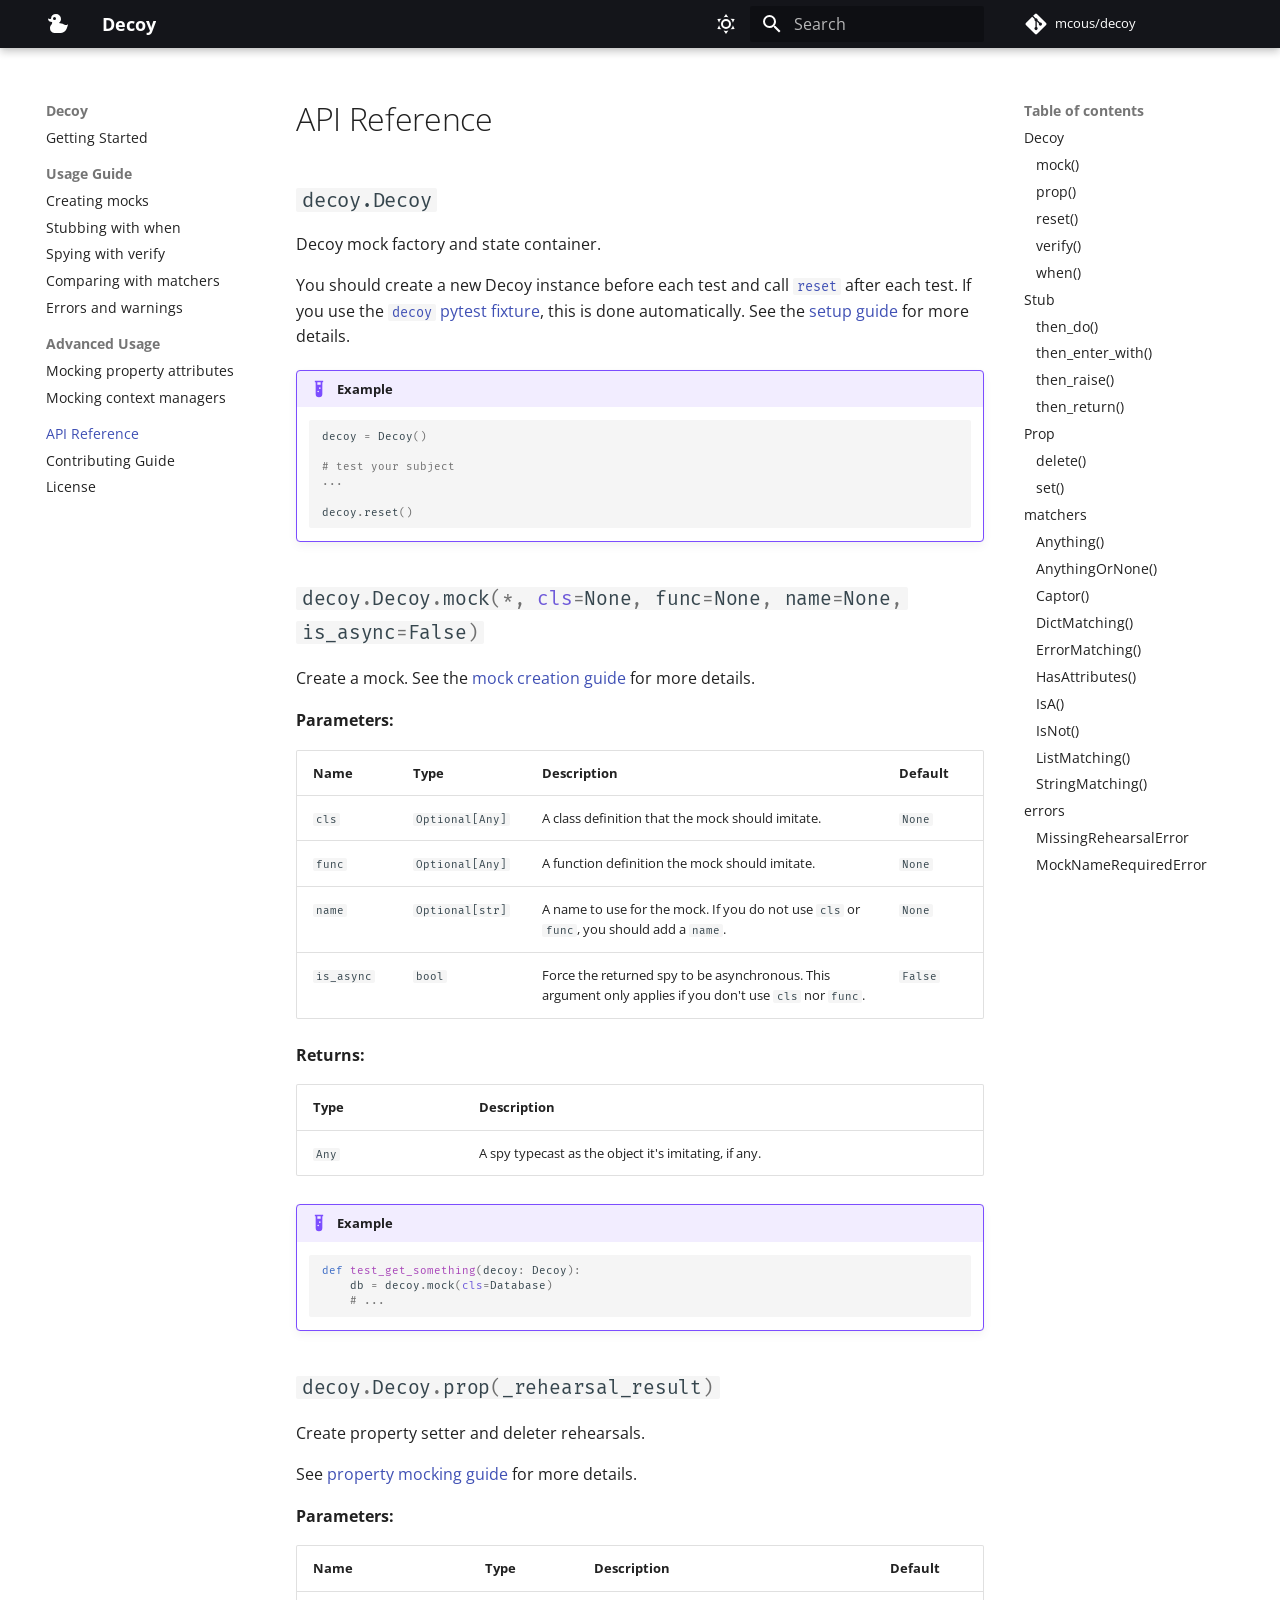
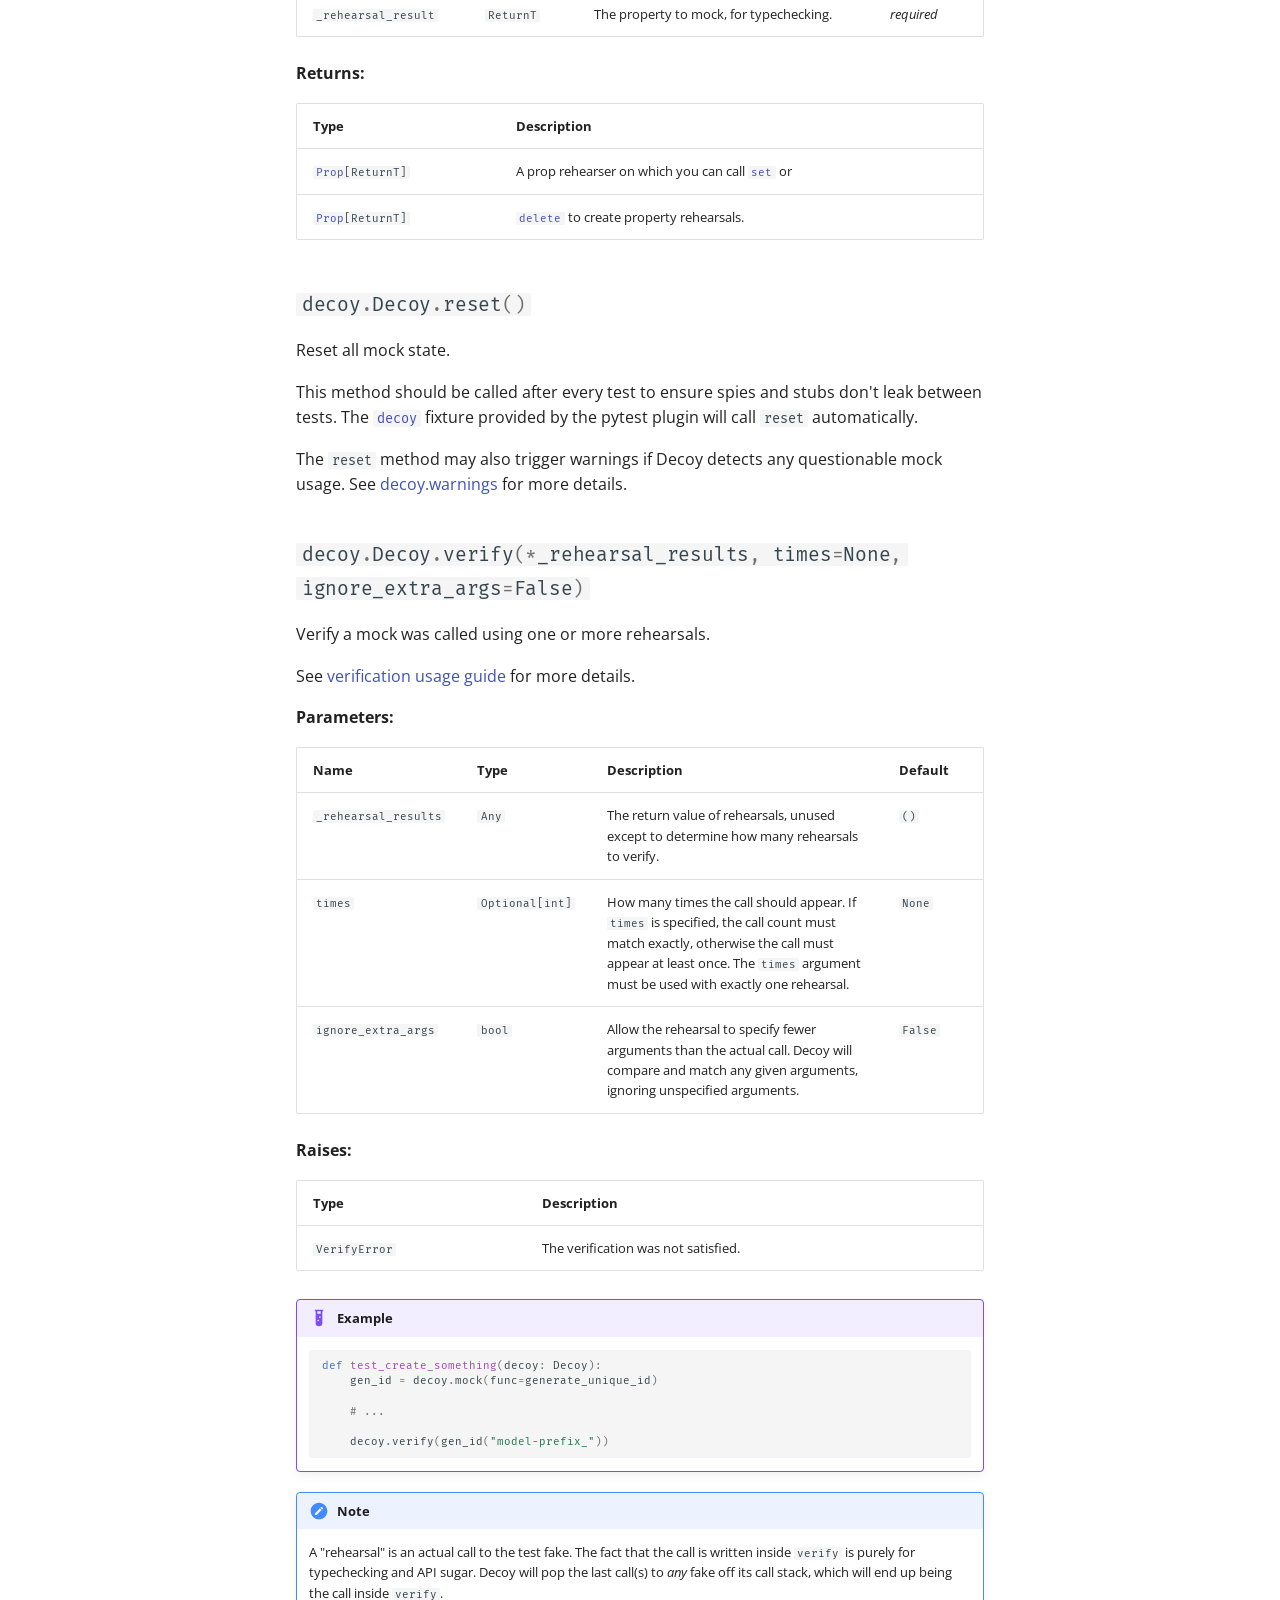
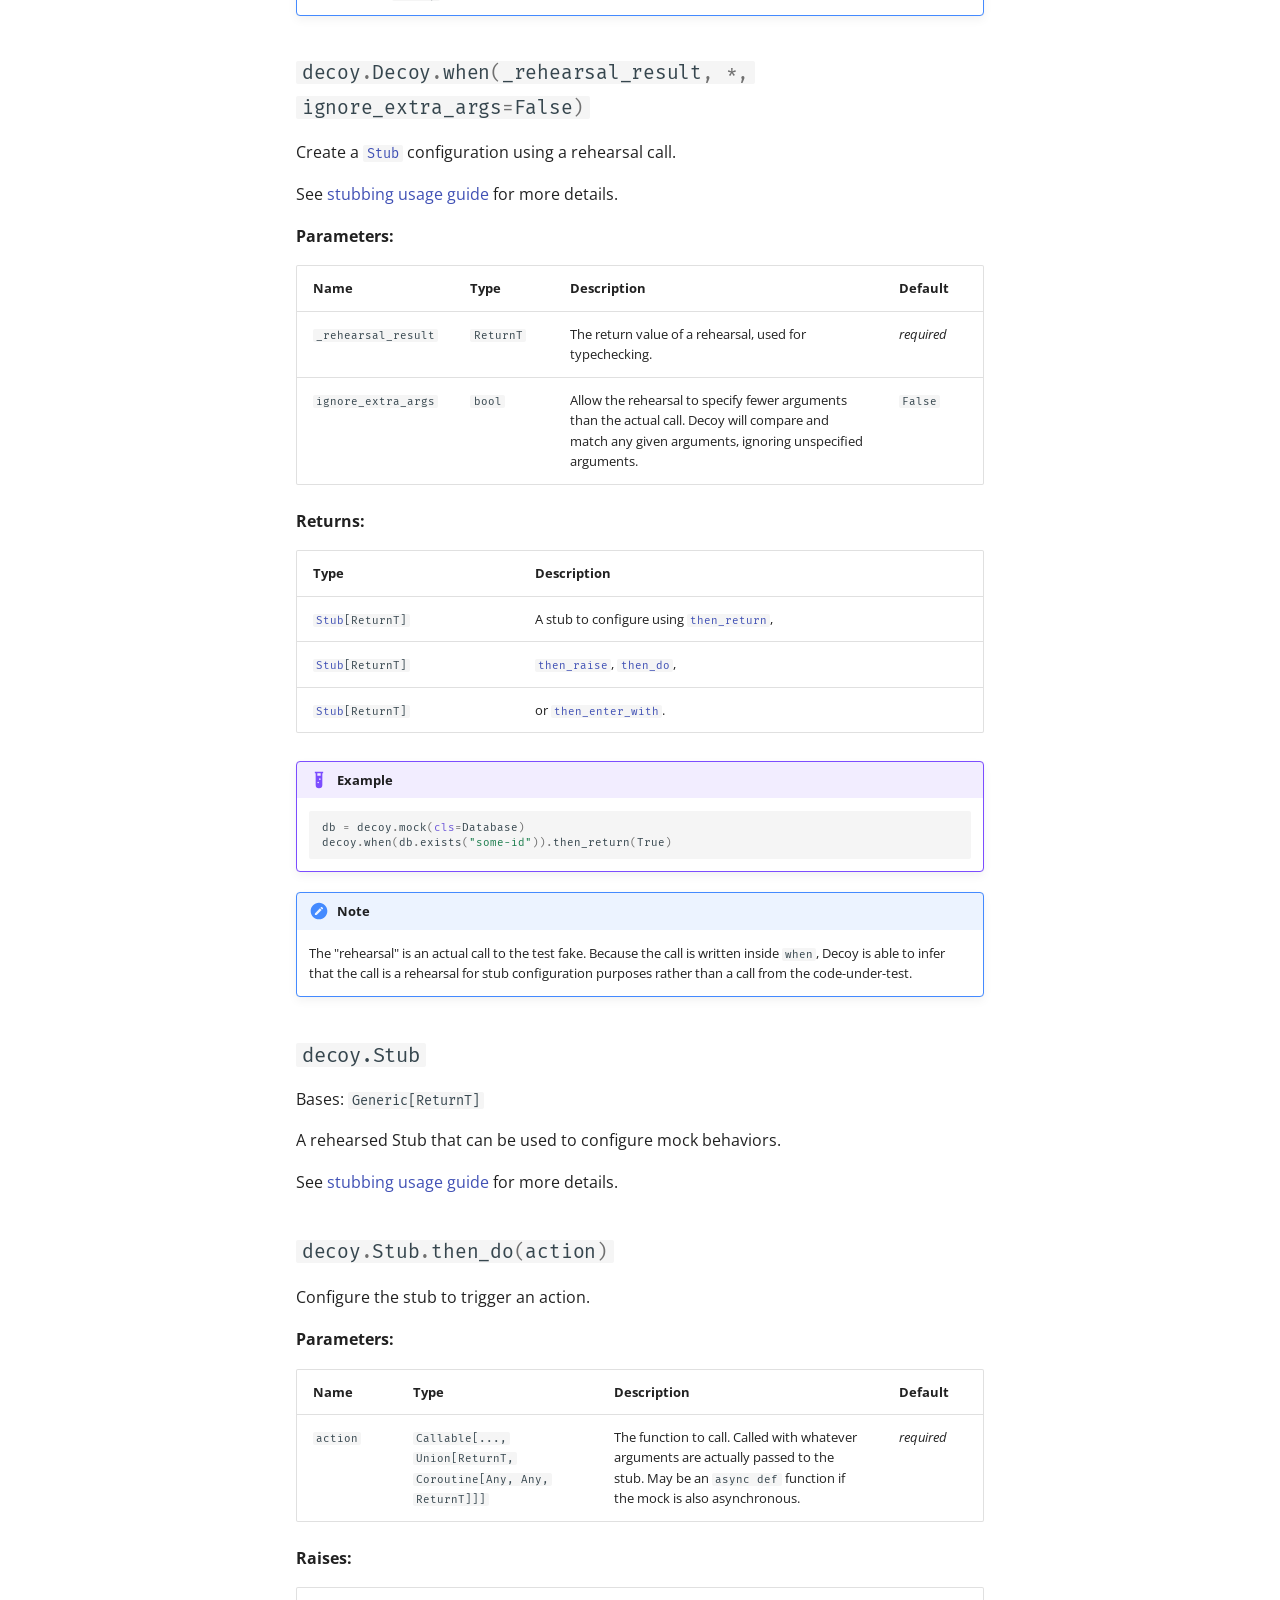
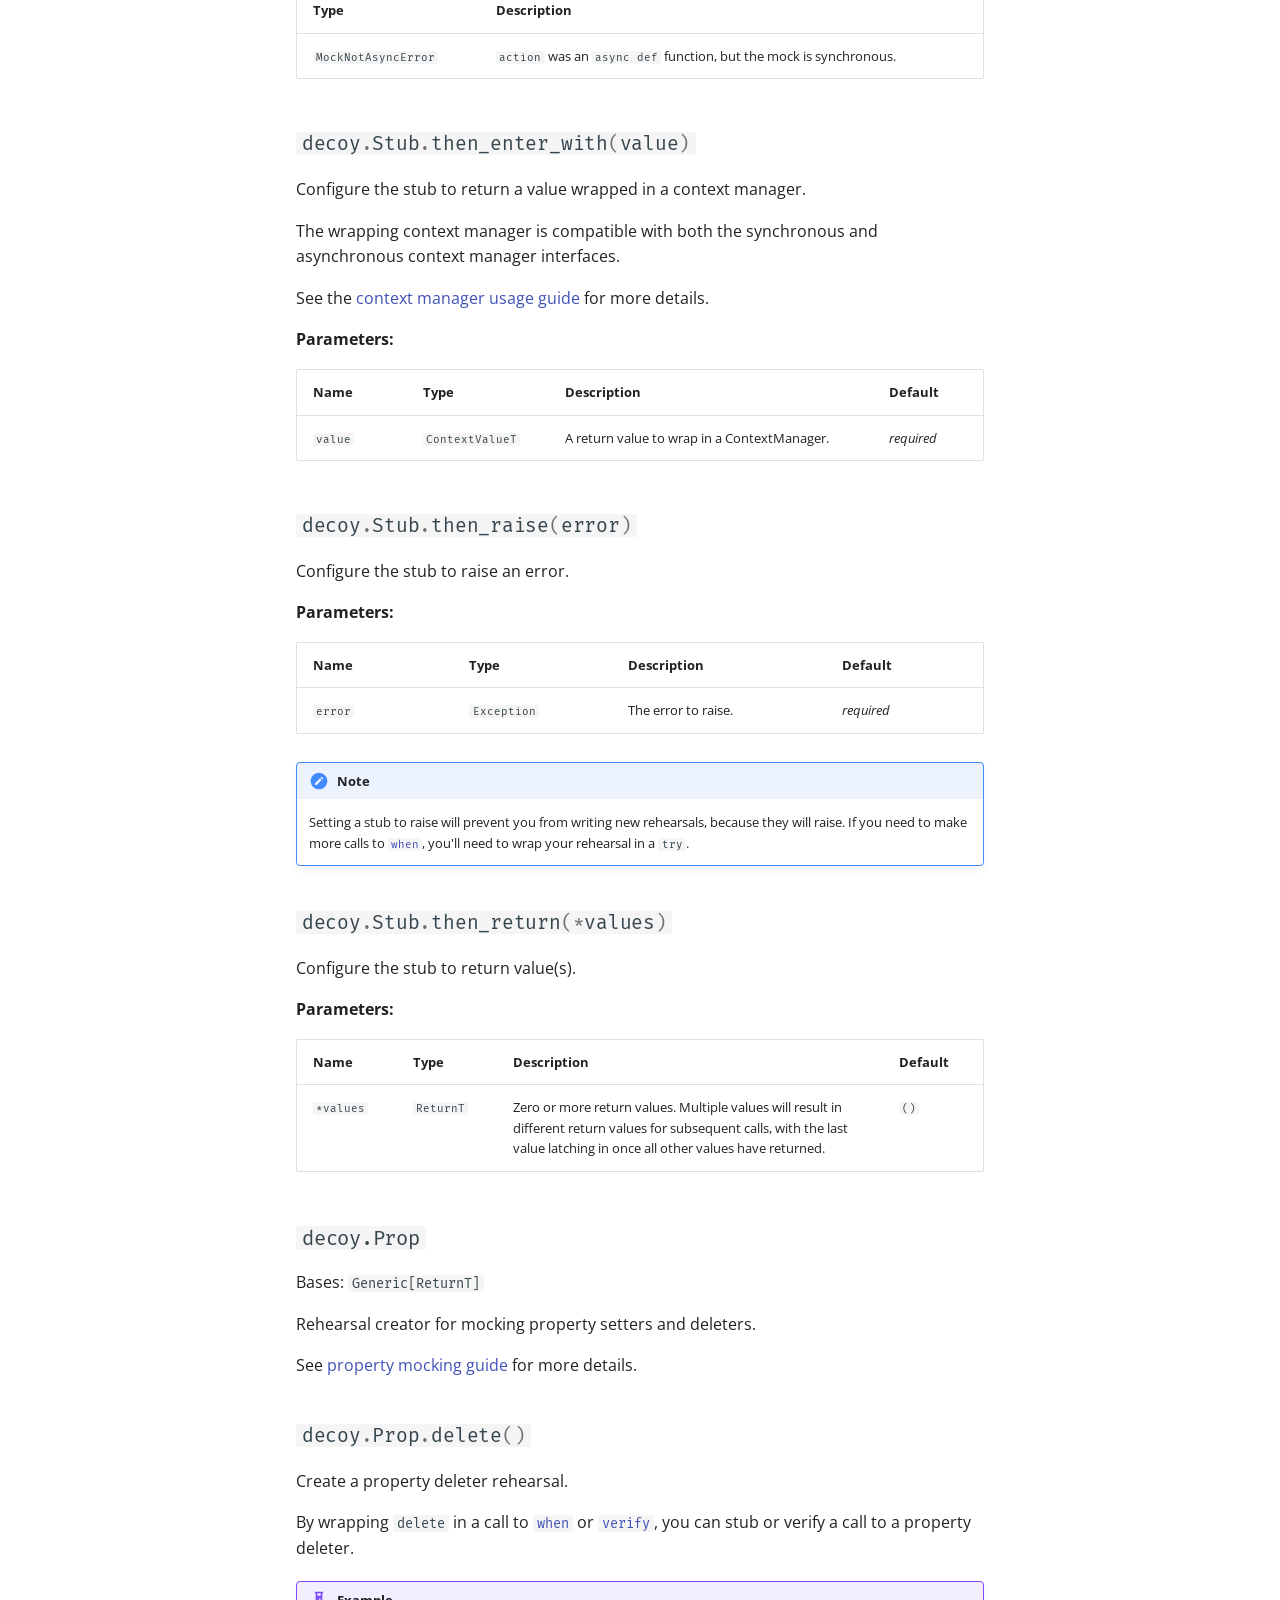
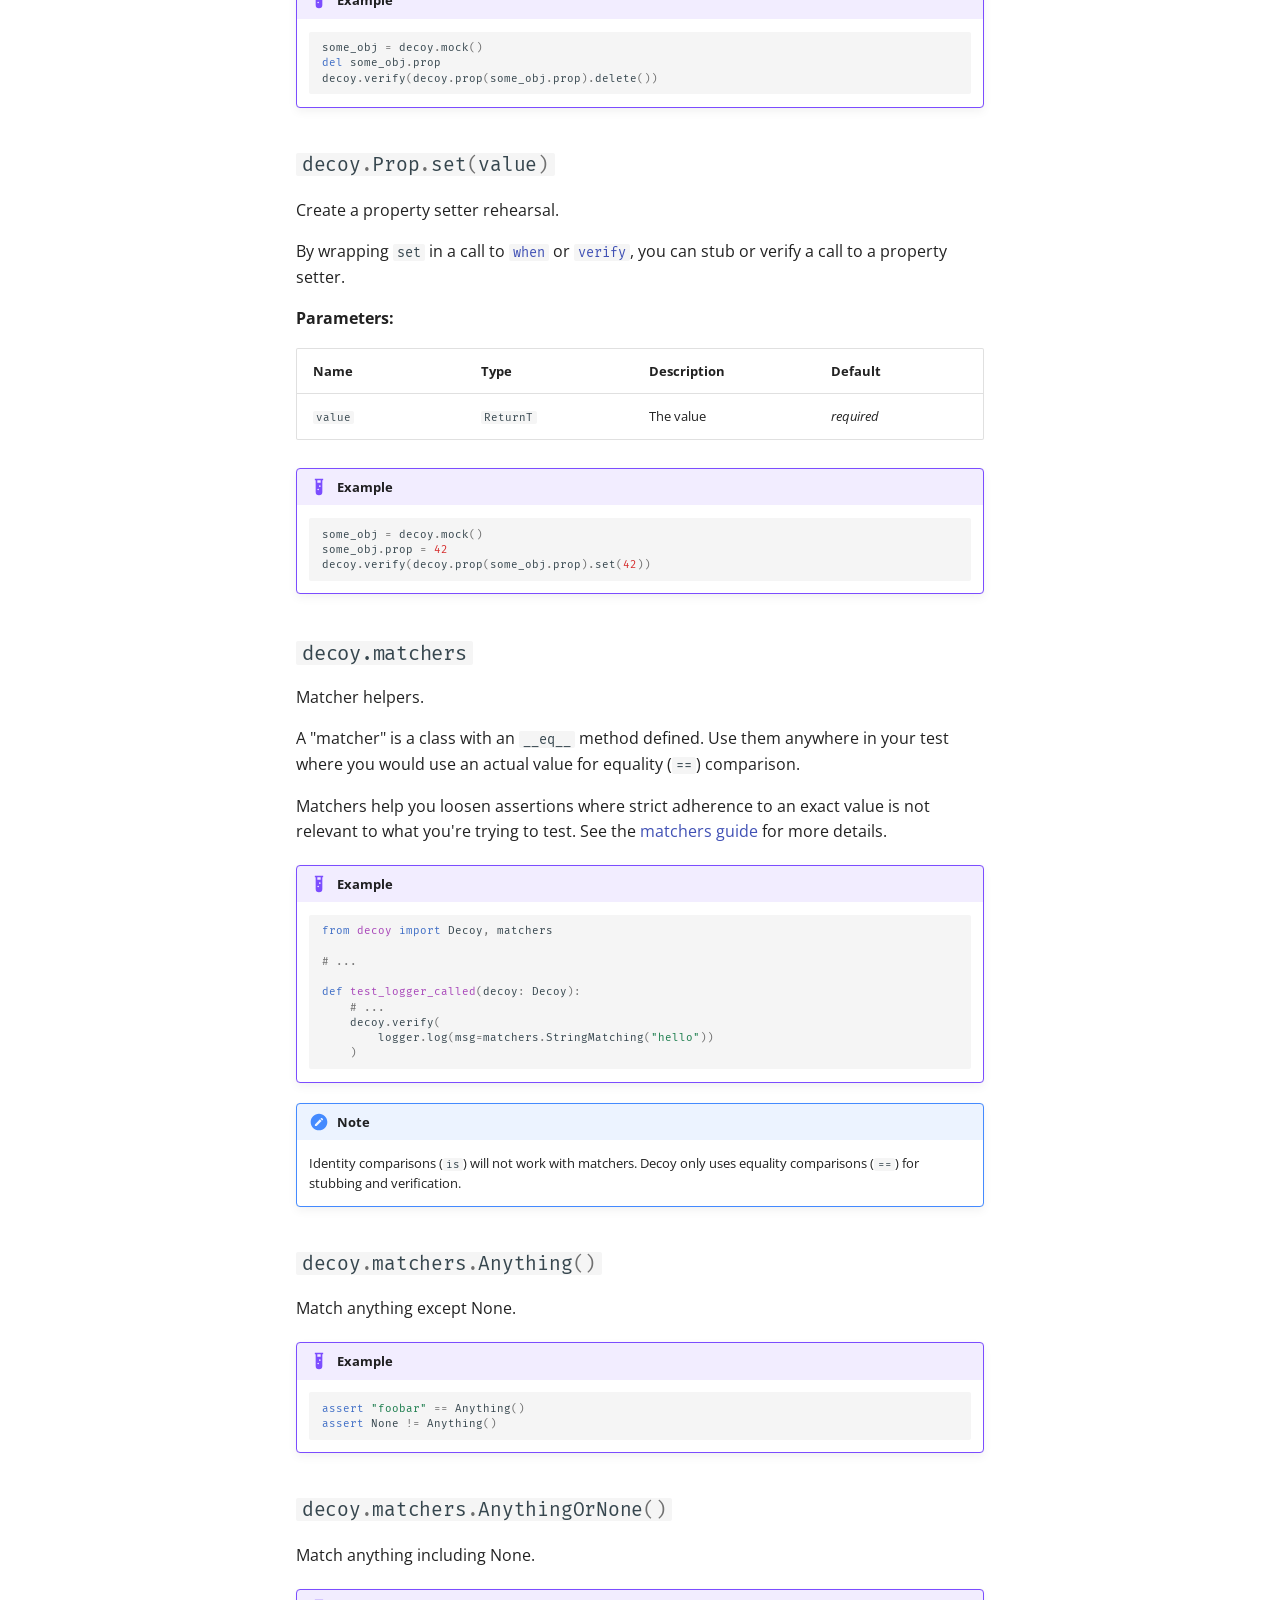
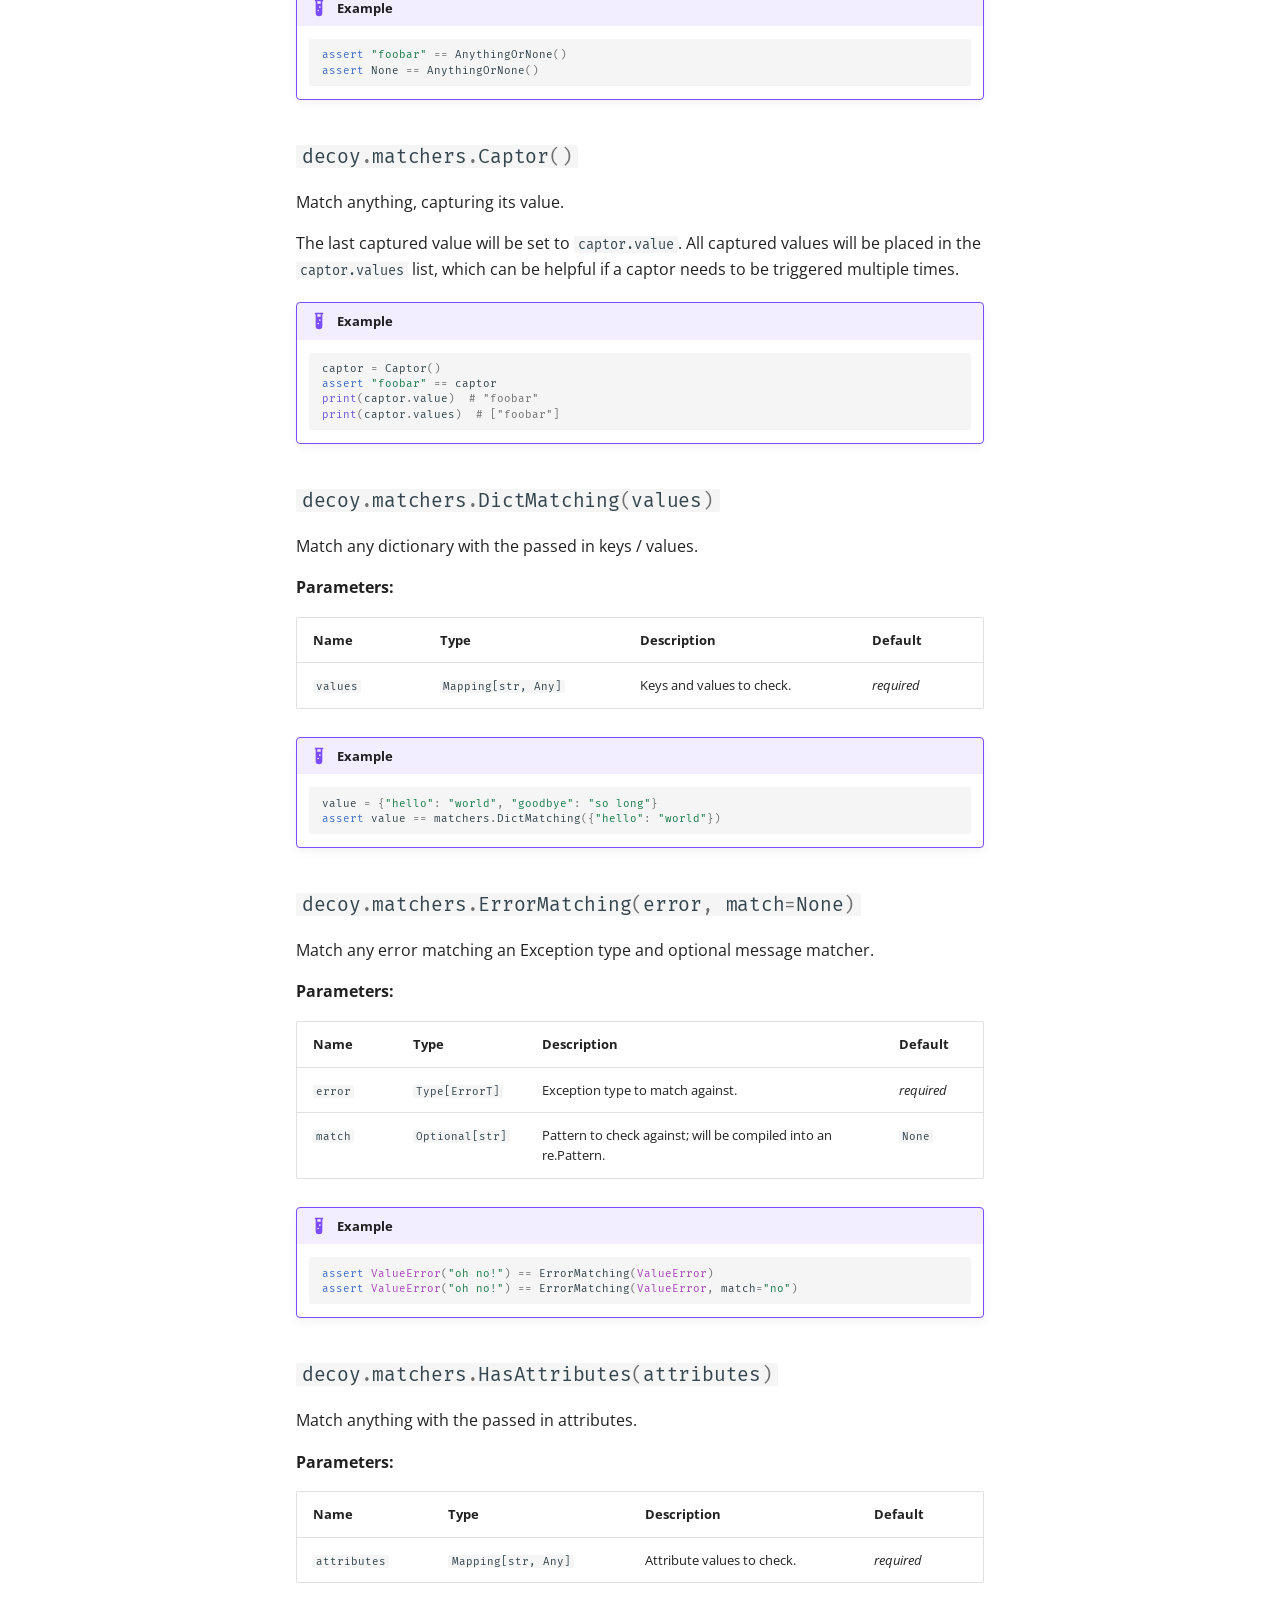
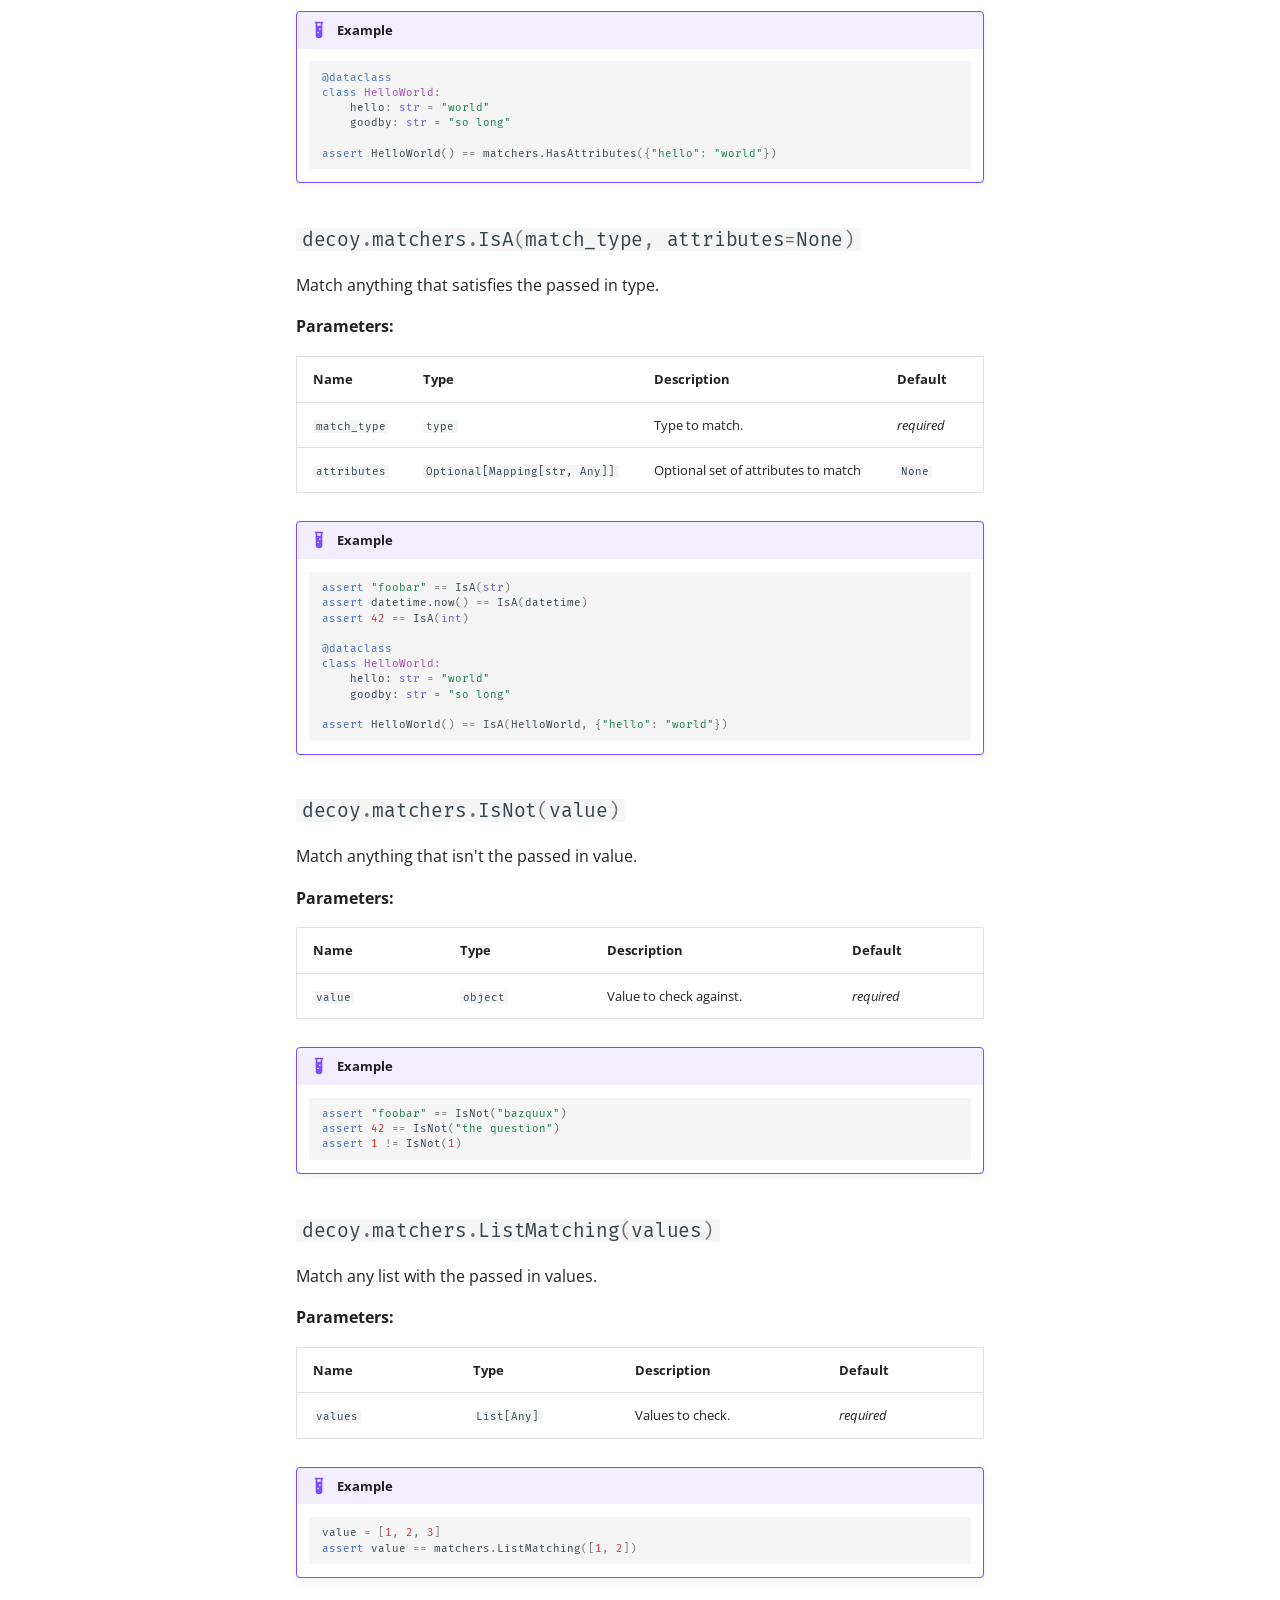
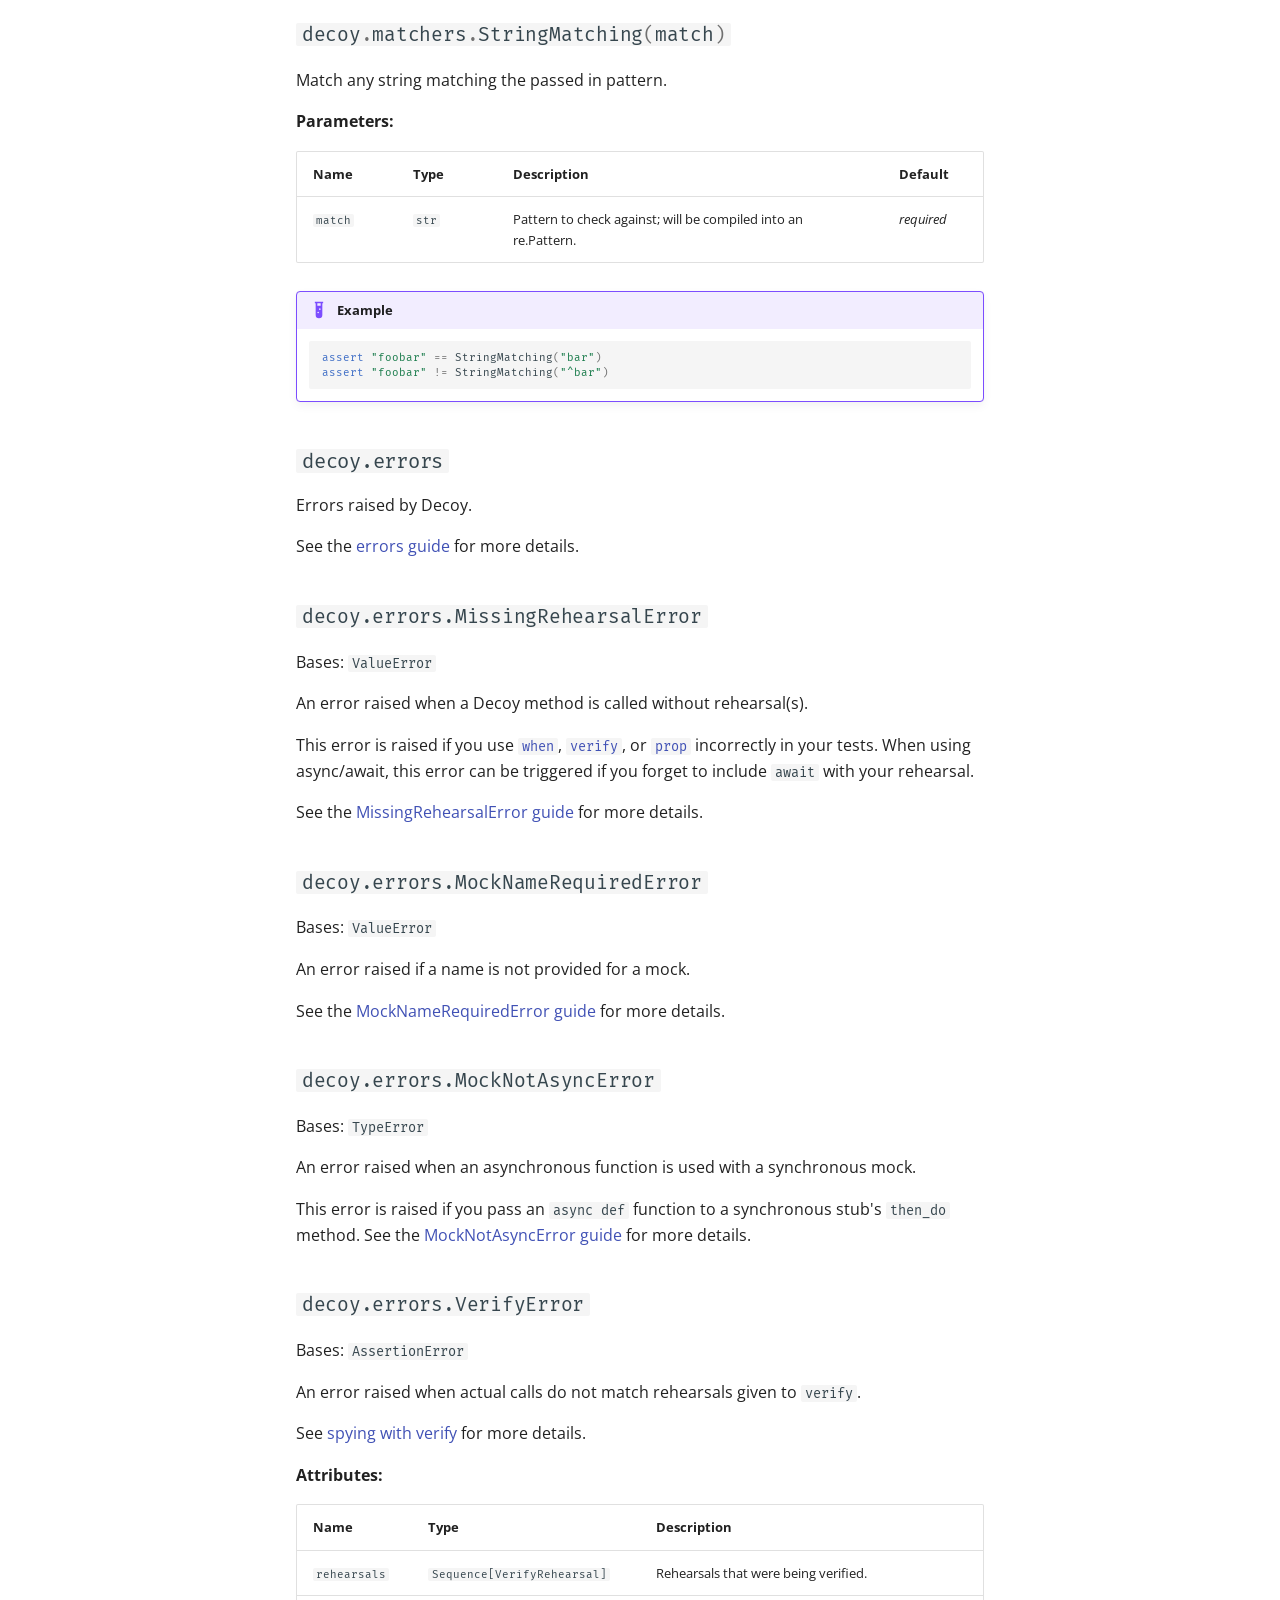
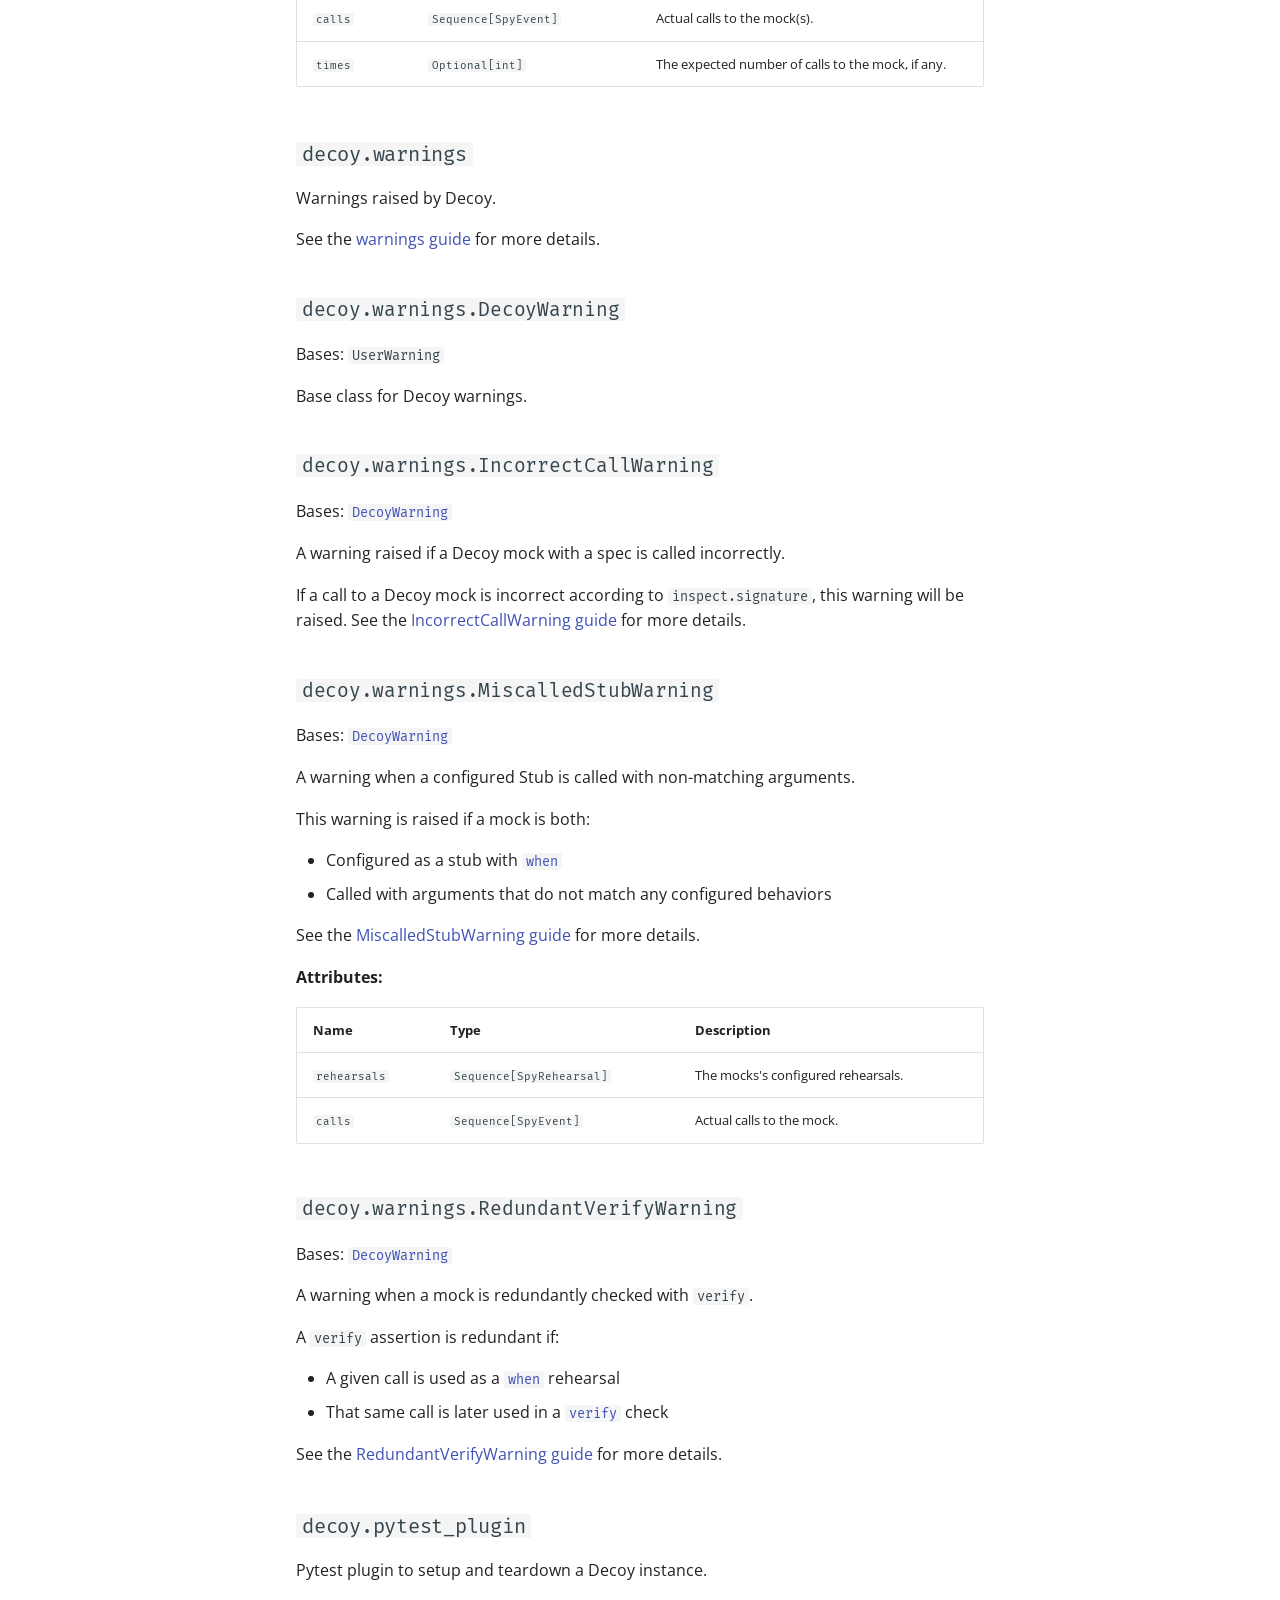
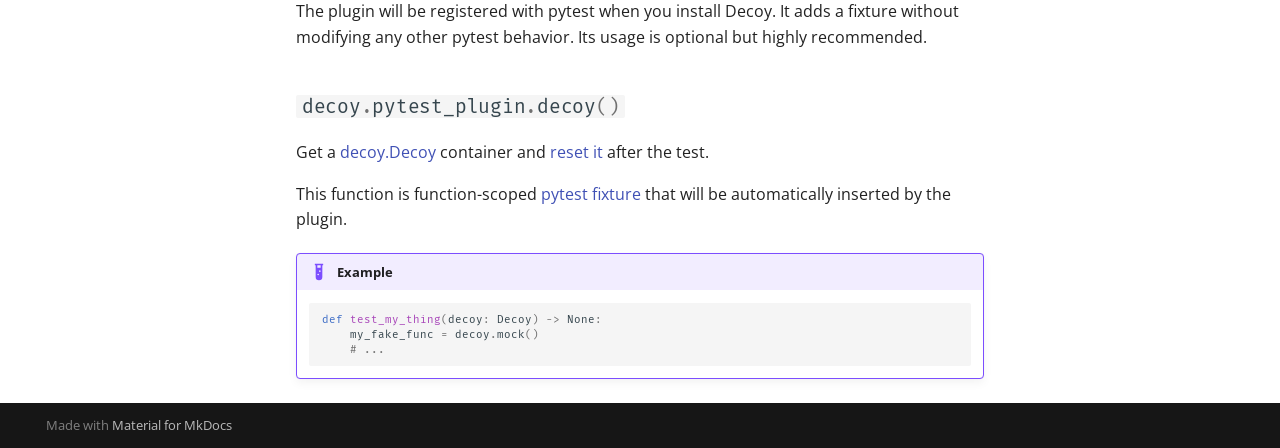
==== commit 7def0231: "Deployed d295b41 with MkDocs version: 1.5.3" ====
--- a/api/index.html
+++ b/api/index.html
@@ -688,6 +688,13 @@
 </li>
         
           <li class="md-nav__item">
+  <a href="#decoy.matchers.AnythingOrNone" class="md-nav__link">
+    AnythingOrNone()
+  </a>
+  
+</li>
+        
+          <li class="md-nav__item">
   <a href="#decoy.matchers.Captor" class="md-nav__link">
     Captor()
   </a>
@@ -725,6 +732,13 @@
           <li class="md-nav__item">
   <a href="#decoy.matchers.IsNot" class="md-nav__link">
     IsNot()
+  </a>
+  
+</li>
+        
+          <li class="md-nav__item">
+  <a href="#decoy.matchers.ListMatching" class="md-nav__link">
+    ListMatching()
   </a>
   
 </li>
@@ -807,13 +821,6 @@
           <li class="md-nav__item">
   <a href="#decoy.warnings.MiscalledStubWarning" class="md-nav__link">
     MiscalledStubWarning
-  </a>
-  
-</li>
-        
-          <li class="md-nav__item">
-  <a href="#decoy.warnings.MissingSpecAttributeWarning" class="md-nav__link">
-    MissingSpecAttributeWarning
   </a>
   
 </li>
@@ -1054,6 +1061,13 @@
 </li>
         
           <li class="md-nav__item">
+  <a href="#decoy.matchers.AnythingOrNone" class="md-nav__link">
+    AnythingOrNone()
+  </a>
+  
+</li>
+        
+          <li class="md-nav__item">
   <a href="#decoy.matchers.Captor" class="md-nav__link">
     Captor()
   </a>
@@ -1091,6 +1105,13 @@
           <li class="md-nav__item">
   <a href="#decoy.matchers.IsNot" class="md-nav__link">
     IsNot()
+  </a>
+  
+</li>
+        
+          <li class="md-nav__item">
+  <a href="#decoy.matchers.ListMatching" class="md-nav__link">
+    ListMatching()
   </a>
   
 </li>
@@ -1173,13 +1194,6 @@
           <li class="md-nav__item">
   <a href="#decoy.warnings.MiscalledStubWarning" class="md-nav__link">
     MiscalledStubWarning
-  </a>
-  
-</li>
-        
-          <li class="md-nav__item">
-  <a href="#decoy.warnings.MissingSpecAttributeWarning" class="md-nav__link">
-    MissingSpecAttributeWarning
   </a>
   
 </li>
@@ -2248,6 +2262,31 @@
 
 
 
+<h3 id="decoy.matchers.AnythingOrNone" class="doc doc-heading">
+<code class="highlight language-python"><span class="n">decoy</span><span class="o">.</span><span class="n">matchers</span><span class="o">.</span><span class="n">AnythingOrNone</span><span class="p">()</span></code>
+
+<a href="#decoy.matchers.AnythingOrNone" class="headerlink" title="Permanent link">#</a></h3>
+
+
+  <div class="doc doc-contents ">
+  
+      <p>Match anything including None.</p>
+<div class="admonition example">
+<p class="admonition-title">Example</p>
+<div class="highlight"><pre><span></span><code><span class="k">assert</span> <span class="s2">&quot;foobar&quot;</span> <span class="o">==</span> <span class="n">AnythingOrNone</span><span class="p">()</span>
+<span class="k">assert</span> <span class="kc">None</span> <span class="o">==</span> <span class="n">AnythingOrNone</span><span class="p">()</span>
+</code></pre></div>
+</div>
+
+  </div>
+
+</div>
+
+
+<div class="doc doc-object doc-function">
+
+
+
 <h3 id="decoy.matchers.Captor" class="doc doc-heading">
 <code class="highlight language-python"><span class="n">decoy</span><span class="o">.</span><span class="n">matchers</span><span class="o">.</span><span class="n">Captor</span><span class="p">()</span></code>
 
@@ -2594,15 +2633,15 @@
 
 
 
-<h3 id="decoy.matchers.StringMatching" class="doc doc-heading">
-<code class="highlight language-python"><span class="n">decoy</span><span class="o">.</span><span class="n">matchers</span><span class="o">.</span><span class="n">StringMatching</span><span class="p">(</span><span class="n">match</span><span class="p">)</span></code>
-
-<a href="#decoy.matchers.StringMatching" class="headerlink" title="Permanent link">#</a></h3>
+<h3 id="decoy.matchers.ListMatching" class="doc doc-heading">
+<code class="highlight language-python"><span class="n">decoy</span><span class="o">.</span><span class="n">matchers</span><span class="o">.</span><span class="n">ListMatching</span><span class="p">(</span><span class="n">values</span><span class="p">)</span></code>
+
+<a href="#decoy.matchers.ListMatching" class="headerlink" title="Permanent link">#</a></h3>
 
 
   <div class="doc doc-contents ">
   
-      <p>Match any string matching the passed in pattern.</p>
+      <p>Match any list with the passed in values.</p>
 
 
 
@@ -2618,6 +2657,61 @@
     </thead>
     <tbody>
         <tr>
+          <td><code>values</code></td>
+          <td>
+                <code><span title="typing.List">List</span>[<span title="typing.Any">Any</span>]</code>
+          </td>
+          <td>
+            <div class="doc-md-description">
+              <p>Values to check.</p>
+            </div>
+          </td>
+          <td>
+              <em>required</em>
+          </td>
+        </tr>
+    </tbody>
+  </table>
+      <div class="admonition example">
+<p class="admonition-title">Example</p>
+<div class="highlight"><pre><span></span><code><span class="n">value</span> <span class="o">=</span> <span class="p">[</span><span class="mi">1</span><span class="p">,</span> <span class="mi">2</span><span class="p">,</span> <span class="mi">3</span><span class="p">]</span>
+<span class="k">assert</span> <span class="n">value</span> <span class="o">==</span> <span class="n">matchers</span><span class="o">.</span><span class="n">ListMatching</span><span class="p">([</span><span class="mi">1</span><span class="p">,</span> <span class="mi">2</span><span class="p">])</span>
+</code></pre></div>
+</div>
+
+  </div>
+
+</div>
+
+
+<div class="doc doc-object doc-function">
+
+
+
+<h3 id="decoy.matchers.StringMatching" class="doc doc-heading">
+<code class="highlight language-python"><span class="n">decoy</span><span class="o">.</span><span class="n">matchers</span><span class="o">.</span><span class="n">StringMatching</span><span class="p">(</span><span class="n">match</span><span class="p">)</span></code>
+
+<a href="#decoy.matchers.StringMatching" class="headerlink" title="Permanent link">#</a></h3>
+
+
+  <div class="doc doc-contents ">
+  
+      <p>Match any string matching the passed in pattern.</p>
+
+
+
+  <p><strong>Parameters:</strong></p>
+  <table>
+    <thead>
+      <tr>
+        <th>Name</th>
+        <th>Type</th>
+        <th>Description</th>
+        <th>Default</th>
+      </tr>
+    </thead>
+    <tbody>
+        <tr>
           <td><code>match</code></td>
           <td>
                 <code>str</code>
@@ -3046,31 +3140,6 @@
 
 
 
-<h3 id="decoy.warnings.MissingSpecAttributeWarning" class="doc doc-heading">
-          <code>decoy.warnings.MissingSpecAttributeWarning</code>
-
-
-<a href="#decoy.warnings.MissingSpecAttributeWarning" class="headerlink" title="Permanent link">#</a></h3>
-
-
-  <div class="doc doc-contents ">
-          <p class="doc doc-class-bases">
-            Bases: <code><a class="autorefs autorefs-internal" title="decoy.warnings.DecoyWarning" href="#decoy.warnings.DecoyWarning">DecoyWarning</a></code></p>
-
-  
-      <p>A warning raised if a Decoy mock with a spec is used with a missing attribute.</p>
-<p>This will become an error in the next major version of Decoy.
-See the <a href="../usage/errors-and-warnings/#missingspecattributewarning">MissingSpecAttributeWarning guide</a> for more details.</p>
-
-
-  </div>
-
-</div>
-
-<div class="doc doc-object doc-class">
-
-
-
 <h3 id="decoy.warnings.RedundantVerifyWarning" class="doc doc-heading">
           <code>decoy.warnings.RedundantVerifyWarning</code>
 
